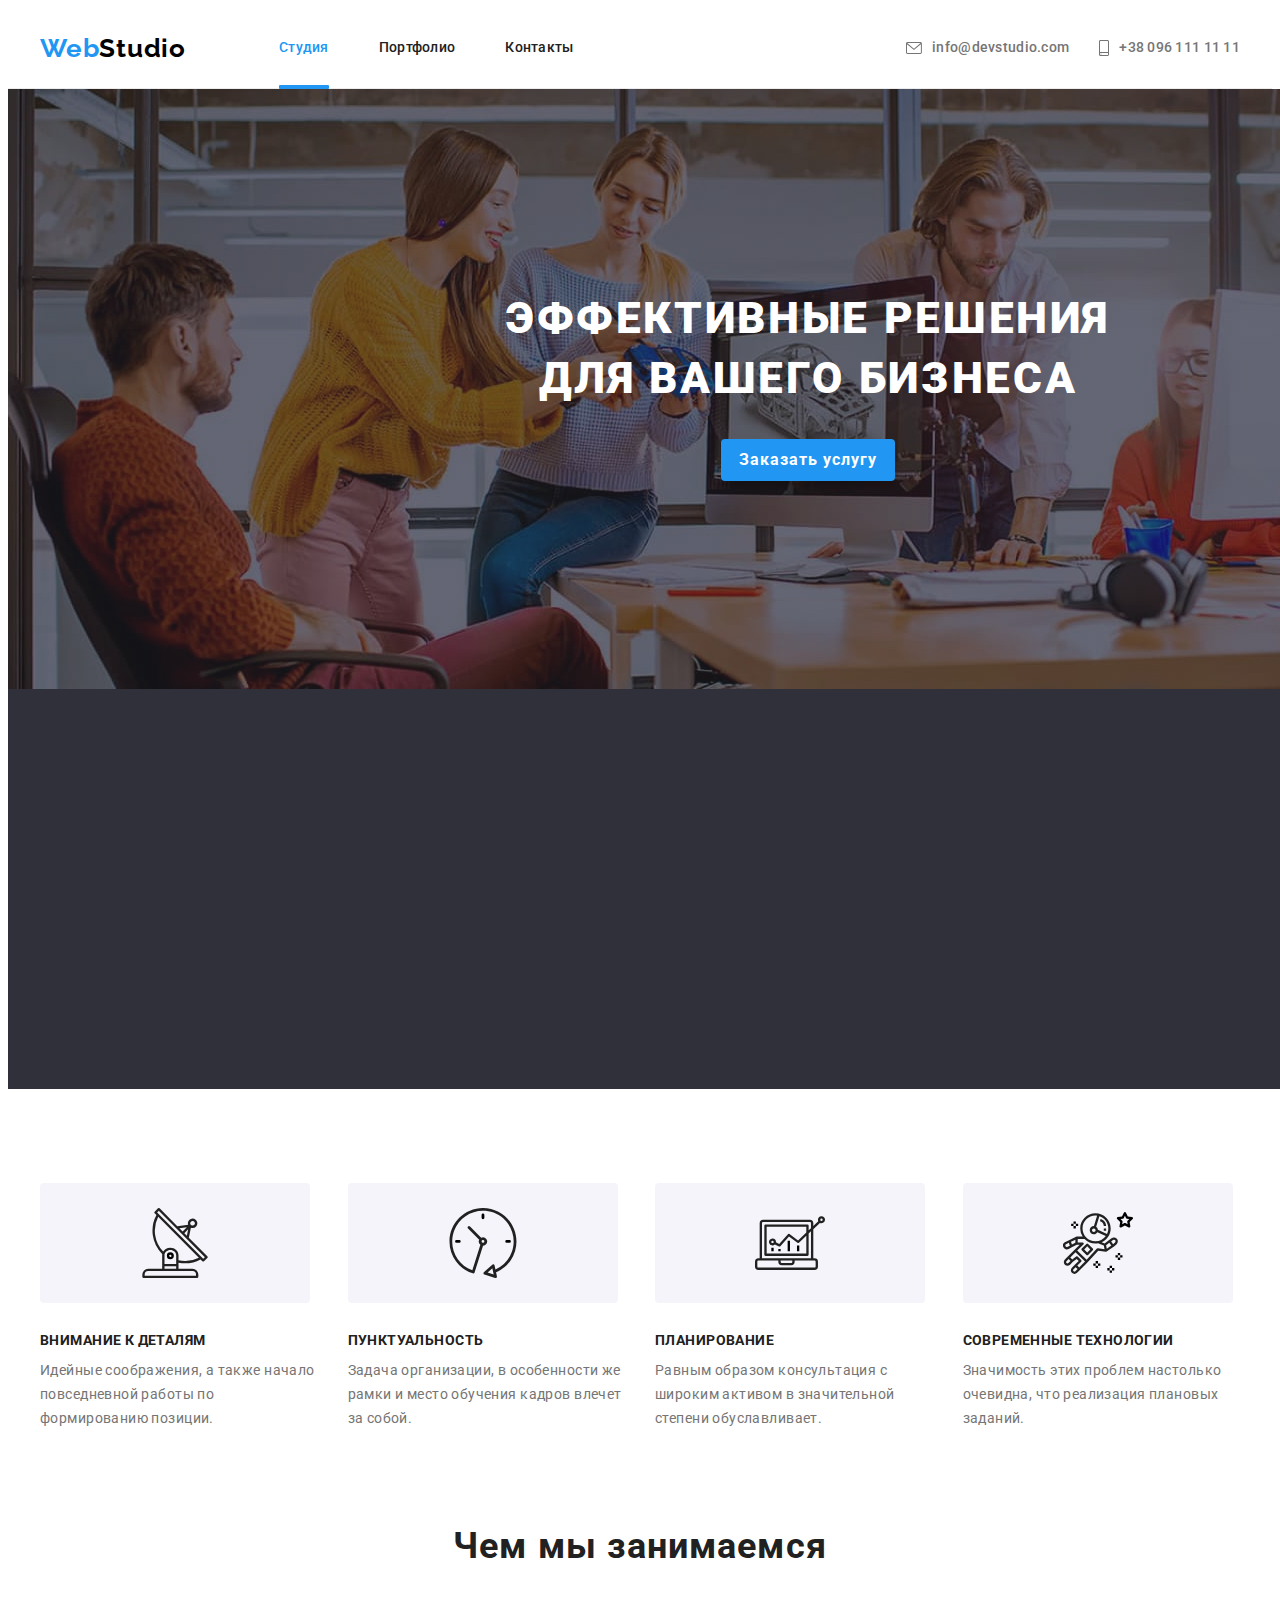
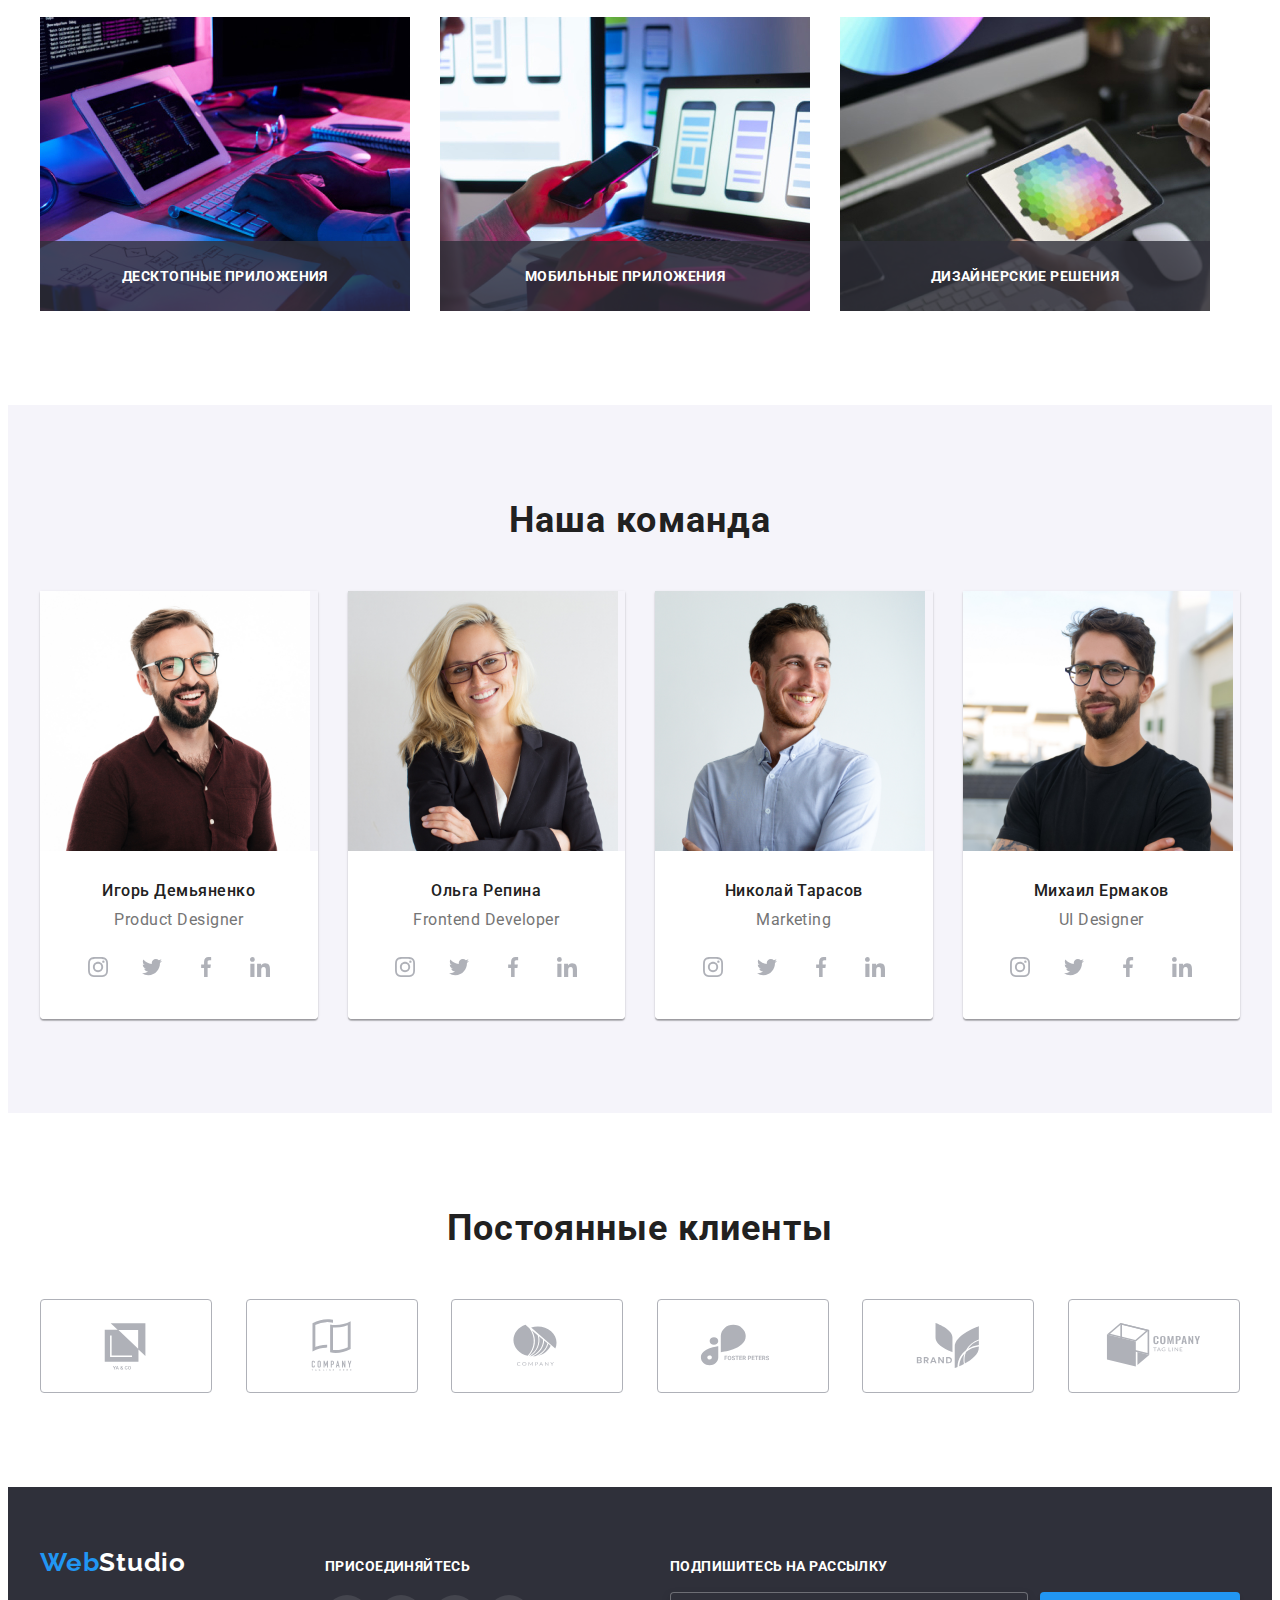
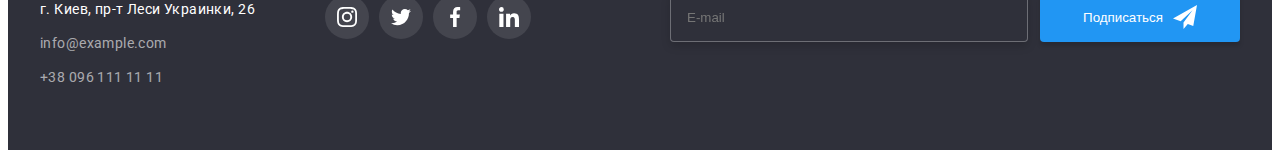
==== index.html @ dff4d3f0 "+" ====
<!DOCTYPE html>
<html lang="ru">

<head>
    <meta charset="UTF-8">
    <meta http-equiv="X-UA-Compatible" content="IE=edge">
    <meta name="viewport" content="width=device-width, initial-scale=1.0">
    <title>Webstudio</title>
    <link
        href="https://fonts.googleapis.com/css2?family=Raleway:wght@700&family=Roboto:wght@400;500;700;900&display=swap"
        rel="stylesheet">
    <link rel="stylesheet" href="https://cdnjs.cloudflare.com/ajax/libs/modern-normalize/1.1.0/modern-normalize.min.css"
        integrity="sha512-wpPYUAdjBVSE4KJnH1VR1HeZfpl1ub8YT/NKx4PuQ5NmX2tKuGu6U/JRp5y+Y8XG2tV+wKQpNHVUX03MfMFn9Q=="
        crossorigin="anonymous" referrerpolicy="no-referrer" />
    <link rel="stylesheet" href="./css/main.min.css">
</head>

<body>
    <!-- ========= Header ========= -->
    <header class="header">
        <div class="header-container container">
            <a class="logo  link" href="./index.html"><span class="logo-site">Web</span>Studio</a>
            <nav class="navigation">
                <ul class="nav-list list">
                    <li class="nav-list-item"> <a class="nav-list-link link current" href="./index.html">Студия</a>
                    </li>
                    <li class="nav-list-item"> <a class="nav-list-link link" href="./portfolio.html">Портфолио</a></li>
                    <li class="nav-list-item"> <a class="nav-list-link link" href="">Контакты</a></li>
                </ul>
            </nav>
            <ul class="main-conacts list">
                <li class="contact-mail">

                    <a class="contact-link link" href="mailto:info@devstudio.com">
                        <svg class="header-icon" width="16" height="12">

                            <use class="icon" href="./icons/sprite.svg#email"></use>
                        </svg>
                        info@devstudio.com</a>
                </li>
                <li class="contact-number">


                    <a class="contact-link link" href="tel:+380961111111">
                        <svg class="header-icon" width="10" height="16">

                            <use href="./icons/sprite.svg#phone"></use>
                        </svg>+38 096 111 11 11</a>
                </li>

            </ul>
        </div>
    </header>
    <main>

        <!-- ========= Hero ========= -->

        <section class="hero hero-bg">
            <div class="container hero-container" >
                <h1 class="hero-title">Эффективные решения <br>для вашего бизнеса</h1>
                <button class="hero-btn" type="button" data-modal-open>Заказать услугу</button>
            </div>
            <div class="backdrop is-hidden" data-modal>
                <div class="modal">
                    <svg class="close" width="30" height="30" data-modal-close>
                        <use href="./icons/sprite.svg#close"></use>
                    </svg>


        <!-- ========= FORM ========= -->



                    <form class="form-section">

                        <p class="form-title">Оставьте свои данные, мы вам перезвоним</p>
                <div class="form-wrapper">
                        <label class="form-label">
                            Имя
                            
                            <span class="contact-form-input">
                                <input name="user_name" type="text" class="form-window" required>
                                <svg class="form-user-icon" width="18" height="18">
                                    <use href="./icons/sprite.svg#user-person" ></use>
                                </svg>
                            </span>
                        </label>
                </div>

                        <label class="form-label">
                            Телефон
                            <span class="contact-form-input">
                                <input name="user_phone" type="tel" class="form-window" required>
                                <svg class="form-user-icon" width="18" height="18">
                                    <use href="./icons/sprite.svg#user-phone" ></use>
                                </svg>
                            </span>
                        </label>


                        <label class="form-label">
                            Почта
                            <span class="contact-form-input">
                                <input name="user_mail" type="mail" class="form-window" required>
                                <svg class="form-user-icon" width="18" height="18">
                                    <use href="./icons/sprite.svg#user-mail" ></use>
                                </svg>
                            </span>
                        </label>


                        <label class="form-label">
                           Комментарий
                            <textarea name="user-massage" class="form-massage" placeholder="Введите текст"></textarea>
                        </label>

                        <div class="contact-form-box">
                            
                        
                            <input class="icon-check visually-hidden" name="accept-policy" type="checkbox" id="check" required>
                        <label for="check" class="policy-label" > Соглашаюсь с рассылкой и принимаю&nbsp;<a href="" class="check-link">Условия договора</a></label>
                    
                    </div>
                        
                        <button type="submit" class="form-btn">Отправить</button>

                    </form>



                </div>
            </div>
        </section>


        <!-- ========= Qualities ========= -->


        <section class="section qualities ">
            <div class="container">


                <ul class="caption-list list">


                    <h2 class="visually-hidden">Наши Обезательности</h2>
                    <li class="caption-list-item">
                        <div class="icon-section">
                            <svg class="under-icon" width="70" height="70">
                                <use href="./icons/sprite.svg#antenna"></use>
                            </svg>
                        </div>
                        <h3 class="caption-subtitle">Внимание к деталям</h3>
                        <p class="caption-text">Идейные соображения, а также начало повседневной работы по формированию
                            позиции.</p>
                    </li>

                    <li class="caption-list-item">
                        <div class="icon-section"><svg class="under-icon" width="70" height="70">
                                <use href="./icons/sprite.svg#clock"></use>
                            </svg>
                        </div>

                        <h3 class="caption-subtitle">Пунктуальность</h3>
                        <p class="caption-text">Задача организации, в особенности же рамки и место обучения кадров
                            влечет за собой.</p>
                    </li>

                    <li class="caption-list-item">
                        <div class="icon-section"><svg class="under-icon" width="70" height="70">
                                <use href="./icons/sprite.svg#diagram"></use>
                            </svg>
                        </div>

                        <h3 class="caption-subtitle">Планирование</h3>
                        <p class="caption-text">Равным образом консультация с широким активом в значительной степени
                            обуславливает.</p>
                    </li>

                    <li class="caption-list-item">
                        <div class="icon-section"><svg class="under-icon" width="70" height="70">
                                <use href="./icons/sprite.svg#astronaut"></use>
                            </svg>
                        </div>
                        <h3 class="caption-subtitle">Современные технологии</h3>
                        <p class="caption-text">Значимость этих проблем настолько очевидна, что реализация плановых
                            заданий.</p>
                    </li>

                </ul>
            </div>

        </section>

        <!-- ========= Obligation ========= -->

        <section class="obligation-section section">

            <div class="container">
                <h2 class="obligation">Чем мы занимаемся</h2>

                <ul class="obligation-list list">
                    <li class="obligation-list-item">
                        <img src="./img/studio-1.jpg" class="obligation-photo" alt="печатает код" width="370">
                        <h2 class="main-overlay-text overlay-bg">
                            Десктопные приложения
                        </h2>
                    </li>
                        <li class="obligation-list-item">
                             <img src="./img/studio-2.jpg" class="obligation-photo" alt="печатает код" width="370">
                            
                            <h2 class="main-overlay-text overlay-bg">
                                Мобильные приложения
                            </h2>
                        </li>
                        <li class="obligation-list-item">
                            <img src="./img/studio-3.jpg" class="obligation-photo" alt="печатает код" width="370">
                            
                            <h2 class="main-overlay-text overlay-bg">
                                Дизайнерские решения
                            </h2>
                        </li>
                         
                </ul>
            </div>
        </section>

        <!-- ========= Our Team ========= -->

        <section class="section team-section">
            <div class="container">
                <h2 class="subtitle ">Наша команда</h2>
                <ul class="subtitle-list list">
                    <li class="subtitle-list-item"><img src="./img/crew-1.jpg" alt="дизайнер" class="subtitle-photo"
                            width="270">
                        <div class="container-title">
                            <h3 class="subtitle-text">Игорь Демьяненко</h3>

                            <p class="subtitle-test-desk" lang="en">Product Designer</p>
                            <ul class="team-list list">
                                <li class="team-list-item">
                                    <a class="icon-link" href="_">
                                        <svg class="social-icon" width="20" height="20">
                                            <use href="./icons/sprite.svg#instagram"></use>
                                        </svg>
                                    </a>
                                </li>

                                <li class="team-list-item">
                                    <a class="icon-link" href="_">
                                        <svg class="social-icon" width="20" height="20">
                                            <use href="./icons/sprite.svg#twitter"></use>
                                        </svg>
                                    </a>
                                </li>
                                <li class="team-list-item">
                                    <a class="icon-link" href="_">
                                        <svg class="social-icon" width="20" height="20">
                                            <use href="./icons/sprite.svg#facebook"></use>
                                        </svg>
                                    </a>
                                </li>
                                <li class="team-list-item">
                                    <a class="icon-link" href="_">
                                        <svg class="social-icon" width="20" height="20">
                                            <use href="./icons/sprite.svg#linkedin"></use>
                                        </svg>
                                    </a>
                                </li>
                            </ul>
                        </div>
                    </li>

                    <li class="subtitle-list-item"><img src="./img/crew-2.jpg" alt="фронтенд" class="subtitle-photo"
                            width="270">
                        <div class="container-title">
                            <h3 class="subtitle-text">Ольга Репина</h3>
                            <p class="subtitle-test-desk" lang="en">Frontend Developer</p>
                            <ul class="team-list list">
                                <li class="team-list-item">
                                    <a class="icon-link" href="_">
                                        <svg class="social-icon" width="20" height="20">
                                            <use href="./icons/sprite.svg#instagram"></use>
                                        </svg>
                                    </a>
                                </li>

                                <li class="team-list-item">
                                    <a class="icon-link" href="_">
                                        <svg class="social-icon" width="20" height="20">
                                            <use href="./icons/sprite.svg#twitter"></use>
                                        </svg>
                                    </a>
                                </li>
                                <li class="team-list-item">
                                    <a class="icon-link" href="_">
                                        <svg class="social-icon" width="20" height="20">
                                            <use href="./icons/sprite.svg#facebook"></use>
                                        </svg>
                                    </a>
                                </li>
                                <li class="team-list-item">
                                    <a class="icon-link" href="_">
                                        <svg class="social-icon" width="20" height="20">
                                            <use href="./icons/sprite.svg#linkedin"></use>
                                        </svg>
                                    </a>
                                </li>
                            </ul>
                        </div>
                    </li>
                    <li class="subtitle-list-item"><img src="./img/crew-3.jpg" alt="маркетинг" class="subtitle-photo"
                            width="270">
                        <div class="container-title">
                            <h3 class="subtitle-text">Николай Тарасов</h3>
                            <p class="subtitle-test-desk" lang="en">Marketing</p>
                            <ul class="team-list list">
                                <li class="team-list-item">
                                    <a class="icon-link" href="_">
                                        <svg class="social-icon" width="20" height="20">
                                            <use href="./icons/sprite.svg#instagram"></use>
                                        </svg>
                                    </a>
                                </li>

                                <li class="team-list-item">
                                    <a class="icon-link" href="_">
                                        <svg class="social-icon" width="20" height="20">
                                            <use href="./icons/sprite.svg#twitter"></use>
                                        </svg>
                                    </a>
                                </li>
                                <li class="team-list-item">
                                    <a class="icon-link" href="_">
                                        <svg class="social-icon" width="20" height="20">
                                            <use href="./icons/sprite.svg#facebook"></use>
                                        </svg>
                                    </a>
                                </li>
                                <li class="team-list-item">
                                    <a class="icon-link" href="_">
                                        <svg class="social-icon" width="20" height="20">
                                            <use href="./icons/sprite.svg#linkedin"></use>
                                        </svg>
                                    </a>
                                </li>
                            </ul>
                            <div>
                    </li>
                    </li>
                    <li class="subtitle-list-item"><img src="./img/crew-4.jpg" alt="дизайнер интерфейса"
                            class="subtitle-photo" width="270">
                        <div class="container-title">
                            <h3 class="subtitle-text">Михаил Ермаков</h3>
                            <p class="subtitle-test-desk" lang="en">UI Designer</p>
                            <ul class="team-list list">
                                <li class="team-list-item">
                                    <a class="icon-link" href="_">
                                        <svg class="social-icon" width="20" height="20">
                                            <use href="./icons/sprite.svg#instagram"></use>
                                        </svg>
                                    </a>
                                </li>

                                <li class="team-list-item">
                                    <a class="icon-link" href="_">
                                        <svg class="social-icon" width="20" height="20">
                                            <use href="./icons/sprite.svg#twitter"></use>
                                        </svg>
                                    </a>
                                </li>
                                <li class="team-list-item">
                                    <a class="icon-link" href="_">
                                        <svg class="social-icon" width="20" height="20">
                                            <use href="./icons/sprite.svg#facebook"></use>
                                        </svg>
                                    </a>
                                </li>
                                <li class="team-list-item">
                                    <a class="icon-link" href="_">
                                        <svg class="social-icon" width="20" height="20">
                                            <use href="./icons/sprite.svg#linkedin"></use>
                                        </svg>
                                    </a>
                                </li>
                            </ul>
                        </div>
                    </li>
                </ul>
            </div>
        </section>
        <!-- ========= Clients ========= -->
        <section class="section">
            <div class="container">
                <h2 class="clients-title">Постоянные клиенты</h2>
                <ul class="list-clients list">
                    <li class="clients-list-item">
                        <a class="clients-link" href="">
                            <svg class="clients-logo" width="106" height="60">
                                <use href="./icons/sprite.svg#logo-1"></use>
                            </svg>
                        </a>
                    </li>
                    <li class="clients-list-item">
                        <a class="clients-link" href="">
                            <svg class="clients-logo" width="106" height="60">
                                <use href="./icons/sprite.svg#logo-2"></use>
                            </svg>
                        </a>
                    </li>
                    <li class="clients-list-item">
                        <a class="clients-link" href="">
                            <svg class="clients-logo" width="106" height="60">
                                <use href="./icons/sprite.svg#logo-3"></use>
                            </svg>
                        </a>
                    </li>
                    <li class="clients-list-item">
                        <a class="clients-link" href="">
                            <svg class="clients-logo" width="106" height="60">
                                <use href="./icons/sprite.svg#logo-4"></use>
                            </svg>
                        </a>
                    </li>
                    <li class="clients-list-item">
                        <a class="clients-link" href="">
                            <svg class="clients-logo" width="106" height="60">
                                <use href="./icons/sprite.svg#logo-5"></use>
                            </svg>
                        </a>
                    </li>
                    <li class="clients-list-item">
                        <a class="clients-link" href="">
                            <svg class="clients-logo" width="106" height="60">
                                <use href="./icons/sprite.svg#logo-6"></use>
                            </svg>
                        </a>
                    </li>
                </ul>
            </div>
        </section>



        <!-- ========= Footer ========= -->

    </main>
    <footer class="footer">
        <section class="section-footer">
            <div class="container footer-container">
                <div class=" footer-section">
                    <a class="footer-logo link" href="./index.html"><span class="logo-site-footer">Web</span>Studio</a>
                    <address class="footer-addresses">
                        <ul class="footer-list list">
                            <li class="footer-list-item">
                                <a class="footer-list-address link"
                                    href="https://goo.gl/maps/dBc9ygSWZL8AYV39A">г. Киев, пр-т Леси Украинки, 26</a>
                            </li>
                            <li class="footer-list-item">
                                <a class="footer-list-link link"
                                    href="mailto:info@example.com">info@example.com</a></li>
                            <li class="footer-list-item">
                                <a class="footer-list-link link" href="tel:+380991111111">+38
                                    096 111 11 11</a></li>
                        </ul>

                    </address>
                </div>
                <div class="second-container ">
                    <h3 class="second-title">Присоединяйтесь</h3>
                    <ul class="second-list list">
                        <li class="second-list-item">
                            <a href="" class="list-item-link">
                                <svg class="second-list-icon" width="20" height="20">
                                    <use href="./icons/sprite.svg#instagram"></use>
                                </svg>
                            </a>
                        </li>
                        <li class="second-list-item">
                            <a href="" class="list-item-link">
                                <svg class="second-list-icon" width="20" height="20">
                                    <use href="./icons/sprite.svg#twitter"></use>
                                </svg>
                            </a>
                        </li>
                        <li class="second-list-item">
                            <a href="" class="list-item-link">
                                <svg class="second-list-icon" width="20" height="20">
                                    <use href="./icons/sprite.svg#facebook"></use>
                                </svg>
                            </a>
                        </li>
                        <li class="second-list-item">
                            <a href="" class="list-item-link">
                                <svg class="second-list-icon" width="20" height="20">
                                    <use href="./icons/sprite.svg#linkedin"></use>
                                </svg>
                            </a>
                        </li>
                    </ul>
                </div>
                <div class="footer-form-container">
                <form class="footer-form">
                
                
                    <p class="footer-form-text">Подпишитесь на рассылку</p>
                
                
                <div class="btn-section">
                            <input name="user_mail" type="mail" class="footer-input" required placeholder="E-mail">
                    
                        <button type="submit" class="footer-btn">Подписаться</button>
                        </div>
                    </form>
                    </div>
                    
                </div>





            





            </section>
        </footer>
                <script>
                    (() => {
                        const refs = {
                            openModalBtn: document.querySelector("[data-modal-open]"),
                            closeModalBtn: document.querySelector("[data-modal-close]"),
                            modal: document.querySelector("[data-modal]"),
                        };

                        refs.openModalBtn.addEventListener("click", toggleModal);
                        refs.closeModalBtn.addEventListener("click", toggleModal);

                        function toggleModal() {
                            refs.modal.classList.toggle("is-hidden");
                        }
                    })();
                </script>
    
    </body>

</html>
---- css/main.min.css ----
:root{--primary-font-family: "Roboto", sans-serif;--secondary-font-family: "Raleway", sans-serif;--primary-text-color-dark: #212121;--primary-text-color-light: #757575;--secondary-text-color-light: #ffffff;--third-text-color-light: #f5f4fa;--accent-color: #2196f3}body{font-family:"Roboto", sans-serif}h1,h2,h3,h4,h5,h6,p{margin-top:0;margin-bottom:0}ul,ol{padding-left:0;margin-top:0;margin-bottom:0}img{display:block}.list{list-style:none}.link{text-decoration:none}.section{padding-top:94px;padding-bottom:94px}.container{width:1200px;padding-left:15px;padding-right:15px;margin-left:auto;margin-right:auto}.visually-hidden{position:absolute;width:1px;height:1px;margin:-1px;border:0;padding:0;white-space:nowrap;clip-path:inset(100%);clip:rect(0 0 0 0);overflow:hidden}.logo{font-family:var(--secondary-font-family);font-weight:700;font-size:26px;line-height:1.19;letter-spacing:0.03em;color:#000000}.logo-site{font-family:var(--secondary-font-family);font-weight:700;font-size:26px;line-height:1.19;letter-spacing:0.03em;color:var(--accent-color)}.header{border-bottom:1px solid #ececec}.header-container{background-color:var(--secondary-text-color-light);display:flex;justify-content:center;align-items:center}.navigation{display:flex;flex-direction:row;margin-left:93px}.nav-list{display:flex;flex-direction:row}.header-icon{margin-right:10px}.nav-list-item{position:relative}.nav-list-item:not(:last-child){margin-right:50px}.nav-list-link{display:block;padding:32px 0}.nav-list-link{font-weight:500;font-size:14px;line-height:1.14;letter-spacing:0.02em;color:#212121;transition:color 250ms cubic-bezier(0.4, 0, 0.2, 1)}.nav-list-link:hover,.nav-list-link:focus{color:var(--accent-color)}.current{color:var(--accent-color);position:relative}.current::after{content:"";display:block;position:absolute;bottom:-1px;width:100%;height:4px;background:#2196f3;border-radius:1px}.main-conacts{display:flex;margin-left:auto}.contact-link{display:flex;align-items:center;margin-left:30px;font-weight:500;font-size:14px;line-height:1.14;letter-spacing:0.02em;color:var(--primary-text-color-light);fill:#757575;transition:color 250ms cubic-bezier(0.4, 0, 0.2, 1),fill 250ms cubic-bezier(0.4, 0, 0.2, 1)}.contact-link:hover,.contact-link:focus{color:var(--accent-color);fill:var(--accent-color)}.hero{background-color:#2f303a;padding-top:200px;padding-bottom:200px}.hero-bg{margin-right:auto;margin-left:auto;background-repeat:no-repeat;background-size:1600px;width:1600px;min-height:600px;background-image:linear-gradient(rgba(47,48,58,0.4), rgba(47,48,58,0.4)),url(../img/team.jpg)}.hero-container{display:flex;flex-direction:column;justify-content:center;align-items:center;max-width:1200px;max-height:600px;margin-left:auto;margin-right:auto}.hero-title{margin-bottom:30px;font-weight:900;font-size:44px;line-height:1.36;text-align:center;letter-spacing:0.06em;text-transform:uppercase;color:var(--secondary-text-color-light)}.hero-btn{min-height:40px;padding:6px 18px;font-family:inherit;font-weight:700;font-size:16px;line-height:1.88;letter-spacing:0.06em;background-color:var(--accent-color);box-shadow:0px 4px 4px rgba(0,0,0,0.15);border:none;border-radius:4px;cursor:pointer;color:var(--secondary-text-color-light);transition:background-color 250ms cubic-bezier(0.4, 0, 0.2, 1)}.hero-btn:hover,.hero-btn:focus{background-color:#188ce8;color:var(--secondary-text-color-light)}.close{position:absolute;right:8px;top:8px;padding:6px;border:1px solid rgba(0,0,0,0.1);box-sizing:border-box;border-radius:50%;cursor:pointer;transition:fill 250ms cubic-bezier(0.4, 0, 0.2, 1)}.close:hover,.close:focus{fill:var(--accent-color)}.modal{position:absolute;top:50%;left:50%;transform:translate(-50%, -50%);width:528px;height:581px;background-color:var(--secondary-text-color-light);box-shadow:0px 1px 3px rgba(0,0,0,0.12),0px 1px 1px rgba(0,0,0,0.14),0px 2px 1px rgba(0,0,0,0.2);border-radius:4px}.main-list{display:flex;flex-wrap:wrap}.overtitle{background:#ffffff;border:1px solid #eeeeee;box-sizing:border-box;padding:20px 24px}.form-section{padding:40px}.form-label{display:block;margin-top:10px;font-weight:400;font-size:12px;line-height:0.86;letter-spacing:0.01em;color:var(--primary-text-color-light)}.form-title{display:flex;justify-content:center;align-items:center;font-weight:700;font-size:20px;line-height:0.87;letter-spacing:0.03em;color:var(--primary-text-color-dark)}.form-window{width:100%;height:40px;margin-top:4px;outline:none;border:1px solid rgba(33,33,33,0.2);box-sizing:border-box;border-radius:4px;padding-left:42px;transition:border 250ms cubic-bezier(0.4, 0, 0.2, 1);cursor:pointer}.form-window:focus{border:1px solid var(--accent-color)}.form-user-icon{transition:fill 250ms cubic-bezier(0.4, 0, 0.2, 1)}.form-window:focus+.form-user-icon{fill:var(--accent-color);cursor:text}.contact-form-input{display:block;position:relative;cursor:pointer}.form-user-icon{position:absolute;left:12px;top:50%;transform:translateY(-50%)}.form-btn{display:flex;justify-content:center;align-items:center;margin-right:auto;margin-left:auto;margin-top:30px;cursor:pointer;width:200px;height:50px;left:700px;top:712px;color:var(--secondary-text-color-light);background-color:var(--accent-color);box-shadow:0px 4px 4px rgba(0,0,0,0.15);border-radius:4px;border:none;transition:background-color 250ms cubic-bezier(0.4, 0, 0.2, 1)}.form-btn:hover,.form-btn:focus{background-color:#188CE8}.form-wrapper{margin-top:12px}.form-massage{display:block;width:100%;margin-top:4px;padding:12px 16px;height:120px;resize:none;outline:none;cursor:pointer;border:1px solid rgba(33,33,33,0.2);border-radius:4px;transition:border 250ms cubic-bezier(0.4, 0, 0.2, 1)}.form-massage:focus{border:1px solid var(--accent-color)}.policy-label{display:flex;justify-content:center;align-items:center;font-weight:400;font-size:14px;line-height:1.71;letter-spacing:0.03em;color:var(--primary-text-color-light)}.policy-label::before{content:'';display:inline-block;width:18px;height:18px;border:2px solid var(--primary-text-color-dark);margin-right:10px;border-radius:2px}.icon-check:checked+.policy-label::before{background-color:var(--accent-color);background-image:url(../icons/icon-check.svg);border:none;background-size:contain;background-repeat:no-repeat;background-origin:border-box;width:18px;height:18px;transition:background-image 250ms cubic-bezier(0.4, 0, 0.2, 1)}.contact-form-box{margin-top:20px}.footer-form-text{margin-bottom:20px;font-weight:700;font-size:14px;line-height:0.88;letter-spacing:0.03em;text-transform:uppercase;cursor:default;color:var(--secondary-text-color-light)}.footer-input{padding:15px 16px;width:358px;height:50px;cursor:pointer;outline:none;background-color:#2f303A;border:1px solid rgba(255,255,255,0.3);box-sizing:border-box;filter:drop-shadow(0px 4px 4px rgba(0,0,0,0.15));border-radius:4px;color:var(--secondary-text-color-light)}.footer-form-container{display:flex;margin-left:auto}.footer-btn{display:flex;justify-content:center;align-items:center;margin-left:12px;width:200px;height:50px;cursor:pointer;color:var(--secondary-text-color-light);background:var(--accent-color);border:none;box-shadow:0px 4px 4px rgba(0,0,0,0.15);border-radius:4px}.footer-btn::after{content:'';display:block;margin-left:10px;width:24px;height:24px;background-image:url(../icons/icon-send.svg);background-repeat:no-repeat;background-size:contain}.btn-section{display:flex}.check-link{font-weight:400;font-size:14px;line-height:1.71;letter-spacing:0.03em;text-decoration-line:underline;color:var(--accent-color)}.backdrop{position:fixed;top:0;left:0;width:100%;height:100%;z-index:2;background-color:rgba(0,0,0,0.2)}.backdrop.is-hidden{pointer-events:none;opacity:0;transition:opacity 250ms cubic-bezier(0.4, 0, 0.2, 1)}.backdrop{opacity:1;transition:opacity 250ms cubic-bezier(0.4, 0, 0.2, 1)}.caption{display:flex;justify-content:center}.caption-list{display:flex;flex-direction:row;margin-top:-30px;margin-left:-30px}.caption-list-item{flex-basis:calc((100% - 120px) / 4);margin-top:30px;margin-left:30px}.caption-subtitle{margin-bottom:10px;font-weight:700;font-size:14px;line-height:1.14;letter-spacing:0.03em;text-transform:uppercase;color:var(--primary-text-color-dark)}.caption-text{font-weight:400;font-size:14px;line-height:1.71;letter-spacing:0.03em;color:var(--primary-text-color-light)}.obligation{margin-bottom:50px;font-weight:700;font-size:36px;line-height:1.17;text-align:center;letter-spacing:0.03em;color:var(--primary-text-color-dark)}.obligation-section{padding-top:0}.obligation-list{display:flex}.obligation-list-item:not(:first-child){margin-left:30px}.obligation-list-item{position:relative}.overlay-bg{position:absolute;bottom:0;width:100%;height:70px;background-color:rgba(47,48,58,0.8)}.main-overlay-text{display:flex;justify-content:center;align-items:center;font-weight:700;font-size:14px;line-height:0.88;letter-spacing:0.03em;text-transform:uppercase;color:var(--secondary-text-color-light)}.icon-section{display:flex;justify-content:center;align-items:center;width:270px;height:120px;background-color:#f5f4fa;border-radius:4px;margin-bottom:30px}.caption{display:flex;justify-content:center}.caption-list{display:flex;flex-direction:row;margin-top:-30px;margin-left:-30px}.caption-list-item{flex-basis:calc((100% - 120px) / 4);margin-top:30px;margin-left:30px}.caption-subtitle{margin-bottom:10px;font-weight:700;font-size:14px;line-height:1.14;letter-spacing:0.03em;text-transform:uppercase;color:var(--primary-text-color-dark)}.caption-text{font-weight:400;font-size:14px;line-height:1.71;letter-spacing:0.03em;color:var(--primary-text-color-light)}.team-section{background-color:#f5f4fa}.subtitle-list-item{box-shadow:0px 1px 3px rgba(0,0,0,0.12),0px 1px 1px rgba(0,0,0,0.14),0px 2px 1px rgba(0,0,0,0.2);border-radius:0px 0px 4px 4px}.subtitle-list{display:flex;flex-direction:row;margin-top:-30px;margin-left:-30px}.subtitle-list-item{flex-basis:calc((100% - 120px) / 4);margin-top:30px;margin-left:30px}.subtitle{margin-bottom:50px;font-weight:700;font-size:36px;line-height:1.17;text-align:center;letter-spacing:0.03em;color:var(--primary-text-color-dark)}.container-title{padding:30px 0;background-color:#fff;border-radius:0px 0px 4px 4px}.subtitle-text{margin-bottom:10px;font-weight:500;font-size:16px;line-height:1.19;text-align:center;letter-spacing:0.03em;color:var(--primary-text-color-dark)}.subtitle-test-desk{margin-bottom:16px;font-weight:400;font-size:16px;line-height:1.19;text-align:center;letter-spacing:0.03em;color:var(--primary-text-color-light)}.team-list{display:flex;justify-content:center}.team-list-item:not(:last-child){margin-right:10px}.icon-link{display:flex;justify-content:center;align-items:center;width:44px;height:44px;border-radius:50%;transition:background-color 250ms cubic-bezier(0.4, 0, 0.2, 1)}.social-icon{fill:#afb1b8;transition:fill 250ms cubic-bezier(0.4, 0, 0.2, 1)}.icon-link:hover,.icon-link:focus{background-color:#188ce8}.icon-link:hover .social-icon,.icon-link:focus .social-icon{fill:var(--secondary-text-color-light)}.list-clients{display:flex;justify-content:center;justify-content:space-between}.clients-title{margin-bottom:50px;font-weight:700;font-size:36px;line-height:1.17;text-align:center;letter-spacing:0.03em;color:var(--primary-text-color-dark)}.clients-link{display:flex;justify-content:center;align-items:center;width:170px;height:92px;border:1px solid #afb1b8;border-radius:4px;transition:border 250ms cubic-bezier(0.4, 0, 0.2, 1),fill 250ms cubic-bezier(0.4, 0, 0.2, 1)}.clients-logo{fill:#afb1b8;transition:fill 250ms cubic-bezier(0.4, 0, 0.2, 1)}.clients-link:hover,.clients-link:focus{border:1px solid #2196f3;box-sizing:border-box;border-radius:4px}.clients-link:hover .clients-logo,.clients-link:focus .clients-logo{fill:#2196f3}.section-footer{display:flex}.footer-container{display:flex;align-items:baseline}.footer{padding-top:60px;padding-bottom:60px;background-color:#2f303a}.footer-logo{display:inline-block;margin-bottom:20px;font-family:var(--secondary-font-family);font-weight:700;font-size:26px;line-height:1.19;letter-spacing:0.03em;color:var(--secondary-text-color-light)}.logo-site-footer{display:inline-block;font-family:var(--secondary-font-family);font-weight:700;font-size:26px;line-height:1.19;letter-spacing:0.03em;color:var(--accent-color)}.footer-list-item:not(:last-child){margin-bottom:10px}.footer-list-address{font-style:normal;font-weight:400;font-size:14px;line-height:1.71;letter-spacing:0.03em;color:var(--secondary-text-color-light);transition:color 250ms cubic-bezier(0.4, 0, 0.2, 1)}.footer-list-address:hover,.footer-list-address:focus{color:var(--accent-color)}.footer-list-link{font-style:normal;font-weight:400;font-size:14px;line-height:1.71;letter-spacing:0.03em;color:rgba(255,255,255,0.6);transition:color 250ms cubic-bezier(0.4, 0, 0.2, 1)}.footer-list-link:hover,.footer-list-link:focus{color:var(--accent-color)}.second-container{margin-left:70px}.second-title{margin-bottom:20px;font-weight:700;font-size:14px;line-height:1.14;letter-spacing:0.03em;text-transform:uppercase;color:#ffffff}.second-list{display:flex}.second-list-item:not(:first-child){margin-left:10px}.list-item-link{fill:var(--secondary-text-color-light);display:flex;justify-content:center;align-items:center;width:44px;height:44px;border-radius:50%;background:rgba(255,255,255,0.1);transition:background-color 250ms cubic-bezier(0.4, 0, 0.2, 1)}.list-item-link:hover,.list-item-link:focus{background:var(--accent-color)}.footer-form-text{margin-bottom:20px;font-weight:700;font-size:14px;line-height:0.88;letter-spacing:0.03em;text-transform:uppercase;cursor:default;color:var(--secondary-text-color-light)}.footer-input{padding:15px 16px;width:358px;height:50px;cursor:pointer;outline:none;background-color:#2f303A;border:1px solid rgba(255,255,255,0.3);box-sizing:border-box;filter:drop-shadow(0px 4px 4px rgba(0,0,0,0.15));border-radius:4px;color:var(--secondary-text-color-light)}.footer-form-container{display:flex;margin-left:auto}.footer-btn{display:flex;justify-content:center;align-items:center;margin-left:12px;width:200px;height:50px;cursor:pointer;color:var(--secondary-text-color-light);background:var(--accent-color);border:none;box-shadow:0px 4px 4px rgba(0,0,0,0.15);border-radius:4px}.footer-btn::after{content:'';display:block;margin-left:10px;width:24px;height:24px;background-image:url(../icons/icon-send.svg);background-repeat:no-repeat;background-size:contain}.btn-section{display:flex}.check-link{font-weight:400;font-size:14px;line-height:1.71;letter-spacing:0.03em;text-decoration-line:underline;color:var(--accent-color)}.main-section{background-color:var(--secondary-text-color-light)}.portfolio-list{display:flex;justify-content:center;margin-bottom:50px}.portfolio-list-item:not(:first-child){margin-left:8px}.title-portfolio{display:flex;justify-content:center}.portfolio-btn{min-height:40px;padding:6px 22px;border:0;border-radius:4px;font-family:inherit;font-weight:500;font-size:16px;line-height:1.63;text-align:center;letter-spacing:0.03em;color:var(--primary-text-color-dark);background-color:var(--third-text-color-light);cursor:pointer;transition:background-color 250ms cubic-bezier(0.4, 0, 0.2, 1),color 250ms cubic-bezier(0.4, 0, 0.2, 1),box-shadow 200ms cubic-bezier(0.4, 0, 0.2, 1)}.portfolio-btn:hover,.portfolio-btn:focus{color:var(--secondary-text-color-light);background-color:var(--accent-color);box-shadow:0px 3px 1px rgba(0,0,0,0.1),0px 1px 2px rgba(0,0,0,0.08),0px 2px 2px rgba(0,0,0,0.12)}.main-list-title{font-weight:700;font-size:18px;line-height:2;letter-spacing:0.06em;color:var(--primary-text-color-dark)}.main-list-subtitle{font-weight:400;font-size:16px;line-height:1.87;letter-spacing:0.03em;color:var(--primary-text-color-light)}.main-links{flex-basis:calc((100% - 60px) / 3);margin-right:30px;margin-bottom:30px;display:flex;flex-wrap:wrap;transition:box-shadow 200ms cubic-bezier(0.4, 0, 0.2, 1)}.main-links:nth-child(3n){margin-right:0}.main-links:nth-last-child(-n+3){margin-bottom:0}.main-links:hover,.main-links:focus{box-shadow:0px 1px 1px rgba(0,0,0,0.12),0px 4px 4px rgba(0,0,0,0.06),1px 4px 6px rgba(0,0,0,0.16)}.main-links,.view{transition:transform 250ms cubic-bezier(0.4, 0, 0.2, 1)}.main-links:hover .view,.main-links:focus .view{transform:translateY(0)}.point{position:relative;overflow:hidden}.view{position:absolute;top:0;width:100%;height:100%;overflow:hidden;transform:translateY(100%);background-color:rgba(33,150,243,0.9)}.view-text{display:block;position:absolute;font-weight:400;font-size:18px;line-height:1.56;padding:63px 24px;letter-spacing:0.03em;color:var(--secondary-text-color-light)}
/*# sourceMappingURL=main.min.css.map */
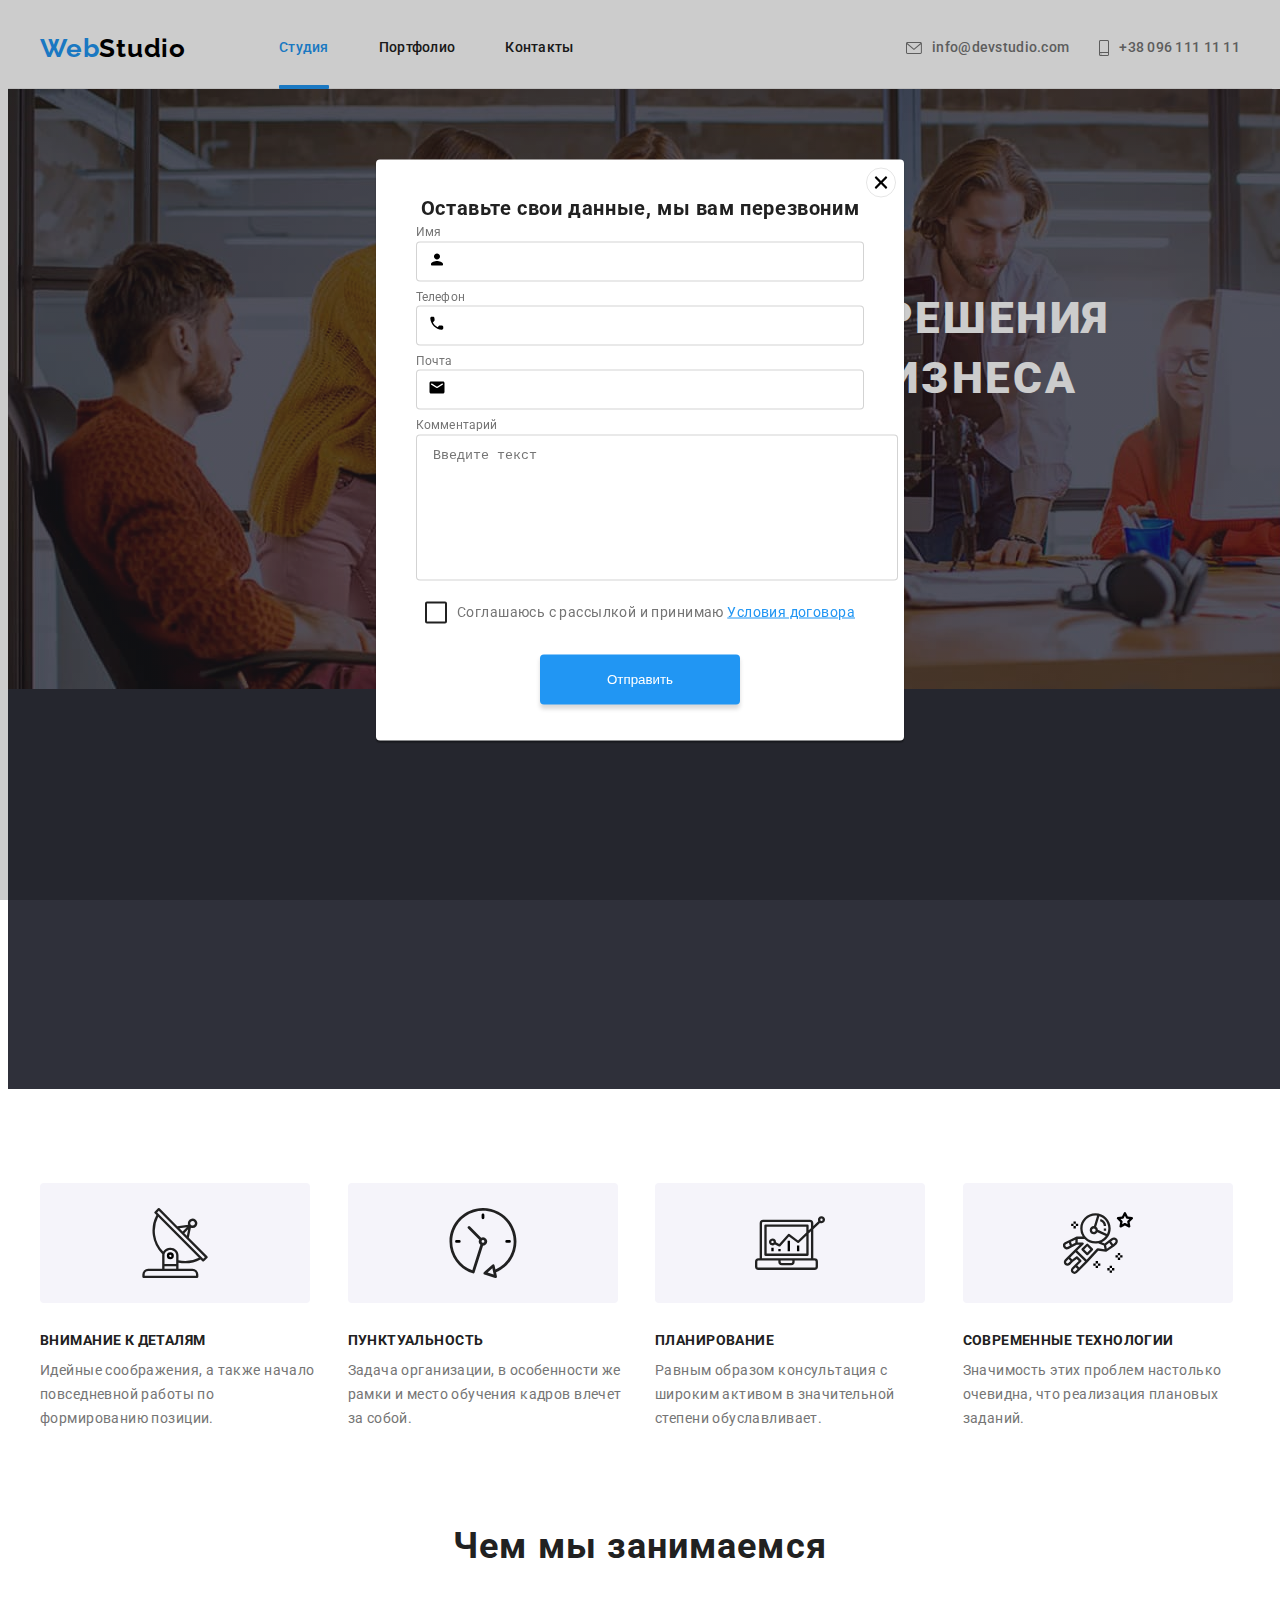
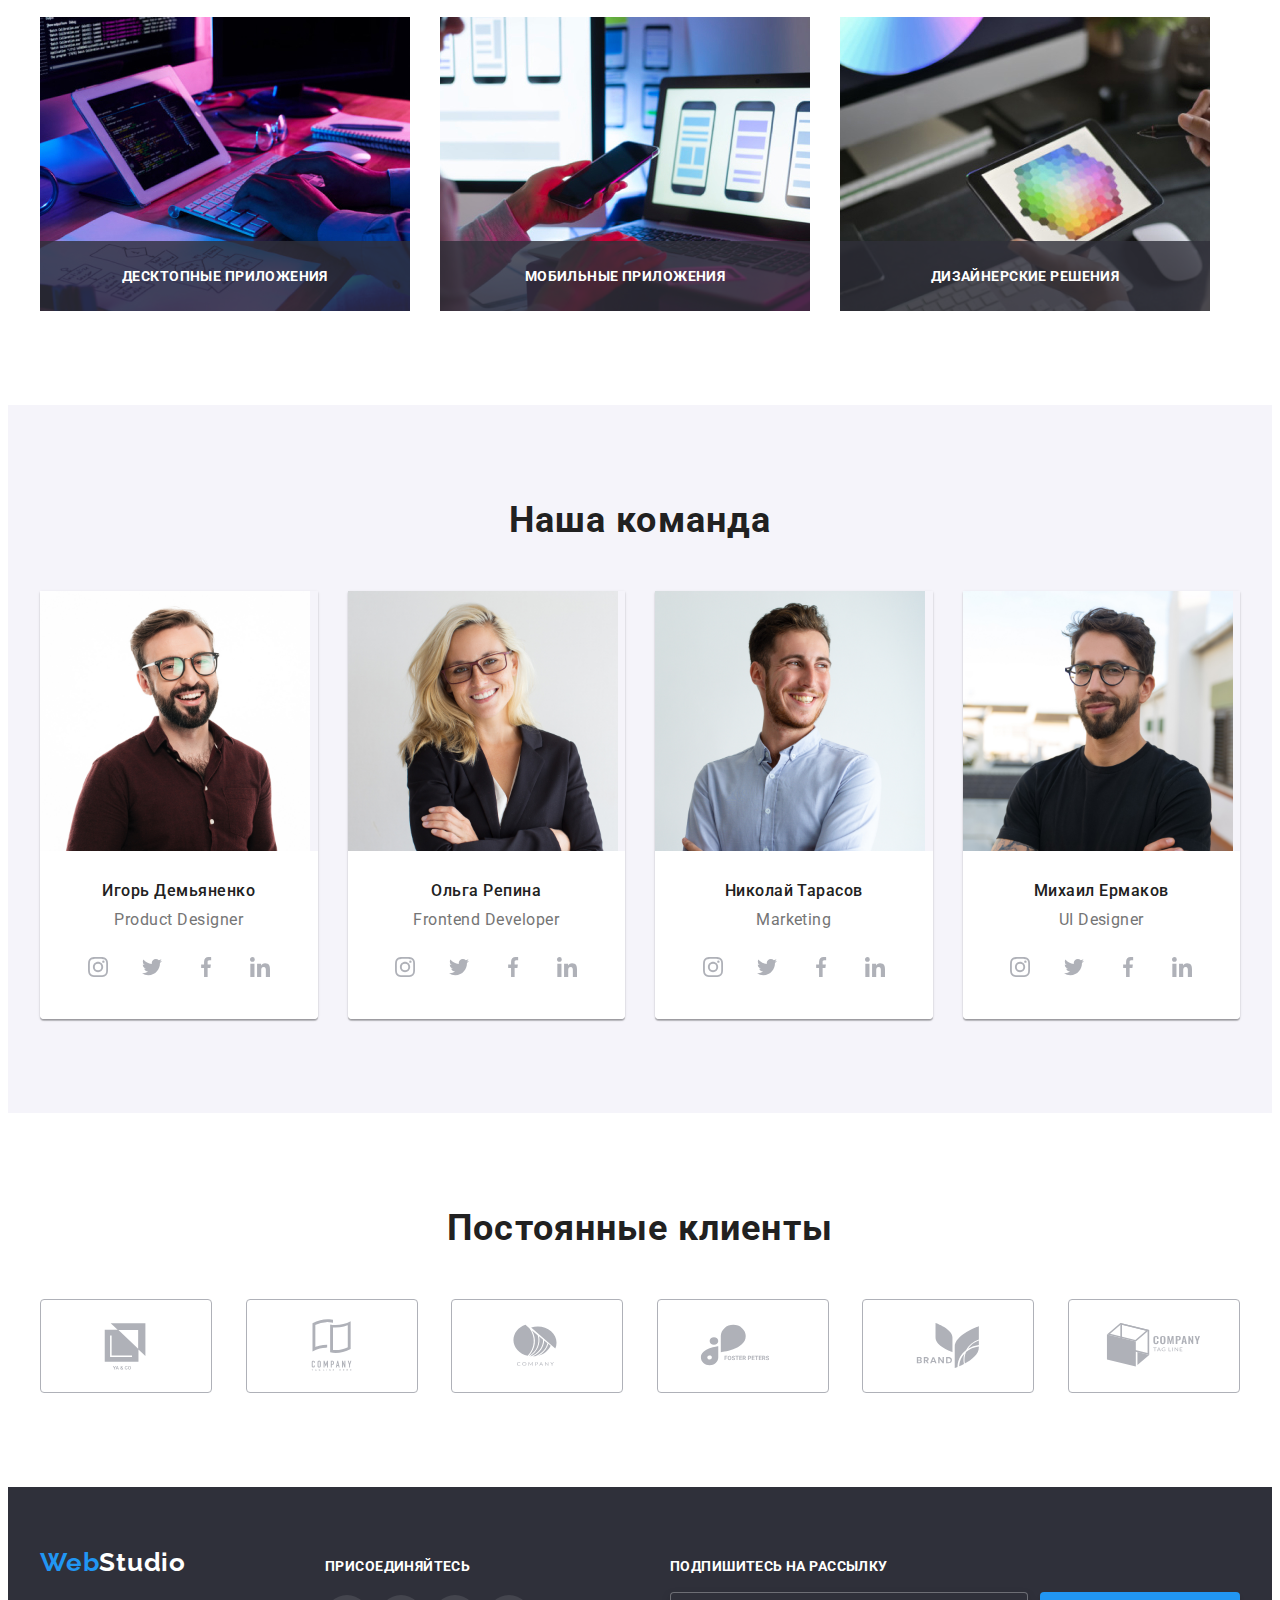
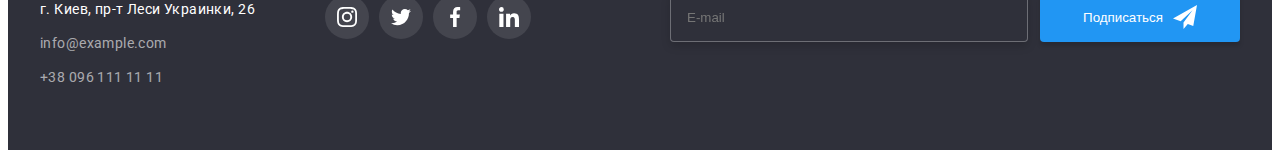
==== commit fe6c620d: "+" ====
--- a/index.html
+++ b/index.html
@@ -19,30 +19,30 @@
     <!-- ========= Header ========= -->
     <header class="header">
         <div class="header-container container">
-            <a class="logo  link" href="./index.html"><span class="logo-site">Web</span>Studio</a>
+            <a class="logo link" href="./index.html"><span class="logo-site">Web</span>Studio</a>
             <nav class="navigation">
                 <ul class="nav-list list">
-                    <li class="nav-list-item"> <a class="nav-list-link link current" href="./index.html">Студия</a>
-                    </li>
-                    <li class="nav-list-item"> <a class="nav-list-link link" href="./portfolio.html">Портфолио</a></li>
-                    <li class="nav-list-item"> <a class="nav-list-link link" href="">Контакты</a></li>
+                    <li class="nav-list__item"> <a class="nav-list__link link nav-list__link_current" href="./index.html">Студия</a>
+                    </li>
+                    <li class="nav-list__item"> <a class="nav-list__link link" href="./portfolio.html">Портфолио</a></li>
+                    <li class="nav-list__item"> <a class="nav-list__link link" href="">Контакты</a></li>
                 </ul>
             </nav>
-            <ul class="main-conacts list">
-                <li class="contact-mail">
-
-                    <a class="contact-link link" href="mailto:info@devstudio.com">
-                        <svg class="header-icon" width="16" height="12">
+            <ul class="header-container__list list">
+                <li class="header-container__item">
+
+                    <a class="header-container__link link" href="mailto:info@devstudio.com">
+                        <svg class="header-container__icon" width="16" height="12">
 
                             <use class="icon" href="./icons/sprite.svg#email"></use>
                         </svg>
                         info@devstudio.com</a>
                 </li>
-                <li class="contact-number">
-
-
-                    <a class="contact-link link" href="tel:+380961111111">
-                        <svg class="header-icon" width="10" height="16">
+                <li class="header-container__list">
+
+
+                    <a class="header-container__link link" href="tel:+380961111111">
+                        <svg class="header-container__icon" width="10" height="16">
 
                             <use href="./icons/sprite.svg#phone"></use>
                         </svg>+38 096 111 11 11</a>
@@ -57,10 +57,10 @@
 
         <section class="hero hero-bg">
             <div class="container hero-container" >
-                <h1 class="hero-title">Эффективные решения <br>для вашего бизнеса</h1>
-                <button class="hero-btn" type="button" data-modal-open>Заказать услугу</button>
+                <h1 class="hero-container__title">Эффективные решения <br>для вашего бизнеса</h1>
+                <button class="hero-container__btn" type="button" data-modal-open>Заказать услугу</button>
             </div>
-            <div class="backdrop is-hidden" data-modal>
+            <div class="backdrop " data-modal>
                 <div class="modal">
                     <svg class="close" width="30" height="30" data-modal-close>
                         <use href="./icons/sprite.svg#close"></use>
@@ -73,56 +73,56 @@
 
                     <form class="form-section">
 
-                        <p class="form-title">Оставьте свои данные, мы вам перезвоним</p>
-                <div class="form-wrapper">
-                        <label class="form-label">
+                        <p class="form-section__title">Оставьте свои данные, мы вам перезвоним</p>
+                
+                        <label class="form-section__label">
                             Имя
                             
-                            <span class="contact-form-input">
-                                <input name="user_name" type="text" class="form-window" required>
-                                <svg class="form-user-icon" width="18" height="18">
+                            <span class="form-section__wrapper">
+                                <input name="user_name" type="text" class="form-section-input" required>
+                                <svg class="form-section__icon" width="18" height="18">
                                     <use href="./icons/sprite.svg#user-person" ></use>
                                 </svg>
                             </span>
                         </label>
-                </div>
-
-                        <label class="form-label">
+                
+
+                        <label class="form-section__label">
                             Телефон
-                            <span class="contact-form-input">
-                                <input name="user_phone" type="tel" class="form-window" required>
-                                <svg class="form-user-icon" width="18" height="18">
+                            <span class="form-section__wrapper">
+                                <input name="user_phone" type="tel" class="form-section-input" required>
+                                <svg class="form-section__icon" width="18" height="18">
                                     <use href="./icons/sprite.svg#user-phone" ></use>
                                 </svg>
                             </span>
                         </label>
 
 
-                        <label class="form-label">
+                        <label class="form-section__label">
                             Почта
-                            <span class="contact-form-input">
-                                <input name="user_mail" type="mail" class="form-window" required>
-                                <svg class="form-user-icon" width="18" height="18">
+                            <span class="form-section__wrapper">
+                                <input name="user_mail" type="mail" class="form-section-input" required>
+                                <svg class="form-section__icon" width="18" height="18">
                                     <use href="./icons/sprite.svg#user-mail" ></use>
                                 </svg>
                             </span>
                         </label>
 
 
-                        <label class="form-label">
+                        <label class="form-section__label">
                            Комментарий
-                            <textarea name="user-massage" class="form-massage" placeholder="Введите текст"></textarea>
+                            <textarea name="user-massage" class="form-section__massage" placeholder="Введите текст"></textarea>
                         </label>
 
-                        <div class="contact-form-box">
+                        <div class="form-box">
                             
                         
-                            <input class="icon-check visually-hidden" name="accept-policy" type="checkbox" id="check" required>
-                        <label for="check" class="policy-label" > Соглашаюсь с рассылкой и принимаю&nbsp;<a href="" class="check-link">Условия договора</a></label>
+                            <input class="form-box__input visually-hidden" name="accept-policy" type="checkbox" id="check" required>
+                        <label for="check" class="form-box__label" > Соглашаюсь с рассылкой и принимаю&nbsp;<a href="" class="form-box__link">Условия договора</a></label>
                     
                     </div>
                         
-                        <button type="submit" class="form-btn">Отправить</button>
+                        <button type="submit" class="form-section__btn">Отправить</button>
 
                     </form>
 
--- a/css/main.min.css
+++ b/css/main.min.css
@@ -1,2 +1,2 @@
-:root{--primary-font-family: "Roboto", sans-serif;--secondary-font-family: "Raleway", sans-serif;--primary-text-color-dark: #212121;--primary-text-color-light: #757575;--secondary-text-color-light: #ffffff;--third-text-color-light: #f5f4fa;--accent-color: #2196f3}body{font-family:"Roboto", sans-serif}h1,h2,h3,h4,h5,h6,p{margin-top:0;margin-bottom:0}ul,ol{padding-left:0;margin-top:0;margin-bottom:0}img{display:block}.list{list-style:none}.link{text-decoration:none}.section{padding-top:94px;padding-bottom:94px}.container{width:1200px;padding-left:15px;padding-right:15px;margin-left:auto;margin-right:auto}.visually-hidden{position:absolute;width:1px;height:1px;margin:-1px;border:0;padding:0;white-space:nowrap;clip-path:inset(100%);clip:rect(0 0 0 0);overflow:hidden}.logo{font-family:var(--secondary-font-family);font-weight:700;font-size:26px;line-height:1.19;letter-spacing:0.03em;color:#000000}.logo-site{font-family:var(--secondary-font-family);font-weight:700;font-size:26px;line-height:1.19;letter-spacing:0.03em;color:var(--accent-color)}.header{border-bottom:1px solid #ececec}.header-container{background-color:var(--secondary-text-color-light);display:flex;justify-content:center;align-items:center}.navigation{display:flex;flex-direction:row;margin-left:93px}.nav-list{display:flex;flex-direction:row}.header-icon{margin-right:10px}.nav-list-item{position:relative}.nav-list-item:not(:last-child){margin-right:50px}.nav-list-link{display:block;padding:32px 0}.nav-list-link{font-weight:500;font-size:14px;line-height:1.14;letter-spacing:0.02em;color:#212121;transition:color 250ms cubic-bezier(0.4, 0, 0.2, 1)}.nav-list-link:hover,.nav-list-link:focus{color:var(--accent-color)}.current{color:var(--accent-color);position:relative}.current::after{content:"";display:block;position:absolute;bottom:-1px;width:100%;height:4px;background:#2196f3;border-radius:1px}.main-conacts{display:flex;margin-left:auto}.contact-link{display:flex;align-items:center;margin-left:30px;font-weight:500;font-size:14px;line-height:1.14;letter-spacing:0.02em;color:var(--primary-text-color-light);fill:#757575;transition:color 250ms cubic-bezier(0.4, 0, 0.2, 1),fill 250ms cubic-bezier(0.4, 0, 0.2, 1)}.contact-link:hover,.contact-link:focus{color:var(--accent-color);fill:var(--accent-color)}.hero{background-color:#2f303a;padding-top:200px;padding-bottom:200px}.hero-bg{margin-right:auto;margin-left:auto;background-repeat:no-repeat;background-size:1600px;width:1600px;min-height:600px;background-image:linear-gradient(rgba(47,48,58,0.4), rgba(47,48,58,0.4)),url(../img/team.jpg)}.hero-container{display:flex;flex-direction:column;justify-content:center;align-items:center;max-width:1200px;max-height:600px;margin-left:auto;margin-right:auto}.hero-title{margin-bottom:30px;font-weight:900;font-size:44px;line-height:1.36;text-align:center;letter-spacing:0.06em;text-transform:uppercase;color:var(--secondary-text-color-light)}.hero-btn{min-height:40px;padding:6px 18px;font-family:inherit;font-weight:700;font-size:16px;line-height:1.88;letter-spacing:0.06em;background-color:var(--accent-color);box-shadow:0px 4px 4px rgba(0,0,0,0.15);border:none;border-radius:4px;cursor:pointer;color:var(--secondary-text-color-light);transition:background-color 250ms cubic-bezier(0.4, 0, 0.2, 1)}.hero-btn:hover,.hero-btn:focus{background-color:#188ce8;color:var(--secondary-text-color-light)}.close{position:absolute;right:8px;top:8px;padding:6px;border:1px solid rgba(0,0,0,0.1);box-sizing:border-box;border-radius:50%;cursor:pointer;transition:fill 250ms cubic-bezier(0.4, 0, 0.2, 1)}.close:hover,.close:focus{fill:var(--accent-color)}.modal{position:absolute;top:50%;left:50%;transform:translate(-50%, -50%);width:528px;height:581px;background-color:var(--secondary-text-color-light);box-shadow:0px 1px 3px rgba(0,0,0,0.12),0px 1px 1px rgba(0,0,0,0.14),0px 2px 1px rgba(0,0,0,0.2);border-radius:4px}.main-list{display:flex;flex-wrap:wrap}.overtitle{background:#ffffff;border:1px solid #eeeeee;box-sizing:border-box;padding:20px 24px}.form-section{padding:40px}.form-label{display:block;margin-top:10px;font-weight:400;font-size:12px;line-height:0.86;letter-spacing:0.01em;color:var(--primary-text-color-light)}.form-title{display:flex;justify-content:center;align-items:center;font-weight:700;font-size:20px;line-height:0.87;letter-spacing:0.03em;color:var(--primary-text-color-dark)}.form-window{width:100%;height:40px;margin-top:4px;outline:none;border:1px solid rgba(33,33,33,0.2);box-sizing:border-box;border-radius:4px;padding-left:42px;transition:border 250ms cubic-bezier(0.4, 0, 0.2, 1);cursor:pointer}.form-window:focus{border:1px solid var(--accent-color)}.form-user-icon{transition:fill 250ms cubic-bezier(0.4, 0, 0.2, 1)}.form-window:focus+.form-user-icon{fill:var(--accent-color);cursor:text}.contact-form-input{display:block;position:relative;cursor:pointer}.form-user-icon{position:absolute;left:12px;top:50%;transform:translateY(-50%)}.form-btn{display:flex;justify-content:center;align-items:center;margin-right:auto;margin-left:auto;margin-top:30px;cursor:pointer;width:200px;height:50px;left:700px;top:712px;color:var(--secondary-text-color-light);background-color:var(--accent-color);box-shadow:0px 4px 4px rgba(0,0,0,0.15);border-radius:4px;border:none;transition:background-color 250ms cubic-bezier(0.4, 0, 0.2, 1)}.form-btn:hover,.form-btn:focus{background-color:#188CE8}.form-wrapper{margin-top:12px}.form-massage{display:block;width:100%;margin-top:4px;padding:12px 16px;height:120px;resize:none;outline:none;cursor:pointer;border:1px solid rgba(33,33,33,0.2);border-radius:4px;transition:border 250ms cubic-bezier(0.4, 0, 0.2, 1)}.form-massage:focus{border:1px solid var(--accent-color)}.policy-label{display:flex;justify-content:center;align-items:center;font-weight:400;font-size:14px;line-height:1.71;letter-spacing:0.03em;color:var(--primary-text-color-light)}.policy-label::before{content:'';display:inline-block;width:18px;height:18px;border:2px solid var(--primary-text-color-dark);margin-right:10px;border-radius:2px}.icon-check:checked+.policy-label::before{background-color:var(--accent-color);background-image:url(../icons/icon-check.svg);border:none;background-size:contain;background-repeat:no-repeat;background-origin:border-box;width:18px;height:18px;transition:background-image 250ms cubic-bezier(0.4, 0, 0.2, 1)}.contact-form-box{margin-top:20px}.footer-form-text{margin-bottom:20px;font-weight:700;font-size:14px;line-height:0.88;letter-spacing:0.03em;text-transform:uppercase;cursor:default;color:var(--secondary-text-color-light)}.footer-input{padding:15px 16px;width:358px;height:50px;cursor:pointer;outline:none;background-color:#2f303A;border:1px solid rgba(255,255,255,0.3);box-sizing:border-box;filter:drop-shadow(0px 4px 4px rgba(0,0,0,0.15));border-radius:4px;color:var(--secondary-text-color-light)}.footer-form-container{display:flex;margin-left:auto}.footer-btn{display:flex;justify-content:center;align-items:center;margin-left:12px;width:200px;height:50px;cursor:pointer;color:var(--secondary-text-color-light);background:var(--accent-color);border:none;box-shadow:0px 4px 4px rgba(0,0,0,0.15);border-radius:4px}.footer-btn::after{content:'';display:block;margin-left:10px;width:24px;height:24px;background-image:url(../icons/icon-send.svg);background-repeat:no-repeat;background-size:contain}.btn-section{display:flex}.check-link{font-weight:400;font-size:14px;line-height:1.71;letter-spacing:0.03em;text-decoration-line:underline;color:var(--accent-color)}.backdrop{position:fixed;top:0;left:0;width:100%;height:100%;z-index:2;background-color:rgba(0,0,0,0.2)}.backdrop.is-hidden{pointer-events:none;opacity:0;transition:opacity 250ms cubic-bezier(0.4, 0, 0.2, 1)}.backdrop{opacity:1;transition:opacity 250ms cubic-bezier(0.4, 0, 0.2, 1)}.caption{display:flex;justify-content:center}.caption-list{display:flex;flex-direction:row;margin-top:-30px;margin-left:-30px}.caption-list-item{flex-basis:calc((100% - 120px) / 4);margin-top:30px;margin-left:30px}.caption-subtitle{margin-bottom:10px;font-weight:700;font-size:14px;line-height:1.14;letter-spacing:0.03em;text-transform:uppercase;color:var(--primary-text-color-dark)}.caption-text{font-weight:400;font-size:14px;line-height:1.71;letter-spacing:0.03em;color:var(--primary-text-color-light)}.obligation{margin-bottom:50px;font-weight:700;font-size:36px;line-height:1.17;text-align:center;letter-spacing:0.03em;color:var(--primary-text-color-dark)}.obligation-section{padding-top:0}.obligation-list{display:flex}.obligation-list-item:not(:first-child){margin-left:30px}.obligation-list-item{position:relative}.overlay-bg{position:absolute;bottom:0;width:100%;height:70px;background-color:rgba(47,48,58,0.8)}.main-overlay-text{display:flex;justify-content:center;align-items:center;font-weight:700;font-size:14px;line-height:0.88;letter-spacing:0.03em;text-transform:uppercase;color:var(--secondary-text-color-light)}.icon-section{display:flex;justify-content:center;align-items:center;width:270px;height:120px;background-color:#f5f4fa;border-radius:4px;margin-bottom:30px}.caption{display:flex;justify-content:center}.caption-list{display:flex;flex-direction:row;margin-top:-30px;margin-left:-30px}.caption-list-item{flex-basis:calc((100% - 120px) / 4);margin-top:30px;margin-left:30px}.caption-subtitle{margin-bottom:10px;font-weight:700;font-size:14px;line-height:1.14;letter-spacing:0.03em;text-transform:uppercase;color:var(--primary-text-color-dark)}.caption-text{font-weight:400;font-size:14px;line-height:1.71;letter-spacing:0.03em;color:var(--primary-text-color-light)}.team-section{background-color:#f5f4fa}.subtitle-list-item{box-shadow:0px 1px 3px rgba(0,0,0,0.12),0px 1px 1px rgba(0,0,0,0.14),0px 2px 1px rgba(0,0,0,0.2);border-radius:0px 0px 4px 4px}.subtitle-list{display:flex;flex-direction:row;margin-top:-30px;margin-left:-30px}.subtitle-list-item{flex-basis:calc((100% - 120px) / 4);margin-top:30px;margin-left:30px}.subtitle{margin-bottom:50px;font-weight:700;font-size:36px;line-height:1.17;text-align:center;letter-spacing:0.03em;color:var(--primary-text-color-dark)}.container-title{padding:30px 0;background-color:#fff;border-radius:0px 0px 4px 4px}.subtitle-text{margin-bottom:10px;font-weight:500;font-size:16px;line-height:1.19;text-align:center;letter-spacing:0.03em;color:var(--primary-text-color-dark)}.subtitle-test-desk{margin-bottom:16px;font-weight:400;font-size:16px;line-height:1.19;text-align:center;letter-spacing:0.03em;color:var(--primary-text-color-light)}.team-list{display:flex;justify-content:center}.team-list-item:not(:last-child){margin-right:10px}.icon-link{display:flex;justify-content:center;align-items:center;width:44px;height:44px;border-radius:50%;transition:background-color 250ms cubic-bezier(0.4, 0, 0.2, 1)}.social-icon{fill:#afb1b8;transition:fill 250ms cubic-bezier(0.4, 0, 0.2, 1)}.icon-link:hover,.icon-link:focus{background-color:#188ce8}.icon-link:hover .social-icon,.icon-link:focus .social-icon{fill:var(--secondary-text-color-light)}.list-clients{display:flex;justify-content:center;justify-content:space-between}.clients-title{margin-bottom:50px;font-weight:700;font-size:36px;line-height:1.17;text-align:center;letter-spacing:0.03em;color:var(--primary-text-color-dark)}.clients-link{display:flex;justify-content:center;align-items:center;width:170px;height:92px;border:1px solid #afb1b8;border-radius:4px;transition:border 250ms cubic-bezier(0.4, 0, 0.2, 1),fill 250ms cubic-bezier(0.4, 0, 0.2, 1)}.clients-logo{fill:#afb1b8;transition:fill 250ms cubic-bezier(0.4, 0, 0.2, 1)}.clients-link:hover,.clients-link:focus{border:1px solid #2196f3;box-sizing:border-box;border-radius:4px}.clients-link:hover .clients-logo,.clients-link:focus .clients-logo{fill:#2196f3}.section-footer{display:flex}.footer-container{display:flex;align-items:baseline}.footer{padding-top:60px;padding-bottom:60px;background-color:#2f303a}.footer-logo{display:inline-block;margin-bottom:20px;font-family:var(--secondary-font-family);font-weight:700;font-size:26px;line-height:1.19;letter-spacing:0.03em;color:var(--secondary-text-color-light)}.logo-site-footer{display:inline-block;font-family:var(--secondary-font-family);font-weight:700;font-size:26px;line-height:1.19;letter-spacing:0.03em;color:var(--accent-color)}.footer-list-item:not(:last-child){margin-bottom:10px}.footer-list-address{font-style:normal;font-weight:400;font-size:14px;line-height:1.71;letter-spacing:0.03em;color:var(--secondary-text-color-light);transition:color 250ms cubic-bezier(0.4, 0, 0.2, 1)}.footer-list-address:hover,.footer-list-address:focus{color:var(--accent-color)}.footer-list-link{font-style:normal;font-weight:400;font-size:14px;line-height:1.71;letter-spacing:0.03em;color:rgba(255,255,255,0.6);transition:color 250ms cubic-bezier(0.4, 0, 0.2, 1)}.footer-list-link:hover,.footer-list-link:focus{color:var(--accent-color)}.second-container{margin-left:70px}.second-title{margin-bottom:20px;font-weight:700;font-size:14px;line-height:1.14;letter-spacing:0.03em;text-transform:uppercase;color:#ffffff}.second-list{display:flex}.second-list-item:not(:first-child){margin-left:10px}.list-item-link{fill:var(--secondary-text-color-light);display:flex;justify-content:center;align-items:center;width:44px;height:44px;border-radius:50%;background:rgba(255,255,255,0.1);transition:background-color 250ms cubic-bezier(0.4, 0, 0.2, 1)}.list-item-link:hover,.list-item-link:focus{background:var(--accent-color)}.footer-form-text{margin-bottom:20px;font-weight:700;font-size:14px;line-height:0.88;letter-spacing:0.03em;text-transform:uppercase;cursor:default;color:var(--secondary-text-color-light)}.footer-input{padding:15px 16px;width:358px;height:50px;cursor:pointer;outline:none;background-color:#2f303A;border:1px solid rgba(255,255,255,0.3);box-sizing:border-box;filter:drop-shadow(0px 4px 4px rgba(0,0,0,0.15));border-radius:4px;color:var(--secondary-text-color-light)}.footer-form-container{display:flex;margin-left:auto}.footer-btn{display:flex;justify-content:center;align-items:center;margin-left:12px;width:200px;height:50px;cursor:pointer;color:var(--secondary-text-color-light);background:var(--accent-color);border:none;box-shadow:0px 4px 4px rgba(0,0,0,0.15);border-radius:4px}.footer-btn::after{content:'';display:block;margin-left:10px;width:24px;height:24px;background-image:url(../icons/icon-send.svg);background-repeat:no-repeat;background-size:contain}.btn-section{display:flex}.check-link{font-weight:400;font-size:14px;line-height:1.71;letter-spacing:0.03em;text-decoration-line:underline;color:var(--accent-color)}.main-section{background-color:var(--secondary-text-color-light)}.portfolio-list{display:flex;justify-content:center;margin-bottom:50px}.portfolio-list-item:not(:first-child){margin-left:8px}.title-portfolio{display:flex;justify-content:center}.portfolio-btn{min-height:40px;padding:6px 22px;border:0;border-radius:4px;font-family:inherit;font-weight:500;font-size:16px;line-height:1.63;text-align:center;letter-spacing:0.03em;color:var(--primary-text-color-dark);background-color:var(--third-text-color-light);cursor:pointer;transition:background-color 250ms cubic-bezier(0.4, 0, 0.2, 1),color 250ms cubic-bezier(0.4, 0, 0.2, 1),box-shadow 200ms cubic-bezier(0.4, 0, 0.2, 1)}.portfolio-btn:hover,.portfolio-btn:focus{color:var(--secondary-text-color-light);background-color:var(--accent-color);box-shadow:0px 3px 1px rgba(0,0,0,0.1),0px 1px 2px rgba(0,0,0,0.08),0px 2px 2px rgba(0,0,0,0.12)}.main-list-title{font-weight:700;font-size:18px;line-height:2;letter-spacing:0.06em;color:var(--primary-text-color-dark)}.main-list-subtitle{font-weight:400;font-size:16px;line-height:1.87;letter-spacing:0.03em;color:var(--primary-text-color-light)}.main-links{flex-basis:calc((100% - 60px) / 3);margin-right:30px;margin-bottom:30px;display:flex;flex-wrap:wrap;transition:box-shadow 200ms cubic-bezier(0.4, 0, 0.2, 1)}.main-links:nth-child(3n){margin-right:0}.main-links:nth-last-child(-n+3){margin-bottom:0}.main-links:hover,.main-links:focus{box-shadow:0px 1px 1px rgba(0,0,0,0.12),0px 4px 4px rgba(0,0,0,0.06),1px 4px 6px rgba(0,0,0,0.16)}.main-links,.view{transition:transform 250ms cubic-bezier(0.4, 0, 0.2, 1)}.main-links:hover .view,.main-links:focus .view{transform:translateY(0)}.point{position:relative;overflow:hidden}.view{position:absolute;top:0;width:100%;height:100%;overflow:hidden;transform:translateY(100%);background-color:rgba(33,150,243,0.9)}.view-text{display:block;position:absolute;font-weight:400;font-size:18px;line-height:1.56;padding:63px 24px;letter-spacing:0.03em;color:var(--secondary-text-color-light)}
+:root{--primary-font-family: "Roboto", sans-serif;--secondary-font-family: "Raleway", sans-serif;--primary-text-color-dark: #212121;--primary-text-color-light: #757575;--secondary-text-color-light: #ffffff;--third-text-color-light: #f5f4fa;--accent-color: #2196f3}body{font-family:"Roboto", sans-serif}h1,h2,h3,h4,h5,h6,p{margin-top:0;margin-bottom:0}ul,ol{padding-left:0;margin-top:0;margin-bottom:0}img{display:block}.list{list-style:none}.link{text-decoration:none}.section{padding-top:94px;padding-bottom:94px}.container{width:1200px;padding-left:15px;padding-right:15px;margin-left:auto;margin-right:auto}.visually-hidden{position:absolute;width:1px;height:1px;margin:-1px;border:0;padding:0;white-space:nowrap;clip-path:inset(100%);clip:rect(0 0 0 0);overflow:hidden}.logo{font-family:var(--secondary-font-family);font-weight:700;font-size:26px;line-height:1.19;letter-spacing:0.03em;color:#000000}.logo-site{font-family:var(--secondary-font-family);font-weight:700;font-size:26px;line-height:1.19;letter-spacing:0.03em;color:var(--accent-color)}.header{border-bottom:1px solid #ececec}.header-container{background-color:var(--secondary-text-color-light);display:flex;justify-content:center;align-items:center}.navigation{display:flex;flex-direction:row;margin-left:93px}.nav-list{display:flex;flex-direction:row}.header-container__icon{margin-right:10px}.nav-list__item{position:relative}.nav-list__item:not(:last-child){margin-right:50px}.nav-list__link{display:block;padding:32px 0}.nav-list__link{font-weight:500;font-size:14px;line-height:1.14;letter-spacing:0.02em;color:#212121;transition:color 250ms cubic-bezier(0.4, 0, 0.2, 1)}.nav-list__link:hover,.nav-list__link:focus{color:var(--accent-color)}.nav-list__link_current{color:var(--accent-color);position:relative}.nav-list__link_current::after{content:"";display:block;position:absolute;bottom:-1px;width:100%;height:4px;background:#2196f3;border-radius:1px}.header-container__list{display:flex;margin-left:auto}.header-container__link{display:flex;align-items:center;font-weight:500;font-size:14px;line-height:1.14;letter-spacing:0.02em;color:var(--primary-text-color-light);fill:#757575;transition:color 250ms cubic-bezier(0.4, 0, 0.2, 1),fill 250ms cubic-bezier(0.4, 0, 0.2, 1)}.header-container__link:hover,.header-container__link:focus{color:var(--accent-color);fill:var(--accent-color)}.header-container__link:last-child{margin-left:30px}.hero{background-color:#2f303a;padding-top:200px;padding-bottom:200px}.hero-bg{margin-right:auto;margin-left:auto;background-repeat:no-repeat;background-size:1600px;width:1600px;min-height:600px;background-image:linear-gradient(rgba(47,48,58,0.4), rgba(47,48,58,0.4)),url(../img/team.jpg)}.hero-container{display:flex;flex-direction:column;justify-content:center;align-items:center;max-width:1200px;max-height:600px;margin-left:auto;margin-right:auto}.hero-container__title{margin-bottom:30px;font-weight:900;font-size:44px;line-height:1.36;text-align:center;letter-spacing:0.06em;text-transform:uppercase;color:var(--secondary-text-color-light)}.hero-container__btn{min-height:40px;padding:6px 18px;font-family:inherit;font-weight:700;font-size:16px;line-height:1.88;letter-spacing:0.06em;background-color:var(--accent-color);box-shadow:0px 4px 4px rgba(0,0,0,0.15);border:none;border-radius:4px;cursor:pointer;color:var(--secondary-text-color-light);transition:background-color 250ms cubic-bezier(0.4, 0, 0.2, 1)}.hero-container__btn:hover,.hero-container__btn:focus{background-color:#188ce8;color:var(--secondary-text-color-light)}.close{position:absolute;right:8px;top:8px;padding:6px;border:1px solid rgba(0,0,0,0.1);box-sizing:border-box;border-radius:50%;cursor:pointer;transition:fill 250ms cubic-bezier(0.4, 0, 0.2, 1)}.close:hover,.close:focus{fill:var(--accent-color)}.modal{position:absolute;top:50%;left:50%;transform:translate(-50%, -50%);width:528px;height:581px;background-color:var(--secondary-text-color-light);box-shadow:0px 1px 3px rgba(0,0,0,0.12),0px 1px 1px rgba(0,0,0,0.14),0px 2px 1px rgba(0,0,0,0.2);border-radius:4px}.main-list{display:flex;flex-wrap:wrap}.overtitle{background:#ffffff;border:1px solid #eeeeee;box-sizing:border-box;padding:20px 24px}.form-section{padding:40px}.form-section__label{display:block;margin-top:10px;font-weight:400;font-size:12px;line-height:0.86;letter-spacing:0.01em;color:var(--primary-text-color-light)}.form-section__title{display:flex;justify-content:center;align-items:center;font-weight:700;font-size:20px;line-height:0.87;letter-spacing:0.03em;color:var(--primary-text-color-dark)}.form-section-input{width:100%;height:40px;margin-top:4px;outline:none;border:1px solid rgba(33,33,33,0.2);box-sizing:border-box;border-radius:4px;padding-left:42px;transition:border 250ms cubic-bezier(0.4, 0, 0.2, 1);cursor:pointer}.form-section-input:focus{border:1px solid var(--accent-color)}.form-section-input:focus+.form-section__icon{fill:var(--accent-color);cursor:text}.form-section__icon{transition:fill 250ms cubic-bezier(0.4, 0, 0.2, 1)}.form-section__wrapper{display:block;position:relative;cursor:pointer}.form-section__icon{position:absolute;left:12px;top:50%;transform:translateY(-50%)}.form-section__btn{display:flex;justify-content:center;align-items:center;margin-right:auto;margin-left:auto;margin-top:30px;cursor:pointer;width:200px;height:50px;left:700px;top:712px;color:var(--secondary-text-color-light);background-color:var(--accent-color);box-shadow:0px 4px 4px rgba(0,0,0,0.15);border-radius:4px;border:none;transition:background-color 250ms cubic-bezier(0.4, 0, 0.2, 1)}.form-section__btn:hover,.form-section__btn:focus{background-color:#188CE8}.form-section__massage{display:block;width:100%;margin-top:4px;padding:12px 16px;height:120px;resize:none;outline:none;cursor:pointer;border:1px solid rgba(33,33,33,0.2);border-radius:4px;transition:border 250ms cubic-bezier(0.4, 0, 0.2, 1)}.form-section__massage:focus{border:1px solid var(--accent-color)}.form-box__label{display:flex;justify-content:center;align-items:center;font-weight:400;font-size:14px;line-height:1.71;letter-spacing:0.03em;color:var(--primary-text-color-light)}.form-box__label::before{content:'';display:inline-block;width:18px;height:18px;border:2px solid var(--primary-text-color-dark);margin-right:10px;border-radius:2px}.form-box__input:checked+.policy-label::before{background-color:var(--accent-color);background-image:url(../icons/icon-check.svg);border:none;background-size:contain;background-repeat:no-repeat;background-origin:border-box;width:18px;height:18px;transition:background-image 250ms cubic-bezier(0.4, 0, 0.2, 1)}.form-box{margin-top:20px}.footer-form-text{margin-bottom:20px;font-weight:700;font-size:14px;line-height:0.88;letter-spacing:0.03em;text-transform:uppercase;cursor:default;color:var(--secondary-text-color-light)}.footer-input{padding:15px 16px;width:358px;height:50px;cursor:pointer;outline:none;background-color:#2f303A;border:1px solid rgba(255,255,255,0.3);box-sizing:border-box;filter:drop-shadow(0px 4px 4px rgba(0,0,0,0.15));border-radius:4px;color:var(--secondary-text-color-light)}.footer-form-container{display:flex;margin-left:auto}.footer-btn{display:flex;justify-content:center;align-items:center;margin-left:12px;width:200px;height:50px;cursor:pointer;color:var(--secondary-text-color-light);background:var(--accent-color);border:none;box-shadow:0px 4px 4px rgba(0,0,0,0.15);border-radius:4px}.footer-btn::after{content:'';display:block;margin-left:10px;width:24px;height:24px;background-image:url(../icons/icon-send.svg);background-repeat:no-repeat;background-size:contain}.btn-section{display:flex}.form-box__link{font-weight:400;font-size:14px;line-height:1.71;letter-spacing:0.03em;text-decoration-line:underline;color:var(--accent-color)}.backdrop{position:fixed;top:0;left:0;width:100%;height:100%;z-index:2;background-color:rgba(0,0,0,0.2)}.backdrop.is-hidden{pointer-events:none;opacity:0;transition:opacity 250ms cubic-bezier(0.4, 0, 0.2, 1)}.backdrop{opacity:1;transition:opacity 250ms cubic-bezier(0.4, 0, 0.2, 1)}.caption{display:flex;justify-content:center}.caption-list{display:flex;flex-direction:row;margin-top:-30px;margin-left:-30px}.caption-list-item{flex-basis:calc((100% - 120px) / 4);margin-top:30px;margin-left:30px}.caption-subtitle{margin-bottom:10px;font-weight:700;font-size:14px;line-height:1.14;letter-spacing:0.03em;text-transform:uppercase;color:var(--primary-text-color-dark)}.caption-text{font-weight:400;font-size:14px;line-height:1.71;letter-spacing:0.03em;color:var(--primary-text-color-light)}.obligation{margin-bottom:50px;font-weight:700;font-size:36px;line-height:1.17;text-align:center;letter-spacing:0.03em;color:var(--primary-text-color-dark)}.obligation-section{padding-top:0}.obligation-list{display:flex}.obligation-list-item{position:relative}.obligation-list-item:not(:first-child){margin-left:30px}.overlay-bg{position:absolute;bottom:0;width:100%;height:70px;background-color:rgba(47,48,58,0.8)}.main-overlay-text{display:flex;justify-content:center;align-items:center;font-weight:700;font-size:14px;line-height:0.88;letter-spacing:0.03em;text-transform:uppercase;color:var(--secondary-text-color-light)}.icon-section{display:flex;justify-content:center;align-items:center;width:270px;height:120px;background-color:#f5f4fa;border-radius:4px;margin-bottom:30px}.caption{display:flex;justify-content:center}.caption-list{display:flex;flex-direction:row;margin-top:-30px;margin-left:-30px}.caption-list-item{flex-basis:calc((100% - 120px) / 4);margin-top:30px;margin-left:30px}.caption-subtitle{margin-bottom:10px;font-weight:700;font-size:14px;line-height:1.14;letter-spacing:0.03em;text-transform:uppercase;color:var(--primary-text-color-dark)}.caption-text{font-weight:400;font-size:14px;line-height:1.71;letter-spacing:0.03em;color:var(--primary-text-color-light)}.team-section{background-color:#f5f4fa}.subtitle-list-item{box-shadow:0px 1px 3px rgba(0,0,0,0.12),0px 1px 1px rgba(0,0,0,0.14),0px 2px 1px rgba(0,0,0,0.2);border-radius:0px 0px 4px 4px}.subtitle-list-item{flex-basis:calc((100% - 120px) / 4);margin-top:30px;margin-left:30px}.subtitle-list{display:flex;flex-direction:row;margin-top:-30px;margin-left:-30px}.subtitle{margin-bottom:50px;font-weight:700;font-size:36px;line-height:1.17;text-align:center;letter-spacing:0.03em;color:var(--primary-text-color-dark)}.container-title{padding:30px 0;background-color:#fff;border-radius:0px 0px 4px 4px}.subtitle-text{margin-bottom:10px;font-weight:500;font-size:16px;line-height:1.19;text-align:center;letter-spacing:0.03em;color:var(--primary-text-color-dark)}.subtitle-test-desk{margin-bottom:16px;font-weight:400;font-size:16px;line-height:1.19;text-align:center;letter-spacing:0.03em;color:var(--primary-text-color-light)}.team-list{display:flex;justify-content:center}.team-list-item:not(:last-child){margin-right:10px}.icon-link{display:flex;justify-content:center;align-items:center;width:44px;height:44px;border-radius:50%;transition:background-color 250ms cubic-bezier(0.4, 0, 0.2, 1)}.icon-link:hover,.icon-link:focus{background-color:#188ce8}.social-icon{fill:#afb1b8;transition:fill 250ms cubic-bezier(0.4, 0, 0.2, 1)}.icon-link:hover .social-icon,.icon-link:focus .social-icon{fill:var(--secondary-text-color-light)}.list-clients{display:flex;justify-content:center;justify-content:space-between}.clients-title{margin-bottom:50px;font-weight:700;font-size:36px;line-height:1.17;text-align:center;letter-spacing:0.03em;color:var(--primary-text-color-dark)}.clients-link{display:flex;justify-content:center;align-items:center;width:170px;height:92px;border:1px solid #afb1b8;border-radius:4px;transition:border 250ms cubic-bezier(0.4, 0, 0.2, 1),fill 250ms cubic-bezier(0.4, 0, 0.2, 1)}.clients-link:hover,.clients-link:focus{border:1px solid #2196f3;box-sizing:border-box;border-radius:4px}.clients-link:hover .clients-logo,.clients-link:focus .clients-logo{fill:#2196f3}.clients-logo{fill:#afb1b8;transition:fill 250ms cubic-bezier(0.4, 0, 0.2, 1)}.section-footer{display:flex}.footer-container{display:flex;align-items:baseline}.footer{padding-top:60px;padding-bottom:60px;background-color:#2f303a}.footer-logo{display:inline-block;margin-bottom:20px;font-family:var(--secondary-font-family);font-weight:700;font-size:26px;line-height:1.19;letter-spacing:0.03em;color:var(--secondary-text-color-light)}.logo-site-footer{display:inline-block;font-family:var(--secondary-font-family);font-weight:700;font-size:26px;line-height:1.19;letter-spacing:0.03em;color:var(--accent-color)}.footer-list-item:not(:last-child){margin-bottom:10px}.footer-list-address{font-style:normal;font-weight:400;font-size:14px;line-height:1.71;letter-spacing:0.03em;color:var(--secondary-text-color-light);transition:color 250ms cubic-bezier(0.4, 0, 0.2, 1)}.footer-list-address:hover,.footer-list-address:focus{color:var(--accent-color)}.footer-list-link{font-style:normal;font-weight:400;font-size:14px;line-height:1.71;letter-spacing:0.03em;color:rgba(255,255,255,0.6);transition:color 250ms cubic-bezier(0.4, 0, 0.2, 1)}.footer-list-link:hover,.footer-list-link:focus{color:var(--accent-color)}.second-container{margin-left:70px}.second-title{margin-bottom:20px;font-weight:700;font-size:14px;line-height:1.14;letter-spacing:0.03em;text-transform:uppercase;color:#ffffff}.second-list{display:flex}.second-list-item:not(:first-child){margin-left:10px}.list-item-link{fill:var(--secondary-text-color-light);display:flex;justify-content:center;align-items:center;width:44px;height:44px;border-radius:50%;background:rgba(255,255,255,0.1);transition:background-color 250ms cubic-bezier(0.4, 0, 0.2, 1)}.list-item-link:hover,.list-item-link:focus{background:var(--accent-color)}.footer-form-text{margin-bottom:20px;font-weight:700;font-size:14px;line-height:0.88;letter-spacing:0.03em;text-transform:uppercase;cursor:default;color:var(--secondary-text-color-light)}.footer-input{padding:15px 16px;width:358px;height:50px;cursor:pointer;outline:none;background-color:#2f303A;border:1px solid rgba(255,255,255,0.3);box-sizing:border-box;filter:drop-shadow(0px 4px 4px rgba(0,0,0,0.15));border-radius:4px;color:var(--secondary-text-color-light)}.footer-form-container{display:flex;margin-left:auto}.footer-btn{display:flex;justify-content:center;align-items:center;margin-left:12px;width:200px;height:50px;cursor:pointer;color:var(--secondary-text-color-light);background:var(--accent-color);border:none;box-shadow:0px 4px 4px rgba(0,0,0,0.15);border-radius:4px}.footer-btn::after{content:'';display:block;margin-left:10px;width:24px;height:24px;background-image:url(../icons/icon-send.svg);background-repeat:no-repeat;background-size:contain}.btn-section{display:flex}.check-link{font-weight:400;font-size:14px;line-height:1.71;letter-spacing:0.03em;text-decoration-line:underline;color:var(--accent-color)}.main-section{background-color:var(--secondary-text-color-light)}.portfolio-list{display:flex;justify-content:center;margin-bottom:50px}.portfolio-list-item:not(:first-child){margin-left:8px}.title-portfolio{display:flex;justify-content:center}.portfolio-btn{min-height:40px;padding:6px 22px;border:0;border-radius:4px;font-family:inherit;font-weight:500;font-size:16px;line-height:1.63;text-align:center;letter-spacing:0.03em;color:var(--primary-text-color-dark);background-color:var(--third-text-color-light);cursor:pointer;transition:background-color 250ms cubic-bezier(0.4, 0, 0.2, 1),color 250ms cubic-bezier(0.4, 0, 0.2, 1),box-shadow 200ms cubic-bezier(0.4, 0, 0.2, 1)}.portfolio-btn:hover,.portfolio-btn:focus{color:var(--secondary-text-color-light);background-color:var(--accent-color);box-shadow:0px 3px 1px rgba(0,0,0,0.1),0px 1px 2px rgba(0,0,0,0.08),0px 2px 2px rgba(0,0,0,0.12)}.main-list-title{font-weight:700;font-size:18px;line-height:2;letter-spacing:0.06em;color:var(--primary-text-color-dark)}.main-list-subtitle{font-weight:400;font-size:16px;line-height:1.87;letter-spacing:0.03em;color:var(--primary-text-color-light)}.main-links{flex-basis:calc((100% - 60px) / 3);margin-right:30px;margin-bottom:30px;display:flex;flex-wrap:wrap;transition:box-shadow 200ms cubic-bezier(0.4, 0, 0.2, 1)}.main-links:nth-child(3n){margin-right:0}.main-links:nth-last-child(-n+3){margin-bottom:0}.main-links:hover,.main-links:focus{box-shadow:0px 1px 1px rgba(0,0,0,0.12),0px 4px 4px rgba(0,0,0,0.06),1px 4px 6px rgba(0,0,0,0.16)}.main-links,.main-links .view{transition:transform 250ms cubic-bezier(0.4, 0, 0.2, 1)}.main-links:hover .view,.main-links:focus .view{transform:translateY(0)}.point{position:relative;overflow:hidden}.view{position:absolute;top:0;width:100%;height:100%;overflow:hidden;transform:translateY(110%);background-color:rgba(33,150,243,0.9)}.view-text{display:block;position:absolute;font-weight:400;font-size:18px;line-height:1.56;padding:63px 24px;letter-spacing:0.03em;color:var(--secondary-text-color-light)}
 /*# sourceMappingURL=main.min.css.map */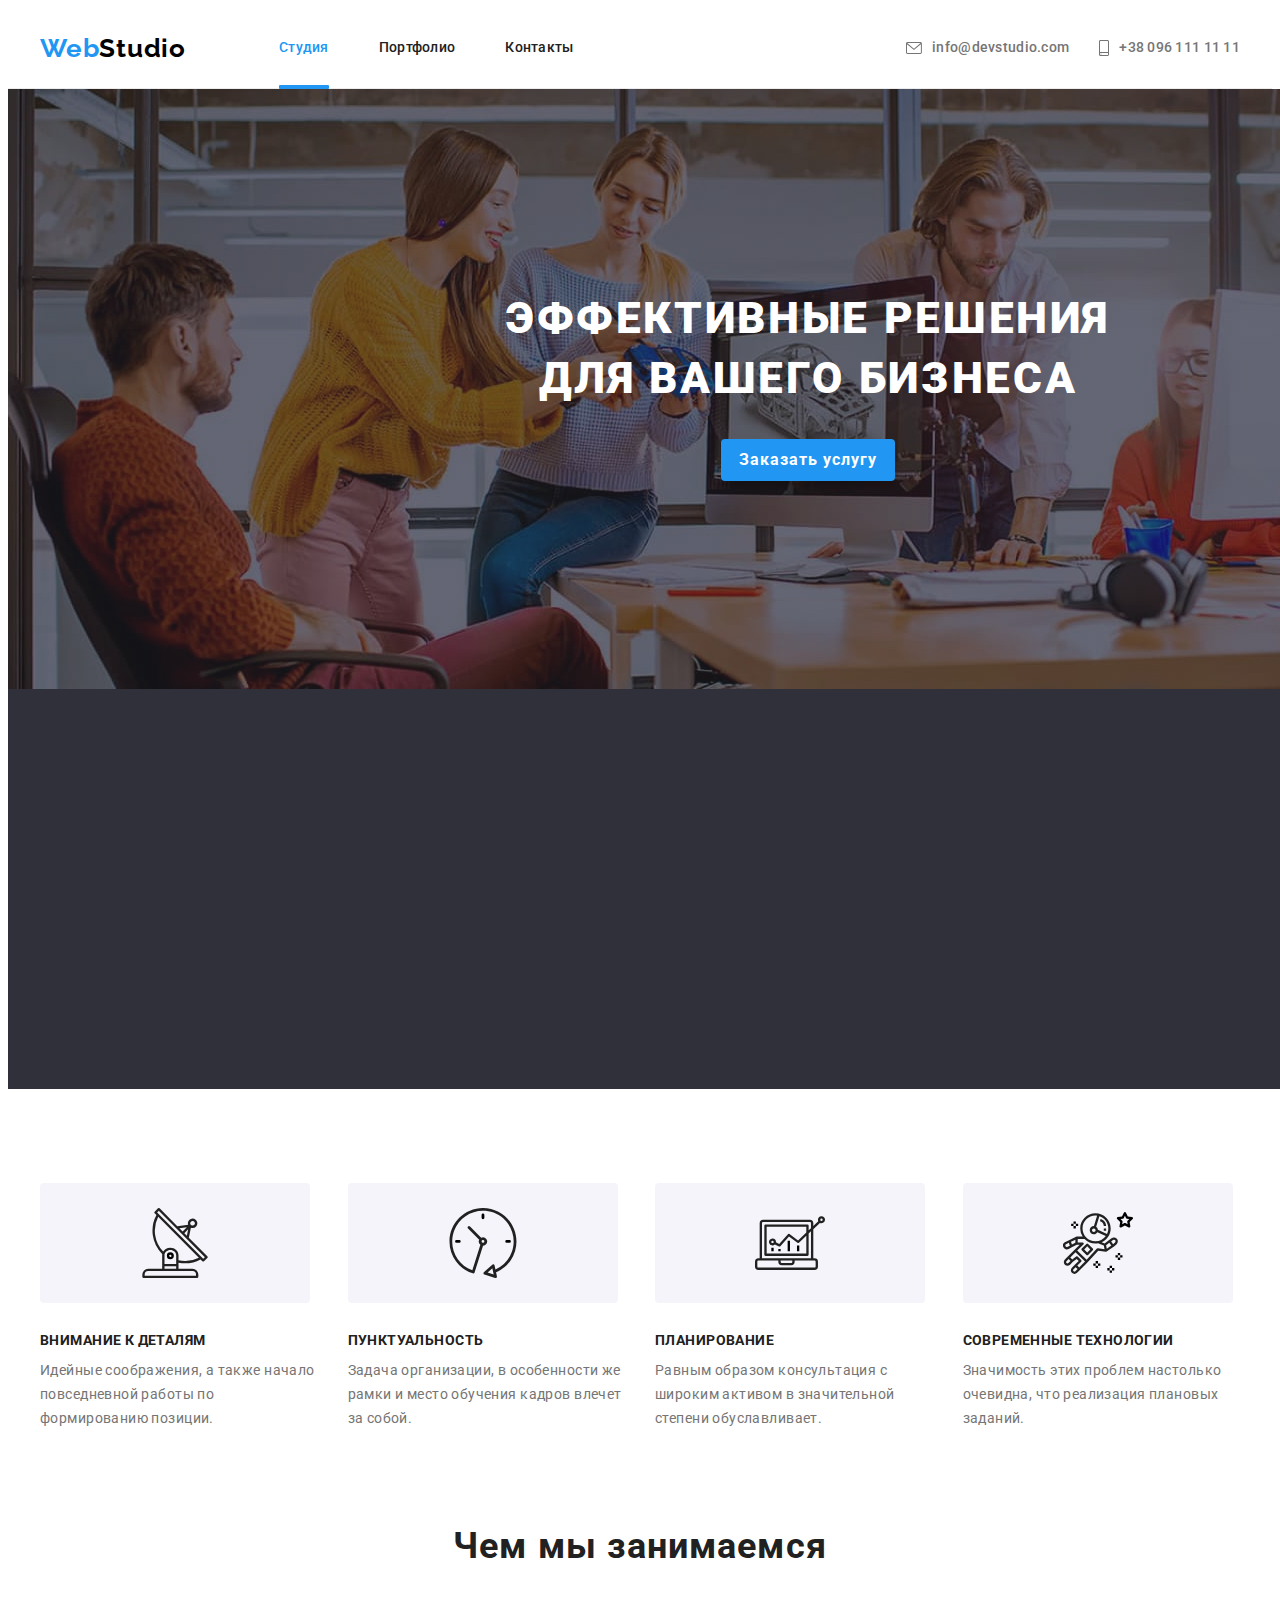
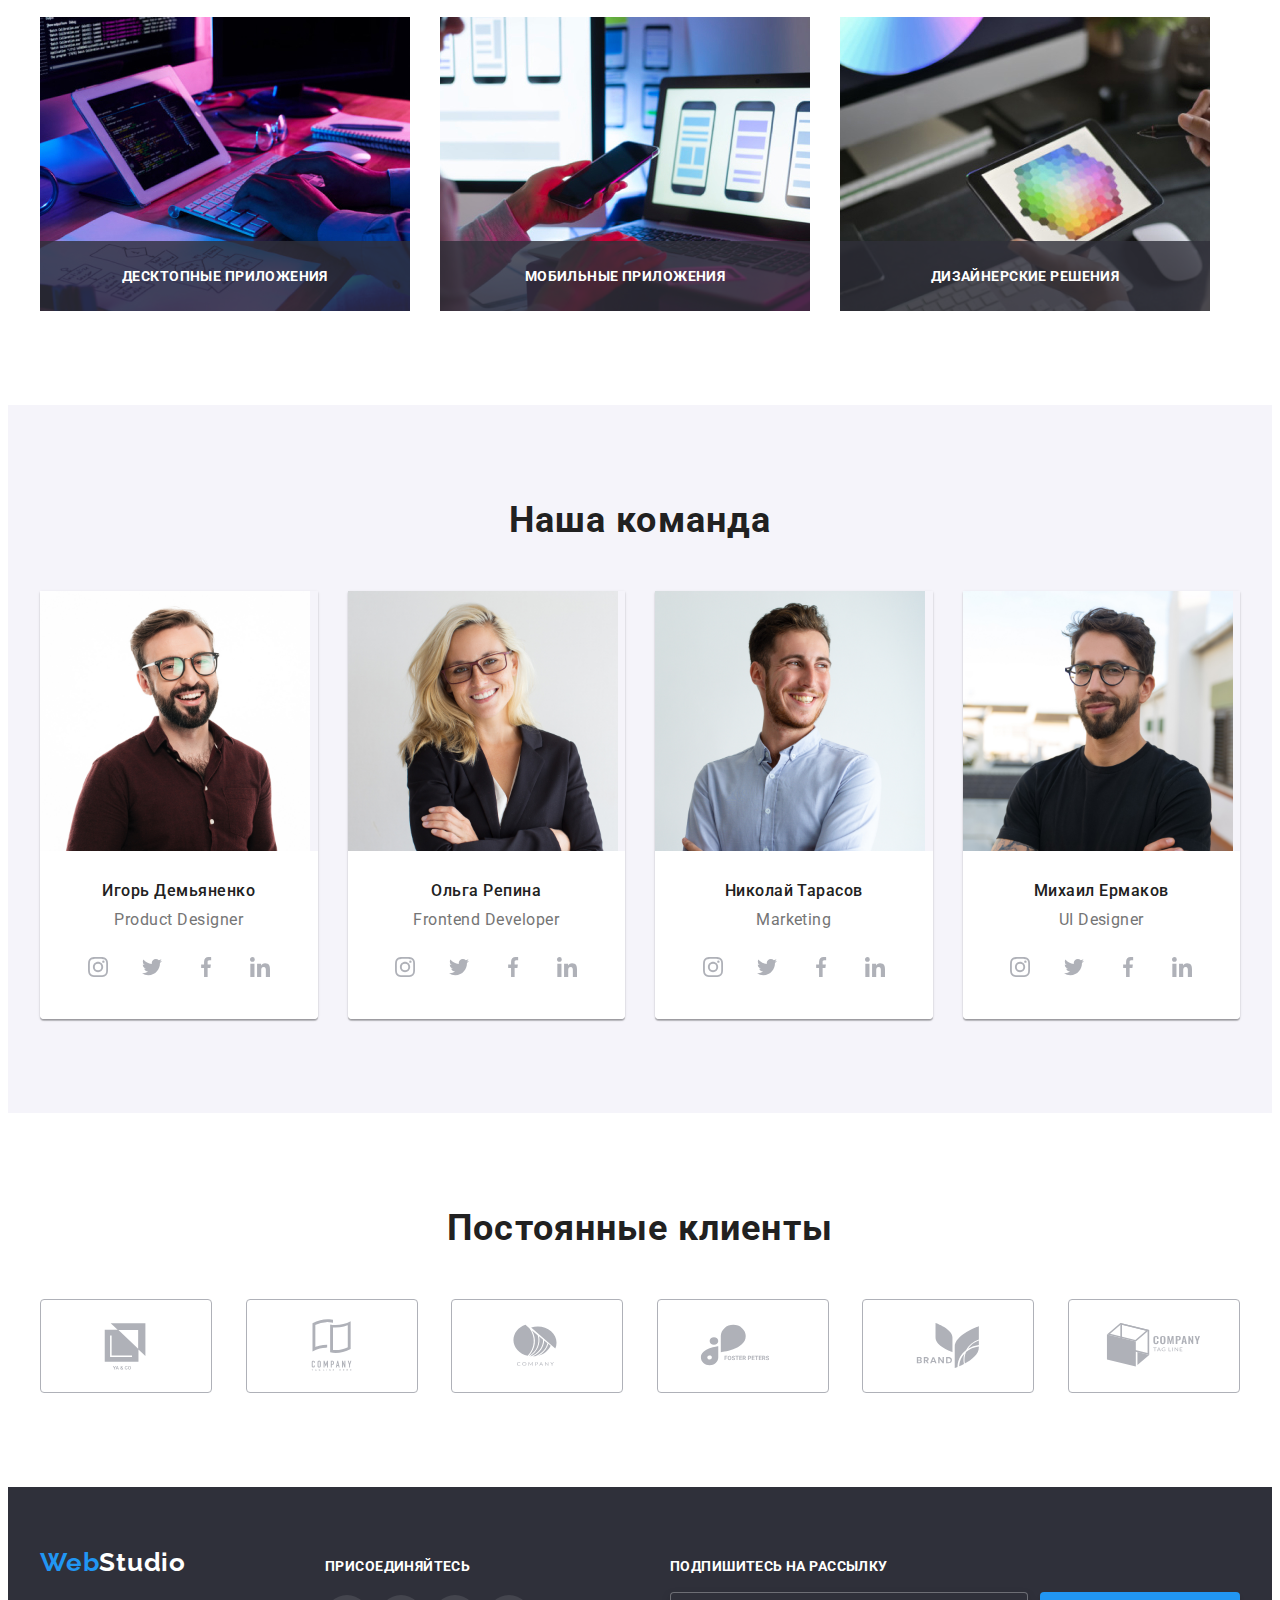
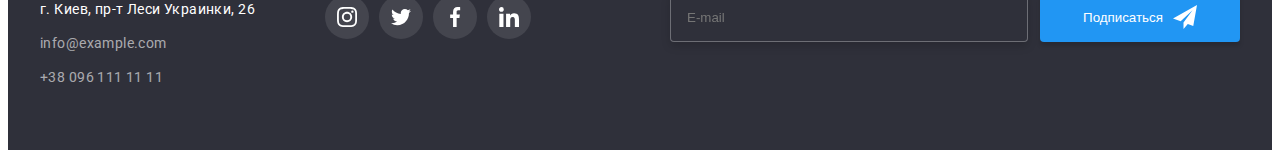
==== commit ac032bfa: "Update index.html" ====
--- a/index.html
+++ b/index.html
@@ -60,7 +60,7 @@
                 <h1 class="hero-container__title">Эффективные решения <br>для вашего бизнеса</h1>
                 <button class="hero-container__btn" type="button" data-modal-open>Заказать услугу</button>
             </div>
-            <div class="backdrop " data-modal>
+            <div class="backdrop is-hidden" data-modal>
                 <div class="modal">
                     <svg class="close" width="30" height="30" data-modal-close>
                         <use href="./icons/sprite.svg#close"></use>
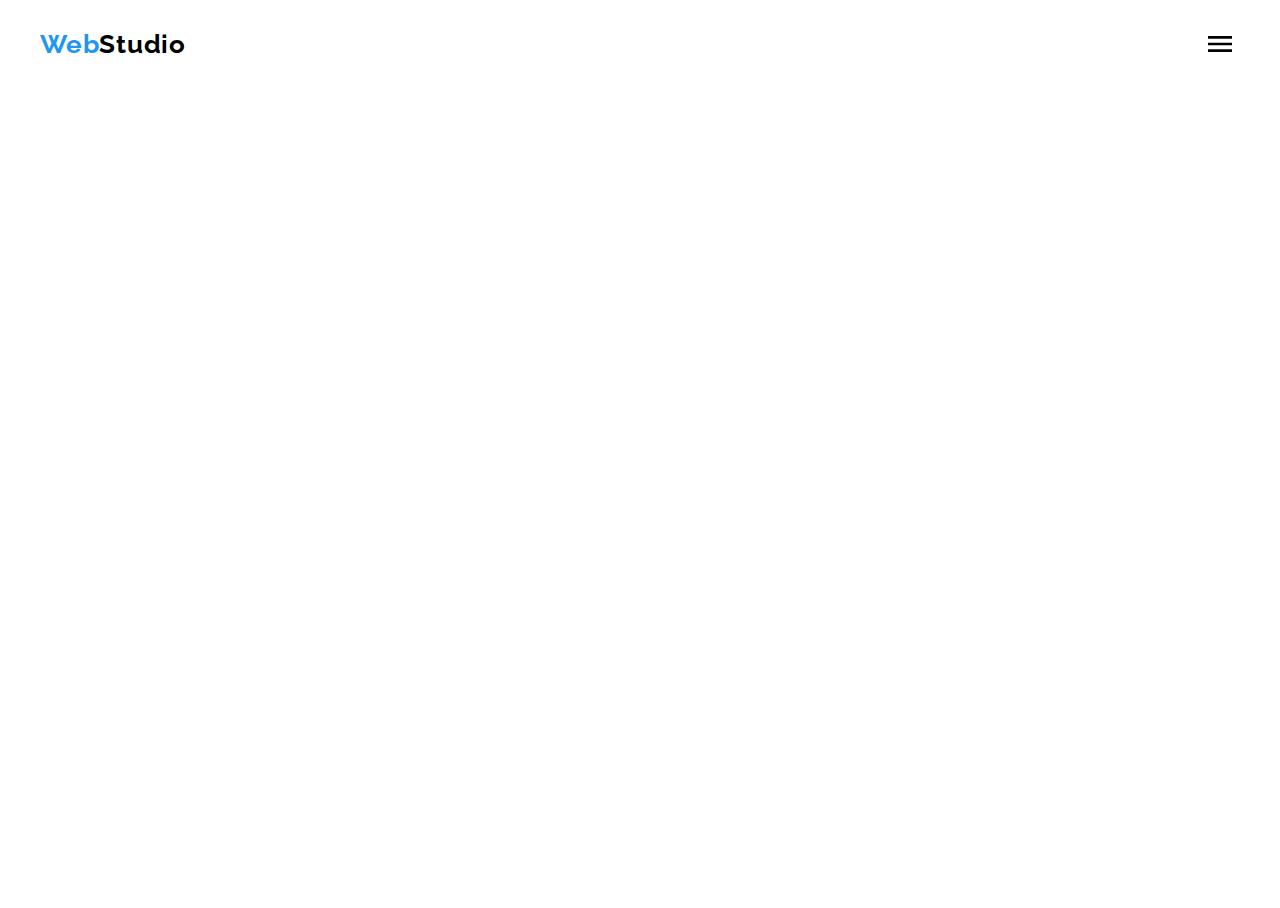
==== commit cd52dba7: "+" ====
--- a/index.html
+++ b/index.html
@@ -18,7 +18,7 @@
 <body>
     <!-- ========= Header ========= -->
     <header class="header">
-        <div class="header-container container">
+        <div class="header__container container">
             <a class="logo link" href="./index.html"><span class="logo-site">Web</span>Studio</a>
             <nav class="navigation">
                 <ul class="nav-list list">
@@ -28,6 +28,12 @@
                     <li class="nav-list__item"> <a class="nav-list__link link" href="">Контакты</a></li>
                 </ul>
             </nav>
+            <button type="button" class="mobile-menu-btn" data-menu-open >
+                <svg class="mobile-menu-btn__icon" width="40" height="40" >
+                    <use href="./icons/sprite.svg#mobile-burger-icon"></use>
+                </svg>
+                
+            </button>
             <ul class="header-container__list list">
                 <li class="header-container__item">
 
@@ -47,15 +53,61 @@
                             <use href="./icons/sprite.svg#phone"></use>
                         </svg>+38 096 111 11 11</a>
                 </li>
-
             </ul>
+        </div>
+
+
+                <!-- MOBILE MENU -->
+
+
+        <div class="mobile-menu " data-menu>
+        <div class="container mobile-menu__container">
+            <button class="mobile-menu__close-btn" data-menu-close>
+                <svg class="mobile-menu__close-icon" width="40" height="40">
+                    <use href="./icons/sprite.svg#icon-close"></use>
+                </svg>
+            </button>
+            <ul class="mobile-menu__list">
+                <li class="mobile-menu__item list"> <a class="mobile-menu__item-link link mobile-menu__item-link_current"
+                        href="./index.html">Студия</a>
+                </li>
+                <li class="mobile-menu__item list"> <a class="mobile-menu__item-link link" href="./portfolio.html">Портфолио</a></li>
+                <li class="mobile-menu__item list"> <a class="mobile-menu__item-link link" href="">Контакты</a></li>
+            </ul>
+            <ul class="contact-menu list">
+                <li class="contact-menu__list list">
+                
+                
+                    <a class="contact-menu__link link " href="tel:+380961111111">+38 096 111 11 11</a>
+                </li>
+                <li class="contact-menu__item">
+            
+                    <a class="contact-menu__link link " href="mailto:info@devstudio.com">info@devstudio.com</a>
+                </li>
+               
+            </ul>
+            <ul class="socials-list">
+                <li class="socials-list__item list">
+                    <a href="" class="socials-list__link link">Instagram</a>
+                </li>
+                <li class="socials-list__item list">
+                    <a href="" class="socials-list__link link"> Facebook</a>
+                </li>
+                <li class="socials-list__item list">
+                    <a href="" class="socials-list__link link">Twitter</a>
+                </li>
+                <li class="socials-list__item list">
+                    <a href="" class="socials-list__link link">LinkedIn</a>
+                </li>
+            </ul>
+        </div>
         </div>
     </header>
     <main>
 
         <!-- ========= Hero ========= -->
 
-        <section class="hero hero-bg">
+        <!-- <section class="hero hero-bg">
             <div class="container hero-container" >
                 <h1 class="hero-container__title">Эффективные решения <br>для вашего бизнеса</h1>
                 <button class="hero-container__btn" type="button" data-modal-open>Заказать услугу</button>
@@ -64,14 +116,14 @@
                 <div class="modal">
                     <svg class="close" width="30" height="30" data-modal-close>
                         <use href="./icons/sprite.svg#close"></use>
-                    </svg>
+                    </svg> -->
 
 
         <!-- ========= FORM ========= -->
 
 
 
-                    <form class="form-section">
+                    <!-- <form class="form-section">
 
                         <p class="form-section__title">Оставьте свои данные, мы вам перезвоним</p>
                 
@@ -130,13 +182,13 @@
 
                 </div>
             </div>
-        </section>
+        </section> -->
 
 
         <!-- ========= Qualities ========= -->
 
 
-        <section class="section qualities ">
+        <!-- <section class="section qualities ">
             <div class="container">
 
 
@@ -190,11 +242,11 @@
                 </ul>
             </div>
 
-        </section>
+        </section> -->
 
         <!-- ========= Obligation ========= -->
 
-        <section class="obligation-section section">
+        <!-- <section class="obligation-section section">
 
             <div class="container">
                 <h2 class="obligation">Чем мы занимаемся</h2>
@@ -223,11 +275,11 @@
                          
                 </ul>
             </div>
-        </section>
+        </section> -->
 
         <!-- ========= Our Team ========= -->
 
-        <section class="section team-section">
+        <!-- <section class="section team-section">
             <div class="container">
                 <h2 class="subtitle ">Наша команда</h2>
                 <ul class="subtitle-list list">
@@ -388,9 +440,9 @@
                     </li>
                 </ul>
             </div>
-        </section>
+        </section> -->
         <!-- ========= Clients ========= -->
-        <section class="section">
+        <!-- <section class="section">
             <div class="container">
                 <h2 class="clients-title">Постоянные клиенты</h2>
                 <ul class="list-clients list">
@@ -439,12 +491,12 @@
                 </ul>
             </div>
         </section>
-
+ -->
 
 
         <!-- ========= Footer ========= -->
 
-    </main>
+    <!-- </main>
     <footer class="footer">
         <section class="section-footer">
             <div class="container footer-container">
@@ -516,18 +568,11 @@
                     
                 </div>
 
-
-
-
-
-            
-
-
-
-
-
             </section>
-        </footer>
+        </footer> -->
+
+
+
                 <script>
                     (() => {
                         const refs = {
@@ -544,6 +589,36 @@
                         }
                     })();
                 </script>
+                <script>
+                    (() => {
+                            const refs = {
+                                openMenuBtn: document.querySelector('[data-menu-open]'),
+                                closeMenuBtn: document.querySelector('[data-menu-close]'),
+                                menu: document.querySelector('[data-menu]'),
+                            };
+
+                            refs.openMenuBtn.addEventListener('click', toggleModal);
+                            refs.closeMenuBtn.addEventListener('click', toggleModal);
+
+                            function toggleModal() {
+                                refs.menu.classList.toggle('is-open');
+                            }
+                        })();
+                    // (() => {
+                    //         const menuBtnRef = document.querySelector("[data-menu-button]");
+                    //         const mobileMenuRef = document.querySelector("[data-menu]");
+
+                    //         menuBtnRef.addEventListener("click", () => {
+                    //             const expanded =
+                    //                 menuBtnRef.getAttribute("aria-expanded") === "true" || false;
+
+                    //             menuBtnRef.classList.toggle("menu-button--is-open");
+                    //             menuBtnRef.getAttribute("aria-expanded", !expanded);
+
+                    //             mobileMenuRef.classList.toggle("nav-container--is-open");
+                    //         });
+                    //     })();
+                </script>
     
     </body>
 
--- a/css/main.min.css
+++ b/css/main.min.css
@@ -1,2 +1,2 @@
-:root{--primary-font-family: "Roboto", sans-serif;--secondary-font-family: "Raleway", sans-serif;--primary-text-color-dark: #212121;--primary-text-color-light: #757575;--secondary-text-color-light: #ffffff;--third-text-color-light: #f5f4fa;--accent-color: #2196f3}body{font-family:"Roboto", sans-serif}h1,h2,h3,h4,h5,h6,p{margin-top:0;margin-bottom:0}ul,ol{padding-left:0;margin-top:0;margin-bottom:0}img{display:block}.list{list-style:none}.link{text-decoration:none}.section{padding-top:94px;padding-bottom:94px}.container{width:1200px;padding-left:15px;padding-right:15px;margin-left:auto;margin-right:auto}.visually-hidden{position:absolute;width:1px;height:1px;margin:-1px;border:0;padding:0;white-space:nowrap;clip-path:inset(100%);clip:rect(0 0 0 0);overflow:hidden}.logo{font-family:var(--secondary-font-family);font-weight:700;font-size:26px;line-height:1.19;letter-spacing:0.03em;color:#000000}.logo-site{font-family:var(--secondary-font-family);font-weight:700;font-size:26px;line-height:1.19;letter-spacing:0.03em;color:var(--accent-color)}.header{border-bottom:1px solid #ececec}.header-container{background-color:var(--secondary-text-color-light);display:flex;justify-content:center;align-items:center}.navigation{display:flex;flex-direction:row;margin-left:93px}.nav-list{display:flex;flex-direction:row}.header-container__icon{margin-right:10px}.nav-list__item{position:relative}.nav-list__item:not(:last-child){margin-right:50px}.nav-list__link{display:block;padding:32px 0}.nav-list__link{font-weight:500;font-size:14px;line-height:1.14;letter-spacing:0.02em;color:#212121;transition:color 250ms cubic-bezier(0.4, 0, 0.2, 1)}.nav-list__link:hover,.nav-list__link:focus{color:var(--accent-color)}.nav-list__link_current{color:var(--accent-color);position:relative}.nav-list__link_current::after{content:"";display:block;position:absolute;bottom:-1px;width:100%;height:4px;background:#2196f3;border-radius:1px}.header-container__list{display:flex;margin-left:auto}.header-container__link{display:flex;align-items:center;font-weight:500;font-size:14px;line-height:1.14;letter-spacing:0.02em;color:var(--primary-text-color-light);fill:#757575;transition:color 250ms cubic-bezier(0.4, 0, 0.2, 1),fill 250ms cubic-bezier(0.4, 0, 0.2, 1)}.header-container__link:hover,.header-container__link:focus{color:var(--accent-color);fill:var(--accent-color)}.header-container__link:last-child{margin-left:30px}.hero{background-color:#2f303a;padding-top:200px;padding-bottom:200px}.hero-bg{margin-right:auto;margin-left:auto;background-repeat:no-repeat;background-size:1600px;width:1600px;min-height:600px;background-image:linear-gradient(rgba(47,48,58,0.4), rgba(47,48,58,0.4)),url(../img/team.jpg)}.hero-container{display:flex;flex-direction:column;justify-content:center;align-items:center;max-width:1200px;max-height:600px;margin-left:auto;margin-right:auto}.hero-container__title{margin-bottom:30px;font-weight:900;font-size:44px;line-height:1.36;text-align:center;letter-spacing:0.06em;text-transform:uppercase;color:var(--secondary-text-color-light)}.hero-container__btn{min-height:40px;padding:6px 18px;font-family:inherit;font-weight:700;font-size:16px;line-height:1.88;letter-spacing:0.06em;background-color:var(--accent-color);box-shadow:0px 4px 4px rgba(0,0,0,0.15);border:none;border-radius:4px;cursor:pointer;color:var(--secondary-text-color-light);transition:background-color 250ms cubic-bezier(0.4, 0, 0.2, 1)}.hero-container__btn:hover,.hero-container__btn:focus{background-color:#188ce8;color:var(--secondary-text-color-light)}.close{position:absolute;right:8px;top:8px;padding:6px;border:1px solid rgba(0,0,0,0.1);box-sizing:border-box;border-radius:50%;cursor:pointer;transition:fill 250ms cubic-bezier(0.4, 0, 0.2, 1)}.close:hover,.close:focus{fill:var(--accent-color)}.modal{position:absolute;top:50%;left:50%;transform:translate(-50%, -50%);width:528px;height:581px;background-color:var(--secondary-text-color-light);box-shadow:0px 1px 3px rgba(0,0,0,0.12),0px 1px 1px rgba(0,0,0,0.14),0px 2px 1px rgba(0,0,0,0.2);border-radius:4px}.main-list{display:flex;flex-wrap:wrap}.overtitle{background:#ffffff;border:1px solid #eeeeee;box-sizing:border-box;padding:20px 24px}.form-section{padding:40px}.form-section__label{display:block;margin-top:10px;font-weight:400;font-size:12px;line-height:0.86;letter-spacing:0.01em;color:var(--primary-text-color-light)}.form-section__title{display:flex;justify-content:center;align-items:center;font-weight:700;font-size:20px;line-height:0.87;letter-spacing:0.03em;color:var(--primary-text-color-dark)}.form-section-input{width:100%;height:40px;margin-top:4px;outline:none;border:1px solid rgba(33,33,33,0.2);box-sizing:border-box;border-radius:4px;padding-left:42px;transition:border 250ms cubic-bezier(0.4, 0, 0.2, 1);cursor:pointer}.form-section-input:focus{border:1px solid var(--accent-color)}.form-section-input:focus+.form-section__icon{fill:var(--accent-color);cursor:text}.form-section__icon{transition:fill 250ms cubic-bezier(0.4, 0, 0.2, 1)}.form-section__wrapper{display:block;position:relative;cursor:pointer}.form-section__icon{position:absolute;left:12px;top:50%;transform:translateY(-50%)}.form-section__btn{display:flex;justify-content:center;align-items:center;margin-right:auto;margin-left:auto;margin-top:30px;cursor:pointer;width:200px;height:50px;left:700px;top:712px;color:var(--secondary-text-color-light);background-color:var(--accent-color);box-shadow:0px 4px 4px rgba(0,0,0,0.15);border-radius:4px;border:none;transition:background-color 250ms cubic-bezier(0.4, 0, 0.2, 1)}.form-section__btn:hover,.form-section__btn:focus{background-color:#188CE8}.form-section__massage{display:block;width:100%;margin-top:4px;padding:12px 16px;height:120px;resize:none;outline:none;cursor:pointer;border:1px solid rgba(33,33,33,0.2);border-radius:4px;transition:border 250ms cubic-bezier(0.4, 0, 0.2, 1)}.form-section__massage:focus{border:1px solid var(--accent-color)}.form-box__label{display:flex;justify-content:center;align-items:center;font-weight:400;font-size:14px;line-height:1.71;letter-spacing:0.03em;color:var(--primary-text-color-light)}.form-box__label::before{content:'';display:inline-block;width:18px;height:18px;border:2px solid var(--primary-text-color-dark);margin-right:10px;border-radius:2px}.form-box__input:checked+.policy-label::before{background-color:var(--accent-color);background-image:url(../icons/icon-check.svg);border:none;background-size:contain;background-repeat:no-repeat;background-origin:border-box;width:18px;height:18px;transition:background-image 250ms cubic-bezier(0.4, 0, 0.2, 1)}.form-box{margin-top:20px}.footer-form-text{margin-bottom:20px;font-weight:700;font-size:14px;line-height:0.88;letter-spacing:0.03em;text-transform:uppercase;cursor:default;color:var(--secondary-text-color-light)}.footer-input{padding:15px 16px;width:358px;height:50px;cursor:pointer;outline:none;background-color:#2f303A;border:1px solid rgba(255,255,255,0.3);box-sizing:border-box;filter:drop-shadow(0px 4px 4px rgba(0,0,0,0.15));border-radius:4px;color:var(--secondary-text-color-light)}.footer-form-container{display:flex;margin-left:auto}.footer-btn{display:flex;justify-content:center;align-items:center;margin-left:12px;width:200px;height:50px;cursor:pointer;color:var(--secondary-text-color-light);background:var(--accent-color);border:none;box-shadow:0px 4px 4px rgba(0,0,0,0.15);border-radius:4px}.footer-btn::after{content:'';display:block;margin-left:10px;width:24px;height:24px;background-image:url(../icons/icon-send.svg);background-repeat:no-repeat;background-size:contain}.btn-section{display:flex}.form-box__link{font-weight:400;font-size:14px;line-height:1.71;letter-spacing:0.03em;text-decoration-line:underline;color:var(--accent-color)}.backdrop{position:fixed;top:0;left:0;width:100%;height:100%;z-index:2;background-color:rgba(0,0,0,0.2)}.backdrop.is-hidden{pointer-events:none;opacity:0;transition:opacity 250ms cubic-bezier(0.4, 0, 0.2, 1)}.backdrop{opacity:1;transition:opacity 250ms cubic-bezier(0.4, 0, 0.2, 1)}.caption{display:flex;justify-content:center}.caption-list{display:flex;flex-direction:row;margin-top:-30px;margin-left:-30px}.caption-list-item{flex-basis:calc((100% - 120px) / 4);margin-top:30px;margin-left:30px}.caption-subtitle{margin-bottom:10px;font-weight:700;font-size:14px;line-height:1.14;letter-spacing:0.03em;text-transform:uppercase;color:var(--primary-text-color-dark)}.caption-text{font-weight:400;font-size:14px;line-height:1.71;letter-spacing:0.03em;color:var(--primary-text-color-light)}.obligation{margin-bottom:50px;font-weight:700;font-size:36px;line-height:1.17;text-align:center;letter-spacing:0.03em;color:var(--primary-text-color-dark)}.obligation-section{padding-top:0}.obligation-list{display:flex}.obligation-list-item{position:relative}.obligation-list-item:not(:first-child){margin-left:30px}.overlay-bg{position:absolute;bottom:0;width:100%;height:70px;background-color:rgba(47,48,58,0.8)}.main-overlay-text{display:flex;justify-content:center;align-items:center;font-weight:700;font-size:14px;line-height:0.88;letter-spacing:0.03em;text-transform:uppercase;color:var(--secondary-text-color-light)}.icon-section{display:flex;justify-content:center;align-items:center;width:270px;height:120px;background-color:#f5f4fa;border-radius:4px;margin-bottom:30px}.caption{display:flex;justify-content:center}.caption-list{display:flex;flex-direction:row;margin-top:-30px;margin-left:-30px}.caption-list-item{flex-basis:calc((100% - 120px) / 4);margin-top:30px;margin-left:30px}.caption-subtitle{margin-bottom:10px;font-weight:700;font-size:14px;line-height:1.14;letter-spacing:0.03em;text-transform:uppercase;color:var(--primary-text-color-dark)}.caption-text{font-weight:400;font-size:14px;line-height:1.71;letter-spacing:0.03em;color:var(--primary-text-color-light)}.team-section{background-color:#f5f4fa}.subtitle-list-item{box-shadow:0px 1px 3px rgba(0,0,0,0.12),0px 1px 1px rgba(0,0,0,0.14),0px 2px 1px rgba(0,0,0,0.2);border-radius:0px 0px 4px 4px}.subtitle-list-item{flex-basis:calc((100% - 120px) / 4);margin-top:30px;margin-left:30px}.subtitle-list{display:flex;flex-direction:row;margin-top:-30px;margin-left:-30px}.subtitle{margin-bottom:50px;font-weight:700;font-size:36px;line-height:1.17;text-align:center;letter-spacing:0.03em;color:var(--primary-text-color-dark)}.container-title{padding:30px 0;background-color:#fff;border-radius:0px 0px 4px 4px}.subtitle-text{margin-bottom:10px;font-weight:500;font-size:16px;line-height:1.19;text-align:center;letter-spacing:0.03em;color:var(--primary-text-color-dark)}.subtitle-test-desk{margin-bottom:16px;font-weight:400;font-size:16px;line-height:1.19;text-align:center;letter-spacing:0.03em;color:var(--primary-text-color-light)}.team-list{display:flex;justify-content:center}.team-list-item:not(:last-child){margin-right:10px}.icon-link{display:flex;justify-content:center;align-items:center;width:44px;height:44px;border-radius:50%;transition:background-color 250ms cubic-bezier(0.4, 0, 0.2, 1)}.icon-link:hover,.icon-link:focus{background-color:#188ce8}.social-icon{fill:#afb1b8;transition:fill 250ms cubic-bezier(0.4, 0, 0.2, 1)}.icon-link:hover .social-icon,.icon-link:focus .social-icon{fill:var(--secondary-text-color-light)}.list-clients{display:flex;justify-content:center;justify-content:space-between}.clients-title{margin-bottom:50px;font-weight:700;font-size:36px;line-height:1.17;text-align:center;letter-spacing:0.03em;color:var(--primary-text-color-dark)}.clients-link{display:flex;justify-content:center;align-items:center;width:170px;height:92px;border:1px solid #afb1b8;border-radius:4px;transition:border 250ms cubic-bezier(0.4, 0, 0.2, 1),fill 250ms cubic-bezier(0.4, 0, 0.2, 1)}.clients-link:hover,.clients-link:focus{border:1px solid #2196f3;box-sizing:border-box;border-radius:4px}.clients-link:hover .clients-logo,.clients-link:focus .clients-logo{fill:#2196f3}.clients-logo{fill:#afb1b8;transition:fill 250ms cubic-bezier(0.4, 0, 0.2, 1)}.section-footer{display:flex}.footer-container{display:flex;align-items:baseline}.footer{padding-top:60px;padding-bottom:60px;background-color:#2f303a}.footer-logo{display:inline-block;margin-bottom:20px;font-family:var(--secondary-font-family);font-weight:700;font-size:26px;line-height:1.19;letter-spacing:0.03em;color:var(--secondary-text-color-light)}.logo-site-footer{display:inline-block;font-family:var(--secondary-font-family);font-weight:700;font-size:26px;line-height:1.19;letter-spacing:0.03em;color:var(--accent-color)}.footer-list-item:not(:last-child){margin-bottom:10px}.footer-list-address{font-style:normal;font-weight:400;font-size:14px;line-height:1.71;letter-spacing:0.03em;color:var(--secondary-text-color-light);transition:color 250ms cubic-bezier(0.4, 0, 0.2, 1)}.footer-list-address:hover,.footer-list-address:focus{color:var(--accent-color)}.footer-list-link{font-style:normal;font-weight:400;font-size:14px;line-height:1.71;letter-spacing:0.03em;color:rgba(255,255,255,0.6);transition:color 250ms cubic-bezier(0.4, 0, 0.2, 1)}.footer-list-link:hover,.footer-list-link:focus{color:var(--accent-color)}.second-container{margin-left:70px}.second-title{margin-bottom:20px;font-weight:700;font-size:14px;line-height:1.14;letter-spacing:0.03em;text-transform:uppercase;color:#ffffff}.second-list{display:flex}.second-list-item:not(:first-child){margin-left:10px}.list-item-link{fill:var(--secondary-text-color-light);display:flex;justify-content:center;align-items:center;width:44px;height:44px;border-radius:50%;background:rgba(255,255,255,0.1);transition:background-color 250ms cubic-bezier(0.4, 0, 0.2, 1)}.list-item-link:hover,.list-item-link:focus{background:var(--accent-color)}.footer-form-text{margin-bottom:20px;font-weight:700;font-size:14px;line-height:0.88;letter-spacing:0.03em;text-transform:uppercase;cursor:default;color:var(--secondary-text-color-light)}.footer-input{padding:15px 16px;width:358px;height:50px;cursor:pointer;outline:none;background-color:#2f303A;border:1px solid rgba(255,255,255,0.3);box-sizing:border-box;filter:drop-shadow(0px 4px 4px rgba(0,0,0,0.15));border-radius:4px;color:var(--secondary-text-color-light)}.footer-form-container{display:flex;margin-left:auto}.footer-btn{display:flex;justify-content:center;align-items:center;margin-left:12px;width:200px;height:50px;cursor:pointer;color:var(--secondary-text-color-light);background:var(--accent-color);border:none;box-shadow:0px 4px 4px rgba(0,0,0,0.15);border-radius:4px}.footer-btn::after{content:'';display:block;margin-left:10px;width:24px;height:24px;background-image:url(../icons/icon-send.svg);background-repeat:no-repeat;background-size:contain}.btn-section{display:flex}.check-link{font-weight:400;font-size:14px;line-height:1.71;letter-spacing:0.03em;text-decoration-line:underline;color:var(--accent-color)}.main-section{background-color:var(--secondary-text-color-light)}.portfolio-list{display:flex;justify-content:center;margin-bottom:50px}.portfolio-list-item:not(:first-child){margin-left:8px}.title-portfolio{display:flex;justify-content:center}.portfolio-btn{min-height:40px;padding:6px 22px;border:0;border-radius:4px;font-family:inherit;font-weight:500;font-size:16px;line-height:1.63;text-align:center;letter-spacing:0.03em;color:var(--primary-text-color-dark);background-color:var(--third-text-color-light);cursor:pointer;transition:background-color 250ms cubic-bezier(0.4, 0, 0.2, 1),color 250ms cubic-bezier(0.4, 0, 0.2, 1),box-shadow 200ms cubic-bezier(0.4, 0, 0.2, 1)}.portfolio-btn:hover,.portfolio-btn:focus{color:var(--secondary-text-color-light);background-color:var(--accent-color);box-shadow:0px 3px 1px rgba(0,0,0,0.1),0px 1px 2px rgba(0,0,0,0.08),0px 2px 2px rgba(0,0,0,0.12)}.main-list-title{font-weight:700;font-size:18px;line-height:2;letter-spacing:0.06em;color:var(--primary-text-color-dark)}.main-list-subtitle{font-weight:400;font-size:16px;line-height:1.87;letter-spacing:0.03em;color:var(--primary-text-color-light)}.main-links{flex-basis:calc((100% - 60px) / 3);margin-right:30px;margin-bottom:30px;display:flex;flex-wrap:wrap;transition:box-shadow 200ms cubic-bezier(0.4, 0, 0.2, 1)}.main-links:nth-child(3n){margin-right:0}.main-links:nth-last-child(-n+3){margin-bottom:0}.main-links:hover,.main-links:focus{box-shadow:0px 1px 1px rgba(0,0,0,0.12),0px 4px 4px rgba(0,0,0,0.06),1px 4px 6px rgba(0,0,0,0.16)}.main-links,.main-links .view{transition:transform 250ms cubic-bezier(0.4, 0, 0.2, 1)}.main-links:hover .view,.main-links:focus .view{transform:translateY(0)}.point{position:relative;overflow:hidden}.view{position:absolute;top:0;width:100%;height:100%;overflow:hidden;transform:translateY(110%);background-color:rgba(33,150,243,0.9)}.view-text{display:block;position:absolute;font-weight:400;font-size:18px;line-height:1.56;padding:63px 24px;letter-spacing:0.03em;color:var(--secondary-text-color-light)}
+:root{--primary-font-family: "Roboto", sans-serif;--secondary-font-family: "Raleway", sans-serif;--primary-text-color-dark: #212121;--primary-text-color-light: #757575;--secondary-text-color-light: #ffffff;--third-text-color-light: #f5f4fa;--accent-color: #2196f3}body{font-family:"Roboto", sans-serif}h1,h2,h3,h4,h5,h6,p{margin-top:0;margin-bottom:0}ul,ol{padding-left:0;margin-top:0;margin-bottom:0}img{display:block}.list{list-style:none}.link{text-decoration:none}.section{padding-top:94px;padding-bottom:94px}.container{padding-left:15px;padding-right:15px}@media screen and (min-width: 480px){.container{width:448px;margin-left:auto;margin-right:auto}}@media screen and (min-width: 768px){.container{width:767px}}@media screen and (min-width: 1200px){.container{width:1200px}}.visually-hidden{position:absolute;width:1px;height:1px;margin:-1px;border:0;padding:0;white-space:nowrap;clip-path:inset(100%);clip:rect(0 0 0 0);overflow:hidden}.navigation{display:none}.header-container__list{display:none}.header{position:relative;padding-top:16px;padding-bottom:16px}.logo{font-family:var(--secondary-font-family);font-weight:700;font-size:26px;line-height:1.19;letter-spacing:0.03em;color:#000000}.logo-site{font-family:var(--secondary-font-family);font-weight:700;font-size:26px;line-height:1.19;letter-spacing:0.03em;color:var(--accent-color)}.header__container{display:flex;justify-content:space-between;align-items:center}.mobile-menu-btn{background-color:transparent;border:none;padding:0;line-height:0;transition:fill 250ms cubic-bezier(0.4, 0, 0.2, 1)}.mobile-menu-btn:hover .mobile-menu-btn__icon{fill:#2196F3}.mobile-menu__container{position:relative}.mobile-menu__close-btn{position:fixed;background-color:transparent;border:none;top:16px;right:30px;padding:0;line-height:0;transition:fill 250ms cubic-bezier(0.4, 0, 0.2, 1)}.mobile-menu__close-btn:hover .mobile-menu__close-icon{fill:#2196F3}.mobile-menu{position:absolute;top:0;left:0;width:100%;height:100vh;background-color:#fff}.mobile-menu.is-open{opacity:1;visibility:visible;pointer-events:auto;transition:opacity 250ms cubic-bezier(0.4, 0, 0.2, 1)}.mobile-menu{opacity:0;visibility:hidden;pointer-events:none}.mobile-menu__item-link{font-weight:500;font-size:40px;line-height:0.85;letter-spacing:0.02em;color:#212121}.mobile-menu__item-link:hover{color:#2196F3}.mobile-menu__item:not(:last-child){margin-bottom:32px}.mobile-menu__list{margin-top:48px;margin-bottom:302px}.contact-menu__link{font-weight:500;font-size:24px;line-height:0.86;letter-spacing:0.02em;color:#757575}.contact-menu__link:hover{font-size:34px;color:#2196F3}.contact-menu__list:not(:last-child){margin-bottom:32px}.contact-menu{margin-bottom:64px}.socials-list{display:flex;align-items:center}.socials-list__link{font-weight:500;font-size:18px;line-height:0.81;letter-spacing:0.02em;color:#2196F3}.socials-list__item:not(:last-child):after{content:"";display:inline;border-right:1px solid rgba(33,33,33,0.2);margin-left:10px;margin-right:10px;background-color:rgba(33,33,33,0.2)}.hero{background-color:#2f303a;padding-top:200px;padding-bottom:200px}.hero-bg{margin-right:auto;margin-left:auto;background-repeat:no-repeat;background-size:1600px;width:1600px;min-height:600px;background-image:linear-gradient(rgba(47,48,58,0.4), rgba(47,48,58,0.4)),url(../img/team.jpg)}.hero-container{display:flex;flex-direction:column;justify-content:center;align-items:center;max-width:1200px;max-height:600px;margin-left:auto;margin-right:auto}.hero-container__title{margin-bottom:30px;font-weight:900;font-size:44px;line-height:1.36;text-align:center;letter-spacing:0.06em;text-transform:uppercase;color:var(--secondary-text-color-light)}.hero-container__btn{min-height:40px;padding:6px 18px;font-family:inherit;font-weight:700;font-size:16px;line-height:1.88;letter-spacing:0.06em;background-color:var(--accent-color);box-shadow:0px 4px 4px rgba(0,0,0,0.15);border:none;border-radius:4px;cursor:pointer;color:var(--secondary-text-color-light);transition:background-color 250ms cubic-bezier(0.4, 0, 0.2, 1)}.hero-container__btn:hover,.hero-container__btn:focus{background-color:#188ce8;color:var(--secondary-text-color-light)}.close{position:absolute;right:8px;top:8px;padding:6px;border:1px solid rgba(0,0,0,0.1);box-sizing:border-box;border-radius:50%;cursor:pointer;transition:fill 250ms cubic-bezier(0.4, 0, 0.2, 1)}.close:hover,.close:focus{fill:var(--accent-color)}.modal{position:absolute;top:50%;left:50%;transform:translate(-50%, -50%);width:528px;height:581px;background-color:var(--secondary-text-color-light);box-shadow:0px 1px 3px rgba(0,0,0,0.12),0px 1px 1px rgba(0,0,0,0.14),0px 2px 1px rgba(0,0,0,0.2);border-radius:4px}.main-list{display:flex;flex-wrap:wrap}.overtitle{background:#ffffff;border:1px solid #eeeeee;box-sizing:border-box;padding:20px 24px}.form-section{padding:40px}.form-section__label{display:block;margin-top:10px;font-weight:400;font-size:12px;line-height:0.86;letter-spacing:0.01em;color:var(--primary-text-color-light)}.form-section__title{display:flex;justify-content:center;align-items:center;font-weight:700;font-size:20px;line-height:0.87;letter-spacing:0.03em;color:var(--primary-text-color-dark)}.form-section-input{width:100%;height:40px;margin-top:4px;outline:none;border:1px solid rgba(33,33,33,0.2);box-sizing:border-box;border-radius:4px;padding-left:42px;transition:border 250ms cubic-bezier(0.4, 0, 0.2, 1);cursor:pointer}.form-section-input:focus{border:1px solid var(--accent-color)}.form-section-input:focus+.form-section__icon{fill:var(--accent-color);cursor:text}.form-section__icon{transition:fill 250ms cubic-bezier(0.4, 0, 0.2, 1)}.form-section__wrapper{display:block;position:relative;cursor:pointer}.form-section__icon{position:absolute;left:12px;top:50%;transform:translateY(-50%)}.form-section__btn{display:flex;justify-content:center;align-items:center;margin-right:auto;margin-left:auto;margin-top:30px;cursor:pointer;width:200px;height:50px;left:700px;top:712px;color:var(--secondary-text-color-light);background-color:var(--accent-color);box-shadow:0px 4px 4px rgba(0,0,0,0.15);border-radius:4px;border:none;transition:background-color 250ms cubic-bezier(0.4, 0, 0.2, 1)}.form-section__btn:hover,.form-section__btn:focus{background-color:#188CE8}.form-section__massage{display:block;width:100%;margin-top:4px;padding:12px 16px;height:120px;resize:none;outline:none;cursor:pointer;border:1px solid rgba(33,33,33,0.2);border-radius:4px;transition:border 250ms cubic-bezier(0.4, 0, 0.2, 1)}.form-section__massage:focus{border:1px solid var(--accent-color)}.form-box__label{display:flex;justify-content:center;align-items:center;font-weight:400;font-size:14px;line-height:1.71;letter-spacing:0.03em;color:var(--primary-text-color-light)}.form-box__label::before{content:'';display:inline-block;width:18px;height:18px;border:2px solid var(--primary-text-color-dark);margin-right:10px;border-radius:2px}.form-box__input:checked+.policy-label::before{background-color:var(--accent-color);background-image:url(../icons/icon-check.svg);border:none;background-size:contain;background-repeat:no-repeat;background-origin:border-box;width:18px;height:18px;transition:background-image 250ms cubic-bezier(0.4, 0, 0.2, 1)}.form-box{margin-top:20px}.footer-form-text{margin-bottom:20px;font-weight:700;font-size:14px;line-height:0.88;letter-spacing:0.03em;text-transform:uppercase;cursor:default;color:var(--secondary-text-color-light)}.footer-input{padding:15px 16px;width:358px;height:50px;cursor:pointer;outline:none;background-color:#2f303A;border:1px solid rgba(255,255,255,0.3);box-sizing:border-box;filter:drop-shadow(0px 4px 4px rgba(0,0,0,0.15));border-radius:4px;color:var(--secondary-text-color-light)}.footer-form-container{display:flex;margin-left:auto}.footer-btn{display:flex;justify-content:center;align-items:center;margin-left:12px;width:200px;height:50px;cursor:pointer;color:var(--secondary-text-color-light);background:var(--accent-color);border:none;box-shadow:0px 4px 4px rgba(0,0,0,0.15);border-radius:4px}.footer-btn::after{content:'';display:block;margin-left:10px;width:24px;height:24px;background-image:url(../icons/icon-send.svg);background-repeat:no-repeat;background-size:contain}.btn-section{display:flex}.form-box__link{font-weight:400;font-size:14px;line-height:1.71;letter-spacing:0.03em;text-decoration-line:underline;color:var(--accent-color)}.backdrop{position:fixed;top:0;left:0;width:100%;height:100%;z-index:2;background-color:rgba(0,0,0,0.2)}.backdrop.is-hidden{pointer-events:none;opacity:0;transition:opacity 250ms cubic-bezier(0.4, 0, 0.2, 1)}.backdrop{opacity:1;transition:opacity 250ms cubic-bezier(0.4, 0, 0.2, 1)}.caption{display:flex;justify-content:center}.caption-list{display:flex;flex-direction:row;margin-top:-30px;margin-left:-30px}.caption-list-item{flex-basis:calc((100% - 120px) / 4);margin-top:30px;margin-left:30px}.caption-subtitle{margin-bottom:10px;font-weight:700;font-size:14px;line-height:1.14;letter-spacing:0.03em;text-transform:uppercase;color:var(--primary-text-color-dark)}.caption-text{font-weight:400;font-size:14px;line-height:1.71;letter-spacing:0.03em;color:var(--primary-text-color-light)}.obligation{margin-bottom:50px;font-weight:700;font-size:36px;line-height:1.17;text-align:center;letter-spacing:0.03em;color:var(--primary-text-color-dark)}.obligation-section{padding-top:0}.obligation-list{display:flex}.obligation-list-item{position:relative}.obligation-list-item:not(:first-child){margin-left:30px}.overlay-bg{position:absolute;bottom:0;width:100%;height:70px;background-color:rgba(47,48,58,0.8)}.main-overlay-text{display:flex;justify-content:center;align-items:center;font-weight:700;font-size:14px;line-height:0.88;letter-spacing:0.03em;text-transform:uppercase;color:var(--secondary-text-color-light)}.icon-section{display:flex;justify-content:center;align-items:center;width:270px;height:120px;background-color:#f5f4fa;border-radius:4px;margin-bottom:30px}.caption{display:flex;justify-content:center}.caption-list{display:flex;flex-direction:row;margin-top:-30px;margin-left:-30px}.caption-list-item{flex-basis:calc((100% - 120px) / 4);margin-top:30px;margin-left:30px}.caption-subtitle{margin-bottom:10px;font-weight:700;font-size:14px;line-height:1.14;letter-spacing:0.03em;text-transform:uppercase;color:var(--primary-text-color-dark)}.caption-text{font-weight:400;font-size:14px;line-height:1.71;letter-spacing:0.03em;color:var(--primary-text-color-light)}.team-section{background-color:#f5f4fa}.subtitle-list-item{box-shadow:0px 1px 3px rgba(0,0,0,0.12),0px 1px 1px rgba(0,0,0,0.14),0px 2px 1px rgba(0,0,0,0.2);border-radius:0px 0px 4px 4px}.subtitle-list-item{flex-basis:calc((100% - 120px) / 4);margin-top:30px;margin-left:30px}.subtitle-list{display:flex;flex-direction:row;margin-top:-30px;margin-left:-30px}.subtitle{margin-bottom:50px;font-weight:700;font-size:36px;line-height:1.17;text-align:center;letter-spacing:0.03em;color:var(--primary-text-color-dark)}.container-title{padding:30px 0;background-color:#fff;border-radius:0px 0px 4px 4px}.subtitle-text{margin-bottom:10px;font-weight:500;font-size:16px;line-height:1.19;text-align:center;letter-spacing:0.03em;color:var(--primary-text-color-dark)}.subtitle-test-desk{margin-bottom:16px;font-weight:400;font-size:16px;line-height:1.19;text-align:center;letter-spacing:0.03em;color:var(--primary-text-color-light)}.team-list{display:flex;justify-content:center}.team-list-item:not(:last-child){margin-right:10px}.icon-link{display:flex;justify-content:center;align-items:center;width:44px;height:44px;border-radius:50%;transition:background-color 250ms cubic-bezier(0.4, 0, 0.2, 1)}.icon-link:hover,.icon-link:focus{background-color:#188ce8}.social-icon{fill:#afb1b8;transition:fill 250ms cubic-bezier(0.4, 0, 0.2, 1)}.icon-link:hover .social-icon,.icon-link:focus .social-icon{fill:var(--secondary-text-color-light)}.list-clients{display:flex;justify-content:center;justify-content:space-between}.clients-title{margin-bottom:50px;font-weight:700;font-size:36px;line-height:1.17;text-align:center;letter-spacing:0.03em;color:var(--primary-text-color-dark)}.clients-link{display:flex;justify-content:center;align-items:center;width:170px;height:92px;border:1px solid #afb1b8;border-radius:4px;transition:border 250ms cubic-bezier(0.4, 0, 0.2, 1),fill 250ms cubic-bezier(0.4, 0, 0.2, 1)}.clients-link:hover,.clients-link:focus{border:1px solid #2196f3;box-sizing:border-box;border-radius:4px}.clients-link:hover .clients-logo,.clients-link:focus .clients-logo{fill:#2196f3}.clients-logo{fill:#afb1b8;transition:fill 250ms cubic-bezier(0.4, 0, 0.2, 1)}.section-footer{display:flex}.footer-container{display:flex;align-items:baseline}.footer{padding-top:60px;padding-bottom:60px;background-color:#2f303a}.footer-logo{display:inline-block;margin-bottom:20px;font-family:var(--secondary-font-family);font-weight:700;font-size:26px;line-height:1.19;letter-spacing:0.03em;color:var(--secondary-text-color-light)}.logo-site-footer{display:inline-block;font-family:var(--secondary-font-family);font-weight:700;font-size:26px;line-height:1.19;letter-spacing:0.03em;color:var(--accent-color)}.footer-list-item:not(:last-child){margin-bottom:10px}.footer-list-address{font-style:normal;font-weight:400;font-size:14px;line-height:1.71;letter-spacing:0.03em;color:var(--secondary-text-color-light);transition:color 250ms cubic-bezier(0.4, 0, 0.2, 1)}.footer-list-address:hover,.footer-list-address:focus{color:var(--accent-color)}.footer-list-link{font-style:normal;font-weight:400;font-size:14px;line-height:1.71;letter-spacing:0.03em;color:rgba(255,255,255,0.6);transition:color 250ms cubic-bezier(0.4, 0, 0.2, 1)}.footer-list-link:hover,.footer-list-link:focus{color:var(--accent-color)}.second-container{margin-left:70px}.second-title{margin-bottom:20px;font-weight:700;font-size:14px;line-height:1.14;letter-spacing:0.03em;text-transform:uppercase;color:#ffffff}.second-list{display:flex}.second-list-item:not(:first-child){margin-left:10px}.list-item-link{fill:var(--secondary-text-color-light);display:flex;justify-content:center;align-items:center;width:44px;height:44px;border-radius:50%;background:rgba(255,255,255,0.1);transition:background-color 250ms cubic-bezier(0.4, 0, 0.2, 1)}.list-item-link:hover,.list-item-link:focus{background:var(--accent-color)}.footer-form-text{margin-bottom:20px;font-weight:700;font-size:14px;line-height:0.88;letter-spacing:0.03em;text-transform:uppercase;cursor:default;color:var(--secondary-text-color-light)}.footer-input{padding:15px 16px;width:358px;height:50px;cursor:pointer;outline:none;background-color:#2f303A;border:1px solid rgba(255,255,255,0.3);box-sizing:border-box;filter:drop-shadow(0px 4px 4px rgba(0,0,0,0.15));border-radius:4px;color:var(--secondary-text-color-light)}.footer-form-container{display:flex;margin-left:auto}.footer-btn{display:flex;justify-content:center;align-items:center;margin-left:12px;width:200px;height:50px;cursor:pointer;color:var(--secondary-text-color-light);background:var(--accent-color);border:none;box-shadow:0px 4px 4px rgba(0,0,0,0.15);border-radius:4px}.footer-btn::after{content:'';display:block;margin-left:10px;width:24px;height:24px;background-image:url(../icons/icon-send.svg);background-repeat:no-repeat;background-size:contain}.btn-section{display:flex}.check-link{font-weight:400;font-size:14px;line-height:1.71;letter-spacing:0.03em;text-decoration-line:underline;color:var(--accent-color)}.main-section{background-color:var(--secondary-text-color-light)}.portfolio-list{display:flex;justify-content:center;margin-bottom:50px}.portfolio-list-item:not(:first-child){margin-left:8px}.title-portfolio{display:flex;justify-content:center}.portfolio-btn{min-height:40px;padding:6px 22px;border:0;border-radius:4px;font-family:inherit;font-weight:500;font-size:16px;line-height:1.63;text-align:center;letter-spacing:0.03em;color:var(--primary-text-color-dark);background-color:var(--third-text-color-light);cursor:pointer;transition:background-color 250ms cubic-bezier(0.4, 0, 0.2, 1),color 250ms cubic-bezier(0.4, 0, 0.2, 1),box-shadow 200ms cubic-bezier(0.4, 0, 0.2, 1)}.portfolio-btn:hover,.portfolio-btn:focus{color:var(--secondary-text-color-light);background-color:var(--accent-color);box-shadow:0px 3px 1px rgba(0,0,0,0.1),0px 1px 2px rgba(0,0,0,0.08),0px 2px 2px rgba(0,0,0,0.12)}.main-list-title{font-weight:700;font-size:18px;line-height:2;letter-spacing:0.06em;color:var(--primary-text-color-dark)}.main-list-subtitle{font-weight:400;font-size:16px;line-height:1.87;letter-spacing:0.03em;color:var(--primary-text-color-light)}.main-links{flex-basis:calc((100% - 60px) / 3);margin-right:30px;margin-bottom:30px;display:flex;flex-wrap:wrap;transition:box-shadow 200ms cubic-bezier(0.4, 0, 0.2, 1)}.main-links:nth-child(3n){margin-right:0}.main-links:nth-last-child(-n+3){margin-bottom:0}.main-links:hover,.main-links:focus{box-shadow:0px 1px 1px rgba(0,0,0,0.12),0px 4px 4px rgba(0,0,0,0.06),1px 4px 6px rgba(0,0,0,0.16)}.main-links,.main-links .view{transition:transform 250ms cubic-bezier(0.4, 0, 0.2, 1)}.main-links:hover .view,.main-links:focus .view{transform:translateY(0)}.point{position:relative;overflow:hidden}.view{position:absolute;top:0;width:100%;height:100%;overflow:hidden;transform:translateY(110%);background-color:rgba(33,150,243,0.9)}.view-text{display:block;position:absolute;font-weight:400;font-size:18px;line-height:1.56;padding:63px 24px;letter-spacing:0.03em;color:var(--secondary-text-color-light)}
 /*# sourceMappingURL=main.min.css.map */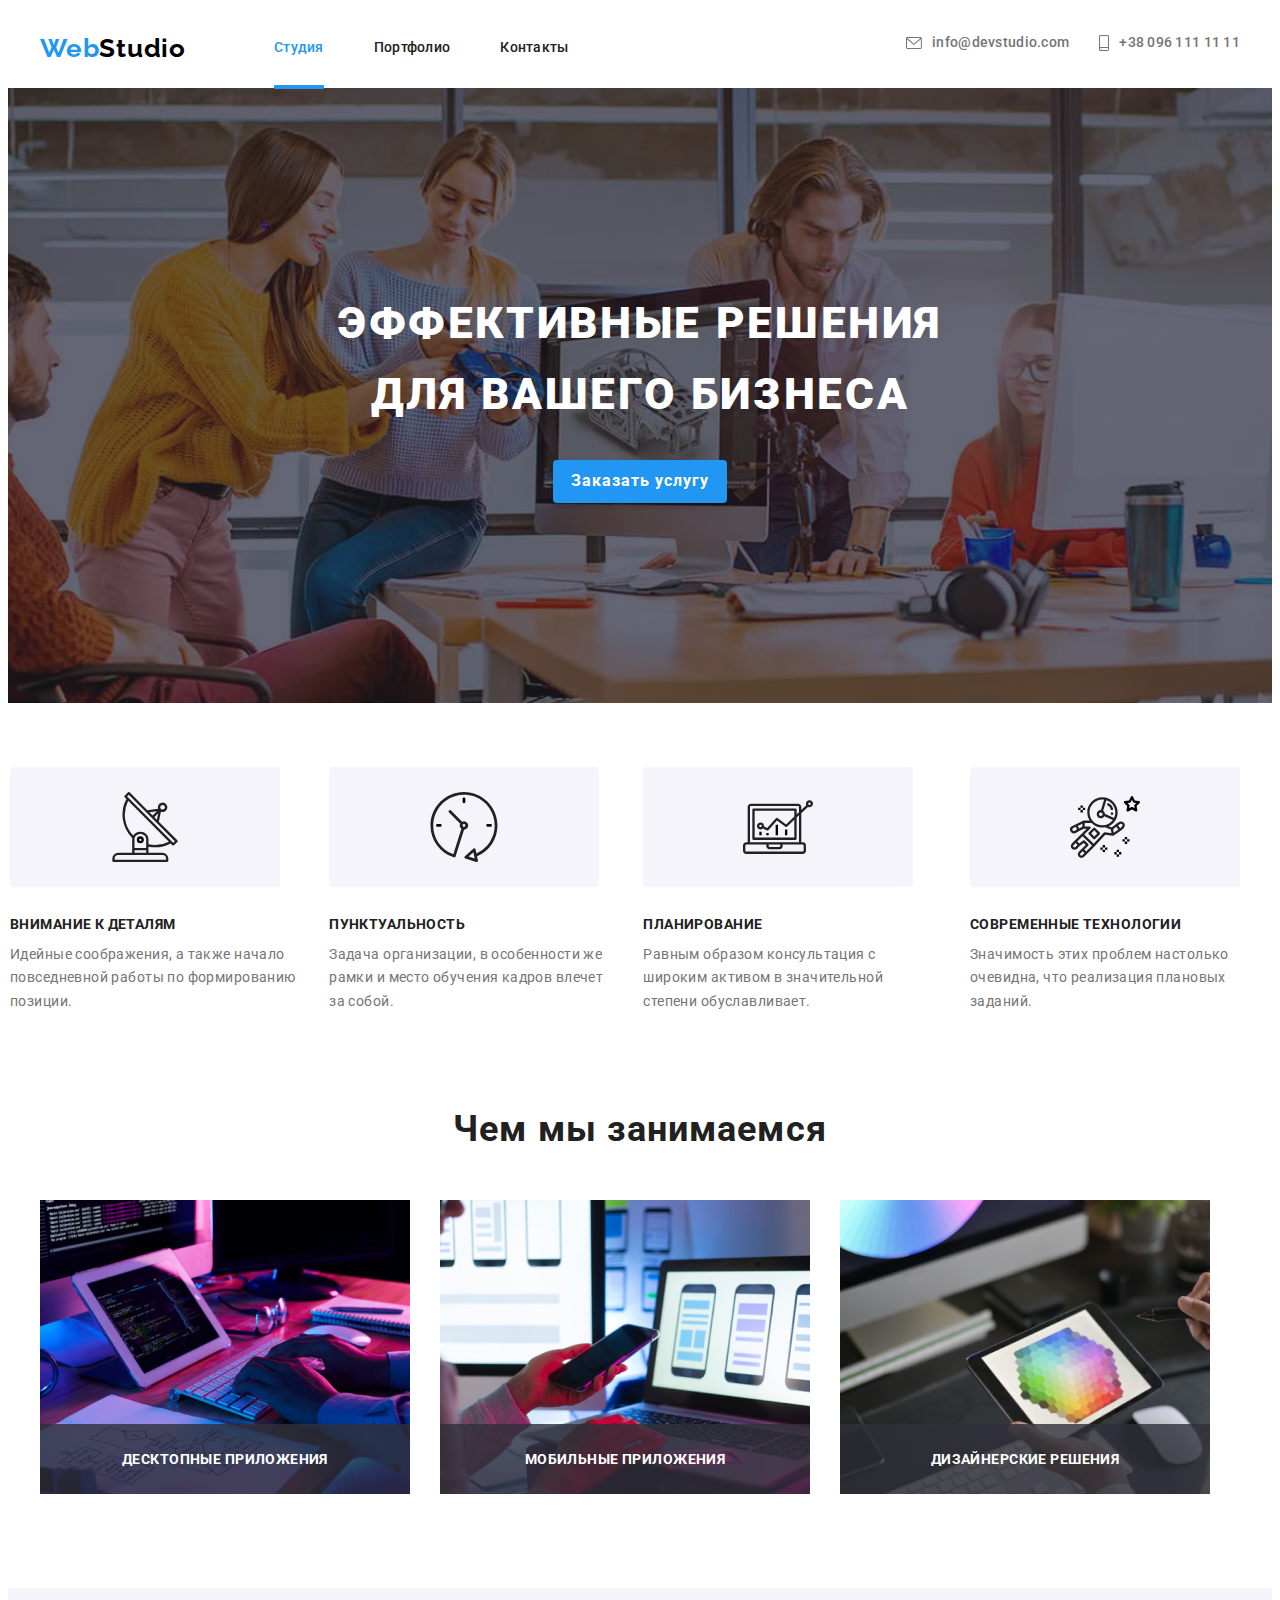
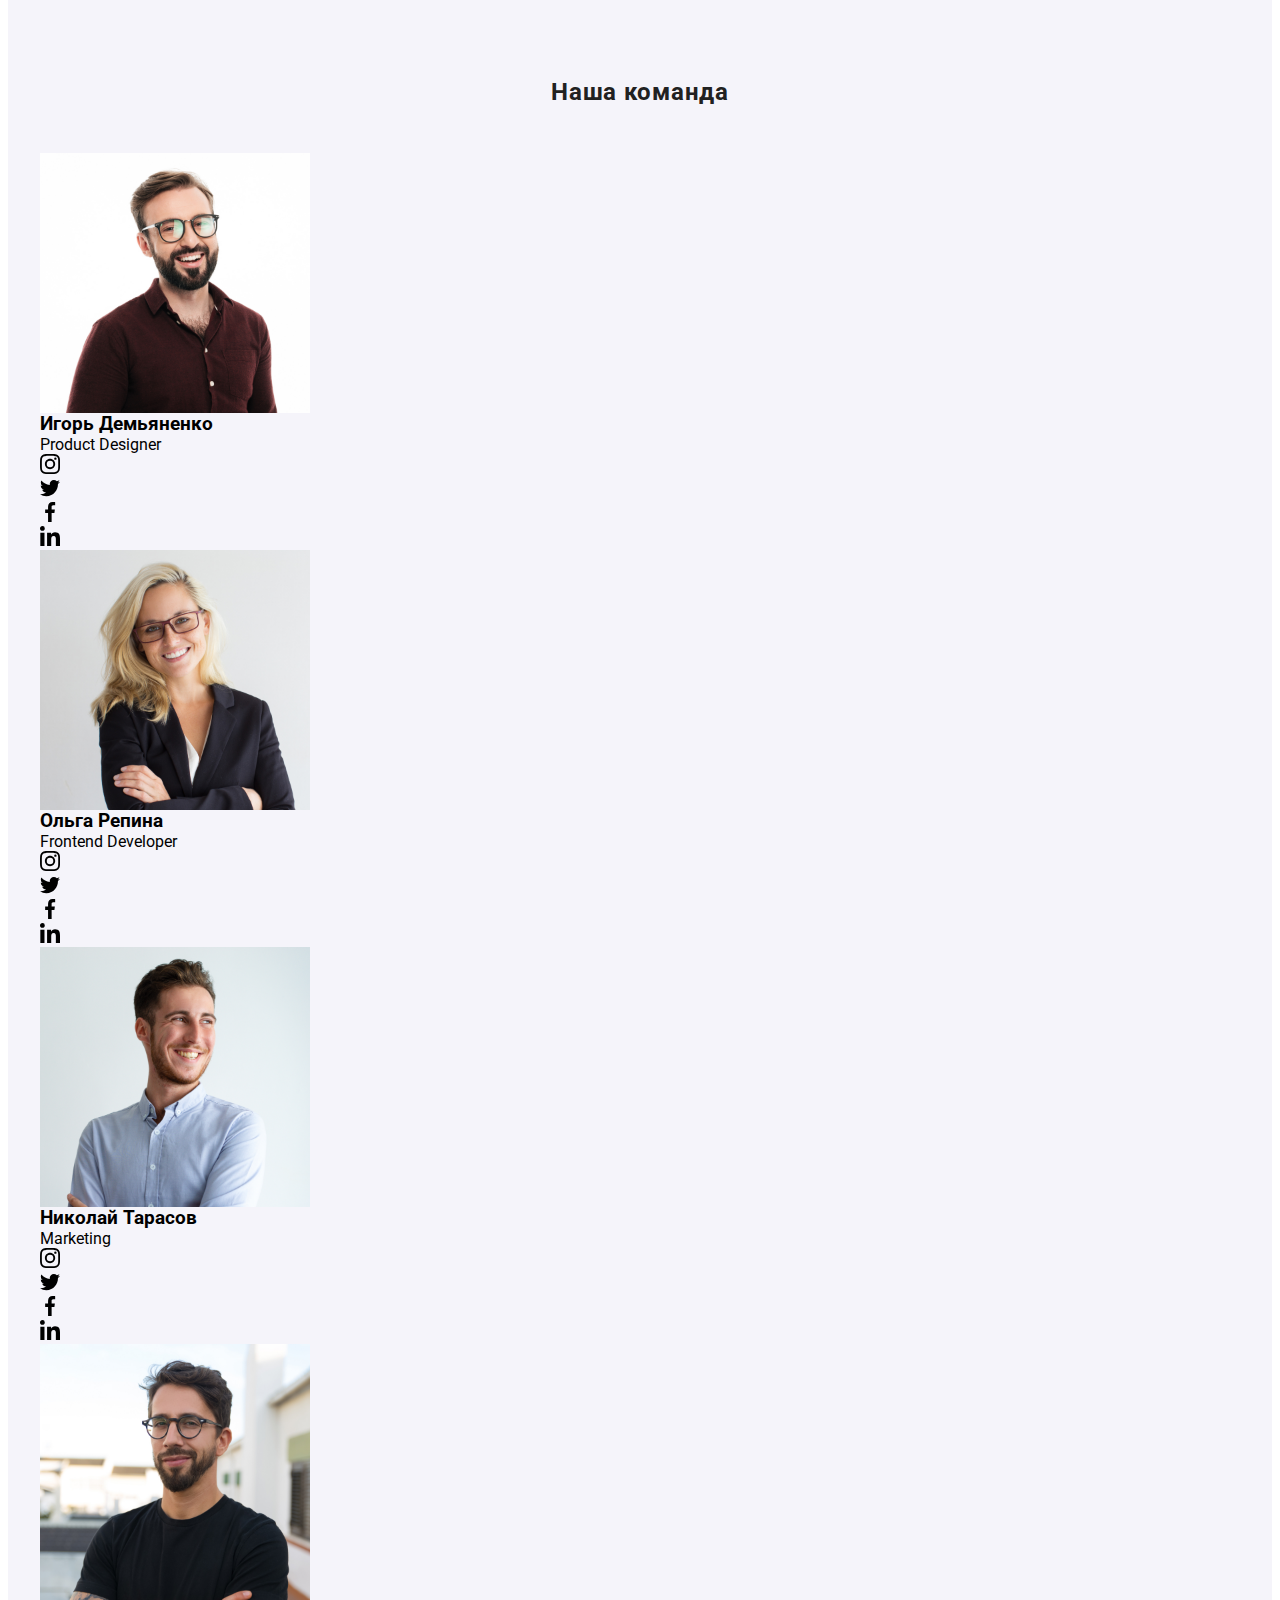
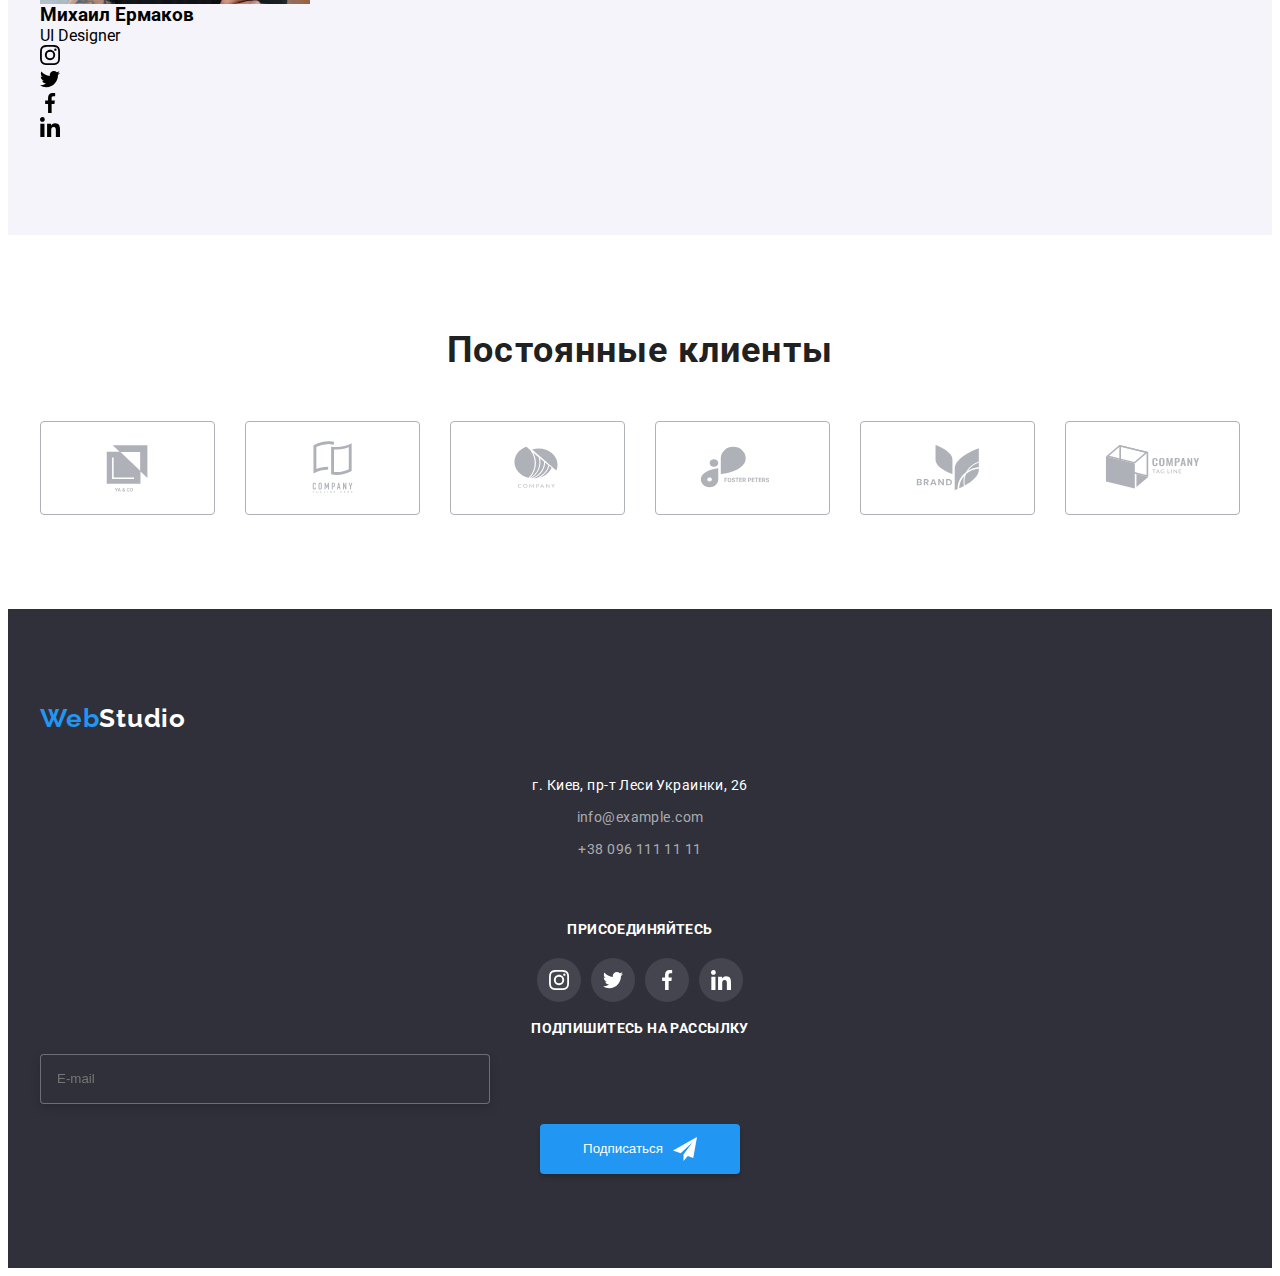
==== commit 33b09e89: "+" ====
--- a/index.html
+++ b/index.html
@@ -28,12 +28,13 @@
                     <li class="nav-list__item"> <a class="nav-list__link link" href="">Контакты</a></li>
                 </ul>
             </nav>
-            <button type="button" class="mobile-menu-btn" data-menu-open >
+            <button type="button" class="mobile-menu-btn " data-menu-open >
                 <svg class="mobile-menu-btn__icon" width="40" height="40" >
                     <use href="./icons/sprite.svg#mobile-burger-icon"></use>
                 </svg>
                 
             </button>
+            
             <ul class="header-container__list list">
                 <li class="header-container__item">
 
@@ -44,7 +45,7 @@
                         </svg>
                         info@devstudio.com</a>
                 </li>
-                <li class="header-container__list">
+                <li class="header-container__item">
 
 
                     <a class="header-container__link link" href="tel:+380961111111">
@@ -59,14 +60,15 @@
 
                 <!-- MOBILE MENU -->
 
-
-        <div class="mobile-menu " data-menu>
+        <div class="mobile-menu container" data-menu>
+            
         <div class="container mobile-menu__container">
             <button class="mobile-menu__close-btn" data-menu-close>
                 <svg class="mobile-menu__close-icon" width="40" height="40">
                     <use href="./icons/sprite.svg#icon-close"></use>
                 </svg>
             </button>
+
             <ul class="mobile-menu__list">
                 <li class="mobile-menu__item list"> <a class="mobile-menu__item-link link mobile-menu__item-link_current"
                         href="./index.html">Студия</a>
@@ -74,40 +76,43 @@
                 <li class="mobile-menu__item list"> <a class="mobile-menu__item-link link" href="./portfolio.html">Портфолио</a></li>
                 <li class="mobile-menu__item list"> <a class="mobile-menu__item-link link" href="">Контакты</a></li>
             </ul>
-            <ul class="contact-menu list">
-                <li class="contact-menu__list list">
-                
-                
-                    <a class="contact-menu__link link " href="tel:+380961111111">+38 096 111 11 11</a>
-                </li>
-                <li class="contact-menu__item">
-            
-                    <a class="contact-menu__link link " href="mailto:info@devstudio.com">info@devstudio.com</a>
-                </li>
-               
-            </ul>
-            <ul class="socials-list">
-                <li class="socials-list__item list">
-                    <a href="" class="socials-list__link link">Instagram</a>
-                </li>
-                <li class="socials-list__item list">
-                    <a href="" class="socials-list__link link"> Facebook</a>
-                </li>
-                <li class="socials-list__item list">
-                    <a href="" class="socials-list__link link">Twitter</a>
-                </li>
-                <li class="socials-list__item list">
-                    <a href="" class="socials-list__link link">LinkedIn</a>
-                </li>
-            </ul>
+<div class="flex-wrapper">
+                <ul class="contact-menu list">
+                    <li class="contact-menu__item ">
+                
+                
+                        <a class="contact-menu__link link " href="tel:+380961111111">+38 096 111 11 11</a>
+                    </li>
+                    <li class="contact-menu__item">
+                
+                        <a class="contact-menu__link link " href="mailto:info@devstudio.com">info@devstudio.com</a>
+                    </li>
+                
+                </ul>
+                <ul class="socials-list">
+                    <li class="socials-list__item list">
+                        <a href="" class="socials-list__link link">Instagram</a>
+                    </li>
+                    <li class="socials-list__item list">
+                        <a href="" class="socials-list__link link">Twitter</a>
+                    </li>
+                    <li class="socials-list__item list">
+                        <a href="" class="socials-list__link link">Facebook</a>
+                    </li>
+                    <li class="socials-list__item list">
+                        <a href="" class="socials-list__link link">LinkedIn</a>
+                    </li>
+                </ul>
+            </div>
         </div>
         </div>
+
     </header>
     <main>
 
         <!-- ========= Hero ========= -->
 
-        <!-- <section class="hero hero-bg">
+        <section class="hero hero-bg">
             <div class="container hero-container" >
                 <h1 class="hero-container__title">Эффективные решения <br>для вашего бизнеса</h1>
                 <button class="hero-container__btn" type="button" data-modal-open>Заказать услугу</button>
@@ -116,14 +121,14 @@
                 <div class="modal">
                     <svg class="close" width="30" height="30" data-modal-close>
                         <use href="./icons/sprite.svg#close"></use>
-                    </svg> -->
+                    </svg>
 
 
         <!-- ========= FORM ========= -->
 
 
 
-                    <!-- <form class="form-section">
+                    <form class="form-section">
 
                         <p class="form-section__title">Оставьте свои данные, мы вам перезвоним</p>
                 
@@ -170,7 +175,7 @@
                             
                         
                             <input class="form-box__input visually-hidden" name="accept-policy" type="checkbox" id="check" required>
-                        <label for="check" class="form-box__label" > Соглашаюсь с рассылкой и принимаю&nbsp;<a href="" class="form-box__link">Условия договора</a></label>
+                        <label for="check" class="form-box__label" >Соглашаюсь с рассылкой и принимаю&nbsp;<a href="" class="form-box__link">Условия договора</a></label>
                     
                     </div>
                         
@@ -182,13 +187,13 @@
 
                 </div>
             </div>
-        </section> -->
+        </section>
 
 
         <!-- ========= Qualities ========= -->
 
 
-        <!-- <section class="section qualities ">
+        <section class="section qualities ">
             <div class="container">
 
 
@@ -196,7 +201,7 @@
 
 
                     <h2 class="visually-hidden">Наши Обезательности</h2>
-                    <li class="caption-list-item">
+                    <li class="caption-list__item">
                         <div class="icon-section">
                             <svg class="under-icon" width="70" height="70">
                                 <use href="./icons/sprite.svg#antenna"></use>
@@ -207,7 +212,7 @@
                             позиции.</p>
                     </li>
 
-                    <li class="caption-list-item">
+                    <li class="caption-list__item">
                         <div class="icon-section"><svg class="under-icon" width="70" height="70">
                                 <use href="./icons/sprite.svg#clock"></use>
                             </svg>
@@ -218,7 +223,7 @@
                             влечет за собой.</p>
                     </li>
 
-                    <li class="caption-list-item">
+                    <li class="caption-list__item">
                         <div class="icon-section"><svg class="under-icon" width="70" height="70">
                                 <use href="./icons/sprite.svg#diagram"></use>
                             </svg>
@@ -229,7 +234,7 @@
                             обуславливает.</p>
                     </li>
 
-                    <li class="caption-list-item">
+                    <li class="caption-list__item">
                         <div class="icon-section"><svg class="under-icon" width="70" height="70">
                                 <use href="./icons/sprite.svg#astronaut"></use>
                             </svg>
@@ -242,11 +247,11 @@
                 </ul>
             </div>
 
-        </section> -->
+        </section>
 
         <!-- ========= Obligation ========= -->
 
-        <!-- <section class="obligation-section section">
+        <section class="obligation-section section">
 
             <div class="container">
                 <h2 class="obligation">Чем мы занимаемся</h2>
@@ -275,11 +280,11 @@
                          
                 </ul>
             </div>
-        </section> -->
+        </section>
 
         <!-- ========= Our Team ========= -->
 
-        <!-- <section class="section team-section">
+        <section class="section team-section">
             <div class="container">
                 <h2 class="subtitle ">Наша команда</h2>
                 <ul class="subtitle-list list">
@@ -440,9 +445,9 @@
                     </li>
                 </ul>
             </div>
-        </section> -->
+        </section>
         <!-- ========= Clients ========= -->
-        <!-- <section class="section">
+        <section class="section">
             <div class="container">
                 <h2 class="clients-title">Постоянные клиенты</h2>
                 <ul class="list-clients list">
@@ -491,16 +496,16 @@
                 </ul>
             </div>
         </section>
- -->
+
 
 
         <!-- ========= Footer ========= -->
 
-    <!-- </main>
+ </main>
     <footer class="footer">
-        <section class="section-footer">
+        <section class="section-footer section">
             <div class="container footer-container">
-                <div class=" footer-section">
+                <div class="footer-section">
                     <a class="footer-logo link" href="./index.html"><span class="logo-site-footer">Web</span>Studio</a>
                     <address class="footer-addresses">
                         <ul class="footer-list list">
@@ -560,16 +565,18 @@
                 
                 <div class="btn-section">
                             <input name="user_mail" type="mail" class="footer-input" required placeholder="E-mail">
-                    
-                        <button type="submit" class="footer-btn">Подписаться</button>
-                        </div>
+                        
+                        </div>
+                        
+                        
                     </form>
+                    <button type="submit" class="footer-btn">Подписаться</button>
                     </div>
                     
                 </div>
 
             </section>
-        </footer> -->
+        </footer>
 
 
 
--- a/css/main.min.css
+++ b/css/main.min.css
@@ -1,2 +1,2 @@
-:root{--primary-font-family: "Roboto", sans-serif;--secondary-font-family: "Raleway", sans-serif;--primary-text-color-dark: #212121;--primary-text-color-light: #757575;--secondary-text-color-light: #ffffff;--third-text-color-light: #f5f4fa;--accent-color: #2196f3}body{font-family:"Roboto", sans-serif}h1,h2,h3,h4,h5,h6,p{margin-top:0;margin-bottom:0}ul,ol{padding-left:0;margin-top:0;margin-bottom:0}img{display:block}.list{list-style:none}.link{text-decoration:none}.section{padding-top:94px;padding-bottom:94px}.container{padding-left:15px;padding-right:15px}@media screen and (min-width: 480px){.container{width:448px;margin-left:auto;margin-right:auto}}@media screen and (min-width: 768px){.container{width:767px}}@media screen and (min-width: 1200px){.container{width:1200px}}.visually-hidden{position:absolute;width:1px;height:1px;margin:-1px;border:0;padding:0;white-space:nowrap;clip-path:inset(100%);clip:rect(0 0 0 0);overflow:hidden}.navigation{display:none}.header-container__list{display:none}.header{position:relative;padding-top:16px;padding-bottom:16px}.logo{font-family:var(--secondary-font-family);font-weight:700;font-size:26px;line-height:1.19;letter-spacing:0.03em;color:#000000}.logo-site{font-family:var(--secondary-font-family);font-weight:700;font-size:26px;line-height:1.19;letter-spacing:0.03em;color:var(--accent-color)}.header__container{display:flex;justify-content:space-between;align-items:center}.mobile-menu-btn{background-color:transparent;border:none;padding:0;line-height:0;transition:fill 250ms cubic-bezier(0.4, 0, 0.2, 1)}.mobile-menu-btn:hover .mobile-menu-btn__icon{fill:#2196F3}.mobile-menu__container{position:relative}.mobile-menu__close-btn{position:fixed;background-color:transparent;border:none;top:16px;right:30px;padding:0;line-height:0;transition:fill 250ms cubic-bezier(0.4, 0, 0.2, 1)}.mobile-menu__close-btn:hover .mobile-menu__close-icon{fill:#2196F3}.mobile-menu{position:absolute;top:0;left:0;width:100%;height:100vh;background-color:#fff}.mobile-menu.is-open{opacity:1;visibility:visible;pointer-events:auto;transition:opacity 250ms cubic-bezier(0.4, 0, 0.2, 1)}.mobile-menu{opacity:0;visibility:hidden;pointer-events:none}.mobile-menu__item-link{font-weight:500;font-size:40px;line-height:0.85;letter-spacing:0.02em;color:#212121}.mobile-menu__item-link:hover{color:#2196F3}.mobile-menu__item:not(:last-child){margin-bottom:32px}.mobile-menu__list{margin-top:48px;margin-bottom:302px}.contact-menu__link{font-weight:500;font-size:24px;line-height:0.86;letter-spacing:0.02em;color:#757575}.contact-menu__link:hover{font-size:34px;color:#2196F3}.contact-menu__list:not(:last-child){margin-bottom:32px}.contact-menu{margin-bottom:64px}.socials-list{display:flex;align-items:center}.socials-list__link{font-weight:500;font-size:18px;line-height:0.81;letter-spacing:0.02em;color:#2196F3}.socials-list__item:not(:last-child):after{content:"";display:inline;border-right:1px solid rgba(33,33,33,0.2);margin-left:10px;margin-right:10px;background-color:rgba(33,33,33,0.2)}.hero{background-color:#2f303a;padding-top:200px;padding-bottom:200px}.hero-bg{margin-right:auto;margin-left:auto;background-repeat:no-repeat;background-size:1600px;width:1600px;min-height:600px;background-image:linear-gradient(rgba(47,48,58,0.4), rgba(47,48,58,0.4)),url(../img/team.jpg)}.hero-container{display:flex;flex-direction:column;justify-content:center;align-items:center;max-width:1200px;max-height:600px;margin-left:auto;margin-right:auto}.hero-container__title{margin-bottom:30px;font-weight:900;font-size:44px;line-height:1.36;text-align:center;letter-spacing:0.06em;text-transform:uppercase;color:var(--secondary-text-color-light)}.hero-container__btn{min-height:40px;padding:6px 18px;font-family:inherit;font-weight:700;font-size:16px;line-height:1.88;letter-spacing:0.06em;background-color:var(--accent-color);box-shadow:0px 4px 4px rgba(0,0,0,0.15);border:none;border-radius:4px;cursor:pointer;color:var(--secondary-text-color-light);transition:background-color 250ms cubic-bezier(0.4, 0, 0.2, 1)}.hero-container__btn:hover,.hero-container__btn:focus{background-color:#188ce8;color:var(--secondary-text-color-light)}.close{position:absolute;right:8px;top:8px;padding:6px;border:1px solid rgba(0,0,0,0.1);box-sizing:border-box;border-radius:50%;cursor:pointer;transition:fill 250ms cubic-bezier(0.4, 0, 0.2, 1)}.close:hover,.close:focus{fill:var(--accent-color)}.modal{position:absolute;top:50%;left:50%;transform:translate(-50%, -50%);width:528px;height:581px;background-color:var(--secondary-text-color-light);box-shadow:0px 1px 3px rgba(0,0,0,0.12),0px 1px 1px rgba(0,0,0,0.14),0px 2px 1px rgba(0,0,0,0.2);border-radius:4px}.main-list{display:flex;flex-wrap:wrap}.overtitle{background:#ffffff;border:1px solid #eeeeee;box-sizing:border-box;padding:20px 24px}.form-section{padding:40px}.form-section__label{display:block;margin-top:10px;font-weight:400;font-size:12px;line-height:0.86;letter-spacing:0.01em;color:var(--primary-text-color-light)}.form-section__title{display:flex;justify-content:center;align-items:center;font-weight:700;font-size:20px;line-height:0.87;letter-spacing:0.03em;color:var(--primary-text-color-dark)}.form-section-input{width:100%;height:40px;margin-top:4px;outline:none;border:1px solid rgba(33,33,33,0.2);box-sizing:border-box;border-radius:4px;padding-left:42px;transition:border 250ms cubic-bezier(0.4, 0, 0.2, 1);cursor:pointer}.form-section-input:focus{border:1px solid var(--accent-color)}.form-section-input:focus+.form-section__icon{fill:var(--accent-color);cursor:text}.form-section__icon{transition:fill 250ms cubic-bezier(0.4, 0, 0.2, 1)}.form-section__wrapper{display:block;position:relative;cursor:pointer}.form-section__icon{position:absolute;left:12px;top:50%;transform:translateY(-50%)}.form-section__btn{display:flex;justify-content:center;align-items:center;margin-right:auto;margin-left:auto;margin-top:30px;cursor:pointer;width:200px;height:50px;left:700px;top:712px;color:var(--secondary-text-color-light);background-color:var(--accent-color);box-shadow:0px 4px 4px rgba(0,0,0,0.15);border-radius:4px;border:none;transition:background-color 250ms cubic-bezier(0.4, 0, 0.2, 1)}.form-section__btn:hover,.form-section__btn:focus{background-color:#188CE8}.form-section__massage{display:block;width:100%;margin-top:4px;padding:12px 16px;height:120px;resize:none;outline:none;cursor:pointer;border:1px solid rgba(33,33,33,0.2);border-radius:4px;transition:border 250ms cubic-bezier(0.4, 0, 0.2, 1)}.form-section__massage:focus{border:1px solid var(--accent-color)}.form-box__label{display:flex;justify-content:center;align-items:center;font-weight:400;font-size:14px;line-height:1.71;letter-spacing:0.03em;color:var(--primary-text-color-light)}.form-box__label::before{content:'';display:inline-block;width:18px;height:18px;border:2px solid var(--primary-text-color-dark);margin-right:10px;border-radius:2px}.form-box__input:checked+.policy-label::before{background-color:var(--accent-color);background-image:url(../icons/icon-check.svg);border:none;background-size:contain;background-repeat:no-repeat;background-origin:border-box;width:18px;height:18px;transition:background-image 250ms cubic-bezier(0.4, 0, 0.2, 1)}.form-box{margin-top:20px}.footer-form-text{margin-bottom:20px;font-weight:700;font-size:14px;line-height:0.88;letter-spacing:0.03em;text-transform:uppercase;cursor:default;color:var(--secondary-text-color-light)}.footer-input{padding:15px 16px;width:358px;height:50px;cursor:pointer;outline:none;background-color:#2f303A;border:1px solid rgba(255,255,255,0.3);box-sizing:border-box;filter:drop-shadow(0px 4px 4px rgba(0,0,0,0.15));border-radius:4px;color:var(--secondary-text-color-light)}.footer-form-container{display:flex;margin-left:auto}.footer-btn{display:flex;justify-content:center;align-items:center;margin-left:12px;width:200px;height:50px;cursor:pointer;color:var(--secondary-text-color-light);background:var(--accent-color);border:none;box-shadow:0px 4px 4px rgba(0,0,0,0.15);border-radius:4px}.footer-btn::after{content:'';display:block;margin-left:10px;width:24px;height:24px;background-image:url(../icons/icon-send.svg);background-repeat:no-repeat;background-size:contain}.btn-section{display:flex}.form-box__link{font-weight:400;font-size:14px;line-height:1.71;letter-spacing:0.03em;text-decoration-line:underline;color:var(--accent-color)}.backdrop{position:fixed;top:0;left:0;width:100%;height:100%;z-index:2;background-color:rgba(0,0,0,0.2)}.backdrop.is-hidden{pointer-events:none;opacity:0;transition:opacity 250ms cubic-bezier(0.4, 0, 0.2, 1)}.backdrop{opacity:1;transition:opacity 250ms cubic-bezier(0.4, 0, 0.2, 1)}.caption{display:flex;justify-content:center}.caption-list{display:flex;flex-direction:row;margin-top:-30px;margin-left:-30px}.caption-list-item{flex-basis:calc((100% - 120px) / 4);margin-top:30px;margin-left:30px}.caption-subtitle{margin-bottom:10px;font-weight:700;font-size:14px;line-height:1.14;letter-spacing:0.03em;text-transform:uppercase;color:var(--primary-text-color-dark)}.caption-text{font-weight:400;font-size:14px;line-height:1.71;letter-spacing:0.03em;color:var(--primary-text-color-light)}.obligation{margin-bottom:50px;font-weight:700;font-size:36px;line-height:1.17;text-align:center;letter-spacing:0.03em;color:var(--primary-text-color-dark)}.obligation-section{padding-top:0}.obligation-list{display:flex}.obligation-list-item{position:relative}.obligation-list-item:not(:first-child){margin-left:30px}.overlay-bg{position:absolute;bottom:0;width:100%;height:70px;background-color:rgba(47,48,58,0.8)}.main-overlay-text{display:flex;justify-content:center;align-items:center;font-weight:700;font-size:14px;line-height:0.88;letter-spacing:0.03em;text-transform:uppercase;color:var(--secondary-text-color-light)}.icon-section{display:flex;justify-content:center;align-items:center;width:270px;height:120px;background-color:#f5f4fa;border-radius:4px;margin-bottom:30px}.caption{display:flex;justify-content:center}.caption-list{display:flex;flex-direction:row;margin-top:-30px;margin-left:-30px}.caption-list-item{flex-basis:calc((100% - 120px) / 4);margin-top:30px;margin-left:30px}.caption-subtitle{margin-bottom:10px;font-weight:700;font-size:14px;line-height:1.14;letter-spacing:0.03em;text-transform:uppercase;color:var(--primary-text-color-dark)}.caption-text{font-weight:400;font-size:14px;line-height:1.71;letter-spacing:0.03em;color:var(--primary-text-color-light)}.team-section{background-color:#f5f4fa}.subtitle-list-item{box-shadow:0px 1px 3px rgba(0,0,0,0.12),0px 1px 1px rgba(0,0,0,0.14),0px 2px 1px rgba(0,0,0,0.2);border-radius:0px 0px 4px 4px}.subtitle-list-item{flex-basis:calc((100% - 120px) / 4);margin-top:30px;margin-left:30px}.subtitle-list{display:flex;flex-direction:row;margin-top:-30px;margin-left:-30px}.subtitle{margin-bottom:50px;font-weight:700;font-size:36px;line-height:1.17;text-align:center;letter-spacing:0.03em;color:var(--primary-text-color-dark)}.container-title{padding:30px 0;background-color:#fff;border-radius:0px 0px 4px 4px}.subtitle-text{margin-bottom:10px;font-weight:500;font-size:16px;line-height:1.19;text-align:center;letter-spacing:0.03em;color:var(--primary-text-color-dark)}.subtitle-test-desk{margin-bottom:16px;font-weight:400;font-size:16px;line-height:1.19;text-align:center;letter-spacing:0.03em;color:var(--primary-text-color-light)}.team-list{display:flex;justify-content:center}.team-list-item:not(:last-child){margin-right:10px}.icon-link{display:flex;justify-content:center;align-items:center;width:44px;height:44px;border-radius:50%;transition:background-color 250ms cubic-bezier(0.4, 0, 0.2, 1)}.icon-link:hover,.icon-link:focus{background-color:#188ce8}.social-icon{fill:#afb1b8;transition:fill 250ms cubic-bezier(0.4, 0, 0.2, 1)}.icon-link:hover .social-icon,.icon-link:focus .social-icon{fill:var(--secondary-text-color-light)}.list-clients{display:flex;justify-content:center;justify-content:space-between}.clients-title{margin-bottom:50px;font-weight:700;font-size:36px;line-height:1.17;text-align:center;letter-spacing:0.03em;color:var(--primary-text-color-dark)}.clients-link{display:flex;justify-content:center;align-items:center;width:170px;height:92px;border:1px solid #afb1b8;border-radius:4px;transition:border 250ms cubic-bezier(0.4, 0, 0.2, 1),fill 250ms cubic-bezier(0.4, 0, 0.2, 1)}.clients-link:hover,.clients-link:focus{border:1px solid #2196f3;box-sizing:border-box;border-radius:4px}.clients-link:hover .clients-logo,.clients-link:focus .clients-logo{fill:#2196f3}.clients-logo{fill:#afb1b8;transition:fill 250ms cubic-bezier(0.4, 0, 0.2, 1)}.section-footer{display:flex}.footer-container{display:flex;align-items:baseline}.footer{padding-top:60px;padding-bottom:60px;background-color:#2f303a}.footer-logo{display:inline-block;margin-bottom:20px;font-family:var(--secondary-font-family);font-weight:700;font-size:26px;line-height:1.19;letter-spacing:0.03em;color:var(--secondary-text-color-light)}.logo-site-footer{display:inline-block;font-family:var(--secondary-font-family);font-weight:700;font-size:26px;line-height:1.19;letter-spacing:0.03em;color:var(--accent-color)}.footer-list-item:not(:last-child){margin-bottom:10px}.footer-list-address{font-style:normal;font-weight:400;font-size:14px;line-height:1.71;letter-spacing:0.03em;color:var(--secondary-text-color-light);transition:color 250ms cubic-bezier(0.4, 0, 0.2, 1)}.footer-list-address:hover,.footer-list-address:focus{color:var(--accent-color)}.footer-list-link{font-style:normal;font-weight:400;font-size:14px;line-height:1.71;letter-spacing:0.03em;color:rgba(255,255,255,0.6);transition:color 250ms cubic-bezier(0.4, 0, 0.2, 1)}.footer-list-link:hover,.footer-list-link:focus{color:var(--accent-color)}.second-container{margin-left:70px}.second-title{margin-bottom:20px;font-weight:700;font-size:14px;line-height:1.14;letter-spacing:0.03em;text-transform:uppercase;color:#ffffff}.second-list{display:flex}.second-list-item:not(:first-child){margin-left:10px}.list-item-link{fill:var(--secondary-text-color-light);display:flex;justify-content:center;align-items:center;width:44px;height:44px;border-radius:50%;background:rgba(255,255,255,0.1);transition:background-color 250ms cubic-bezier(0.4, 0, 0.2, 1)}.list-item-link:hover,.list-item-link:focus{background:var(--accent-color)}.footer-form-text{margin-bottom:20px;font-weight:700;font-size:14px;line-height:0.88;letter-spacing:0.03em;text-transform:uppercase;cursor:default;color:var(--secondary-text-color-light)}.footer-input{padding:15px 16px;width:358px;height:50px;cursor:pointer;outline:none;background-color:#2f303A;border:1px solid rgba(255,255,255,0.3);box-sizing:border-box;filter:drop-shadow(0px 4px 4px rgba(0,0,0,0.15));border-radius:4px;color:var(--secondary-text-color-light)}.footer-form-container{display:flex;margin-left:auto}.footer-btn{display:flex;justify-content:center;align-items:center;margin-left:12px;width:200px;height:50px;cursor:pointer;color:var(--secondary-text-color-light);background:var(--accent-color);border:none;box-shadow:0px 4px 4px rgba(0,0,0,0.15);border-radius:4px}.footer-btn::after{content:'';display:block;margin-left:10px;width:24px;height:24px;background-image:url(../icons/icon-send.svg);background-repeat:no-repeat;background-size:contain}.btn-section{display:flex}.check-link{font-weight:400;font-size:14px;line-height:1.71;letter-spacing:0.03em;text-decoration-line:underline;color:var(--accent-color)}.main-section{background-color:var(--secondary-text-color-light)}.portfolio-list{display:flex;justify-content:center;margin-bottom:50px}.portfolio-list-item:not(:first-child){margin-left:8px}.title-portfolio{display:flex;justify-content:center}.portfolio-btn{min-height:40px;padding:6px 22px;border:0;border-radius:4px;font-family:inherit;font-weight:500;font-size:16px;line-height:1.63;text-align:center;letter-spacing:0.03em;color:var(--primary-text-color-dark);background-color:var(--third-text-color-light);cursor:pointer;transition:background-color 250ms cubic-bezier(0.4, 0, 0.2, 1),color 250ms cubic-bezier(0.4, 0, 0.2, 1),box-shadow 200ms cubic-bezier(0.4, 0, 0.2, 1)}.portfolio-btn:hover,.portfolio-btn:focus{color:var(--secondary-text-color-light);background-color:var(--accent-color);box-shadow:0px 3px 1px rgba(0,0,0,0.1),0px 1px 2px rgba(0,0,0,0.08),0px 2px 2px rgba(0,0,0,0.12)}.main-list-title{font-weight:700;font-size:18px;line-height:2;letter-spacing:0.06em;color:var(--primary-text-color-dark)}.main-list-subtitle{font-weight:400;font-size:16px;line-height:1.87;letter-spacing:0.03em;color:var(--primary-text-color-light)}.main-links{flex-basis:calc((100% - 60px) / 3);margin-right:30px;margin-bottom:30px;display:flex;flex-wrap:wrap;transition:box-shadow 200ms cubic-bezier(0.4, 0, 0.2, 1)}.main-links:nth-child(3n){margin-right:0}.main-links:nth-last-child(-n+3){margin-bottom:0}.main-links:hover,.main-links:focus{box-shadow:0px 1px 1px rgba(0,0,0,0.12),0px 4px 4px rgba(0,0,0,0.06),1px 4px 6px rgba(0,0,0,0.16)}.main-links,.main-links .view{transition:transform 250ms cubic-bezier(0.4, 0, 0.2, 1)}.main-links:hover .view,.main-links:focus .view{transform:translateY(0)}.point{position:relative;overflow:hidden}.view{position:absolute;top:0;width:100%;height:100%;overflow:hidden;transform:translateY(110%);background-color:rgba(33,150,243,0.9)}.view-text{display:block;position:absolute;font-weight:400;font-size:18px;line-height:1.56;padding:63px 24px;letter-spacing:0.03em;color:var(--secondary-text-color-light)}
+:root{--primary-font-family: "Roboto", sans-serif;--secondary-font-family: "Raleway", sans-serif;--primary-text-color-dark: #212121;--primary-text-color-light: #757575;--secondary-text-color-light: #ffffff;--third-text-color-light: #f5f4fa;--accent-color: #2196f3}body{font-family:"Roboto", sans-serif}h1,h2,h3,h4,h5,h6,p{margin-top:0;margin-bottom:0}ul,ol{padding-left:0;margin-top:0;margin-bottom:0}img{display:block}.list{list-style:none}.link{text-decoration:none}.section{padding-top:60px;padding-bottom:60px}.container{padding-left:15px;padding-right:15px}@media screen and (min-width: 480px){.container{width:448px;margin-left:auto;margin-right:auto}}@media screen and (min-width: 768px){.container{width:767px}}@media screen and (min-width: 1200px){.container{width:1200px}.section{padding-top:94px;padding-bottom:94px}}.visually-hidden{position:absolute;width:1px;height:1px;margin:-1px;border:0;padding:0;white-space:nowrap;clip-path:inset(100%);clip:rect(0 0 0 0);overflow:hidden}.navigation{display:none}.header-container__list{display:none}.header{position:relative;padding-top:16px;padding-bottom:16px}@media screen and (min-width: 768px){.header{padding-bottom:0;padding-top:0}}.logo{font-family:var(--secondary-font-family);font-weight:700;font-size:26px;line-height:1.19;letter-spacing:0.03em;color:#000000}.logo-site{font-family:var(--secondary-font-family);font-weight:700;font-size:26px;line-height:1.19;letter-spacing:0.03em;color:var(--accent-color)}@media screen and (min-width: 1200px){.header{padding:0}.header__container{display:flex;align-items:center;padding-left:15px;padding-right:15px;margin-left:auto;margin-right:auto}}.header__container{display:flex;align-items:center;padding-left:15px;padding-right:15px;margin-left:auto;margin-right:auto}.mobile-menu__close-btn{position:fixed;background-color:transparent;border:none;top:15px;right:15px;padding:0;line-height:0;transition:fill 250ms cubic-bezier(0.4, 0, 0.2, 1)}.mobile-menu-btn{position:relative;background-color:transparent;border:none;padding:0;margin-left:auto;line-height:0;transition:fill 250ms cubic-bezier(0.4, 0, 0.2, 1)}.mobile-menu-btn:hover .mobile-menu-btn__icon{fill:#2196F3}.mobile-menu__close-btn:hover .mobile-menu__close-icon{fill:#2196F3}.mobile-menu{position:fixed;display:flex;top:0;width:100vw;height:100vh;background-color:#fff}.mobile-menu.is-open{opacity:1;visibility:visible;pointer-events:auto;transition:opacity 250ms cubic-bezier(0.4, 0, 0.2, 1)}.mobile-menu{opacity:0;visibility:hidden;pointer-events:none}.mobile-menu__item-link{font-weight:500;font-size:40px;line-height:0.85;letter-spacing:0.02em;color:#212121}.mobile-menu__item-link:hover{color:#2196F3}.mobile-menu__item:not(:last-child){margin-bottom:32px}.mobile-menu__list{margin-top:48px}.contact-menu__link{font-weight:500;font-size:24px;line-height:0.86;letter-spacing:0.02em;color:#757575}.contact-menu__link:hover{font-size:34px;color:#2196F3}.contact-menu__item:not(:last-child){margin-bottom:32px}.socials-list{display:flex;align-items:center;flex-wrap:wrap;margin-bottom:48px;margin-top:64px}.socials-list__link{font-weight:500;font-size:18px;line-height:0.81;letter-spacing:0.02em;color:#2196F3}.socials-list__item:not(:last-child):after{content:"";display:inline;border-right:1px solid rgba(33,33,33,0.2);margin-left:10px;margin-right:10px;background-color:rgba(33,33,33,0.2)}@media screen and (min-width: 768px){.mobile-menu-btn{display:none}.navigation{display:block}.header-container__list{display:block}.navigation{display:flex;flex-direction:row;margin-left:88px}.nav-list{display:flex;flex-direction:row}.header-container__icon{margin-right:10px}.nav-list__item{position:relative}.nav-list__item:not(:last-child){margin-right:50px}.nav-list__link{display:block;padding:32px 0}.nav-list__link{font-weight:500;font-size:14px;line-height:1.14;letter-spacing:0.02em;color:#212121;transition:color 250ms cubic-bezier(0.4, 0, 0.2, 1)}.nav-list__link:hover,.nav-list__link:focus{color:var(--accent-color)}.nav-list__link_current{color:var(--accent-color);position:relative}.nav-list__link_current::after{content:"";display:block;position:absolute;bottom:-1px;width:100%;height:4px;background:#2196f3;border-radius:1px}.header-container__list{display:flex;flex-direction:column;margin-left:auto}.header-container__link{display:flex;align-items:center;font-weight:500;font-size:14px;line-height:1.14;letter-spacing:0.02em;color:var(--primary-text-color-light);fill:#757575;transition:color 250ms cubic-bezier(0.4, 0, 0.2, 1),fill 250ms cubic-bezier(0.4, 0, 0.2, 1)}.header-container__link:hover,.header-container__link:focus{color:var(--accent-color);fill:var(--accent-color)}.header-container__item:not(:last-child){margin-bottom:10px}}@media screen and (min-width: 1200px){.header-container__list{flex-direction:row}.header-container__item:not(:last-child){margin-right:30px}}.flex-wrapper{position:absolute;bottom:0}.hero{background-color:#2f303a;padding-top:118px;padding-bottom:118px}.hero-container__title{font-weight:900;font-size:26px;line-height:1.62;text-align:center;letter-spacing:0.06em;text-transform:uppercase;color:#FFFFFF;margin-bottom:30px}.hero-container{display:flex;flex-direction:column;justify-content:center;align-items:center;margin-left:auto;margin-right:auto}.hero-container__btn{min-height:40px;padding:6px 18px;font-family:inherit;font-weight:700;font-size:16px;line-height:1.88;letter-spacing:0.06em;background-color:var(--accent-color);box-shadow:0px 4px 4px rgba(0,0,0,0.15);border:none;border-radius:4px;cursor:pointer;color:var(--secondary-text-color-light);transition:background-color 250ms cubic-bezier(0.4, 0, 0.2, 1)}.hero-container__btn:hover,.hero-container__btn:focus{background-color:#188ce8;color:var(--secondary-text-color-light)}.hero-bg{margin-right:auto;margin-left:auto;background-repeat:no-repeat;background-size:cover;max-width:100%;height:auto;background-image:linear-gradient(rgba(47,48,58,0.4), rgba(47,48,58,0.4)),url(../img/mobile/Mobile-hero.jpg)}@media screen and (min-width: 768px){.hero-bg{background-image:linear-gradient(rgba(47,48,58,0.4), rgba(47,48,58,0.4)),url(../img/Laptop/Laptop-hero.jpg)}}@media screen and (min-width: 1200px){.hero{background-color:#2f303a;padding-top:200px;padding-bottom:200px}.hero-bg{background-position:center;max-width:1600px;background-image:linear-gradient(rgba(47,48,58,0.4), rgba(47,48,58,0.4)),url(../img/team.jpg)}.hero-container__title{font-size:44px}}.close{position:absolute;right:8px;top:8px;padding:6px;border:1px solid rgba(0,0,0,0.1);box-sizing:border-box;border-radius:50%;cursor:pointer;transition:fill 250ms cubic-bezier(0.4, 0, 0.2, 1)}.close:hover,.close:focus{fill:var(--accent-color)}.modal{position:absolute;top:50%;left:50%;transform:translate(-50%, -50%);width:528px;height:581px;background-color:var(--secondary-text-color-light);box-shadow:0px 1px 3px rgba(0,0,0,0.12),0px 1px 1px rgba(0,0,0,0.14),0px 2px 1px rgba(0,0,0,0.2);border-radius:4px}.main-list{display:flex;flex-wrap:wrap}.overtitle{background:#ffffff;border:1px solid #eeeeee;box-sizing:border-box;padding:20px 24px}.form-section{padding:40px}.form-section__label{display:block;margin-top:10px;font-weight:400;font-size:12px;line-height:0.86;letter-spacing:0.01em;color:var(--primary-text-color-light)}.form-section__title{display:flex;justify-content:center;align-items:center;font-weight:700;font-size:20px;line-height:0.87;letter-spacing:0.03em;color:var(--primary-text-color-dark)}.form-section-input{width:100%;height:40px;margin-top:4px;outline:none;border:1px solid rgba(33,33,33,0.2);box-sizing:border-box;border-radius:4px;padding-left:42px;transition:border 250ms cubic-bezier(0.4, 0, 0.2, 1);cursor:pointer}.form-section-input:focus{border:1px solid var(--accent-color)}.form-section-input:focus+.form-section__icon{fill:var(--accent-color);cursor:text}.form-section__icon{transition:fill 250ms cubic-bezier(0.4, 0, 0.2, 1)}.form-section__wrapper{display:block;position:relative;cursor:pointer}.form-section__icon{position:absolute;left:12px;top:50%;transform:translateY(-50%)}.form-section__btn{display:flex;justify-content:center;align-items:center;margin-right:auto;margin-left:auto;margin-top:30px;cursor:pointer;width:200px;height:50px;left:700px;top:712px;color:var(--secondary-text-color-light);background-color:var(--accent-color);box-shadow:0px 4px 4px rgba(0,0,0,0.15);border-radius:4px;border:none;transition:background-color 250ms cubic-bezier(0.4, 0, 0.2, 1)}.form-section__btn:hover,.form-section__btn:focus{background-color:#188CE8}.form-section__massage{display:block;width:100%;margin-top:4px;padding:12px 16px;height:120px;resize:none;outline:none;cursor:pointer;border:1px solid rgba(33,33,33,0.2);border-radius:4px;transition:border 250ms cubic-bezier(0.4, 0, 0.2, 1)}.form-section__massage:focus{border:1px solid var(--accent-color)}.form-box__label{display:flex;justify-content:center;align-items:center;font-weight:400;font-size:14px;line-height:1.71;letter-spacing:0.03em;color:var(--primary-text-color-light)}.form-box__label::before{content:'';display:inline-block;width:18px;height:18px;border:2px solid var(--primary-text-color-dark);margin-right:10px;border-radius:2px}.form-box__input:checked+.policy-label::before{background-color:var(--accent-color);background-image:url(../icons/icon-check.svg);border:none;background-size:contain;background-repeat:no-repeat;background-origin:border-box;width:18px;height:18px;transition:background-image 250ms cubic-bezier(0.4, 0, 0.2, 1)}.form-box{margin-top:20px}.btn-section{display:flex}.form-box__link{font-weight:400;font-size:14px;line-height:1.71;letter-spacing:0.03em;text-decoration-line:underline;color:var(--accent-color)}.backdrop{position:fixed;top:0;left:0;width:100%;height:100%;z-index:2;background-color:rgba(0,0,0,0.2)}.backdrop.is-hidden{pointer-events:none;opacity:0;transition:opacity 250ms cubic-bezier(0.4, 0, 0.2, 1)}.backdrop{opacity:1;transition:opacity 250ms cubic-bezier(0.4, 0, 0.2, 1)}.icon-section{display:flex;justify-content:center;align-items:center;height:120px;background-color:#f5f4fa;border-radius:4px;margin-bottom:30px}.caption-subtitle{display:flex;justify-content:center;margin-bottom:10px;font-weight:700;font-size:14px;line-height:1.14;letter-spacing:0.03em;text-transform:uppercase;color:var(--primary-text-color-dark)}.caption-text{font-weight:400;font-size:14px;line-height:1.71;letter-spacing:0.03em;color:var(--primary-text-color-light)}.caption-list-item:not(:last-child){margin-bottom:30px}@media screen and (min-width: 768px){.caption{display:flex;justify-content:center}.caption-list{display:grid;grid-template-columns:1fr 2fr;grid-column-gap:30px;grid-row-gap:30px}.caption-subtitle{display:flex;justify-content:start}.icon-section{width:354px}}@media screen and (min-width: 1200px){.icon-section{width:270px;height:120px}.caption-list{display:flex;flex-direction:row;margin-top:-30px;margin-left:-30px}.caption-list-item{flex-basis:calc((100% - 120px) / 4);margin-top:30px;margin-left:30px}}.obligation-section{display:none}@media screen and (min-width: 1200px){.obligation-section{display:block}.obligation{margin-bottom:50px;font-weight:700;font-size:36px;line-height:1.17;text-align:center;letter-spacing:0.03em;color:var(--primary-text-color-dark)}.obligation-section{padding-top:0}.obligation-list{display:flex}.obligation-list-item{position:relative}.obligation-list-item:not(:first-child){margin-left:30px}.overlay-bg{position:absolute;bottom:0;width:100%;height:70px;background-color:rgba(47,48,58,0.8)}.main-overlay-text{display:flex;justify-content:center;align-items:center;font-weight:700;font-size:14px;line-height:0.88;letter-spacing:0.03em;text-transform:uppercase;color:var(--secondary-text-color-light)}}.team-section{background-color:#f5f4fa}.subtitle{margin-bottom:50px;font-weight:700;font-size:24px;line-height:0.85;text-align:center;letter-spacing:0.03em;color:var(--primary-text-color-dark)}.list-clients{display:flex;justify-content:center;flex-wrap:wrap;display:grid;grid-template-columns:1fr 1fr;grid-column-gap:30px;grid-row-gap:30px}.clients-title{font-weight:700;font-size:28px;line-height:0.85;margin-bottom:30px;text-align:center;letter-spacing:0.03em;color:#212121}@media screen and (min-width: 768px){.list-clients{display:grid;grid-template-columns:1fr 1fr 1fr}}@media screen and (min-width: 1200px){.list-clients{display:grid;grid-template-columns:1fr 1fr 1fr 1fr 1fr 1fr}.clients-title{margin-bottom:50px;font-size:36px;line-height:1.17}}.clients-link{display:flex;justify-content:center;align-items:center;height:92px;border:1px solid #afb1b8;border-radius:4px;transition:border 250ms cubic-bezier(0.4, 0, 0.2, 1),fill 250ms cubic-bezier(0.4, 0, 0.2, 1)}.clients-link:hover,.clients-link:focus{border:1px solid #2196f3;box-sizing:border-box;border-radius:4px}.clients-link:hover .clients-logo,.clients-link:focus .clients-logo{fill:#2196f3}.clients-logo{fill:#afb1b8;transition:fill 250ms cubic-bezier(0.4, 0, 0.2, 1)}.footer{background-color:#2f303a}.section-footer{display:flex;justify-content:center}.footer-addresses{margin-top:20px}.footer-logo{margin-bottom:20px;font-family:var(--secondary-font-family);font-weight:700;font-size:24px;line-height:0.86;letter-spacing:0.03em;color:var(--secondary-text-color-light)}.logo-site-footer{display:inline-block;font-family:var(--secondary-font-family);font-weight:700;font-size:24px;line-height:0.86;letter-spacing:0.03em;color:var(--accent-color)}@media screen and (min-width: 1200px){.footer-logo{font-size:26px;line-height:1.19}.logo-site-footer{font-size:26px;line-height:1.19}}.footer-list-item:not(:last-child){margin-bottom:8px}.footer-list-address{display:flex;font-style:normal;font-weight:400;font-size:14px;line-height:1.71;letter-spacing:0.03em;color:var(--secondary-text-color-light);transition:color 250ms cubic-bezier(0.4, 0, 0.2, 1)}.footer-list-address:hover,.footer-list-address:focus{color:var(--accent-color)}.footer-list-link{font-style:normal;font-weight:400;font-size:14px;line-height:1.71;letter-spacing:0.03em;color:rgba(255,255,255,0.6);transition:color 250ms cubic-bezier(0.4, 0, 0.2, 1)}.footer-list-link:hover,.footer-list-link:focus{color:var(--accent-color)}.second-container{display:flex;flex-direction:column;text-align:center;align-items:center;margin-top:60px}.second-title{font-weight:700;font-size:14px;line-height:1.14;letter-spacing:0.03em;text-transform:uppercase;color:#ffffff}.second-list{display:flex;margin-top:20px}.second-list-item:not(:first-child){margin-left:10px}.list-item-link{fill:var(--secondary-text-color-light);display:flex;justify-content:center;align-items:center;width:44px;height:44px;border-radius:50%;background:rgba(255,255,255,0.1);transition:background-color 250ms cubic-bezier(0.4, 0, 0.2, 1)}.list-item-link:hover,.list-item-link:focus{background:var(--accent-color)}.footer-form-text{text-align:center;margin-top:20px;font-weight:700;font-size:14px;line-height:0.88;letter-spacing:0.03em;text-transform:uppercase;cursor:default;color:var(--secondary-text-color-light)}.footer-input{display:block;padding:15px 16px;max-width:450px;height:50px;cursor:pointer;outline:none;background-color:#2f303A;border:1px solid rgba(255,255,255,0.3);box-sizing:border-box;filter:drop-shadow(0px 4px 4px rgba(0,0,0,0.15));border-radius:4px;color:var(--secondary-text-color-light)}.check-link{font-weight:400;font-size:14px;line-height:1.71;letter-spacing:0.03em;text-decoration-line:underline;color:var(--accent-color)}.footer-form-text{font-weight:700;font-size:14px;line-height:0.88;letter-spacing:0.03em;text-transform:uppercase;cursor:default;color:var(--secondary-text-color-light)}.footer-input{padding:15px 16px;margin-top:20px;width:90vw;cursor:pointer;outline:none;background-color:#2f303A;border:1px solid rgba(255,255,255,0.3);box-sizing:border-box;filter:drop-shadow(0px 4px 4px rgba(0,0,0,0.15));border-radius:4px;color:var(--secondary-text-color-light)}.footer-btn{display:flex;justify-content:center;align-items:center;margin-right:auto;margin-left:auto;margin-top:20px;width:200px;height:50px;cursor:pointer;color:var(--secondary-text-color-light);background:var(--accent-color);border:none;box-shadow:0px 4px 4px rgba(0,0,0,0.15);border-radius:4px}.footer-btn::after{content:'';display:block;margin-left:10px;width:24px;height:24px;background-image:url(../icons/icon-send.svg);background-repeat:no-repeat;background-size:contain}@media screen and (min-width: 768px){.footer-list{display:flex;justify-content:center;align-items:center;flex-direction:column}.footer-logo{display:inline-block}}.main-section{background-color:var(--secondary-text-color-light)}.portfolio-list{display:flex;justify-content:center;margin-bottom:50px}.portfolio-list-item:not(:first-child){margin-left:8px}.title-portfolio{display:flex;justify-content:center}.portfolio-btn{min-height:40px;padding:6px 22px;border:0;border-radius:4px;font-family:inherit;font-weight:500;font-size:16px;line-height:1.63;text-align:center;letter-spacing:0.03em;color:var(--primary-text-color-dark);background-color:var(--third-text-color-light);cursor:pointer;transition:background-color 250ms cubic-bezier(0.4, 0, 0.2, 1),color 250ms cubic-bezier(0.4, 0, 0.2, 1),box-shadow 200ms cubic-bezier(0.4, 0, 0.2, 1)}.portfolio-btn:hover,.portfolio-btn:focus{color:var(--secondary-text-color-light);background-color:var(--accent-color);box-shadow:0px 3px 1px rgba(0,0,0,0.1),0px 1px 2px rgba(0,0,0,0.08),0px 2px 2px rgba(0,0,0,0.12)}.main-list-title{font-weight:700;font-size:18px;line-height:2;letter-spacing:0.06em;color:var(--primary-text-color-dark)}.main-list-subtitle{font-weight:400;font-size:16px;line-height:1.87;letter-spacing:0.03em;color:var(--primary-text-color-light)}.main-links{flex-basis:calc((100% - 60px) / 3);margin-right:30px;margin-bottom:30px;display:flex;flex-wrap:wrap;transition:box-shadow 200ms cubic-bezier(0.4, 0, 0.2, 1)}.main-links:nth-child(3n){margin-right:0}.main-links:nth-last-child(-n+3){margin-bottom:0}.main-links:hover,.main-links:focus{box-shadow:0px 1px 1px rgba(0,0,0,0.12),0px 4px 4px rgba(0,0,0,0.06),1px 4px 6px rgba(0,0,0,0.16)}.main-links,.main-links .view{transition:transform 250ms cubic-bezier(0.4, 0, 0.2, 1)}.main-links:hover .view,.main-links:focus .view{transform:translateY(0)}.point{position:relative;overflow:hidden}.view{position:absolute;top:0;width:100%;height:100%;overflow:hidden;transform:translateY(110%);background-color:rgba(33,150,243,0.9)}.view-text{display:block;position:absolute;font-weight:400;font-size:18px;line-height:1.56;padding:63px 24px;letter-spacing:0.03em;color:var(--secondary-text-color-light)}
 /*# sourceMappingURL=main.min.css.map */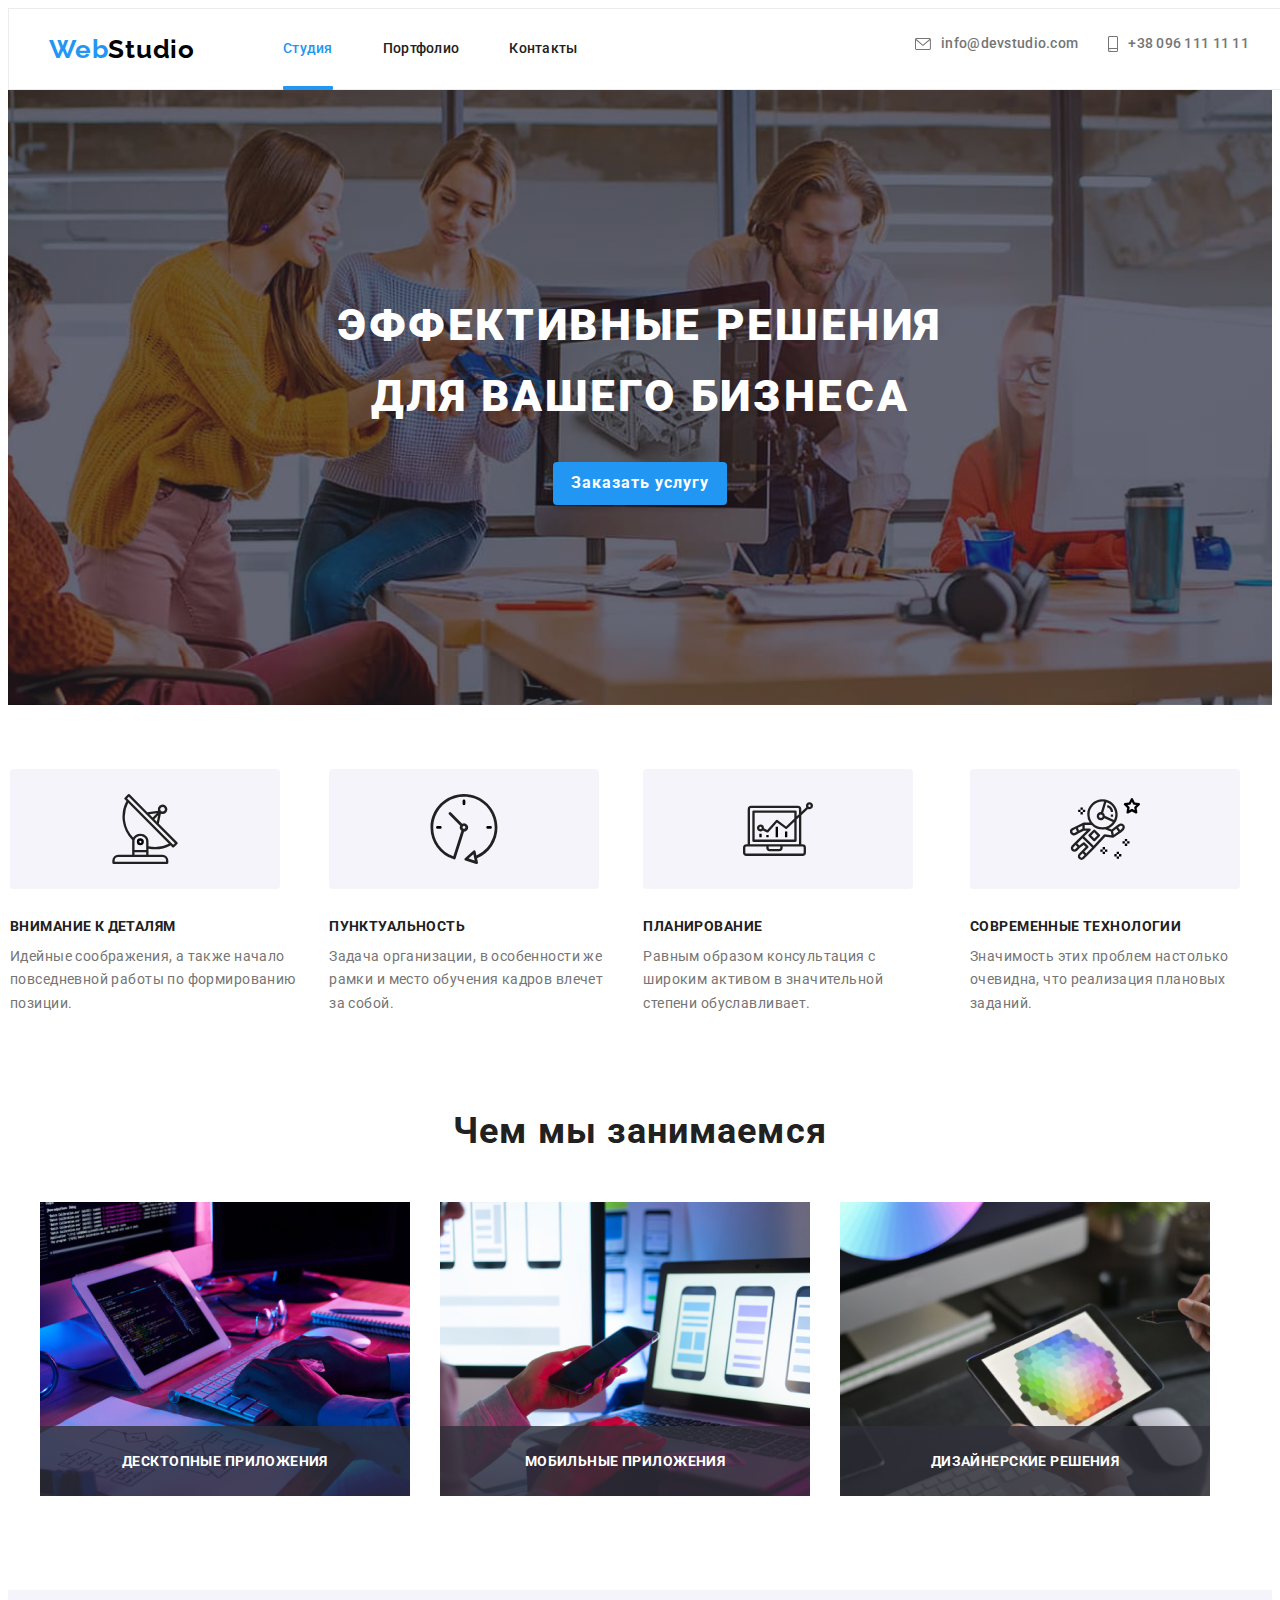
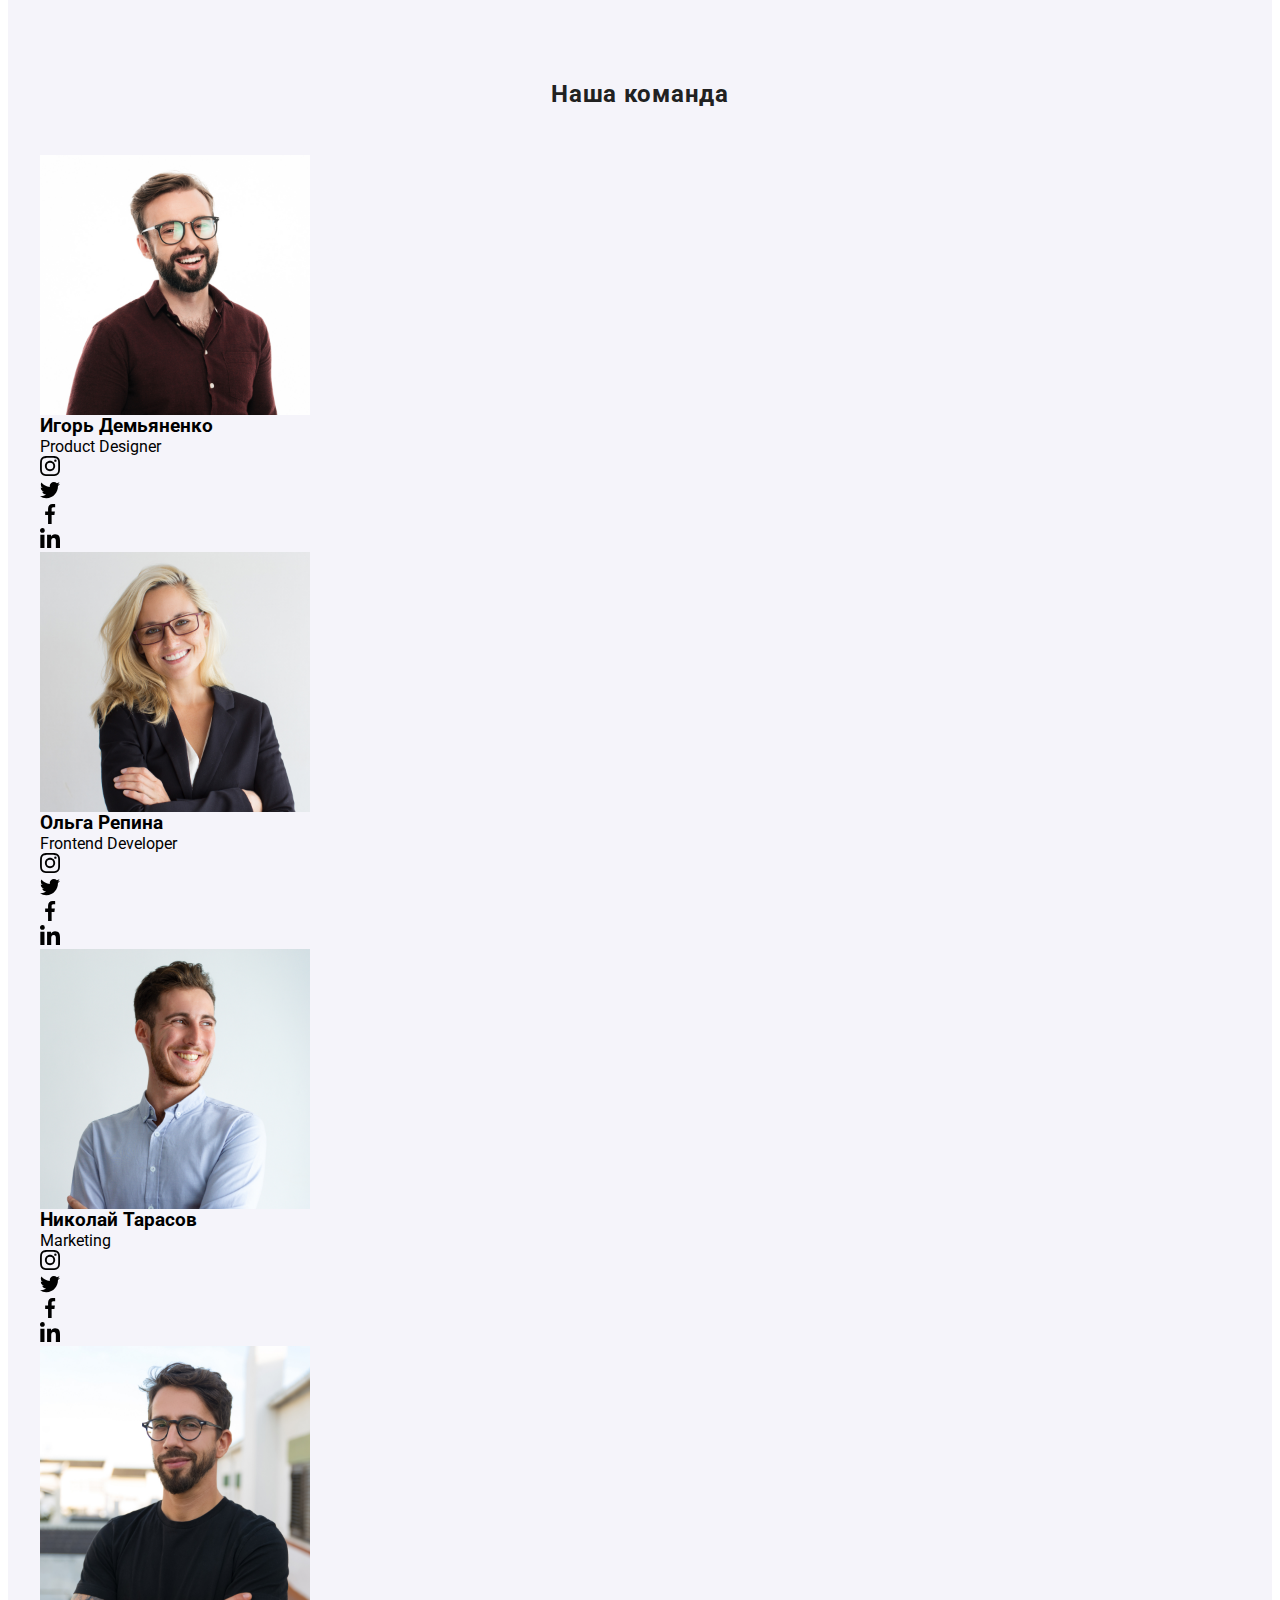
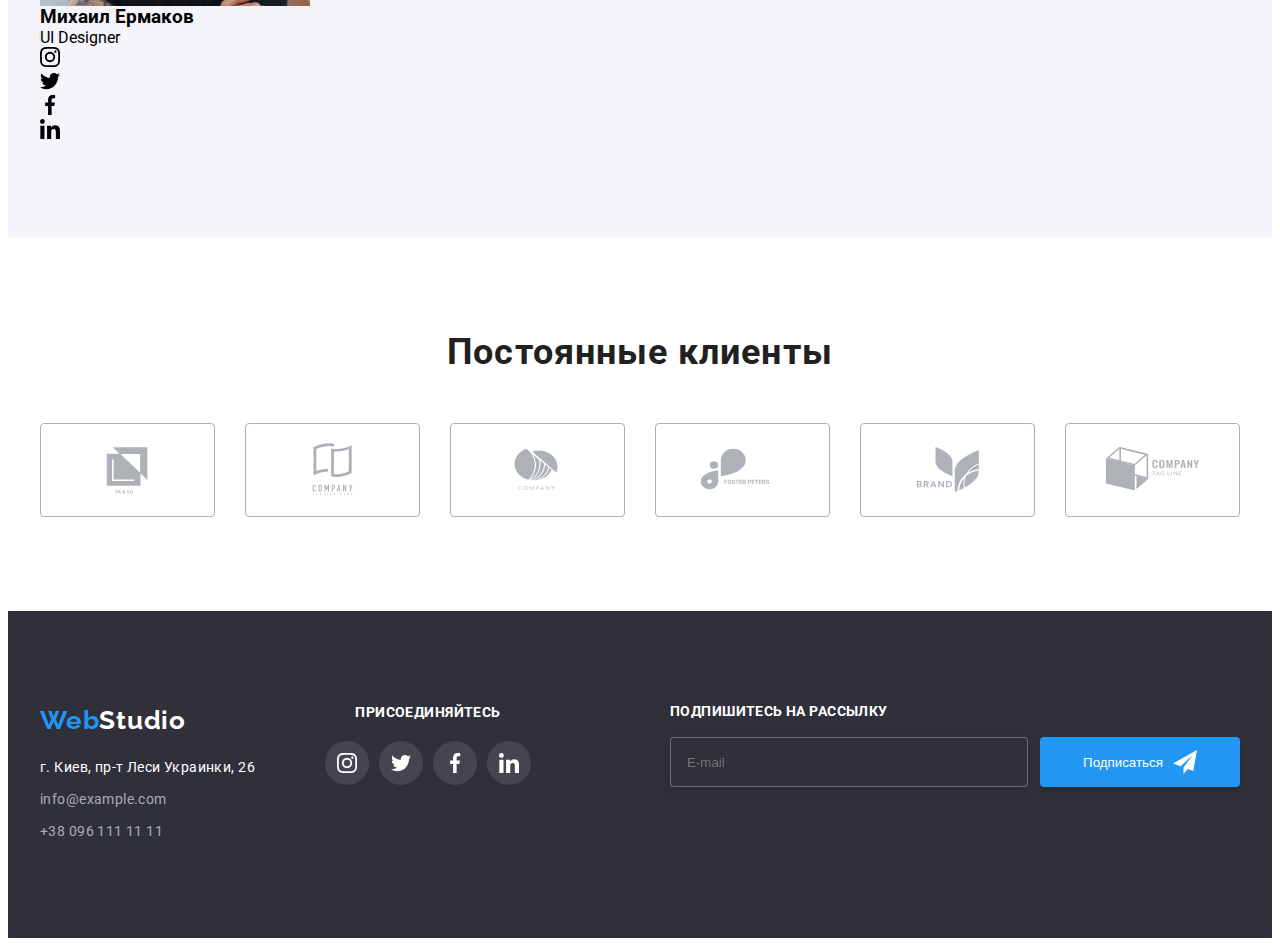
==== commit 6c956333: "+" ====
--- a/index.html
+++ b/index.html
@@ -76,7 +76,7 @@
                 <li class="mobile-menu__item list"> <a class="mobile-menu__item-link link" href="./portfolio.html">Портфолио</a></li>
                 <li class="mobile-menu__item list"> <a class="mobile-menu__item-link link" href="">Контакты</a></li>
             </ul>
-<div class="flex-wrapper">
+        <div class="flex-wrapper">
                 <ul class="contact-menu list">
                     <li class="contact-menu__item ">
                 
@@ -505,7 +505,7 @@
     <footer class="footer">
         <section class="section-footer section">
             <div class="container footer-container">
-                <div class="footer-section">
+                <div class=" footer-section">
                     <a class="footer-logo link" href="./index.html"><span class="logo-site-footer">Web</span>Studio</a>
                     <address class="footer-addresses">
                         <ul class="footer-list list">
@@ -562,15 +562,17 @@
                 
                     <p class="footer-form-text">Подпишитесь на рассылку</p>
                 
-                
-                <div class="btn-section">
+                <div class="footer-wrapper">
+                <span class="btn-section">
                             <input name="user_mail" type="mail" class="footer-input" required placeholder="E-mail">
                         
-                        </div>
                         
+                </span>
+                        <button type="submit" class="footer-btn">Подписаться</button>
+                        </div>
                         
                     </form>
-                    <button type="submit" class="footer-btn">Подписаться</button>
+                    
                     </div>
                     
                 </div>
@@ -611,20 +613,7 @@
                                 refs.menu.classList.toggle('is-open');
                             }
                         })();
-                    // (() => {
-                    //         const menuBtnRef = document.querySelector("[data-menu-button]");
-                    //         const mobileMenuRef = document.querySelector("[data-menu]");
-
-                    //         menuBtnRef.addEventListener("click", () => {
-                    //             const expanded =
-                    //                 menuBtnRef.getAttribute("aria-expanded") === "true" || false;
-
-                    //             menuBtnRef.classList.toggle("menu-button--is-open");
-                    //             menuBtnRef.getAttribute("aria-expanded", !expanded);
-
-                    //             mobileMenuRef.classList.toggle("nav-container--is-open");
-                    //         });
-                    //     })();
+             
                 </script>
     
     </body>
--- a/css/main.min.css
+++ b/css/main.min.css
@@ -1,2 +1,2 @@
-:root{--primary-font-family: "Roboto", sans-serif;--secondary-font-family: "Raleway", sans-serif;--primary-text-color-dark: #212121;--primary-text-color-light: #757575;--secondary-text-color-light: #ffffff;--third-text-color-light: #f5f4fa;--accent-color: #2196f3}body{font-family:"Roboto", sans-serif}h1,h2,h3,h4,h5,h6,p{margin-top:0;margin-bottom:0}ul,ol{padding-left:0;margin-top:0;margin-bottom:0}img{display:block}.list{list-style:none}.link{text-decoration:none}.section{padding-top:60px;padding-bottom:60px}.container{padding-left:15px;padding-right:15px}@media screen and (min-width: 480px){.container{width:448px;margin-left:auto;margin-right:auto}}@media screen and (min-width: 768px){.container{width:767px}}@media screen and (min-width: 1200px){.container{width:1200px}.section{padding-top:94px;padding-bottom:94px}}.visually-hidden{position:absolute;width:1px;height:1px;margin:-1px;border:0;padding:0;white-space:nowrap;clip-path:inset(100%);clip:rect(0 0 0 0);overflow:hidden}.navigation{display:none}.header-container__list{display:none}.header{position:relative;padding-top:16px;padding-bottom:16px}@media screen and (min-width: 768px){.header{padding-bottom:0;padding-top:0}}.logo{font-family:var(--secondary-font-family);font-weight:700;font-size:26px;line-height:1.19;letter-spacing:0.03em;color:#000000}.logo-site{font-family:var(--secondary-font-family);font-weight:700;font-size:26px;line-height:1.19;letter-spacing:0.03em;color:var(--accent-color)}@media screen and (min-width: 1200px){.header{padding:0}.header__container{display:flex;align-items:center;padding-left:15px;padding-right:15px;margin-left:auto;margin-right:auto}}.header__container{display:flex;align-items:center;padding-left:15px;padding-right:15px;margin-left:auto;margin-right:auto}.mobile-menu__close-btn{position:fixed;background-color:transparent;border:none;top:15px;right:15px;padding:0;line-height:0;transition:fill 250ms cubic-bezier(0.4, 0, 0.2, 1)}.mobile-menu-btn{position:relative;background-color:transparent;border:none;padding:0;margin-left:auto;line-height:0;transition:fill 250ms cubic-bezier(0.4, 0, 0.2, 1)}.mobile-menu-btn:hover .mobile-menu-btn__icon{fill:#2196F3}.mobile-menu__close-btn:hover .mobile-menu__close-icon{fill:#2196F3}.mobile-menu{position:fixed;display:flex;top:0;width:100vw;height:100vh;background-color:#fff}.mobile-menu.is-open{opacity:1;visibility:visible;pointer-events:auto;transition:opacity 250ms cubic-bezier(0.4, 0, 0.2, 1)}.mobile-menu{opacity:0;visibility:hidden;pointer-events:none}.mobile-menu__item-link{font-weight:500;font-size:40px;line-height:0.85;letter-spacing:0.02em;color:#212121}.mobile-menu__item-link:hover{color:#2196F3}.mobile-menu__item:not(:last-child){margin-bottom:32px}.mobile-menu__list{margin-top:48px}.contact-menu__link{font-weight:500;font-size:24px;line-height:0.86;letter-spacing:0.02em;color:#757575}.contact-menu__link:hover{font-size:34px;color:#2196F3}.contact-menu__item:not(:last-child){margin-bottom:32px}.socials-list{display:flex;align-items:center;flex-wrap:wrap;margin-bottom:48px;margin-top:64px}.socials-list__link{font-weight:500;font-size:18px;line-height:0.81;letter-spacing:0.02em;color:#2196F3}.socials-list__item:not(:last-child):after{content:"";display:inline;border-right:1px solid rgba(33,33,33,0.2);margin-left:10px;margin-right:10px;background-color:rgba(33,33,33,0.2)}@media screen and (min-width: 768px){.mobile-menu-btn{display:none}.navigation{display:block}.header-container__list{display:block}.navigation{display:flex;flex-direction:row;margin-left:88px}.nav-list{display:flex;flex-direction:row}.header-container__icon{margin-right:10px}.nav-list__item{position:relative}.nav-list__item:not(:last-child){margin-right:50px}.nav-list__link{display:block;padding:32px 0}.nav-list__link{font-weight:500;font-size:14px;line-height:1.14;letter-spacing:0.02em;color:#212121;transition:color 250ms cubic-bezier(0.4, 0, 0.2, 1)}.nav-list__link:hover,.nav-list__link:focus{color:var(--accent-color)}.nav-list__link_current{color:var(--accent-color);position:relative}.nav-list__link_current::after{content:"";display:block;position:absolute;bottom:-1px;width:100%;height:4px;background:#2196f3;border-radius:1px}.header-container__list{display:flex;flex-direction:column;margin-left:auto}.header-container__link{display:flex;align-items:center;font-weight:500;font-size:14px;line-height:1.14;letter-spacing:0.02em;color:var(--primary-text-color-light);fill:#757575;transition:color 250ms cubic-bezier(0.4, 0, 0.2, 1),fill 250ms cubic-bezier(0.4, 0, 0.2, 1)}.header-container__link:hover,.header-container__link:focus{color:var(--accent-color);fill:var(--accent-color)}.header-container__item:not(:last-child){margin-bottom:10px}}@media screen and (min-width: 1200px){.header-container__list{flex-direction:row}.header-container__item:not(:last-child){margin-right:30px}}.flex-wrapper{position:absolute;bottom:0}.hero{background-color:#2f303a;padding-top:118px;padding-bottom:118px}.hero-container__title{font-weight:900;font-size:26px;line-height:1.62;text-align:center;letter-spacing:0.06em;text-transform:uppercase;color:#FFFFFF;margin-bottom:30px}.hero-container{display:flex;flex-direction:column;justify-content:center;align-items:center;margin-left:auto;margin-right:auto}.hero-container__btn{min-height:40px;padding:6px 18px;font-family:inherit;font-weight:700;font-size:16px;line-height:1.88;letter-spacing:0.06em;background-color:var(--accent-color);box-shadow:0px 4px 4px rgba(0,0,0,0.15);border:none;border-radius:4px;cursor:pointer;color:var(--secondary-text-color-light);transition:background-color 250ms cubic-bezier(0.4, 0, 0.2, 1)}.hero-container__btn:hover,.hero-container__btn:focus{background-color:#188ce8;color:var(--secondary-text-color-light)}.hero-bg{margin-right:auto;margin-left:auto;background-repeat:no-repeat;background-size:cover;max-width:100%;height:auto;background-image:linear-gradient(rgba(47,48,58,0.4), rgba(47,48,58,0.4)),url(../img/mobile/Mobile-hero.jpg)}@media screen and (min-width: 768px){.hero-bg{background-image:linear-gradient(rgba(47,48,58,0.4), rgba(47,48,58,0.4)),url(../img/Laptop/Laptop-hero.jpg)}}@media screen and (min-width: 1200px){.hero{background-color:#2f303a;padding-top:200px;padding-bottom:200px}.hero-bg{background-position:center;max-width:1600px;background-image:linear-gradient(rgba(47,48,58,0.4), rgba(47,48,58,0.4)),url(../img/team.jpg)}.hero-container__title{font-size:44px}}.close{position:absolute;right:8px;top:8px;padding:6px;border:1px solid rgba(0,0,0,0.1);box-sizing:border-box;border-radius:50%;cursor:pointer;transition:fill 250ms cubic-bezier(0.4, 0, 0.2, 1)}.close:hover,.close:focus{fill:var(--accent-color)}.modal{position:absolute;top:50%;left:50%;transform:translate(-50%, -50%);width:528px;height:581px;background-color:var(--secondary-text-color-light);box-shadow:0px 1px 3px rgba(0,0,0,0.12),0px 1px 1px rgba(0,0,0,0.14),0px 2px 1px rgba(0,0,0,0.2);border-radius:4px}.main-list{display:flex;flex-wrap:wrap}.overtitle{background:#ffffff;border:1px solid #eeeeee;box-sizing:border-box;padding:20px 24px}.form-section{padding:40px}.form-section__label{display:block;margin-top:10px;font-weight:400;font-size:12px;line-height:0.86;letter-spacing:0.01em;color:var(--primary-text-color-light)}.form-section__title{display:flex;justify-content:center;align-items:center;font-weight:700;font-size:20px;line-height:0.87;letter-spacing:0.03em;color:var(--primary-text-color-dark)}.form-section-input{width:100%;height:40px;margin-top:4px;outline:none;border:1px solid rgba(33,33,33,0.2);box-sizing:border-box;border-radius:4px;padding-left:42px;transition:border 250ms cubic-bezier(0.4, 0, 0.2, 1);cursor:pointer}.form-section-input:focus{border:1px solid var(--accent-color)}.form-section-input:focus+.form-section__icon{fill:var(--accent-color);cursor:text}.form-section__icon{transition:fill 250ms cubic-bezier(0.4, 0, 0.2, 1)}.form-section__wrapper{display:block;position:relative;cursor:pointer}.form-section__icon{position:absolute;left:12px;top:50%;transform:translateY(-50%)}.form-section__btn{display:flex;justify-content:center;align-items:center;margin-right:auto;margin-left:auto;margin-top:30px;cursor:pointer;width:200px;height:50px;left:700px;top:712px;color:var(--secondary-text-color-light);background-color:var(--accent-color);box-shadow:0px 4px 4px rgba(0,0,0,0.15);border-radius:4px;border:none;transition:background-color 250ms cubic-bezier(0.4, 0, 0.2, 1)}.form-section__btn:hover,.form-section__btn:focus{background-color:#188CE8}.form-section__massage{display:block;width:100%;margin-top:4px;padding:12px 16px;height:120px;resize:none;outline:none;cursor:pointer;border:1px solid rgba(33,33,33,0.2);border-radius:4px;transition:border 250ms cubic-bezier(0.4, 0, 0.2, 1)}.form-section__massage:focus{border:1px solid var(--accent-color)}.form-box__label{display:flex;justify-content:center;align-items:center;font-weight:400;font-size:14px;line-height:1.71;letter-spacing:0.03em;color:var(--primary-text-color-light)}.form-box__label::before{content:'';display:inline-block;width:18px;height:18px;border:2px solid var(--primary-text-color-dark);margin-right:10px;border-radius:2px}.form-box__input:checked+.policy-label::before{background-color:var(--accent-color);background-image:url(../icons/icon-check.svg);border:none;background-size:contain;background-repeat:no-repeat;background-origin:border-box;width:18px;height:18px;transition:background-image 250ms cubic-bezier(0.4, 0, 0.2, 1)}.form-box{margin-top:20px}.btn-section{display:flex}.form-box__link{font-weight:400;font-size:14px;line-height:1.71;letter-spacing:0.03em;text-decoration-line:underline;color:var(--accent-color)}.backdrop{position:fixed;top:0;left:0;width:100%;height:100%;z-index:2;background-color:rgba(0,0,0,0.2)}.backdrop.is-hidden{pointer-events:none;opacity:0;transition:opacity 250ms cubic-bezier(0.4, 0, 0.2, 1)}.backdrop{opacity:1;transition:opacity 250ms cubic-bezier(0.4, 0, 0.2, 1)}.icon-section{display:flex;justify-content:center;align-items:center;height:120px;background-color:#f5f4fa;border-radius:4px;margin-bottom:30px}.caption-subtitle{display:flex;justify-content:center;margin-bottom:10px;font-weight:700;font-size:14px;line-height:1.14;letter-spacing:0.03em;text-transform:uppercase;color:var(--primary-text-color-dark)}.caption-text{font-weight:400;font-size:14px;line-height:1.71;letter-spacing:0.03em;color:var(--primary-text-color-light)}.caption-list-item:not(:last-child){margin-bottom:30px}@media screen and (min-width: 768px){.caption{display:flex;justify-content:center}.caption-list{display:grid;grid-template-columns:1fr 2fr;grid-column-gap:30px;grid-row-gap:30px}.caption-subtitle{display:flex;justify-content:start}.icon-section{width:354px}}@media screen and (min-width: 1200px){.icon-section{width:270px;height:120px}.caption-list{display:flex;flex-direction:row;margin-top:-30px;margin-left:-30px}.caption-list-item{flex-basis:calc((100% - 120px) / 4);margin-top:30px;margin-left:30px}}.obligation-section{display:none}@media screen and (min-width: 1200px){.obligation-section{display:block}.obligation{margin-bottom:50px;font-weight:700;font-size:36px;line-height:1.17;text-align:center;letter-spacing:0.03em;color:var(--primary-text-color-dark)}.obligation-section{padding-top:0}.obligation-list{display:flex}.obligation-list-item{position:relative}.obligation-list-item:not(:first-child){margin-left:30px}.overlay-bg{position:absolute;bottom:0;width:100%;height:70px;background-color:rgba(47,48,58,0.8)}.main-overlay-text{display:flex;justify-content:center;align-items:center;font-weight:700;font-size:14px;line-height:0.88;letter-spacing:0.03em;text-transform:uppercase;color:var(--secondary-text-color-light)}}.team-section{background-color:#f5f4fa}.subtitle{margin-bottom:50px;font-weight:700;font-size:24px;line-height:0.85;text-align:center;letter-spacing:0.03em;color:var(--primary-text-color-dark)}.list-clients{display:flex;justify-content:center;flex-wrap:wrap;display:grid;grid-template-columns:1fr 1fr;grid-column-gap:30px;grid-row-gap:30px}.clients-title{font-weight:700;font-size:28px;line-height:0.85;margin-bottom:30px;text-align:center;letter-spacing:0.03em;color:#212121}@media screen and (min-width: 768px){.list-clients{display:grid;grid-template-columns:1fr 1fr 1fr}}@media screen and (min-width: 1200px){.list-clients{display:grid;grid-template-columns:1fr 1fr 1fr 1fr 1fr 1fr}.clients-title{margin-bottom:50px;font-size:36px;line-height:1.17}}.clients-link{display:flex;justify-content:center;align-items:center;height:92px;border:1px solid #afb1b8;border-radius:4px;transition:border 250ms cubic-bezier(0.4, 0, 0.2, 1),fill 250ms cubic-bezier(0.4, 0, 0.2, 1)}.clients-link:hover,.clients-link:focus{border:1px solid #2196f3;box-sizing:border-box;border-radius:4px}.clients-link:hover .clients-logo,.clients-link:focus .clients-logo{fill:#2196f3}.clients-logo{fill:#afb1b8;transition:fill 250ms cubic-bezier(0.4, 0, 0.2, 1)}.footer{background-color:#2f303a}.section-footer{display:flex;justify-content:center}.footer-addresses{margin-top:20px}.footer-logo{margin-bottom:20px;font-family:var(--secondary-font-family);font-weight:700;font-size:24px;line-height:0.86;letter-spacing:0.03em;color:var(--secondary-text-color-light)}.logo-site-footer{display:inline-block;font-family:var(--secondary-font-family);font-weight:700;font-size:24px;line-height:0.86;letter-spacing:0.03em;color:var(--accent-color)}@media screen and (min-width: 1200px){.footer-logo{font-size:26px;line-height:1.19}.logo-site-footer{font-size:26px;line-height:1.19}}.footer-list-item:not(:last-child){margin-bottom:8px}.footer-list-address{display:flex;font-style:normal;font-weight:400;font-size:14px;line-height:1.71;letter-spacing:0.03em;color:var(--secondary-text-color-light);transition:color 250ms cubic-bezier(0.4, 0, 0.2, 1)}.footer-list-address:hover,.footer-list-address:focus{color:var(--accent-color)}.footer-list-link{font-style:normal;font-weight:400;font-size:14px;line-height:1.71;letter-spacing:0.03em;color:rgba(255,255,255,0.6);transition:color 250ms cubic-bezier(0.4, 0, 0.2, 1)}.footer-list-link:hover,.footer-list-link:focus{color:var(--accent-color)}.second-container{display:flex;flex-direction:column;text-align:center;align-items:center;margin-top:60px}.second-title{font-weight:700;font-size:14px;line-height:1.14;letter-spacing:0.03em;text-transform:uppercase;color:#ffffff}.second-list{display:flex;margin-top:20px}.second-list-item:not(:first-child){margin-left:10px}.list-item-link{fill:var(--secondary-text-color-light);display:flex;justify-content:center;align-items:center;width:44px;height:44px;border-radius:50%;background:rgba(255,255,255,0.1);transition:background-color 250ms cubic-bezier(0.4, 0, 0.2, 1)}.list-item-link:hover,.list-item-link:focus{background:var(--accent-color)}.footer-form-text{text-align:center;margin-top:20px;font-weight:700;font-size:14px;line-height:0.88;letter-spacing:0.03em;text-transform:uppercase;cursor:default;color:var(--secondary-text-color-light)}.footer-input{display:block;padding:15px 16px;max-width:450px;height:50px;cursor:pointer;outline:none;background-color:#2f303A;border:1px solid rgba(255,255,255,0.3);box-sizing:border-box;filter:drop-shadow(0px 4px 4px rgba(0,0,0,0.15));border-radius:4px;color:var(--secondary-text-color-light)}.check-link{font-weight:400;font-size:14px;line-height:1.71;letter-spacing:0.03em;text-decoration-line:underline;color:var(--accent-color)}.footer-form-text{font-weight:700;font-size:14px;line-height:0.88;letter-spacing:0.03em;text-transform:uppercase;cursor:default;color:var(--secondary-text-color-light)}.footer-input{padding:15px 16px;margin-top:20px;width:90vw;cursor:pointer;outline:none;background-color:#2f303A;border:1px solid rgba(255,255,255,0.3);box-sizing:border-box;filter:drop-shadow(0px 4px 4px rgba(0,0,0,0.15));border-radius:4px;color:var(--secondary-text-color-light)}.footer-btn{display:flex;justify-content:center;align-items:center;margin-right:auto;margin-left:auto;margin-top:20px;width:200px;height:50px;cursor:pointer;color:var(--secondary-text-color-light);background:var(--accent-color);border:none;box-shadow:0px 4px 4px rgba(0,0,0,0.15);border-radius:4px}.footer-btn::after{content:'';display:block;margin-left:10px;width:24px;height:24px;background-image:url(../icons/icon-send.svg);background-repeat:no-repeat;background-size:contain}@media screen and (min-width: 768px){.footer-list{display:flex;justify-content:center;align-items:center;flex-direction:column}.footer-logo{display:inline-block}}.main-section{background-color:var(--secondary-text-color-light)}.portfolio-list{display:flex;justify-content:center;margin-bottom:50px}.portfolio-list-item:not(:first-child){margin-left:8px}.title-portfolio{display:flex;justify-content:center}.portfolio-btn{min-height:40px;padding:6px 22px;border:0;border-radius:4px;font-family:inherit;font-weight:500;font-size:16px;line-height:1.63;text-align:center;letter-spacing:0.03em;color:var(--primary-text-color-dark);background-color:var(--third-text-color-light);cursor:pointer;transition:background-color 250ms cubic-bezier(0.4, 0, 0.2, 1),color 250ms cubic-bezier(0.4, 0, 0.2, 1),box-shadow 200ms cubic-bezier(0.4, 0, 0.2, 1)}.portfolio-btn:hover,.portfolio-btn:focus{color:var(--secondary-text-color-light);background-color:var(--accent-color);box-shadow:0px 3px 1px rgba(0,0,0,0.1),0px 1px 2px rgba(0,0,0,0.08),0px 2px 2px rgba(0,0,0,0.12)}.main-list-title{font-weight:700;font-size:18px;line-height:2;letter-spacing:0.06em;color:var(--primary-text-color-dark)}.main-list-subtitle{font-weight:400;font-size:16px;line-height:1.87;letter-spacing:0.03em;color:var(--primary-text-color-light)}.main-links{flex-basis:calc((100% - 60px) / 3);margin-right:30px;margin-bottom:30px;display:flex;flex-wrap:wrap;transition:box-shadow 200ms cubic-bezier(0.4, 0, 0.2, 1)}.main-links:nth-child(3n){margin-right:0}.main-links:nth-last-child(-n+3){margin-bottom:0}.main-links:hover,.main-links:focus{box-shadow:0px 1px 1px rgba(0,0,0,0.12),0px 4px 4px rgba(0,0,0,0.06),1px 4px 6px rgba(0,0,0,0.16)}.main-links,.main-links .view{transition:transform 250ms cubic-bezier(0.4, 0, 0.2, 1)}.main-links:hover .view,.main-links:focus .view{transform:translateY(0)}.point{position:relative;overflow:hidden}.view{position:absolute;top:0;width:100%;height:100%;overflow:hidden;transform:translateY(110%);background-color:rgba(33,150,243,0.9)}.view-text{display:block;position:absolute;font-weight:400;font-size:18px;line-height:1.56;padding:63px 24px;letter-spacing:0.03em;color:var(--secondary-text-color-light)}
+:root{--primary-font-family: "Roboto", sans-serif;--secondary-font-family: "Raleway", sans-serif;--primary-text-color-dark: #212121;--primary-text-color-light: #757575;--secondary-text-color-light: #ffffff;--third-text-color-light: #f5f4fa;--accent-color: #2196f3}body{font-family:"Roboto", sans-serif}h1,h2,h3,h4,h5,h6,p{margin-top:0;margin-bottom:0}ul,ol{padding-left:0;margin-top:0;margin-bottom:0}img{display:block}ul{list-style:none}a{text-decoration:none}.section{padding-top:60px;padding-bottom:60px}.container{padding-left:15px;padding-right:15px}@media screen and (min-width: 480px){.container{width:448px;margin-left:auto;margin-right:auto}}@media screen and (min-width: 768px){.container{width:767px}}@media screen and (min-width: 1200px){.container{width:1200px}.section{padding-top:94px;padding-bottom:94px}}.visually-hidden{position:absolute;width:1px;height:1px;margin:-1px;border:0;padding:0;white-space:nowrap;clip-path:inset(100%);clip:rect(0 0 0 0);overflow:hidden}.navigation{display:none}.header-container__list{display:none}.header{position:relative;width:100vw;padding-top:16px;padding-bottom:16px;border:1px solid #ECECEC}@media screen and (min-width: 768px){.header{padding-bottom:0;padding-top:0}}.logo{font-family:var(--secondary-font-family);font-weight:700;font-size:26px;line-height:1.19;letter-spacing:0.03em;color:#000000}.logo-site{font-family:var(--secondary-font-family);font-weight:700;font-size:26px;line-height:1.19;letter-spacing:0.03em;color:var(--accent-color)}@media screen and (min-width: 1200px){.header{padding:0}.header__container{display:flex;align-items:center;padding-left:15px;padding-right:15px;margin-left:auto;margin-right:auto}}.header__container{display:flex;align-items:center;padding-left:15px;padding-right:15px;margin-left:auto;margin-right:auto}.mobile-menu__close-btn{position:fixed;background-color:transparent;border:none;top:15px;right:15px;padding:0;line-height:0;transition:fill 250ms cubic-bezier(0.4, 0, 0.2, 1)}.mobile-menu-btn{position:relative;background-color:transparent;border:none;padding:0;margin-left:auto;line-height:0;transition:fill 250ms cubic-bezier(0.4, 0, 0.2, 1)}.mobile-menu-btn:hover .mobile-menu-btn__icon{fill:#2196F3}.mobile-menu__close-btn:hover .mobile-menu__close-icon{fill:#2196F3}.mobile-menu{position:fixed;display:flex;top:0;width:100vw;height:100vh;background-color:#fff}.mobile-menu.is-open{opacity:1;visibility:visible;pointer-events:auto;transition:opacity 250ms cubic-bezier(0.4, 0, 0.2, 1)}.mobile-menu{opacity:0;visibility:hidden;pointer-events:none}.mobile-menu__item-link{font-weight:500;font-size:40px;line-height:0.85;letter-spacing:0.02em;color:#212121}.mobile-menu__item-link:hover{color:#2196F3}.mobile-menu__item:not(:last-child){margin-bottom:32px}.mobile-menu__list{margin-top:48px}.contact-menu__link{font-weight:500;font-size:24px;line-height:0.86;letter-spacing:0.02em;color:#757575}.contact-menu__link:hover{font-size:34px;color:#2196F3}.contact-menu__item:not(:last-child){margin-bottom:32px}.socials-list{display:flex;align-items:center;flex-wrap:wrap;margin-bottom:48px;margin-top:64px}.socials-list__link{font-weight:500;font-size:18px;line-height:0.81;letter-spacing:0.02em;color:#2196F3}.socials-list__item:not(:last-child):after{content:"";display:inline;border-right:1px solid rgba(33,33,33,0.2);margin-left:10px;margin-right:10px;background-color:rgba(33,33,33,0.2)}@media screen and (min-width: 768px){.mobile-menu-btn{display:none}.navigation{display:block}.header-container__list{display:block}.navigation{display:flex;flex-direction:row;margin-left:88px}.nav-list{display:flex;flex-direction:row}.header-container__icon{margin-right:10px}.nav-list__item{position:relative}.nav-list__item:not(:last-child){margin-right:50px}.nav-list__link{display:block;padding:32px 0}.nav-list__link{font-weight:500;font-size:14px;line-height:1.14;letter-spacing:0.02em;color:#212121;transition:color 250ms cubic-bezier(0.4, 0, 0.2, 1)}.nav-list__link:hover,.nav-list__link:focus{color:var(--accent-color)}.nav-list__link_current{color:var(--accent-color);position:relative}.nav-list__link_current::after{content:"";display:block;position:absolute;bottom:-1px;width:100%;height:4px;background:#2196f3;border-radius:1px}.header-container__list{display:flex;flex-direction:column;margin-left:auto}.header-container__link{display:flex;align-items:center;font-weight:500;font-size:14px;line-height:1.14;letter-spacing:0.02em;color:var(--primary-text-color-light);fill:#757575;transition:color 250ms cubic-bezier(0.4, 0, 0.2, 1),fill 250ms cubic-bezier(0.4, 0, 0.2, 1)}.header-container__link:hover,.header-container__link:focus{color:var(--accent-color);fill:var(--accent-color)}.header-container__item:not(:last-child){margin-bottom:10px}}@media screen and (min-width: 1200px){.header-container__list{flex-direction:row}.header-container__item:not(:last-child){margin-right:30px}}.flex-wrapper{position:absolute;bottom:0}.hero{background-color:#2f303a;padding-top:118px;padding-bottom:118px}.hero-container__title{font-weight:900;font-size:26px;line-height:1.62;text-align:center;letter-spacing:0.06em;text-transform:uppercase;color:#FFFFFF;margin-bottom:30px}.hero-container{display:flex;flex-direction:column;justify-content:center;align-items:center;margin-left:auto;margin-right:auto}.hero-container__btn{min-height:40px;padding:6px 18px;font-family:inherit;font-weight:700;font-size:16px;line-height:1.88;letter-spacing:0.06em;background-color:var(--accent-color);box-shadow:0px 4px 4px rgba(0,0,0,0.15);border:none;border-radius:4px;cursor:pointer;color:var(--secondary-text-color-light);transition:background-color 250ms cubic-bezier(0.4, 0, 0.2, 1)}.hero-container__btn:hover,.hero-container__btn:focus{background-color:#188ce8;color:var(--secondary-text-color-light)}.hero-bg{margin-right:auto;margin-left:auto;background-repeat:no-repeat;background-size:cover;max-width:100%;height:auto;background-image:linear-gradient(rgba(47,48,58,0.4), rgba(47,48,58,0.4)),url(../img/mobile/Mobile-hero.jpg)}@media screen and (min-width: 768px){.hero-bg{background-image:linear-gradient(rgba(47,48,58,0.4), rgba(47,48,58,0.4)),url(../img/Laptop/Laptop-hero.jpg)}}@media screen and (min-width: 1200px){.hero{background-color:#2f303a;padding-top:200px;padding-bottom:200px}.hero-bg{background-position:center;max-width:1600px;background-image:linear-gradient(rgba(47,48,58,0.4), rgba(47,48,58,0.4)),url(../img/team.jpg)}.hero-container__title{font-size:44px}}.close{position:absolute;right:8px;top:8px;padding:6px;border:1px solid rgba(0,0,0,0.1);box-sizing:border-box;border-radius:50%;cursor:pointer;transition:fill 250ms cubic-bezier(0.4, 0, 0.2, 1)}.close:hover,.close:focus{fill:var(--accent-color)}.modal{position:absolute;top:50%;left:50%;transform:translate(-50%, -50%);width:528px;height:581px;background-color:var(--secondary-text-color-light);box-shadow:0px 1px 3px rgba(0,0,0,0.12),0px 1px 1px rgba(0,0,0,0.14),0px 2px 1px rgba(0,0,0,0.2);border-radius:4px}.main-list{display:flex;flex-wrap:wrap}.overtitle{background:#ffffff;border:1px solid #eeeeee;box-sizing:border-box;padding:20px 24px}.form-section{padding:40px}.form-section__label{display:block;margin-top:10px;font-weight:400;font-size:12px;line-height:0.86;letter-spacing:0.01em;color:var(--primary-text-color-light)}.form-section__title{display:flex;justify-content:center;align-items:center;font-weight:700;font-size:20px;line-height:0.87;letter-spacing:0.03em;color:var(--primary-text-color-dark)}.form-section-input{width:100%;height:40px;margin-top:4px;outline:none;border:1px solid rgba(33,33,33,0.2);box-sizing:border-box;border-radius:4px;padding-left:42px;transition:border 250ms cubic-bezier(0.4, 0, 0.2, 1);cursor:pointer}.form-section-input:focus{border:1px solid var(--accent-color)}.form-section-input:focus+.form-section__icon{fill:var(--accent-color);cursor:text}.form-section__icon{transition:fill 250ms cubic-bezier(0.4, 0, 0.2, 1)}.form-section__wrapper{display:block;position:relative;cursor:pointer}.form-section__icon{position:absolute;left:12px;top:50%;transform:translateY(-50%)}.form-section__btn{display:flex;justify-content:center;align-items:center;margin-right:auto;margin-left:auto;margin-top:30px;cursor:pointer;width:200px;height:50px;left:700px;top:712px;color:var(--secondary-text-color-light);background-color:var(--accent-color);box-shadow:0px 4px 4px rgba(0,0,0,0.15);border-radius:4px;border:none;transition:background-color 250ms cubic-bezier(0.4, 0, 0.2, 1)}.form-section__btn:hover,.form-section__btn:focus{background-color:#188CE8}.form-section__massage{display:block;width:100%;margin-top:4px;padding:12px 16px;height:120px;resize:none;outline:none;cursor:pointer;border:1px solid rgba(33,33,33,0.2);border-radius:4px;transition:border 250ms cubic-bezier(0.4, 0, 0.2, 1)}.form-section__massage:focus{border:1px solid var(--accent-color)}.form-box__label{display:flex;justify-content:center;align-items:center;font-weight:400;font-size:14px;line-height:1.71;letter-spacing:0.03em;color:var(--primary-text-color-light)}.form-box__label::before{content:'';display:inline-block;width:18px;height:18px;border:2px solid var(--primary-text-color-dark);margin-right:10px;border-radius:2px}.form-box__input:checked+.policy-label::before{background-color:var(--accent-color);background-image:url(../icons/icon-check.svg);border:none;background-size:contain;background-repeat:no-repeat;background-origin:border-box;width:18px;height:18px;transition:background-image 250ms cubic-bezier(0.4, 0, 0.2, 1)}.form-box{margin-top:20px}.btn-section{display:flex}.form-box__link{font-weight:400;font-size:14px;line-height:1.71;letter-spacing:0.03em;text-decoration-line:underline;color:var(--accent-color)}.backdrop{position:fixed;top:0;left:0;width:100%;height:100%;z-index:2;background-color:rgba(0,0,0,0.2)}.backdrop.is-hidden{pointer-events:none;opacity:0;transition:opacity 250ms cubic-bezier(0.4, 0, 0.2, 1)}.backdrop{opacity:1;transition:opacity 250ms cubic-bezier(0.4, 0, 0.2, 1)}.icon-section{display:flex;justify-content:center;align-items:center;height:120px;background-color:#f5f4fa;border-radius:4px;margin-bottom:30px}.caption-subtitle{display:flex;justify-content:center;margin-bottom:10px;font-weight:700;font-size:14px;line-height:1.14;letter-spacing:0.03em;text-transform:uppercase;color:var(--primary-text-color-dark)}.caption-text{font-weight:400;font-size:14px;line-height:1.71;letter-spacing:0.03em;color:var(--primary-text-color-light)}.caption-list-item:not(:last-child){margin-bottom:30px}@media screen and (min-width: 768px){.caption{display:flex;justify-content:center}.caption-list{display:grid;grid-template-columns:1fr 2fr;grid-column-gap:30px;grid-row-gap:30px}.caption-subtitle{display:flex;justify-content:start}.icon-section{width:354px}}@media screen and (min-width: 1200px){.icon-section{width:270px;height:120px}.caption-list{display:flex;flex-direction:row;margin-top:-30px;margin-left:-30px}.caption-list-item{flex-basis:calc((100% - 120px) / 4);margin-top:30px;margin-left:30px}}.obligation-section{display:none}@media screen and (min-width: 1200px){.obligation-section{display:block}.obligation{margin-bottom:50px;font-weight:700;font-size:36px;line-height:1.17;text-align:center;letter-spacing:0.03em;color:var(--primary-text-color-dark)}.obligation-section{padding-top:0}.obligation-list{display:flex}.obligation-list-item{position:relative}.obligation-list-item:not(:first-child){margin-left:30px}.overlay-bg{position:absolute;bottom:0;width:100%;height:70px;background-color:rgba(47,48,58,0.8)}.main-overlay-text{display:flex;justify-content:center;align-items:center;font-weight:700;font-size:14px;line-height:0.88;letter-spacing:0.03em;text-transform:uppercase;color:var(--secondary-text-color-light)}}.team-section{background-color:#f5f4fa}.subtitle{margin-bottom:50px;font-weight:700;font-size:24px;line-height:0.85;text-align:center;letter-spacing:0.03em;color:var(--primary-text-color-dark)}.list-clients{display:flex;justify-content:center;flex-wrap:wrap;display:grid;grid-template-columns:1fr 1fr;grid-column-gap:30px;grid-row-gap:30px}.clients-title{font-weight:700;font-size:28px;line-height:0.85;margin-bottom:30px;text-align:center;letter-spacing:0.03em;color:#212121}@media screen and (min-width: 768px){.list-clients{display:grid;grid-template-columns:1fr 1fr 1fr}}@media screen and (min-width: 1200px){.list-clients{display:grid;grid-template-columns:1fr 1fr 1fr 1fr 1fr 1fr}.clients-title{margin-bottom:50px;font-size:36px;line-height:1.17}}.clients-link{display:flex;justify-content:center;align-items:center;height:92px;border:1px solid #afb1b8;border-radius:4px;transition:border 250ms cubic-bezier(0.4, 0, 0.2, 1),fill 250ms cubic-bezier(0.4, 0, 0.2, 1)}.clients-link:hover,.clients-link:focus{border:1px solid #2196f3;box-sizing:border-box;border-radius:4px}.clients-link:hover .clients-logo,.clients-link:focus .clients-logo{fill:#2196f3}.clients-logo{fill:#afb1b8;transition:fill 250ms cubic-bezier(0.4, 0, 0.2, 1)}.footer{background-color:#2f303a}.footer-logo{margin-bottom:20px;font-family:var(--secondary-font-family);font-weight:700;font-size:24px;line-height:0.86;letter-spacing:0.03em;color:var(--secondary-text-color-light)}.logo-site-footer{display:inline-block;font-family:var(--secondary-font-family);font-weight:700;font-size:24px;line-height:0.86;letter-spacing:0.03em;color:var(--accent-color)}.footer-list-item:not(:last-child){margin-bottom:8px}.footer-list-address{font-style:normal;font-weight:400;font-size:14px;line-height:1.71;letter-spacing:0.03em;color:var(--secondary-text-color-light);transition:color 250ms cubic-bezier(0.4, 0, 0.2, 1)}.footer-list-address:hover,.footer-list-address:focus{color:var(--accent-color)}.footer-list-link{font-style:normal;font-weight:400;font-size:14px;line-height:1.71;letter-spacing:0.03em;color:rgba(255,255,255,0.6);transition:color 250ms cubic-bezier(0.4, 0, 0.2, 1)}.footer-list-link:hover,.footer-list-link:focus{color:var(--accent-color)}.second-container{display:flex;flex-direction:column;text-align:center;align-items:center;margin-top:60px}.second-title{font-weight:700;font-size:14px;line-height:1.14;letter-spacing:0.03em;text-transform:uppercase;color:#ffffff}.second-list{display:flex;margin-top:20px}.second-list-item:not(:first-child){margin-left:10px}.list-item-link{fill:var(--secondary-text-color-light);display:flex;justify-content:center;align-items:center;width:44px;height:44px;border-radius:50%;background:rgba(255,255,255,0.1);transition:background-color 250ms cubic-bezier(0.4, 0, 0.2, 1)}.list-item-link:hover,.list-item-link:focus{background:var(--accent-color)}.footer-form-text{text-align:center;margin-top:20px;font-weight:700;font-size:14px;line-height:0.88;letter-spacing:0.03em;text-transform:uppercase;cursor:default;color:var(--secondary-text-color-light)}.footer-input{display:block;padding:15px 16px;height:50px;cursor:pointer;outline:none;background-color:#2f303A;border:1px solid rgba(255,255,255,0.3);box-sizing:border-box;filter:drop-shadow(0px 4px 4px rgba(0,0,0,0.15));border-radius:4px;color:var(--secondary-text-color-light)}.check-link{font-weight:400;font-size:14px;line-height:1.71;letter-spacing:0.03em;text-decoration-line:underline;color:var(--accent-color)}.footer-form-text{font-weight:700;font-size:14px;line-height:0.88;letter-spacing:0.03em;text-transform:uppercase;cursor:default;color:var(--secondary-text-color-light)}.footer-input{padding:15px 16px;margin-top:20px;width:90vw;cursor:pointer;outline:none;background-color:#2f303A;border:1px solid rgba(255,255,255,0.3);box-sizing:border-box;filter:drop-shadow(0px 4px 4px rgba(0,0,0,0.15));border-radius:4px;color:var(--secondary-text-color-light)}.footer-btn{display:flex;justify-content:center;align-items:center;margin-right:auto;margin-left:auto;margin-top:20px;width:200px;height:50px;cursor:pointer;color:var(--secondary-text-color-light);background:var(--accent-color);border:none;box-shadow:0px 4px 4px rgba(0,0,0,0.15);border-radius:4px}.footer-btn::after{content:'';display:block;margin-left:10px;width:24px;height:24px;background-image:url(../icons/icon-send.svg);background-repeat:no-repeat;background-size:contain}@media screen and (min-width: 768px){.footer-input{margin-left:auto;margin-right:auto;width:450px}.footer-section{display:inline-flex;flex-direction:column;justify-content:center;text-align:center;margin-left:76px}.second-container{display:inline-flex;margin-left:165px;margin-top:0}}@media screen and (max-width: 768px){.footer-section{display:flex;flex-direction:column;justify-content:center;text-align:center}}@media screen and (min-width: 1200px){.footer-container{display:flex;flex-direction:row}.footer-wrapper{display:inline-flex;flex-direction:row}.btn-section{display:inline-flex}.footer-section{display:inline-flex;justify-content:start;text-align:left;margin-left:0}.footer-input{width:358px}.footer-btn{margin-left:12px}.footer-form-text{display:flex;margin-top:0}.footer-form-container{display:inline-flex;margin-left:auto}.footer-wrapper{display:flex-box;flex-direction:row}.second-container{margin-left:70px}.footer-logo{font-size:26px;line-height:1.19}.logo-site-footer{font-size:26px;line-height:1.19}.footer-form{margin-left:93px}}.main-section{background-color:var(--secondary-text-color-light)}.portfolio-list{display:flex;flex-wrap:wrap;margin-right:-8px;margin-bottom:-12px;margin-bottom:40px}.portfolio-list__item{margin-right:8px;margin-bottom:12px}.portfolio-list__btn{min-height:40px;padding:6px 22px;border:0;border-radius:4px;font-family:inherit;font-weight:500;font-size:16px;line-height:1.63;text-align:center;letter-spacing:0.03em;color:var(--primary-text-color-dark);background-color:var(--third-text-color-light);cursor:pointer;transition:background-color 250ms cubic-bezier(0.4, 0, 0.2, 1),color 250ms cubic-bezier(0.4, 0, 0.2, 1),box-shadow 200ms cubic-bezier(0.4, 0, 0.2, 1)}.portfolio-list__btn:hover,.portfolio-list__btn:focus{color:var(--secondary-text-color-light);background-color:var(--accent-color);box-shadow:0px 3px 1px rgba(0,0,0,0.1),0px 1px 2px rgba(0,0,0,0.08),0px 2px 2px rgba(0,0,0,0.12)}.main-list__title{font-weight:700;font-size:18px;line-height:2;letter-spacing:0.06em;color:var(--primary-text-color-dark)}.main-list__subtitle{font-weight:400;font-size:16px;line-height:1.87;letter-spacing:0.03em;color:var(--primary-text-color-light)}.list-photo{size:cover}.main-list__link{margin-left:auto;margin-right:auto;margin-bottom:30px;transition:box-shadow 200ms cubic-bezier(0.4, 0, 0.2, 1)}.main-list__link:hover .portfolio-wrapper__bg,.main-list__link:focus .portfolio-wrapper__bg{transform:translateY(0)}.portfolio-wrapper{position:relative;overflow:hidden}.portfolio-wrapper__bg{position:absolute;top:0;width:100%;height:100%;overflow:hidden;transform:translateY(110%);background-color:rgba(33,150,243,0.9)}.portfolio-wrapper__text{display:block;position:absolute;font-weight:400;font-size:18px;line-height:1.56;padding:63px 24px;letter-spacing:0.03em;color:var(--secondary-text-color-light)}.work{padding-top:60px}@media screen and (min-width: 768px){.portfolio-list{display:flex;justify-content:center;margin-left:auto;margin-right:auto;margin-bottom:40px}.portfolio-list__item{margin-right:8px;margin-bottom:0}}@media screen and (min-width: 1200px){.work{padding-top:94px}}
 /*# sourceMappingURL=main.min.css.map */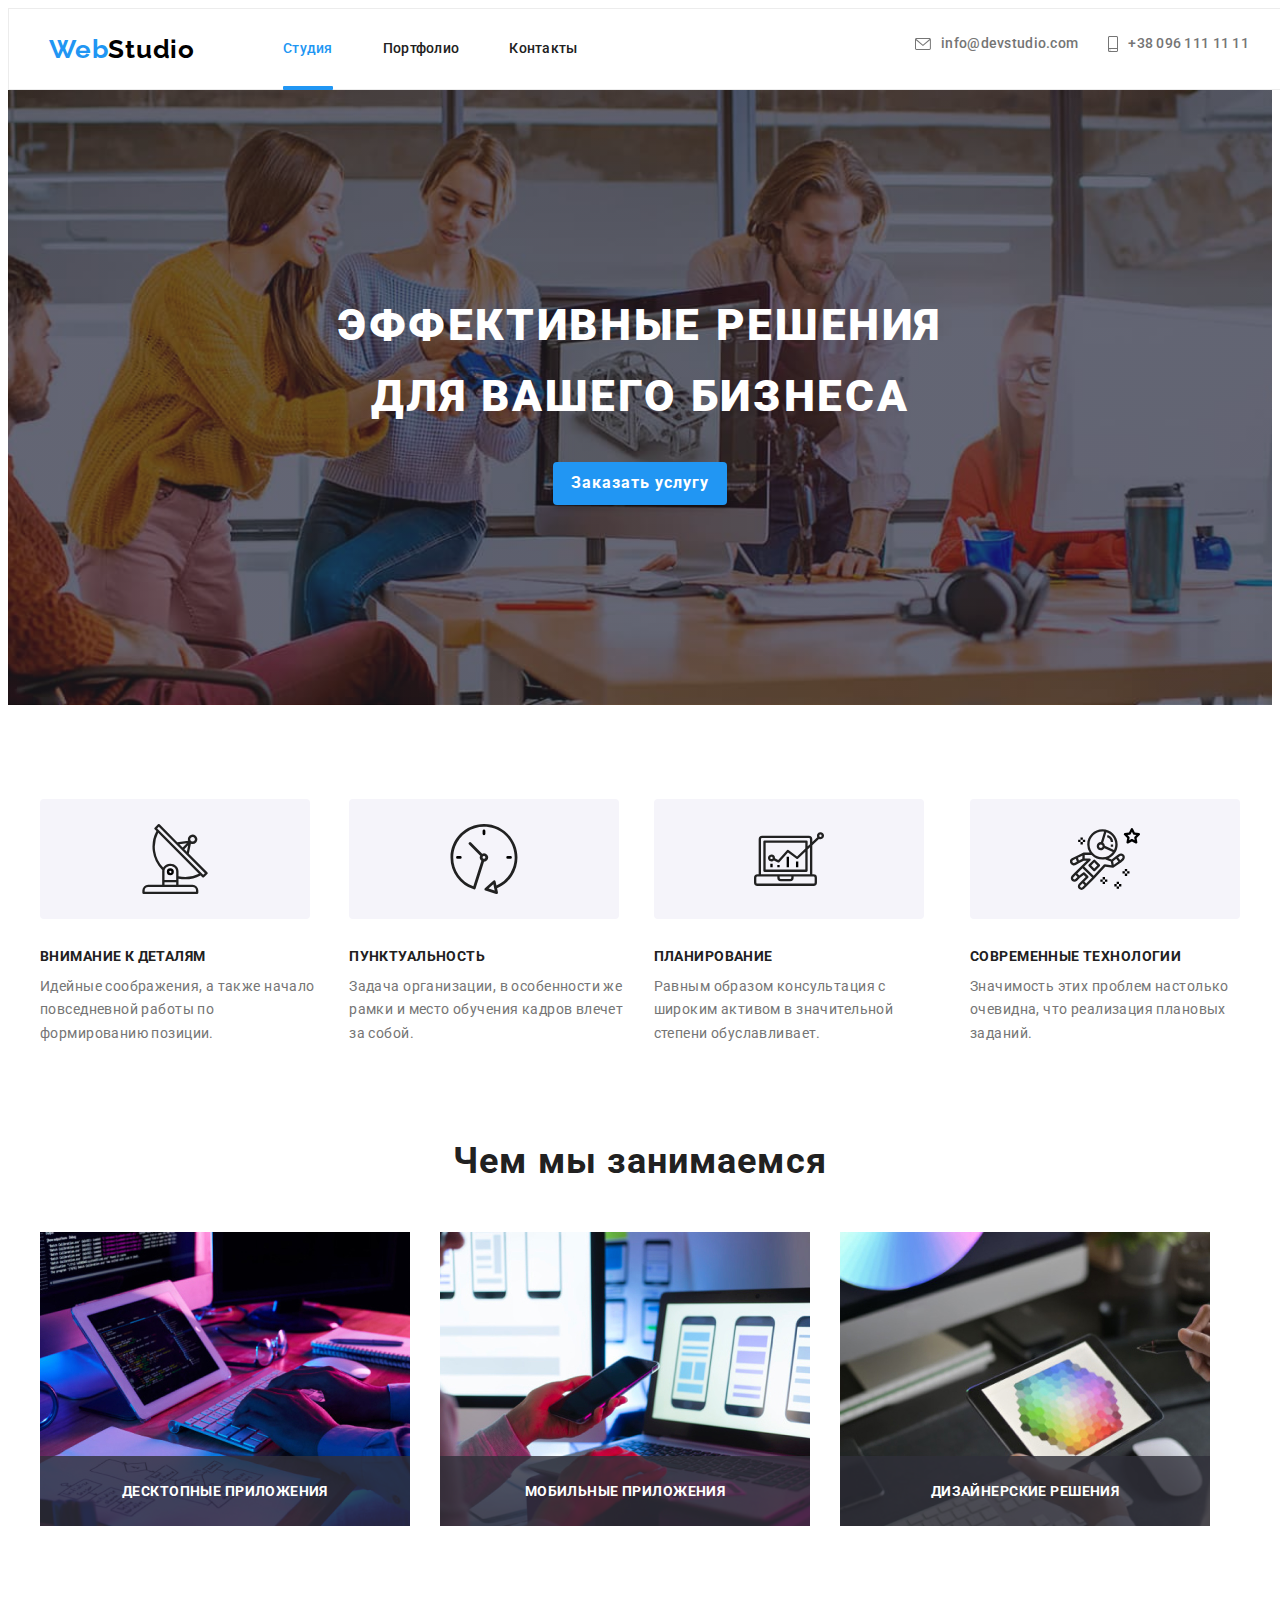
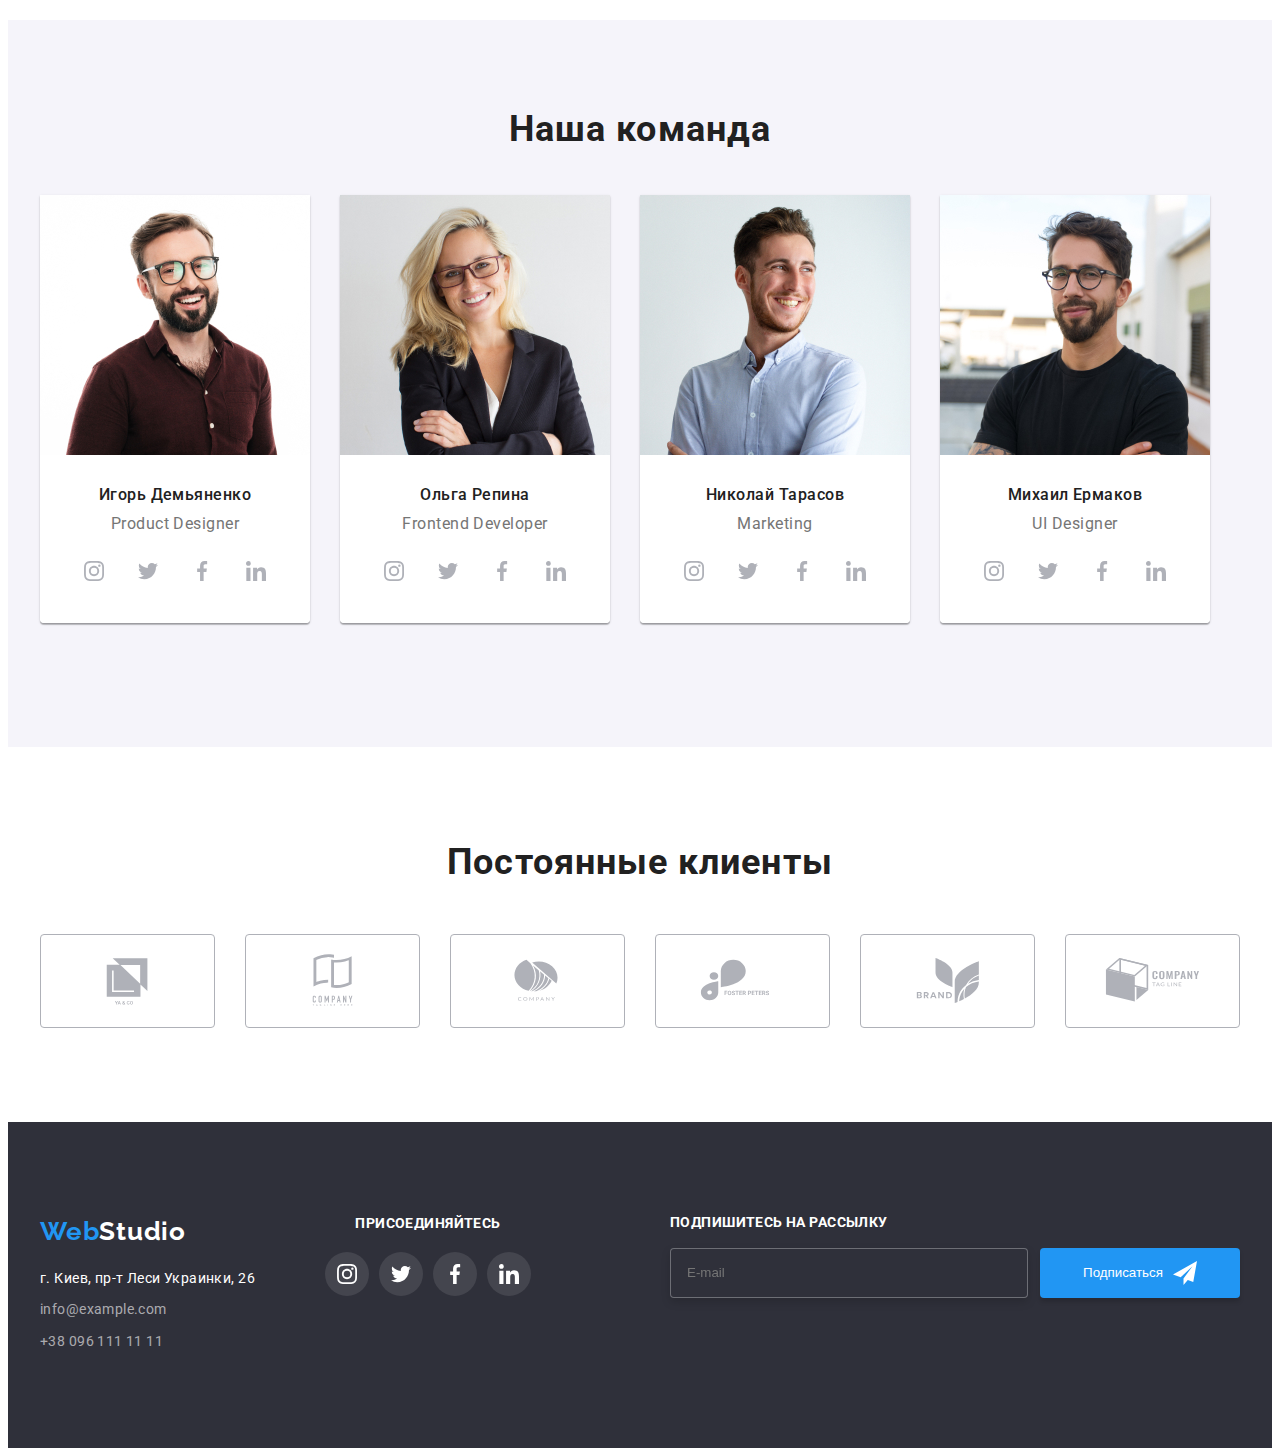
==== commit 19cbb0f1: "+" ====
--- a/index.html
+++ b/index.html
@@ -4,7 +4,7 @@
 <head>
     <meta charset="UTF-8">
     <meta http-equiv="X-UA-Compatible" content="IE=edge">
-    <meta name="viewport" content="width=device-width, initial-scale=1.0">
+    <meta name="viewport" content="width=device-width, initial-scale=1.0" />
     <title>Webstudio</title>
     <link
         href="https://fonts.googleapis.com/css2?family=Raleway:wght@700&family=Roboto:wght@400;500;700;900&display=swap"
@@ -288,8 +288,25 @@
             <div class="container">
                 <h2 class="subtitle ">Наша команда</h2>
                 <ul class="subtitle-list list">
-                    <li class="subtitle-list-item"><img src="./img/crew-1.jpg" alt="дизайнер" class="subtitle-photo"
-                            width="270">
+                    <li class="subtitle-list-item">
+                        
+
+                        <picture>
+                            <source srcset="./img/crew-1.jpg 1x, ./img/crew-1@2x.jpg 2x" media="(min-width: 1200px)"
+                                type="image/jpeg" />
+                            <source srcset="./img/Laptop/person-1.jpg 1x, ./img/Laptop/person-1@2x.jpg 2x" media="(min-width: 768px)"
+                                type="image/jpeg" />
+                            <source srcset="./img/mobile/person-1.jpg 1x, ./img/mobile/person-1@2x.jpg 2x"  media="(max-width: 767px)" 
+                                type="image/jpeg"
+                            />
+                            
+                            
+                            <img class="subtitle-photo" src="./img/crew-1.jpg
+                            " alt="дизайнер">
+                        </picture>
+
+
+
                         <div class="container-title">
                             <h3 class="subtitle-text">Игорь Демьяненко</h3>
 
@@ -328,8 +345,18 @@
                         </div>
                     </li>
 
-                    <li class="subtitle-list-item"><img src="./img/crew-2.jpg" alt="фронтенд" class="subtitle-photo"
-                            width="270">
+                    <li class="subtitle-list-item">
+                        <picture>
+                            <source srcset="./img/crew-2.jpg 1x, ./img/crew-2@2x.jpg 2x" media="(min-width: 1200px)" type="image/jpeg" />
+                            <source srcset="./img/Laptop/person-2.jpg 1x, ./img/Laptop/person-2@2x.jpg 2x" media="(min-width: 768px)"
+                                type="image/jpeg" />
+                            <source srcset="./img/mobile/person-2.jpg 1x, ./img/mobile/person-2@2x.jpg 2x" media="(max-width: 767px)"
+                                type="image/jpeg" />
+                        
+                        
+                            <img class="subtitle-photo" src="./img/crew-1.jpg
+                                                    " alt="дизайнер">
+                        </picture>
                         <div class="container-title">
                             <h3 class="subtitle-text">Ольга Репина</h3>
                             <p class="subtitle-test-desk" lang="en">Frontend Developer</p>
@@ -366,8 +393,18 @@
                             </ul>
                         </div>
                     </li>
-                    <li class="subtitle-list-item"><img src="./img/crew-3.jpg" alt="маркетинг" class="subtitle-photo"
-                            width="270">
+                    <li class="subtitle-list-item">
+                        <picture>
+                            <source srcset="./img/crew-3.jpg 1x, ./img/crew-3@2x.jpg 2x" media="(min-width: 1200px)" type="image/jpeg" />
+                            <source srcset="./img/Laptop/person-3.jpg 1x, ./img/Laptop/person-3@2x.jpg 2x" media="(min-width: 768px)"
+                                type="image/jpeg" />
+                            <source srcset="./img/mobile/person-3.jpg 1x, ./img/mobile/person-3@2x.jpg 2x" media="(max-width: 767px)"
+                                type="image/jpeg" />
+                        
+                        
+                            <img class="subtitle-photo" src="./img/crew-1.jpg
+                                                    " alt="дизайнер">
+                        </picture>
                         <div class="container-title">
                             <h3 class="subtitle-text">Николай Тарасов</h3>
                             <p class="subtitle-test-desk" lang="en">Marketing</p>
@@ -405,8 +442,18 @@
                             <div>
                     </li>
                     </li>
-                    <li class="subtitle-list-item"><img src="./img/crew-4.jpg" alt="дизайнер интерфейса"
-                            class="subtitle-photo" width="270">
+                    <li class="subtitle-list-item">
+                        <picture>
+                            <source srcset="./img/crew-4.jpg 1x, ./img/crew-4@2x.jpg 2x" media="(min-width: 1200px)" type="image/jpeg" />
+                            <source srcset="./img/Laptop/person-4.jpg 1x, ./img/Laptop/person-4@2x.jpg 2x" media="(min-width: 768px)"
+                                type="image/jpeg" />
+                            <source srcset="./img/mobile/person-4.jpg 1x, ./img/mobile/person-4@2x.jpg 2x" media="(max-width: 767px)"
+                                type="image/jpeg" />
+                        
+                        
+                            <img class="subtitle-photo" src="./img/crew-1.jpg
+                                                    " alt="дизайнер">
+                        </picture>
                         <div class="container-title">
                             <h3 class="subtitle-text">Михаил Ермаков</h3>
                             <p class="subtitle-test-desk" lang="en">UI Designer</p>
--- a/css/main.min.css
+++ b/css/main.min.css
@@ -1,2 +1,2 @@
-:root{--primary-font-family: "Roboto", sans-serif;--secondary-font-family: "Raleway", sans-serif;--primary-text-color-dark: #212121;--primary-text-color-light: #757575;--secondary-text-color-light: #ffffff;--third-text-color-light: #f5f4fa;--accent-color: #2196f3}body{font-family:"Roboto", sans-serif}h1,h2,h3,h4,h5,h6,p{margin-top:0;margin-bottom:0}ul,ol{padding-left:0;margin-top:0;margin-bottom:0}img{display:block}ul{list-style:none}a{text-decoration:none}.section{padding-top:60px;padding-bottom:60px}.container{padding-left:15px;padding-right:15px}@media screen and (min-width: 480px){.container{width:448px;margin-left:auto;margin-right:auto}}@media screen and (min-width: 768px){.container{width:767px}}@media screen and (min-width: 1200px){.container{width:1200px}.section{padding-top:94px;padding-bottom:94px}}.visually-hidden{position:absolute;width:1px;height:1px;margin:-1px;border:0;padding:0;white-space:nowrap;clip-path:inset(100%);clip:rect(0 0 0 0);overflow:hidden}.navigation{display:none}.header-container__list{display:none}.header{position:relative;width:100vw;padding-top:16px;padding-bottom:16px;border:1px solid #ECECEC}@media screen and (min-width: 768px){.header{padding-bottom:0;padding-top:0}}.logo{font-family:var(--secondary-font-family);font-weight:700;font-size:26px;line-height:1.19;letter-spacing:0.03em;color:#000000}.logo-site{font-family:var(--secondary-font-family);font-weight:700;font-size:26px;line-height:1.19;letter-spacing:0.03em;color:var(--accent-color)}@media screen and (min-width: 1200px){.header{padding:0}.header__container{display:flex;align-items:center;padding-left:15px;padding-right:15px;margin-left:auto;margin-right:auto}}.header__container{display:flex;align-items:center;padding-left:15px;padding-right:15px;margin-left:auto;margin-right:auto}.mobile-menu__close-btn{position:fixed;background-color:transparent;border:none;top:15px;right:15px;padding:0;line-height:0;transition:fill 250ms cubic-bezier(0.4, 0, 0.2, 1)}.mobile-menu-btn{position:relative;background-color:transparent;border:none;padding:0;margin-left:auto;line-height:0;transition:fill 250ms cubic-bezier(0.4, 0, 0.2, 1)}.mobile-menu-btn:hover .mobile-menu-btn__icon{fill:#2196F3}.mobile-menu__close-btn:hover .mobile-menu__close-icon{fill:#2196F3}.mobile-menu{position:fixed;display:flex;top:0;width:100vw;height:100vh;background-color:#fff}.mobile-menu.is-open{opacity:1;visibility:visible;pointer-events:auto;transition:opacity 250ms cubic-bezier(0.4, 0, 0.2, 1)}.mobile-menu{opacity:0;visibility:hidden;pointer-events:none}.mobile-menu__item-link{font-weight:500;font-size:40px;line-height:0.85;letter-spacing:0.02em;color:#212121}.mobile-menu__item-link:hover{color:#2196F3}.mobile-menu__item:not(:last-child){margin-bottom:32px}.mobile-menu__list{margin-top:48px}.contact-menu__link{font-weight:500;font-size:24px;line-height:0.86;letter-spacing:0.02em;color:#757575}.contact-menu__link:hover{font-size:34px;color:#2196F3}.contact-menu__item:not(:last-child){margin-bottom:32px}.socials-list{display:flex;align-items:center;flex-wrap:wrap;margin-bottom:48px;margin-top:64px}.socials-list__link{font-weight:500;font-size:18px;line-height:0.81;letter-spacing:0.02em;color:#2196F3}.socials-list__item:not(:last-child):after{content:"";display:inline;border-right:1px solid rgba(33,33,33,0.2);margin-left:10px;margin-right:10px;background-color:rgba(33,33,33,0.2)}@media screen and (min-width: 768px){.mobile-menu-btn{display:none}.navigation{display:block}.header-container__list{display:block}.navigation{display:flex;flex-direction:row;margin-left:88px}.nav-list{display:flex;flex-direction:row}.header-container__icon{margin-right:10px}.nav-list__item{position:relative}.nav-list__item:not(:last-child){margin-right:50px}.nav-list__link{display:block;padding:32px 0}.nav-list__link{font-weight:500;font-size:14px;line-height:1.14;letter-spacing:0.02em;color:#212121;transition:color 250ms cubic-bezier(0.4, 0, 0.2, 1)}.nav-list__link:hover,.nav-list__link:focus{color:var(--accent-color)}.nav-list__link_current{color:var(--accent-color);position:relative}.nav-list__link_current::after{content:"";display:block;position:absolute;bottom:-1px;width:100%;height:4px;background:#2196f3;border-radius:1px}.header-container__list{display:flex;flex-direction:column;margin-left:auto}.header-container__link{display:flex;align-items:center;font-weight:500;font-size:14px;line-height:1.14;letter-spacing:0.02em;color:var(--primary-text-color-light);fill:#757575;transition:color 250ms cubic-bezier(0.4, 0, 0.2, 1),fill 250ms cubic-bezier(0.4, 0, 0.2, 1)}.header-container__link:hover,.header-container__link:focus{color:var(--accent-color);fill:var(--accent-color)}.header-container__item:not(:last-child){margin-bottom:10px}}@media screen and (min-width: 1200px){.header-container__list{flex-direction:row}.header-container__item:not(:last-child){margin-right:30px}}.flex-wrapper{position:absolute;bottom:0}.hero{background-color:#2f303a;padding-top:118px;padding-bottom:118px}.hero-container__title{font-weight:900;font-size:26px;line-height:1.62;text-align:center;letter-spacing:0.06em;text-transform:uppercase;color:#FFFFFF;margin-bottom:30px}.hero-container{display:flex;flex-direction:column;justify-content:center;align-items:center;margin-left:auto;margin-right:auto}.hero-container__btn{min-height:40px;padding:6px 18px;font-family:inherit;font-weight:700;font-size:16px;line-height:1.88;letter-spacing:0.06em;background-color:var(--accent-color);box-shadow:0px 4px 4px rgba(0,0,0,0.15);border:none;border-radius:4px;cursor:pointer;color:var(--secondary-text-color-light);transition:background-color 250ms cubic-bezier(0.4, 0, 0.2, 1)}.hero-container__btn:hover,.hero-container__btn:focus{background-color:#188ce8;color:var(--secondary-text-color-light)}.hero-bg{margin-right:auto;margin-left:auto;background-repeat:no-repeat;background-size:cover;max-width:100%;height:auto;background-image:linear-gradient(rgba(47,48,58,0.4), rgba(47,48,58,0.4)),url(../img/mobile/Mobile-hero.jpg)}@media screen and (min-width: 768px){.hero-bg{background-image:linear-gradient(rgba(47,48,58,0.4), rgba(47,48,58,0.4)),url(../img/Laptop/Laptop-hero.jpg)}}@media screen and (min-width: 1200px){.hero{background-color:#2f303a;padding-top:200px;padding-bottom:200px}.hero-bg{background-position:center;max-width:1600px;background-image:linear-gradient(rgba(47,48,58,0.4), rgba(47,48,58,0.4)),url(../img/team.jpg)}.hero-container__title{font-size:44px}}.close{position:absolute;right:8px;top:8px;padding:6px;border:1px solid rgba(0,0,0,0.1);box-sizing:border-box;border-radius:50%;cursor:pointer;transition:fill 250ms cubic-bezier(0.4, 0, 0.2, 1)}.close:hover,.close:focus{fill:var(--accent-color)}.modal{position:absolute;top:50%;left:50%;transform:translate(-50%, -50%);width:528px;height:581px;background-color:var(--secondary-text-color-light);box-shadow:0px 1px 3px rgba(0,0,0,0.12),0px 1px 1px rgba(0,0,0,0.14),0px 2px 1px rgba(0,0,0,0.2);border-radius:4px}.main-list{display:flex;flex-wrap:wrap}.overtitle{background:#ffffff;border:1px solid #eeeeee;box-sizing:border-box;padding:20px 24px}.form-section{padding:40px}.form-section__label{display:block;margin-top:10px;font-weight:400;font-size:12px;line-height:0.86;letter-spacing:0.01em;color:var(--primary-text-color-light)}.form-section__title{display:flex;justify-content:center;align-items:center;font-weight:700;font-size:20px;line-height:0.87;letter-spacing:0.03em;color:var(--primary-text-color-dark)}.form-section-input{width:100%;height:40px;margin-top:4px;outline:none;border:1px solid rgba(33,33,33,0.2);box-sizing:border-box;border-radius:4px;padding-left:42px;transition:border 250ms cubic-bezier(0.4, 0, 0.2, 1);cursor:pointer}.form-section-input:focus{border:1px solid var(--accent-color)}.form-section-input:focus+.form-section__icon{fill:var(--accent-color);cursor:text}.form-section__icon{transition:fill 250ms cubic-bezier(0.4, 0, 0.2, 1)}.form-section__wrapper{display:block;position:relative;cursor:pointer}.form-section__icon{position:absolute;left:12px;top:50%;transform:translateY(-50%)}.form-section__btn{display:flex;justify-content:center;align-items:center;margin-right:auto;margin-left:auto;margin-top:30px;cursor:pointer;width:200px;height:50px;left:700px;top:712px;color:var(--secondary-text-color-light);background-color:var(--accent-color);box-shadow:0px 4px 4px rgba(0,0,0,0.15);border-radius:4px;border:none;transition:background-color 250ms cubic-bezier(0.4, 0, 0.2, 1)}.form-section__btn:hover,.form-section__btn:focus{background-color:#188CE8}.form-section__massage{display:block;width:100%;margin-top:4px;padding:12px 16px;height:120px;resize:none;outline:none;cursor:pointer;border:1px solid rgba(33,33,33,0.2);border-radius:4px;transition:border 250ms cubic-bezier(0.4, 0, 0.2, 1)}.form-section__massage:focus{border:1px solid var(--accent-color)}.form-box__label{display:flex;justify-content:center;align-items:center;font-weight:400;font-size:14px;line-height:1.71;letter-spacing:0.03em;color:var(--primary-text-color-light)}.form-box__label::before{content:'';display:inline-block;width:18px;height:18px;border:2px solid var(--primary-text-color-dark);margin-right:10px;border-radius:2px}.form-box__input:checked+.policy-label::before{background-color:var(--accent-color);background-image:url(../icons/icon-check.svg);border:none;background-size:contain;background-repeat:no-repeat;background-origin:border-box;width:18px;height:18px;transition:background-image 250ms cubic-bezier(0.4, 0, 0.2, 1)}.form-box{margin-top:20px}.btn-section{display:flex}.form-box__link{font-weight:400;font-size:14px;line-height:1.71;letter-spacing:0.03em;text-decoration-line:underline;color:var(--accent-color)}.backdrop{position:fixed;top:0;left:0;width:100%;height:100%;z-index:2;background-color:rgba(0,0,0,0.2)}.backdrop.is-hidden{pointer-events:none;opacity:0;transition:opacity 250ms cubic-bezier(0.4, 0, 0.2, 1)}.backdrop{opacity:1;transition:opacity 250ms cubic-bezier(0.4, 0, 0.2, 1)}.icon-section{display:flex;justify-content:center;align-items:center;height:120px;background-color:#f5f4fa;border-radius:4px;margin-bottom:30px}.caption-subtitle{display:flex;justify-content:center;margin-bottom:10px;font-weight:700;font-size:14px;line-height:1.14;letter-spacing:0.03em;text-transform:uppercase;color:var(--primary-text-color-dark)}.caption-text{font-weight:400;font-size:14px;line-height:1.71;letter-spacing:0.03em;color:var(--primary-text-color-light)}.caption-list-item:not(:last-child){margin-bottom:30px}@media screen and (min-width: 768px){.caption{display:flex;justify-content:center}.caption-list{display:grid;grid-template-columns:1fr 2fr;grid-column-gap:30px;grid-row-gap:30px}.caption-subtitle{display:flex;justify-content:start}.icon-section{width:354px}}@media screen and (min-width: 1200px){.icon-section{width:270px;height:120px}.caption-list{display:flex;flex-direction:row;margin-top:-30px;margin-left:-30px}.caption-list-item{flex-basis:calc((100% - 120px) / 4);margin-top:30px;margin-left:30px}}.obligation-section{display:none}@media screen and (min-width: 1200px){.obligation-section{display:block}.obligation{margin-bottom:50px;font-weight:700;font-size:36px;line-height:1.17;text-align:center;letter-spacing:0.03em;color:var(--primary-text-color-dark)}.obligation-section{padding-top:0}.obligation-list{display:flex}.obligation-list-item{position:relative}.obligation-list-item:not(:first-child){margin-left:30px}.overlay-bg{position:absolute;bottom:0;width:100%;height:70px;background-color:rgba(47,48,58,0.8)}.main-overlay-text{display:flex;justify-content:center;align-items:center;font-weight:700;font-size:14px;line-height:0.88;letter-spacing:0.03em;text-transform:uppercase;color:var(--secondary-text-color-light)}}.team-section{background-color:#f5f4fa}.subtitle{margin-bottom:50px;font-weight:700;font-size:24px;line-height:0.85;text-align:center;letter-spacing:0.03em;color:var(--primary-text-color-dark)}.list-clients{display:flex;justify-content:center;flex-wrap:wrap;display:grid;grid-template-columns:1fr 1fr;grid-column-gap:30px;grid-row-gap:30px}.clients-title{font-weight:700;font-size:28px;line-height:0.85;margin-bottom:30px;text-align:center;letter-spacing:0.03em;color:#212121}@media screen and (min-width: 768px){.list-clients{display:grid;grid-template-columns:1fr 1fr 1fr}}@media screen and (min-width: 1200px){.list-clients{display:grid;grid-template-columns:1fr 1fr 1fr 1fr 1fr 1fr}.clients-title{margin-bottom:50px;font-size:36px;line-height:1.17}}.clients-link{display:flex;justify-content:center;align-items:center;height:92px;border:1px solid #afb1b8;border-radius:4px;transition:border 250ms cubic-bezier(0.4, 0, 0.2, 1),fill 250ms cubic-bezier(0.4, 0, 0.2, 1)}.clients-link:hover,.clients-link:focus{border:1px solid #2196f3;box-sizing:border-box;border-radius:4px}.clients-link:hover .clients-logo,.clients-link:focus .clients-logo{fill:#2196f3}.clients-logo{fill:#afb1b8;transition:fill 250ms cubic-bezier(0.4, 0, 0.2, 1)}.footer{background-color:#2f303a}.footer-logo{margin-bottom:20px;font-family:var(--secondary-font-family);font-weight:700;font-size:24px;line-height:0.86;letter-spacing:0.03em;color:var(--secondary-text-color-light)}.logo-site-footer{display:inline-block;font-family:var(--secondary-font-family);font-weight:700;font-size:24px;line-height:0.86;letter-spacing:0.03em;color:var(--accent-color)}.footer-list-item:not(:last-child){margin-bottom:8px}.footer-list-address{font-style:normal;font-weight:400;font-size:14px;line-height:1.71;letter-spacing:0.03em;color:var(--secondary-text-color-light);transition:color 250ms cubic-bezier(0.4, 0, 0.2, 1)}.footer-list-address:hover,.footer-list-address:focus{color:var(--accent-color)}.footer-list-link{font-style:normal;font-weight:400;font-size:14px;line-height:1.71;letter-spacing:0.03em;color:rgba(255,255,255,0.6);transition:color 250ms cubic-bezier(0.4, 0, 0.2, 1)}.footer-list-link:hover,.footer-list-link:focus{color:var(--accent-color)}.second-container{display:flex;flex-direction:column;text-align:center;align-items:center;margin-top:60px}.second-title{font-weight:700;font-size:14px;line-height:1.14;letter-spacing:0.03em;text-transform:uppercase;color:#ffffff}.second-list{display:flex;margin-top:20px}.second-list-item:not(:first-child){margin-left:10px}.list-item-link{fill:var(--secondary-text-color-light);display:flex;justify-content:center;align-items:center;width:44px;height:44px;border-radius:50%;background:rgba(255,255,255,0.1);transition:background-color 250ms cubic-bezier(0.4, 0, 0.2, 1)}.list-item-link:hover,.list-item-link:focus{background:var(--accent-color)}.footer-form-text{text-align:center;margin-top:20px;font-weight:700;font-size:14px;line-height:0.88;letter-spacing:0.03em;text-transform:uppercase;cursor:default;color:var(--secondary-text-color-light)}.footer-input{display:block;padding:15px 16px;height:50px;cursor:pointer;outline:none;background-color:#2f303A;border:1px solid rgba(255,255,255,0.3);box-sizing:border-box;filter:drop-shadow(0px 4px 4px rgba(0,0,0,0.15));border-radius:4px;color:var(--secondary-text-color-light)}.check-link{font-weight:400;font-size:14px;line-height:1.71;letter-spacing:0.03em;text-decoration-line:underline;color:var(--accent-color)}.footer-form-text{font-weight:700;font-size:14px;line-height:0.88;letter-spacing:0.03em;text-transform:uppercase;cursor:default;color:var(--secondary-text-color-light)}.footer-input{padding:15px 16px;margin-top:20px;width:90vw;cursor:pointer;outline:none;background-color:#2f303A;border:1px solid rgba(255,255,255,0.3);box-sizing:border-box;filter:drop-shadow(0px 4px 4px rgba(0,0,0,0.15));border-radius:4px;color:var(--secondary-text-color-light)}.footer-btn{display:flex;justify-content:center;align-items:center;margin-right:auto;margin-left:auto;margin-top:20px;width:200px;height:50px;cursor:pointer;color:var(--secondary-text-color-light);background:var(--accent-color);border:none;box-shadow:0px 4px 4px rgba(0,0,0,0.15);border-radius:4px}.footer-btn::after{content:'';display:block;margin-left:10px;width:24px;height:24px;background-image:url(../icons/icon-send.svg);background-repeat:no-repeat;background-size:contain}@media screen and (min-width: 768px){.footer-input{margin-left:auto;margin-right:auto;width:450px}.footer-section{display:inline-flex;flex-direction:column;justify-content:center;text-align:center;margin-left:76px}.second-container{display:inline-flex;margin-left:165px;margin-top:0}}@media screen and (max-width: 768px){.footer-section{display:flex;flex-direction:column;justify-content:center;text-align:center}}@media screen and (min-width: 1200px){.footer-container{display:flex;flex-direction:row}.footer-wrapper{display:inline-flex;flex-direction:row}.btn-section{display:inline-flex}.footer-section{display:inline-flex;justify-content:start;text-align:left;margin-left:0}.footer-input{width:358px}.footer-btn{margin-left:12px}.footer-form-text{display:flex;margin-top:0}.footer-form-container{display:inline-flex;margin-left:auto}.footer-wrapper{display:flex-box;flex-direction:row}.second-container{margin-left:70px}.footer-logo{font-size:26px;line-height:1.19}.logo-site-footer{font-size:26px;line-height:1.19}.footer-form{margin-left:93px}}.main-section{background-color:var(--secondary-text-color-light)}.portfolio-list{display:flex;flex-wrap:wrap;margin-right:-8px;margin-bottom:-12px;margin-bottom:40px}.portfolio-list__item{margin-right:8px;margin-bottom:12px}.portfolio-list__btn{min-height:40px;padding:6px 22px;border:0;border-radius:4px;font-family:inherit;font-weight:500;font-size:16px;line-height:1.63;text-align:center;letter-spacing:0.03em;color:var(--primary-text-color-dark);background-color:var(--third-text-color-light);cursor:pointer;transition:background-color 250ms cubic-bezier(0.4, 0, 0.2, 1),color 250ms cubic-bezier(0.4, 0, 0.2, 1),box-shadow 200ms cubic-bezier(0.4, 0, 0.2, 1)}.portfolio-list__btn:hover,.portfolio-list__btn:focus{color:var(--secondary-text-color-light);background-color:var(--accent-color);box-shadow:0px 3px 1px rgba(0,0,0,0.1),0px 1px 2px rgba(0,0,0,0.08),0px 2px 2px rgba(0,0,0,0.12)}.main-list__title{font-weight:700;font-size:18px;line-height:2;letter-spacing:0.06em;color:var(--primary-text-color-dark)}.main-list__subtitle{font-weight:400;font-size:16px;line-height:1.87;letter-spacing:0.03em;color:var(--primary-text-color-light)}.list-photo{size:cover}.main-list__link{margin-left:auto;margin-right:auto;margin-bottom:30px;transition:box-shadow 200ms cubic-bezier(0.4, 0, 0.2, 1)}.main-list__link:hover .portfolio-wrapper__bg,.main-list__link:focus .portfolio-wrapper__bg{transform:translateY(0)}.portfolio-wrapper{position:relative;overflow:hidden}.portfolio-wrapper__bg{position:absolute;top:0;width:100%;height:100%;overflow:hidden;transform:translateY(110%);background-color:rgba(33,150,243,0.9)}.portfolio-wrapper__text{display:block;position:absolute;font-weight:400;font-size:18px;line-height:1.56;padding:63px 24px;letter-spacing:0.03em;color:var(--secondary-text-color-light)}.work{padding-top:60px}@media screen and (min-width: 768px){.portfolio-list{display:flex;justify-content:center;margin-left:auto;margin-right:auto;margin-bottom:40px}.portfolio-list__item{margin-right:8px;margin-bottom:0}}@media screen and (min-width: 1200px){.work{padding-top:94px}}
+:root{--primary-font-family: "Roboto", sans-serif;--secondary-font-family: "Raleway", sans-serif;--primary-text-color-dark: #212121;--primary-text-color-light: #757575;--secondary-text-color-light: #ffffff;--third-text-color-light: #f5f4fa;--accent-color: #2196f3}body{font-family:"Roboto", sans-serif}h1,h2,h3,h4,h5,h6,p{margin-top:0;margin-bottom:0}ul,ol{padding-left:0;margin-top:0;margin-bottom:0}img{display:block;max-width:100%;height:auto}ul{list-style:none}a{text-decoration:none}.section{padding-top:60px;padding-bottom:60px}.container{padding-left:15px;padding-right:15px}@media screen and (min-width: 480px){.container{width:478px;margin-left:auto;margin-right:auto}}@media screen and (min-width: 768px){.container{width:767px}}@media screen and (min-width: 1200px){.container{width:1200px}.section{padding-top:94px;padding-bottom:94px}}.visually-hidden{position:absolute;width:1px;height:1px;margin:-1px;border:0;padding:0;white-space:nowrap;clip-path:inset(100%);clip:rect(0 0 0 0);overflow:hidden}.navigation{display:none}.header-container__list{display:none}.header{position:relative;width:100vw;padding-top:16px;padding-bottom:16px;border:1px solid #ECECEC}@media screen and (min-width: 768px){.header{padding-bottom:0;padding-top:0}}.logo{font-family:var(--secondary-font-family);font-weight:700;font-size:26px;line-height:1.19;letter-spacing:0.03em;color:#000000}.logo-site{font-family:var(--secondary-font-family);font-weight:700;font-size:26px;line-height:1.19;letter-spacing:0.03em;color:var(--accent-color)}@media screen and (min-width: 1200px){.header{padding:0}.header__container{display:flex;align-items:center;padding-left:15px;padding-right:15px;margin-left:auto;margin-right:auto}}.header__container{display:flex;align-items:center;padding-left:15px;padding-right:15px;margin-left:auto;margin-right:auto}.mobile-menu__close-btn{position:fixed;background-color:transparent;border:none;top:15px;right:15px;padding:0;line-height:0;transition:fill 250ms cubic-bezier(0.4, 0, 0.2, 1)}.mobile-menu-btn{position:relative;background-color:transparent;border:none;padding:0;margin-left:auto;line-height:0;transition:fill 250ms cubic-bezier(0.4, 0, 0.2, 1)}.mobile-menu-btn:hover .mobile-menu-btn__icon{fill:#2196F3}.mobile-menu__close-btn:hover .mobile-menu__close-icon{fill:#2196F3}.mobile-menu{position:fixed;display:flex;top:0;width:100vw;height:100vh;background-color:#fff}.mobile-menu.is-open{opacity:1;visibility:visible;pointer-events:auto;z-index:1000;transition:opacity 250ms cubic-bezier(0.4, 0, 0.2, 1)}.mobile-menu{opacity:0;visibility:hidden;pointer-events:none}.mobile-menu__item-link{font-weight:500;font-size:40px;line-height:0.85;letter-spacing:0.02em;color:#212121}.mobile-menu__item-link:hover{color:#2196F3}.mobile-menu__item:not(:last-child){margin-bottom:32px}.mobile-menu__list{margin-top:48px}.contact-menu__link{font-weight:500;font-size:24px;line-height:0.86;letter-spacing:0.02em;color:#757575}.contact-menu__link:hover{font-size:34px;color:#2196F3}.contact-menu__item:not(:last-child){margin-bottom:32px}.socials-list{display:flex;align-items:center;flex-wrap:wrap;margin-bottom:48px;margin-top:64px}.socials-list__link{font-weight:500;font-size:18px;line-height:0.81;letter-spacing:0.02em;color:#2196F3}.socials-list__item:not(:last-child):after{content:"";display:inline;border-right:1px solid rgba(33,33,33,0.2);margin-left:10px;margin-right:10px;background-color:rgba(33,33,33,0.2)}@media screen and (min-width: 768px){.mobile-menu-btn{display:none}.navigation{display:block}.header-container__list{display:block}.navigation{display:flex;flex-direction:row;margin-left:88px}.nav-list{display:flex;flex-direction:row}.header-container__icon{margin-right:10px}.nav-list__item{position:relative}.nav-list__item:not(:last-child){margin-right:50px}.nav-list__link{display:block;padding:32px 0}.nav-list__link{font-weight:500;font-size:14px;line-height:1.14;letter-spacing:0.02em;color:#212121;transition:color 250ms cubic-bezier(0.4, 0, 0.2, 1)}.nav-list__link:hover,.nav-list__link:focus{color:var(--accent-color)}.nav-list__link_current{color:var(--accent-color);position:relative}.nav-list__link_current::after{content:"";display:block;position:absolute;bottom:-1px;width:100%;height:4px;background:#2196f3;border-radius:1px}.header-container__list{display:flex;flex-direction:column;margin-left:auto}.header-container__link{display:flex;align-items:center;font-weight:500;font-size:14px;line-height:1.14;letter-spacing:0.02em;color:var(--primary-text-color-light);fill:#757575;transition:color 250ms cubic-bezier(0.4, 0, 0.2, 1),fill 250ms cubic-bezier(0.4, 0, 0.2, 1)}.header-container__link:hover,.header-container__link:focus{color:var(--accent-color);fill:var(--accent-color)}.header-container__item:not(:last-child){margin-bottom:10px}}@media screen and (min-width: 1200px){.header-container__list{flex-direction:row}.header-container__item:not(:last-child){margin-right:30px}}.flex-wrapper{position:absolute;bottom:0}.hero{background-color:#2f303a;padding-top:118px;padding-bottom:118px}.hero-container__title{font-weight:900;font-size:26px;line-height:1.62;text-align:center;letter-spacing:0.06em;text-transform:uppercase;color:#FFFFFF;margin-bottom:30px}.hero-container{display:flex;flex-direction:column;justify-content:center;align-items:center;margin-left:auto;margin-right:auto}.hero-container__btn{min-height:40px;padding:6px 18px;font-family:inherit;font-weight:700;font-size:16px;line-height:1.88;letter-spacing:0.06em;background-color:var(--accent-color);box-shadow:0px 4px 4px rgba(0,0,0,0.15);border:none;border-radius:4px;cursor:pointer;color:var(--secondary-text-color-light);transition:background-color 250ms cubic-bezier(0.4, 0, 0.2, 1)}.hero-container__btn:hover,.hero-container__btn:focus{background-color:#188ce8;color:var(--secondary-text-color-light)}.hero-bg{margin-right:auto;margin-left:auto;background-repeat:no-repeat;background-size:cover;max-width:100%;height:auto;background-image:linear-gradient(rgba(47,48,58,0.4), rgba(47,48,58,0.4)),url(../img/mobile/Mobile-hero.jpg)}@media screen and (min-width: 768px){.hero-bg{background-image:linear-gradient(rgba(47,48,58,0.4), rgba(47,48,58,0.4)),url(../img/Laptop/Laptop-hero.jpg)}}@media screen and (min-width: 1200px){.hero{background-color:#2f303a;padding-top:200px;padding-bottom:200px}.hero-bg{background-position:center;max-width:1600px;background-image:linear-gradient(rgba(47,48,58,0.4), rgba(47,48,58,0.4)),url(../img/team.jpg)}.hero-container__title{font-size:44px}}.close{position:absolute;right:8px;top:8px;padding:6px;border:1px solid rgba(0,0,0,0.1);box-sizing:border-box;border-radius:50%;cursor:pointer;transition:fill 250ms cubic-bezier(0.4, 0, 0.2, 1)}.close:hover,.close:focus{fill:var(--accent-color)}.modal{position:absolute;top:50%;left:50%;transform:translate(-50%, -50%);width:528px;height:581px;background-color:var(--secondary-text-color-light);box-shadow:0px 1px 3px rgba(0,0,0,0.12),0px 1px 1px rgba(0,0,0,0.14),0px 2px 1px rgba(0,0,0,0.2);border-radius:4px}.main-list{display:flex;flex-wrap:wrap}.overtitle{background:#ffffff;border:1px solid #eeeeee;box-sizing:border-box;padding:20px 24px}.form-section{padding:40px}.form-section__label{display:block;margin-top:10px;font-weight:400;font-size:12px;line-height:0.86;letter-spacing:0.01em;color:var(--primary-text-color-light)}.form-section__title{display:flex;justify-content:center;align-items:center;font-weight:700;font-size:20px;line-height:0.87;letter-spacing:0.03em;color:var(--primary-text-color-dark)}.form-section-input{width:100%;height:40px;margin-top:4px;outline:none;border:1px solid rgba(33,33,33,0.2);box-sizing:border-box;border-radius:4px;padding-left:42px;transition:border 250ms cubic-bezier(0.4, 0, 0.2, 1);cursor:pointer}.form-section-input:focus{border:1px solid var(--accent-color)}.form-section-input:focus+.form-section__icon{fill:var(--accent-color);cursor:text}.form-section__icon{transition:fill 250ms cubic-bezier(0.4, 0, 0.2, 1)}.form-section__wrapper{display:block;position:relative;cursor:pointer}.form-section__icon{position:absolute;left:12px;top:50%;transform:translateY(-50%)}.form-section__btn{display:flex;justify-content:center;align-items:center;margin-right:auto;margin-left:auto;margin-top:30px;cursor:pointer;width:200px;height:50px;left:700px;top:712px;color:var(--secondary-text-color-light);background-color:var(--accent-color);box-shadow:0px 4px 4px rgba(0,0,0,0.15);border-radius:4px;border:none;transition:background-color 250ms cubic-bezier(0.4, 0, 0.2, 1)}.form-section__btn:hover,.form-section__btn:focus{background-color:#188CE8}.form-section__massage{display:block;width:100%;margin-top:4px;padding:12px 16px;height:120px;resize:none;outline:none;cursor:pointer;border:1px solid rgba(33,33,33,0.2);border-radius:4px;transition:border 250ms cubic-bezier(0.4, 0, 0.2, 1)}.form-section__massage:focus{border:1px solid var(--accent-color)}.form-box__label{display:flex;justify-content:center;align-items:center;font-weight:400;font-size:14px;line-height:1.71;letter-spacing:0.03em;color:var(--primary-text-color-light)}.form-box__label::before{content:'';display:inline-block;width:18px;height:18px;border:2px solid var(--primary-text-color-dark);margin-right:10px;border-radius:2px}.form-box__input:checked+.policy-label::before{background-color:var(--accent-color);background-image:url(../icons/icon-check.svg);border:none;background-size:contain;background-repeat:no-repeat;background-origin:border-box;width:18px;height:18px;transition:background-image 250ms cubic-bezier(0.4, 0, 0.2, 1)}.form-box{margin-top:20px}.btn-section{display:flex}.form-box__link{font-weight:400;font-size:14px;line-height:1.71;letter-spacing:0.03em;text-decoration-line:underline;color:var(--accent-color)}.backdrop{position:fixed;top:0;left:0;width:100%;height:100%;z-index:2;background-color:rgba(0,0,0,0.2)}.backdrop.is-hidden{pointer-events:none;opacity:0;transition:opacity 250ms cubic-bezier(0.4, 0, 0.2, 1)}.backdrop{opacity:1;transition:opacity 250ms cubic-bezier(0.4, 0, 0.2, 1)}.icon-section{display:flex;justify-content:center;align-items:center;height:120px;background-color:#f5f4fa;border-radius:4px;margin-bottom:30px}.caption-subtitle{display:flex;justify-content:center;margin-bottom:10px;font-weight:700;font-size:14px;line-height:1.14;letter-spacing:0.03em;text-transform:uppercase;color:var(--primary-text-color-dark)}.caption-text{font-weight:400;font-size:14px;line-height:1.71;letter-spacing:0.03em;color:var(--primary-text-color-light)}.caption-list-item:not(:last-child){margin-bottom:30px}@media screen and (min-width: 768px){.caption{display:flex;justify-content:center}.caption-list{display:grid;grid-template-columns:1fr 2fr;grid-column-gap:30px;grid-row-gap:30px}.caption-subtitle{display:flex;justify-content:start}.icon-section{width:354px}}@media screen and (min-width: 1200px){.icon-section{width:270px;height:120px}.caption-list{display:flex;flex-direction:row}}.obligation-section{display:none}@media screen and (min-width: 1200px){.obligation-section{display:block}.obligation{margin-bottom:50px;font-weight:700;font-size:36px;line-height:1.17;text-align:center;letter-spacing:0.03em;color:var(--primary-text-color-dark)}.obligation-section{padding-top:0}.obligation-list{display:flex}.obligation-list-item{position:relative}.obligation-list-item:not(:first-child){margin-left:30px}.overlay-bg{position:absolute;bottom:0;width:100%;height:70px;background-color:rgba(47,48,58,0.8)}.main-overlay-text{display:flex;justify-content:center;align-items:center;font-weight:700;font-size:14px;line-height:0.88;letter-spacing:0.03em;text-transform:uppercase;color:var(--secondary-text-color-light)}}.team-section{background-color:#f5f4fa}.subtitle{margin-bottom:50px;font-weight:700;font-size:24px;line-height:0.85;text-align:center;letter-spacing:0.03em;color:var(--primary-text-color-dark)}.subtitle-list-item{box-shadow:0px 1px 3px rgba(0,0,0,0.12),0px 1px 1px rgba(0,0,0,0.14),0px 2px 1px rgba(0,0,0,0.2);border-radius:0px 0px 4px 4px}.subtitle-list-item{margin-bottom:30px}.container-title{padding:30px 0;background-color:#fff;border-radius:0px 0px 4px 4px}.subtitle-text{margin-bottom:10px;font-weight:500;font-size:16px;line-height:1.19;text-align:center;letter-spacing:0.03em;color:var(--primary-text-color-dark)}.subtitle-test-desk{margin-bottom:16px;font-weight:400;font-size:16px;line-height:1.19;text-align:center;letter-spacing:0.03em;color:var(--primary-text-color-light)}.team-list{display:flex;justify-content:center}.team-list-item:not(:last-child){margin-right:10px}.icon-link{display:flex;justify-content:center;align-items:center;width:44px;height:44px;border-radius:50%;transition:background-color 250ms cubic-bezier(0.4, 0, 0.2, 1)}.icon-link:hover,.icon-link:focus{background-color:#188ce8}.social-icon{fill:#afb1b8;transition:fill 250ms cubic-bezier(0.4, 0, 0.2, 1)}.icon-link:hover .social-icon,.icon-link:focus .social-icon{fill:var(--secondary-text-color-light)}@media screen and (min-width: 768px){.subtitle-list{display:grid;grid-template-columns:1fr 1fr;grid-column-gap:30px;grid-row-gap:30px}.subtitle{font-size:28px}}@media screen and (min-width: 1200px){.subtitle-list{display:flex;flex-direction:row}.subtitle{font-size:36px;line-height:0.86}}.list-clients{display:flex;justify-content:center;flex-wrap:wrap;display:grid;grid-template-columns:1fr 1fr;grid-column-gap:30px;grid-row-gap:30px}.clients-title{font-weight:700;font-size:28px;line-height:0.85;margin-bottom:30px;text-align:center;letter-spacing:0.03em;color:#212121}@media screen and (min-width: 768px){.list-clients{display:grid;grid-template-columns:1fr 1fr 1fr}}@media screen and (min-width: 1200px){.list-clients{display:grid;grid-template-columns:1fr 1fr 1fr 1fr 1fr 1fr}.clients-title{margin-bottom:50px;font-size:36px;line-height:1.17}}.clients-link{display:flex;justify-content:center;align-items:center;height:92px;border:1px solid #afb1b8;border-radius:4px;transition:border 250ms cubic-bezier(0.4, 0, 0.2, 1),fill 250ms cubic-bezier(0.4, 0, 0.2, 1)}.clients-link:hover,.clients-link:focus{border:1px solid #2196f3;box-sizing:border-box;border-radius:4px}.clients-link:hover .clients-logo,.clients-link:focus .clients-logo{fill:#2196f3}.clients-logo{fill:#afb1b8;transition:fill 250ms cubic-bezier(0.4, 0, 0.2, 1)}.footer{background-color:#2f303a}.footer-logo{margin-bottom:20px;font-family:var(--secondary-font-family);font-weight:700;font-size:24px;line-height:0.86;letter-spacing:0.03em;color:var(--secondary-text-color-light)}.logo-site-footer{display:inline-block;font-family:var(--secondary-font-family);font-weight:700;font-size:24px;line-height:0.86;letter-spacing:0.03em;color:var(--accent-color)}.footer-list-item:not(:last-child){margin-bottom:8px}.footer-list-address{font-style:normal;font-weight:400;font-size:14px;line-height:1.71;letter-spacing:0.03em;color:var(--secondary-text-color-light);transition:color 250ms cubic-bezier(0.4, 0, 0.2, 1)}.footer-list-address:hover,.footer-list-address:focus{color:var(--accent-color)}.footer-list-link{font-style:normal;font-weight:400;font-size:14px;line-height:1.71;letter-spacing:0.03em;color:rgba(255,255,255,0.6);transition:color 250ms cubic-bezier(0.4, 0, 0.2, 1)}.footer-list-link:hover,.footer-list-link:focus{color:var(--accent-color)}.second-container{display:flex;flex-direction:column;text-align:center;align-items:center;margin-top:60px}.second-title{font-weight:700;font-size:14px;line-height:1.14;letter-spacing:0.03em;text-transform:uppercase;color:#ffffff}.second-list{display:flex;margin-top:20px}.second-list-item:not(:first-child){margin-left:10px}.list-item-link{fill:var(--secondary-text-color-light);display:flex;justify-content:center;align-items:center;width:44px;height:44px;border-radius:50%;background:rgba(255,255,255,0.1);transition:background-color 250ms cubic-bezier(0.4, 0, 0.2, 1)}.list-item-link:hover,.list-item-link:focus{background:var(--accent-color)}.footer-form-text{text-align:center;margin-top:20px;font-weight:700;font-size:14px;line-height:0.88;letter-spacing:0.03em;text-transform:uppercase;cursor:default;color:var(--secondary-text-color-light)}.footer-input{display:block;padding:15px 16px;height:50px;cursor:pointer;outline:none;background-color:#2f303A;border:1px solid rgba(255,255,255,0.3);box-sizing:border-box;filter:drop-shadow(0px 4px 4px rgba(0,0,0,0.15));border-radius:4px;color:var(--secondary-text-color-light)}.check-link{font-weight:400;font-size:14px;line-height:1.71;letter-spacing:0.03em;text-decoration-line:underline;color:var(--accent-color)}.footer-form-text{font-weight:700;font-size:14px;line-height:0.88;letter-spacing:0.03em;text-transform:uppercase;cursor:default;color:var(--secondary-text-color-light)}.footer-input{padding:15px 16px;margin-top:20px;width:90vw;cursor:pointer;outline:none;background-color:#2f303A;border:1px solid rgba(255,255,255,0.3);box-sizing:border-box;filter:drop-shadow(0px 4px 4px rgba(0,0,0,0.15));border-radius:4px;color:var(--secondary-text-color-light)}.footer-btn{display:flex;justify-content:center;align-items:center;margin-right:auto;margin-left:auto;margin-top:20px;width:200px;height:50px;cursor:pointer;color:var(--secondary-text-color-light);background:var(--accent-color);border:none;box-shadow:0px 4px 4px rgba(0,0,0,0.15);border-radius:4px}.footer-btn::after{content:'';display:block;margin-left:10px;width:24px;height:24px;background-image:url(../icons/icon-send.svg);background-repeat:no-repeat;background-size:contain}@media screen and (min-width: 768px){.footer-input{margin-left:auto;margin-right:auto;width:450px}.footer-section{display:inline-flex;flex-direction:column;justify-content:center;text-align:center;margin-left:76px}.second-container{display:inline-flex;margin-left:165px;margin-top:0}}@media screen and (max-width: 768px){.footer-section{display:flex;flex-direction:column;justify-content:center;text-align:center}}@media screen and (min-width: 1200px){.footer-container{display:flex;flex-direction:row}.footer-wrapper{display:inline-flex;flex-direction:row}.btn-section{display:inline-flex}.footer-section{display:inline-flex;justify-content:start;text-align:left;margin-left:0}.footer-input{width:358px}.footer-btn{margin-left:12px}.footer-form-text{display:flex;margin-top:0}.footer-form-container{display:inline-flex;margin-left:auto}.footer-wrapper{display:flex-box;flex-direction:row}.second-container{margin-left:70px}.footer-logo{font-size:26px;line-height:1.19}.logo-site-footer{font-size:26px;line-height:1.19}.footer-form{margin-left:93px}}.main-section{background-color:var(--secondary-text-color-light)}.portfolio-list{display:flex;flex-wrap:wrap;margin-right:-8px;margin-bottom:-12px;margin-bottom:40px}.portfolio-list__item{margin-right:8px;margin-bottom:12px}.portfolio-list__btn{min-height:40px;padding:6px 22px;border:0;border-radius:4px;font-family:inherit;font-weight:500;font-size:16px;line-height:1.63;text-align:center;letter-spacing:0.03em;color:var(--primary-text-color-dark);background-color:var(--third-text-color-light);cursor:pointer;transition:background-color 250ms cubic-bezier(0.4, 0, 0.2, 1),color 250ms cubic-bezier(0.4, 0, 0.2, 1),box-shadow 200ms cubic-bezier(0.4, 0, 0.2, 1)}.portfolio-list__btn:hover,.portfolio-list__btn:focus{color:var(--secondary-text-color-light);background-color:var(--accent-color);box-shadow:0px 3px 1px rgba(0,0,0,0.1),0px 1px 2px rgba(0,0,0,0.08),0px 2px 2px rgba(0,0,0,0.12)}.main-list__title{font-weight:700;font-size:18px;line-height:2;letter-spacing:0.06em;color:var(--primary-text-color-dark)}.main-list__subtitle{font-weight:400;font-size:16px;line-height:1.87;letter-spacing:0.03em;color:var(--primary-text-color-light)}.list-photo{size:cover}.main-list__link{margin-left:auto;margin-right:auto;margin-bottom:30px;transition:box-shadow 200ms cubic-bezier(0.4, 0, 0.2, 1)}.main-list__link:nth-child(3n){margin-right:0}.main-list__link:nth-last-child(-n+3){margin-bottom:0}.main-list__link:hover,.main-list__link:focus{box-shadow:0px 1px 1px rgba(0,0,0,0.12),0px 4px 4px rgba(0,0,0,0.06),1px 4px 6px rgba(0,0,0,0.16)}.main-list__link,.main-list__link .portfolio-wrapper__bg{transition:transform 250ms cubic-bezier(0.4, 0, 0.2, 1)}.main-list__link:hover .portfolio-wrapper__bg,.main-list__link:focus .portfolio-wrapper__bg{transform:translateY(0)}.portfolio-wrapper{position:relative;overflow:hidden}.portfolio-wrapper__bg{position:absolute;top:0;width:100%;height:100%;overflow:hidden;transform:translateY(110%);background-color:rgba(33,150,243,0.9)}.portfolio-wrapper__text{display:block;position:absolute;font-weight:400;font-size:18px;line-height:1.56;padding:63px 24px;letter-spacing:0.03em;color:var(--secondary-text-color-light)}.work{padding-top:60px}@media screen and (min-width: 768px){.portfolio-list{display:flex;justify-content:center;margin-left:auto;margin-right:auto;margin-bottom:40px}.portfolio-list__item{margin-right:8px;margin-bottom:0}}@media screen and (min-width: 1200px){.work{padding-top:94px}}
 /*# sourceMappingURL=main.min.css.map */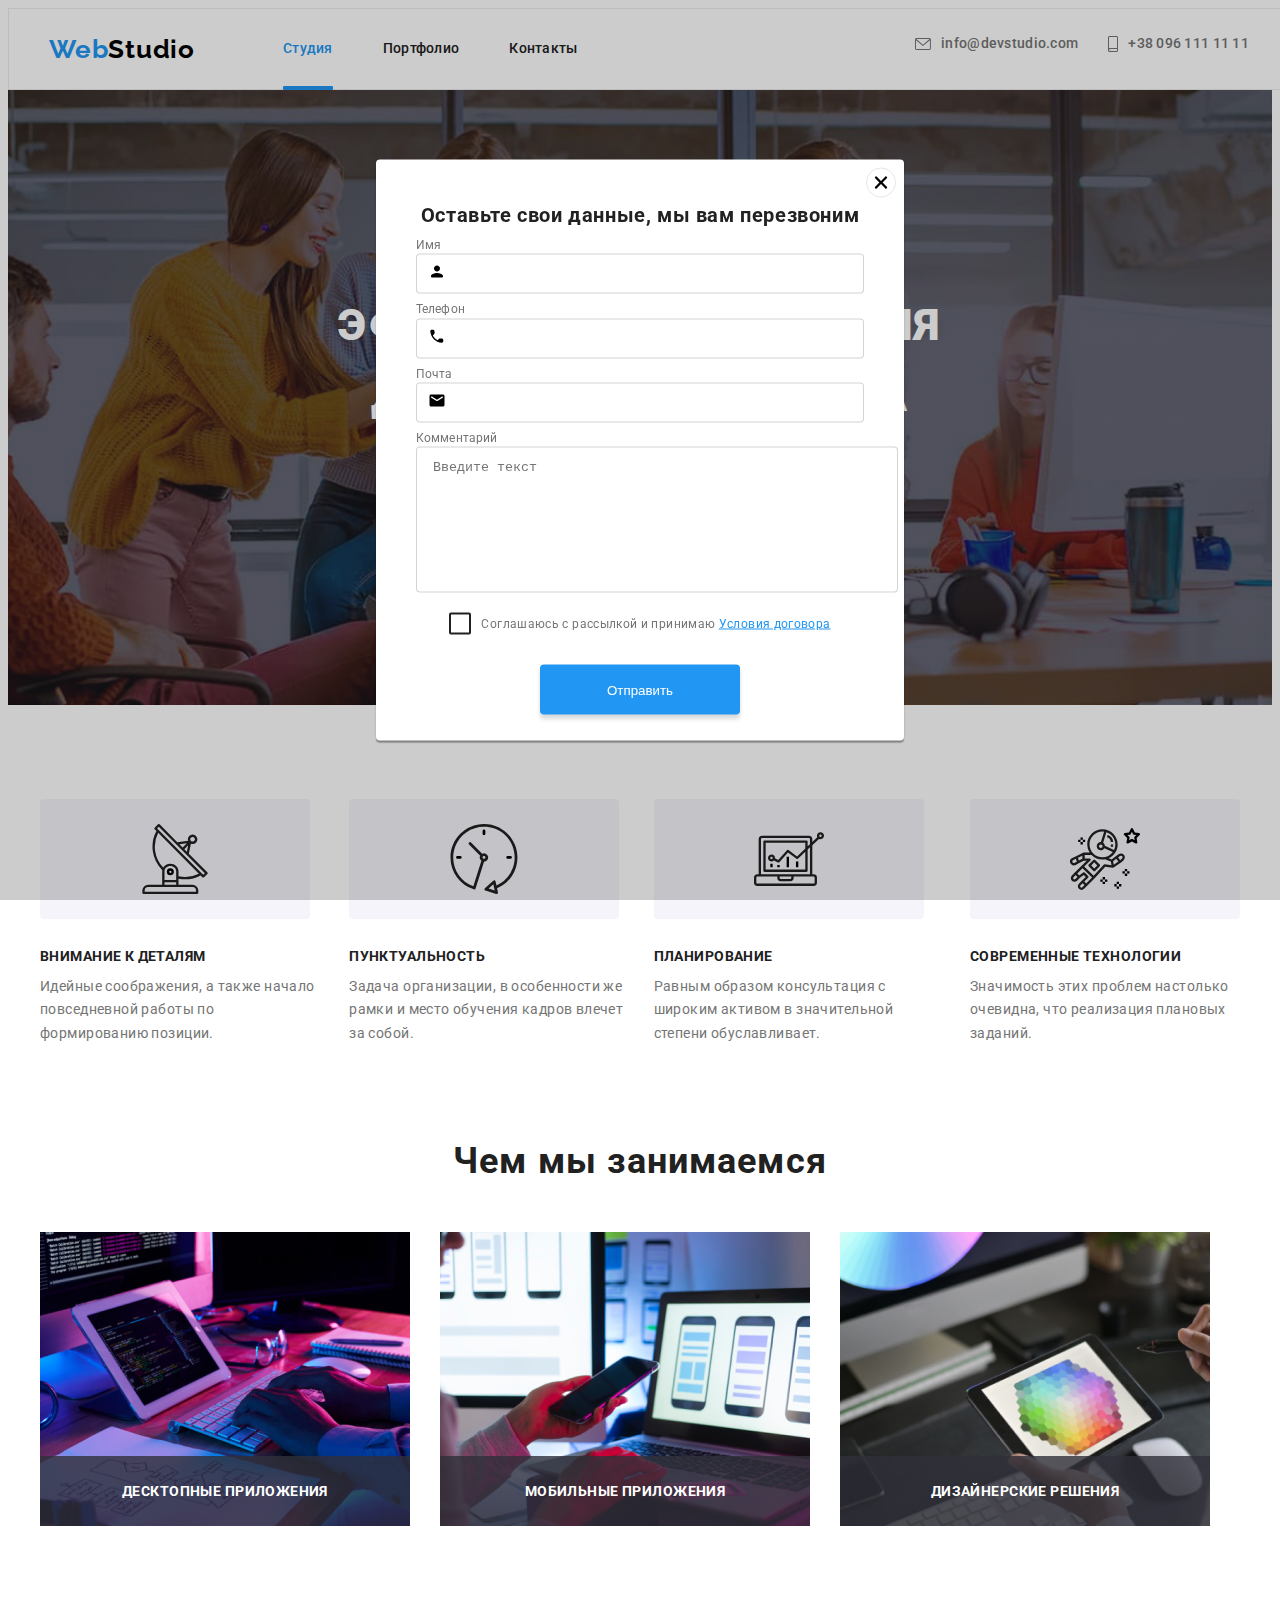
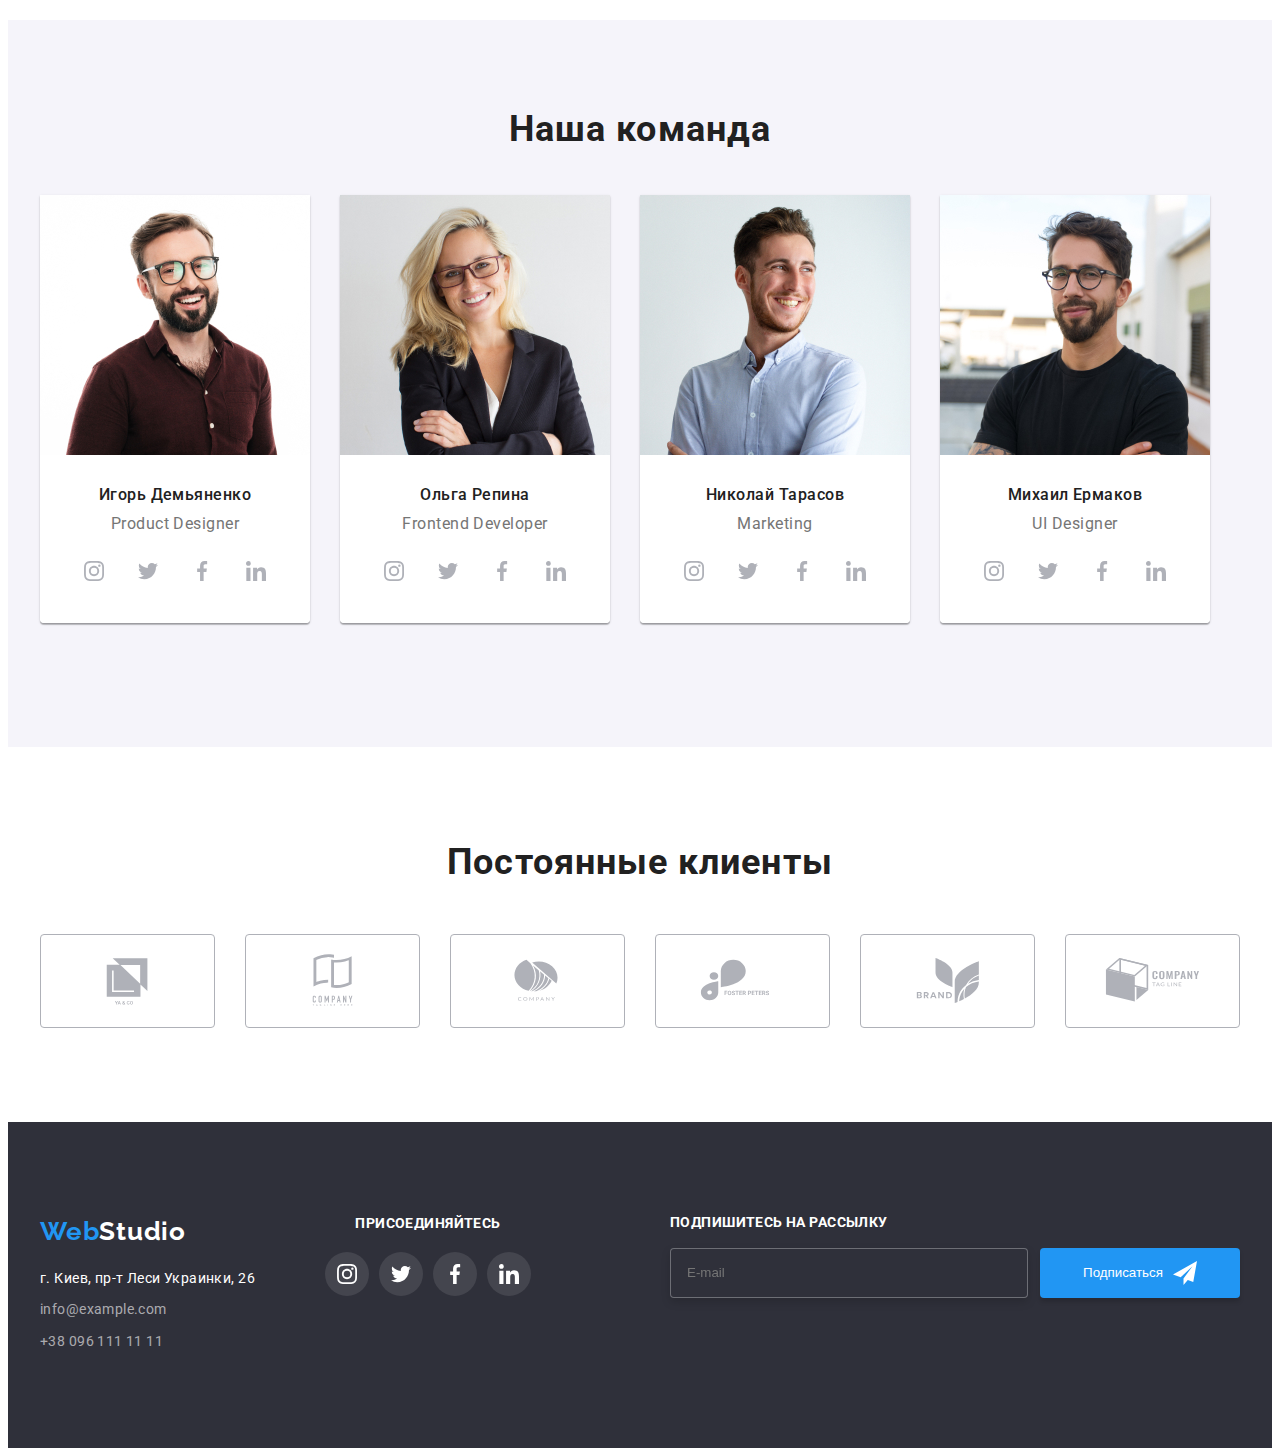
==== commit cbbeaf0e: "+" ====
--- a/index.html
+++ b/index.html
@@ -117,7 +117,7 @@
                 <h1 class="hero-container__title">Эффективные решения <br>для вашего бизнеса</h1>
                 <button class="hero-container__btn" type="button" data-modal-open>Заказать услугу</button>
             </div>
-            <div class="backdrop is-hidden" data-modal>
+            <div class="backdrop " data-modal>
                 <div class="modal">
                     <svg class="close" width="30" height="30" data-modal-close>
                         <use href="./icons/sprite.svg#close"></use>
@@ -175,7 +175,7 @@
                             
                         
                             <input class="form-box__input visually-hidden" name="accept-policy" type="checkbox" id="check" required>
-                        <label for="check" class="form-box__label" >Соглашаюсь с рассылкой и принимаю&nbsp;<a href="" class="form-box__link">Условия договора</a></label>
+                        <label class="form-box__label" >Соглашаюсь с рассылкой и принимаю&nbsp; <a href="" class="form-box__link">Условия договора</a></label>
                     
                     </div>
                         
--- a/css/main.min.css
+++ b/css/main.min.css
@@ -1,2 +1,2 @@
-:root{--primary-font-family: "Roboto", sans-serif;--secondary-font-family: "Raleway", sans-serif;--primary-text-color-dark: #212121;--primary-text-color-light: #757575;--secondary-text-color-light: #ffffff;--third-text-color-light: #f5f4fa;--accent-color: #2196f3}body{font-family:"Roboto", sans-serif}h1,h2,h3,h4,h5,h6,p{margin-top:0;margin-bottom:0}ul,ol{padding-left:0;margin-top:0;margin-bottom:0}img{display:block;max-width:100%;height:auto}ul{list-style:none}a{text-decoration:none}.section{padding-top:60px;padding-bottom:60px}.container{padding-left:15px;padding-right:15px}@media screen and (min-width: 480px){.container{width:478px;margin-left:auto;margin-right:auto}}@media screen and (min-width: 768px){.container{width:767px}}@media screen and (min-width: 1200px){.container{width:1200px}.section{padding-top:94px;padding-bottom:94px}}.visually-hidden{position:absolute;width:1px;height:1px;margin:-1px;border:0;padding:0;white-space:nowrap;clip-path:inset(100%);clip:rect(0 0 0 0);overflow:hidden}.navigation{display:none}.header-container__list{display:none}.header{position:relative;width:100vw;padding-top:16px;padding-bottom:16px;border:1px solid #ECECEC}@media screen and (min-width: 768px){.header{padding-bottom:0;padding-top:0}}.logo{font-family:var(--secondary-font-family);font-weight:700;font-size:26px;line-height:1.19;letter-spacing:0.03em;color:#000000}.logo-site{font-family:var(--secondary-font-family);font-weight:700;font-size:26px;line-height:1.19;letter-spacing:0.03em;color:var(--accent-color)}@media screen and (min-width: 1200px){.header{padding:0}.header__container{display:flex;align-items:center;padding-left:15px;padding-right:15px;margin-left:auto;margin-right:auto}}.header__container{display:flex;align-items:center;padding-left:15px;padding-right:15px;margin-left:auto;margin-right:auto}.mobile-menu__close-btn{position:fixed;background-color:transparent;border:none;top:15px;right:15px;padding:0;line-height:0;transition:fill 250ms cubic-bezier(0.4, 0, 0.2, 1)}.mobile-menu-btn{position:relative;background-color:transparent;border:none;padding:0;margin-left:auto;line-height:0;transition:fill 250ms cubic-bezier(0.4, 0, 0.2, 1)}.mobile-menu-btn:hover .mobile-menu-btn__icon{fill:#2196F3}.mobile-menu__close-btn:hover .mobile-menu__close-icon{fill:#2196F3}.mobile-menu{position:fixed;display:flex;top:0;width:100vw;height:100vh;background-color:#fff}.mobile-menu.is-open{opacity:1;visibility:visible;pointer-events:auto;z-index:1000;transition:opacity 250ms cubic-bezier(0.4, 0, 0.2, 1)}.mobile-menu{opacity:0;visibility:hidden;pointer-events:none}.mobile-menu__item-link{font-weight:500;font-size:40px;line-height:0.85;letter-spacing:0.02em;color:#212121}.mobile-menu__item-link:hover{color:#2196F3}.mobile-menu__item:not(:last-child){margin-bottom:32px}.mobile-menu__list{margin-top:48px}.contact-menu__link{font-weight:500;font-size:24px;line-height:0.86;letter-spacing:0.02em;color:#757575}.contact-menu__link:hover{font-size:34px;color:#2196F3}.contact-menu__item:not(:last-child){margin-bottom:32px}.socials-list{display:flex;align-items:center;flex-wrap:wrap;margin-bottom:48px;margin-top:64px}.socials-list__link{font-weight:500;font-size:18px;line-height:0.81;letter-spacing:0.02em;color:#2196F3}.socials-list__item:not(:last-child):after{content:"";display:inline;border-right:1px solid rgba(33,33,33,0.2);margin-left:10px;margin-right:10px;background-color:rgba(33,33,33,0.2)}@media screen and (min-width: 768px){.mobile-menu-btn{display:none}.navigation{display:block}.header-container__list{display:block}.navigation{display:flex;flex-direction:row;margin-left:88px}.nav-list{display:flex;flex-direction:row}.header-container__icon{margin-right:10px}.nav-list__item{position:relative}.nav-list__item:not(:last-child){margin-right:50px}.nav-list__link{display:block;padding:32px 0}.nav-list__link{font-weight:500;font-size:14px;line-height:1.14;letter-spacing:0.02em;color:#212121;transition:color 250ms cubic-bezier(0.4, 0, 0.2, 1)}.nav-list__link:hover,.nav-list__link:focus{color:var(--accent-color)}.nav-list__link_current{color:var(--accent-color);position:relative}.nav-list__link_current::after{content:"";display:block;position:absolute;bottom:-1px;width:100%;height:4px;background:#2196f3;border-radius:1px}.header-container__list{display:flex;flex-direction:column;margin-left:auto}.header-container__link{display:flex;align-items:center;font-weight:500;font-size:14px;line-height:1.14;letter-spacing:0.02em;color:var(--primary-text-color-light);fill:#757575;transition:color 250ms cubic-bezier(0.4, 0, 0.2, 1),fill 250ms cubic-bezier(0.4, 0, 0.2, 1)}.header-container__link:hover,.header-container__link:focus{color:var(--accent-color);fill:var(--accent-color)}.header-container__item:not(:last-child){margin-bottom:10px}}@media screen and (min-width: 1200px){.header-container__list{flex-direction:row}.header-container__item:not(:last-child){margin-right:30px}}.flex-wrapper{position:absolute;bottom:0}.hero{background-color:#2f303a;padding-top:118px;padding-bottom:118px}.hero-container__title{font-weight:900;font-size:26px;line-height:1.62;text-align:center;letter-spacing:0.06em;text-transform:uppercase;color:#FFFFFF;margin-bottom:30px}.hero-container{display:flex;flex-direction:column;justify-content:center;align-items:center;margin-left:auto;margin-right:auto}.hero-container__btn{min-height:40px;padding:6px 18px;font-family:inherit;font-weight:700;font-size:16px;line-height:1.88;letter-spacing:0.06em;background-color:var(--accent-color);box-shadow:0px 4px 4px rgba(0,0,0,0.15);border:none;border-radius:4px;cursor:pointer;color:var(--secondary-text-color-light);transition:background-color 250ms cubic-bezier(0.4, 0, 0.2, 1)}.hero-container__btn:hover,.hero-container__btn:focus{background-color:#188ce8;color:var(--secondary-text-color-light)}.hero-bg{margin-right:auto;margin-left:auto;background-repeat:no-repeat;background-size:cover;max-width:100%;height:auto;background-image:linear-gradient(rgba(47,48,58,0.4), rgba(47,48,58,0.4)),url(../img/mobile/Mobile-hero.jpg)}@media screen and (min-width: 768px){.hero-bg{background-image:linear-gradient(rgba(47,48,58,0.4), rgba(47,48,58,0.4)),url(../img/Laptop/Laptop-hero.jpg)}}@media screen and (min-width: 1200px){.hero{background-color:#2f303a;padding-top:200px;padding-bottom:200px}.hero-bg{background-position:center;max-width:1600px;background-image:linear-gradient(rgba(47,48,58,0.4), rgba(47,48,58,0.4)),url(../img/team.jpg)}.hero-container__title{font-size:44px}}.close{position:absolute;right:8px;top:8px;padding:6px;border:1px solid rgba(0,0,0,0.1);box-sizing:border-box;border-radius:50%;cursor:pointer;transition:fill 250ms cubic-bezier(0.4, 0, 0.2, 1)}.close:hover,.close:focus{fill:var(--accent-color)}.modal{position:absolute;top:50%;left:50%;transform:translate(-50%, -50%);width:528px;height:581px;background-color:var(--secondary-text-color-light);box-shadow:0px 1px 3px rgba(0,0,0,0.12),0px 1px 1px rgba(0,0,0,0.14),0px 2px 1px rgba(0,0,0,0.2);border-radius:4px}.main-list{display:flex;flex-wrap:wrap}.overtitle{background:#ffffff;border:1px solid #eeeeee;box-sizing:border-box;padding:20px 24px}.form-section{padding:40px}.form-section__label{display:block;margin-top:10px;font-weight:400;font-size:12px;line-height:0.86;letter-spacing:0.01em;color:var(--primary-text-color-light)}.form-section__title{display:flex;justify-content:center;align-items:center;font-weight:700;font-size:20px;line-height:0.87;letter-spacing:0.03em;color:var(--primary-text-color-dark)}.form-section-input{width:100%;height:40px;margin-top:4px;outline:none;border:1px solid rgba(33,33,33,0.2);box-sizing:border-box;border-radius:4px;padding-left:42px;transition:border 250ms cubic-bezier(0.4, 0, 0.2, 1);cursor:pointer}.form-section-input:focus{border:1px solid var(--accent-color)}.form-section-input:focus+.form-section__icon{fill:var(--accent-color);cursor:text}.form-section__icon{transition:fill 250ms cubic-bezier(0.4, 0, 0.2, 1)}.form-section__wrapper{display:block;position:relative;cursor:pointer}.form-section__icon{position:absolute;left:12px;top:50%;transform:translateY(-50%)}.form-section__btn{display:flex;justify-content:center;align-items:center;margin-right:auto;margin-left:auto;margin-top:30px;cursor:pointer;width:200px;height:50px;left:700px;top:712px;color:var(--secondary-text-color-light);background-color:var(--accent-color);box-shadow:0px 4px 4px rgba(0,0,0,0.15);border-radius:4px;border:none;transition:background-color 250ms cubic-bezier(0.4, 0, 0.2, 1)}.form-section__btn:hover,.form-section__btn:focus{background-color:#188CE8}.form-section__massage{display:block;width:100%;margin-top:4px;padding:12px 16px;height:120px;resize:none;outline:none;cursor:pointer;border:1px solid rgba(33,33,33,0.2);border-radius:4px;transition:border 250ms cubic-bezier(0.4, 0, 0.2, 1)}.form-section__massage:focus{border:1px solid var(--accent-color)}.form-box__label{display:flex;justify-content:center;align-items:center;font-weight:400;font-size:14px;line-height:1.71;letter-spacing:0.03em;color:var(--primary-text-color-light)}.form-box__label::before{content:'';display:inline-block;width:18px;height:18px;border:2px solid var(--primary-text-color-dark);margin-right:10px;border-radius:2px}.form-box__input:checked+.policy-label::before{background-color:var(--accent-color);background-image:url(../icons/icon-check.svg);border:none;background-size:contain;background-repeat:no-repeat;background-origin:border-box;width:18px;height:18px;transition:background-image 250ms cubic-bezier(0.4, 0, 0.2, 1)}.form-box{margin-top:20px}.btn-section{display:flex}.form-box__link{font-weight:400;font-size:14px;line-height:1.71;letter-spacing:0.03em;text-decoration-line:underline;color:var(--accent-color)}.backdrop{position:fixed;top:0;left:0;width:100%;height:100%;z-index:2;background-color:rgba(0,0,0,0.2)}.backdrop.is-hidden{pointer-events:none;opacity:0;transition:opacity 250ms cubic-bezier(0.4, 0, 0.2, 1)}.backdrop{opacity:1;transition:opacity 250ms cubic-bezier(0.4, 0, 0.2, 1)}.icon-section{display:flex;justify-content:center;align-items:center;height:120px;background-color:#f5f4fa;border-radius:4px;margin-bottom:30px}.caption-subtitle{display:flex;justify-content:center;margin-bottom:10px;font-weight:700;font-size:14px;line-height:1.14;letter-spacing:0.03em;text-transform:uppercase;color:var(--primary-text-color-dark)}.caption-text{font-weight:400;font-size:14px;line-height:1.71;letter-spacing:0.03em;color:var(--primary-text-color-light)}.caption-list-item:not(:last-child){margin-bottom:30px}@media screen and (min-width: 768px){.caption{display:flex;justify-content:center}.caption-list{display:grid;grid-template-columns:1fr 2fr;grid-column-gap:30px;grid-row-gap:30px}.caption-subtitle{display:flex;justify-content:start}.icon-section{width:354px}}@media screen and (min-width: 1200px){.icon-section{width:270px;height:120px}.caption-list{display:flex;flex-direction:row}}.obligation-section{display:none}@media screen and (min-width: 1200px){.obligation-section{display:block}.obligation{margin-bottom:50px;font-weight:700;font-size:36px;line-height:1.17;text-align:center;letter-spacing:0.03em;color:var(--primary-text-color-dark)}.obligation-section{padding-top:0}.obligation-list{display:flex}.obligation-list-item{position:relative}.obligation-list-item:not(:first-child){margin-left:30px}.overlay-bg{position:absolute;bottom:0;width:100%;height:70px;background-color:rgba(47,48,58,0.8)}.main-overlay-text{display:flex;justify-content:center;align-items:center;font-weight:700;font-size:14px;line-height:0.88;letter-spacing:0.03em;text-transform:uppercase;color:var(--secondary-text-color-light)}}.team-section{background-color:#f5f4fa}.subtitle{margin-bottom:50px;font-weight:700;font-size:24px;line-height:0.85;text-align:center;letter-spacing:0.03em;color:var(--primary-text-color-dark)}.subtitle-list-item{box-shadow:0px 1px 3px rgba(0,0,0,0.12),0px 1px 1px rgba(0,0,0,0.14),0px 2px 1px rgba(0,0,0,0.2);border-radius:0px 0px 4px 4px}.subtitle-list-item{margin-bottom:30px}.container-title{padding:30px 0;background-color:#fff;border-radius:0px 0px 4px 4px}.subtitle-text{margin-bottom:10px;font-weight:500;font-size:16px;line-height:1.19;text-align:center;letter-spacing:0.03em;color:var(--primary-text-color-dark)}.subtitle-test-desk{margin-bottom:16px;font-weight:400;font-size:16px;line-height:1.19;text-align:center;letter-spacing:0.03em;color:var(--primary-text-color-light)}.team-list{display:flex;justify-content:center}.team-list-item:not(:last-child){margin-right:10px}.icon-link{display:flex;justify-content:center;align-items:center;width:44px;height:44px;border-radius:50%;transition:background-color 250ms cubic-bezier(0.4, 0, 0.2, 1)}.icon-link:hover,.icon-link:focus{background-color:#188ce8}.social-icon{fill:#afb1b8;transition:fill 250ms cubic-bezier(0.4, 0, 0.2, 1)}.icon-link:hover .social-icon,.icon-link:focus .social-icon{fill:var(--secondary-text-color-light)}@media screen and (min-width: 768px){.subtitle-list{display:grid;grid-template-columns:1fr 1fr;grid-column-gap:30px;grid-row-gap:30px}.subtitle{font-size:28px}}@media screen and (min-width: 1200px){.subtitle-list{display:flex;flex-direction:row}.subtitle{font-size:36px;line-height:0.86}}.list-clients{display:flex;justify-content:center;flex-wrap:wrap;display:grid;grid-template-columns:1fr 1fr;grid-column-gap:30px;grid-row-gap:30px}.clients-title{font-weight:700;font-size:28px;line-height:0.85;margin-bottom:30px;text-align:center;letter-spacing:0.03em;color:#212121}@media screen and (min-width: 768px){.list-clients{display:grid;grid-template-columns:1fr 1fr 1fr}}@media screen and (min-width: 1200px){.list-clients{display:grid;grid-template-columns:1fr 1fr 1fr 1fr 1fr 1fr}.clients-title{margin-bottom:50px;font-size:36px;line-height:1.17}}.clients-link{display:flex;justify-content:center;align-items:center;height:92px;border:1px solid #afb1b8;border-radius:4px;transition:border 250ms cubic-bezier(0.4, 0, 0.2, 1),fill 250ms cubic-bezier(0.4, 0, 0.2, 1)}.clients-link:hover,.clients-link:focus{border:1px solid #2196f3;box-sizing:border-box;border-radius:4px}.clients-link:hover .clients-logo,.clients-link:focus .clients-logo{fill:#2196f3}.clients-logo{fill:#afb1b8;transition:fill 250ms cubic-bezier(0.4, 0, 0.2, 1)}.footer{background-color:#2f303a}.footer-logo{margin-bottom:20px;font-family:var(--secondary-font-family);font-weight:700;font-size:24px;line-height:0.86;letter-spacing:0.03em;color:var(--secondary-text-color-light)}.logo-site-footer{display:inline-block;font-family:var(--secondary-font-family);font-weight:700;font-size:24px;line-height:0.86;letter-spacing:0.03em;color:var(--accent-color)}.footer-list-item:not(:last-child){margin-bottom:8px}.footer-list-address{font-style:normal;font-weight:400;font-size:14px;line-height:1.71;letter-spacing:0.03em;color:var(--secondary-text-color-light);transition:color 250ms cubic-bezier(0.4, 0, 0.2, 1)}.footer-list-address:hover,.footer-list-address:focus{color:var(--accent-color)}.footer-list-link{font-style:normal;font-weight:400;font-size:14px;line-height:1.71;letter-spacing:0.03em;color:rgba(255,255,255,0.6);transition:color 250ms cubic-bezier(0.4, 0, 0.2, 1)}.footer-list-link:hover,.footer-list-link:focus{color:var(--accent-color)}.second-container{display:flex;flex-direction:column;text-align:center;align-items:center;margin-top:60px}.second-title{font-weight:700;font-size:14px;line-height:1.14;letter-spacing:0.03em;text-transform:uppercase;color:#ffffff}.second-list{display:flex;margin-top:20px}.second-list-item:not(:first-child){margin-left:10px}.list-item-link{fill:var(--secondary-text-color-light);display:flex;justify-content:center;align-items:center;width:44px;height:44px;border-radius:50%;background:rgba(255,255,255,0.1);transition:background-color 250ms cubic-bezier(0.4, 0, 0.2, 1)}.list-item-link:hover,.list-item-link:focus{background:var(--accent-color)}.footer-form-text{text-align:center;margin-top:20px;font-weight:700;font-size:14px;line-height:0.88;letter-spacing:0.03em;text-transform:uppercase;cursor:default;color:var(--secondary-text-color-light)}.footer-input{display:block;padding:15px 16px;height:50px;cursor:pointer;outline:none;background-color:#2f303A;border:1px solid rgba(255,255,255,0.3);box-sizing:border-box;filter:drop-shadow(0px 4px 4px rgba(0,0,0,0.15));border-radius:4px;color:var(--secondary-text-color-light)}.check-link{font-weight:400;font-size:14px;line-height:1.71;letter-spacing:0.03em;text-decoration-line:underline;color:var(--accent-color)}.footer-form-text{font-weight:700;font-size:14px;line-height:0.88;letter-spacing:0.03em;text-transform:uppercase;cursor:default;color:var(--secondary-text-color-light)}.footer-input{padding:15px 16px;margin-top:20px;width:90vw;cursor:pointer;outline:none;background-color:#2f303A;border:1px solid rgba(255,255,255,0.3);box-sizing:border-box;filter:drop-shadow(0px 4px 4px rgba(0,0,0,0.15));border-radius:4px;color:var(--secondary-text-color-light)}.footer-btn{display:flex;justify-content:center;align-items:center;margin-right:auto;margin-left:auto;margin-top:20px;width:200px;height:50px;cursor:pointer;color:var(--secondary-text-color-light);background:var(--accent-color);border:none;box-shadow:0px 4px 4px rgba(0,0,0,0.15);border-radius:4px}.footer-btn::after{content:'';display:block;margin-left:10px;width:24px;height:24px;background-image:url(../icons/icon-send.svg);background-repeat:no-repeat;background-size:contain}@media screen and (min-width: 768px){.footer-input{margin-left:auto;margin-right:auto;width:450px}.footer-section{display:inline-flex;flex-direction:column;justify-content:center;text-align:center;margin-left:76px}.second-container{display:inline-flex;margin-left:165px;margin-top:0}}@media screen and (max-width: 768px){.footer-section{display:flex;flex-direction:column;justify-content:center;text-align:center}}@media screen and (min-width: 1200px){.footer-container{display:flex;flex-direction:row}.footer-wrapper{display:inline-flex;flex-direction:row}.btn-section{display:inline-flex}.footer-section{display:inline-flex;justify-content:start;text-align:left;margin-left:0}.footer-input{width:358px}.footer-btn{margin-left:12px}.footer-form-text{display:flex;margin-top:0}.footer-form-container{display:inline-flex;margin-left:auto}.footer-wrapper{display:flex-box;flex-direction:row}.second-container{margin-left:70px}.footer-logo{font-size:26px;line-height:1.19}.logo-site-footer{font-size:26px;line-height:1.19}.footer-form{margin-left:93px}}.main-section{background-color:var(--secondary-text-color-light)}.portfolio-list{display:flex;flex-wrap:wrap;margin-right:-8px;margin-bottom:-12px;margin-bottom:40px}.portfolio-list__item{margin-right:8px;margin-bottom:12px}.portfolio-list__btn{min-height:40px;padding:6px 22px;border:0;border-radius:4px;font-family:inherit;font-weight:500;font-size:16px;line-height:1.63;text-align:center;letter-spacing:0.03em;color:var(--primary-text-color-dark);background-color:var(--third-text-color-light);cursor:pointer;transition:background-color 250ms cubic-bezier(0.4, 0, 0.2, 1),color 250ms cubic-bezier(0.4, 0, 0.2, 1),box-shadow 200ms cubic-bezier(0.4, 0, 0.2, 1)}.portfolio-list__btn:hover,.portfolio-list__btn:focus{color:var(--secondary-text-color-light);background-color:var(--accent-color);box-shadow:0px 3px 1px rgba(0,0,0,0.1),0px 1px 2px rgba(0,0,0,0.08),0px 2px 2px rgba(0,0,0,0.12)}.main-list__title{font-weight:700;font-size:18px;line-height:2;letter-spacing:0.06em;color:var(--primary-text-color-dark)}.main-list__subtitle{font-weight:400;font-size:16px;line-height:1.87;letter-spacing:0.03em;color:var(--primary-text-color-light)}.list-photo{size:cover}.main-list__link{margin-left:auto;margin-right:auto;margin-bottom:30px;transition:box-shadow 200ms cubic-bezier(0.4, 0, 0.2, 1)}.main-list__link:nth-child(3n){margin-right:0}.main-list__link:nth-last-child(-n+3){margin-bottom:0}.main-list__link:hover,.main-list__link:focus{box-shadow:0px 1px 1px rgba(0,0,0,0.12),0px 4px 4px rgba(0,0,0,0.06),1px 4px 6px rgba(0,0,0,0.16)}.main-list__link,.main-list__link .portfolio-wrapper__bg{transition:transform 250ms cubic-bezier(0.4, 0, 0.2, 1)}.main-list__link:hover .portfolio-wrapper__bg,.main-list__link:focus .portfolio-wrapper__bg{transform:translateY(0)}.portfolio-wrapper{position:relative;overflow:hidden}.portfolio-wrapper__bg{position:absolute;top:0;width:100%;height:100%;overflow:hidden;transform:translateY(110%);background-color:rgba(33,150,243,0.9)}.portfolio-wrapper__text{display:block;position:absolute;font-weight:400;font-size:18px;line-height:1.56;padding:63px 24px;letter-spacing:0.03em;color:var(--secondary-text-color-light)}.work{padding-top:60px}@media screen and (min-width: 768px){.portfolio-list{display:flex;justify-content:center;margin-left:auto;margin-right:auto;margin-bottom:40px}.portfolio-list__item{margin-right:8px;margin-bottom:0}}@media screen and (min-width: 1200px){.work{padding-top:94px}}
+:root{--primary-font-family: "Roboto", sans-serif;--secondary-font-family: "Raleway", sans-serif;--primary-text-color-dark: #212121;--primary-text-color-light: #757575;--secondary-text-color-light: #ffffff;--third-text-color-light: #f5f4fa;--accent-color: #2196f3}body{font-family:"Roboto", sans-serif}h1,h2,h3,h4,h5,h6,p{margin-top:0;margin-bottom:0}ul,ol{padding-left:0;margin-top:0;margin-bottom:0}img{display:block;max-width:100%;height:auto}ul{list-style:none}a{text-decoration:none}.section{padding-top:60px;padding-bottom:60px}.container{padding-left:15px;padding-right:15px}@media screen and (min-width: 480px){.container{width:478px;margin-left:auto;margin-right:auto}}@media screen and (min-width: 768px){.container{width:767px}}@media screen and (min-width: 1200px){.container{width:1200px}.section{padding-top:94px;padding-bottom:94px}}.visually-hidden{position:absolute;width:1px;height:1px;margin:-1px;border:0;padding:0;white-space:nowrap;clip-path:inset(100%);clip:rect(0 0 0 0);overflow:hidden}.navigation{display:none}.header-container__list{display:none}.header{position:relative;width:100vw;padding-top:16px;padding-bottom:16px;border:1px solid #ECECEC}@media screen and (min-width: 768px){.header{padding-bottom:0;padding-top:0}}.logo{font-family:var(--secondary-font-family);font-weight:700;font-size:26px;line-height:1.19;letter-spacing:0.03em;color:#000000}.logo-site{font-family:var(--secondary-font-family);font-weight:700;font-size:26px;line-height:1.19;letter-spacing:0.03em;color:var(--accent-color)}@media screen and (min-width: 1200px){.header{padding:0}.header__container{display:flex;align-items:center;padding-left:15px;padding-right:15px;margin-left:auto;margin-right:auto}}.header__container{display:flex;align-items:center;padding-left:15px;padding-right:15px;margin-left:auto;margin-right:auto}.mobile-menu__close-btn{position:fixed;background-color:transparent;border:none;top:15px;right:15px;padding:0;line-height:0;transition:fill 250ms cubic-bezier(0.4, 0, 0.2, 1)}.mobile-menu-btn{position:relative;background-color:transparent;border:none;padding:0;margin-left:auto;line-height:0;transition:fill 250ms cubic-bezier(0.4, 0, 0.2, 1)}.mobile-menu-btn:hover .mobile-menu-btn__icon{fill:#2196F3}.mobile-menu__close-btn:hover .mobile-menu__close-icon{fill:#2196F3}.mobile-menu{position:fixed;display:flex;top:0;left:0;width:100vw;height:100vh;background-color:#fff}.mobile-menu.is-open{opacity:1;visibility:visible;pointer-events:auto;z-index:1000;transition:opacity 250ms cubic-bezier(0.4, 0, 0.2, 1)}.mobile-menu{opacity:0;visibility:hidden;pointer-events:none}.mobile-menu__item-link{font-weight:500;font-size:40px;line-height:0.85;letter-spacing:0.02em;color:#212121}.mobile-menu__item-link:hover{color:#2196F3}.mobile-menu__item:not(:last-child){margin-bottom:32px}.mobile-menu__list{margin-top:48px}.contact-menu__link{font-weight:500;font-size:24px;line-height:0.86;letter-spacing:0.02em;color:#757575}.contact-menu__link:hover{font-size:34px;color:#2196F3}.contact-menu__item:not(:last-child){margin-bottom:32px}.socials-list{display:flex;align-items:center;flex-wrap:wrap;margin-bottom:48px;margin-top:64px}.socials-list__link{font-weight:500;font-size:18px;line-height:0.81;letter-spacing:0.02em;color:#2196F3}.socials-list__item:not(:last-child):after{content:"";display:inline;border-right:1px solid rgba(33,33,33,0.2);margin-left:10px;margin-right:10px;background-color:rgba(33,33,33,0.2)}@media screen and (min-width: 768px){.mobile-menu-btn{display:none}.navigation{display:block}.header-container__list{display:block}.navigation{display:flex;flex-direction:row;margin-left:88px}.nav-list{display:flex;flex-direction:row}.header-container__icon{margin-right:10px}.nav-list__item{position:relative}.nav-list__item:not(:last-child){margin-right:50px}.nav-list__link{display:block;padding:32px 0}.nav-list__link{font-weight:500;font-size:14px;line-height:1.14;letter-spacing:0.02em;color:#212121;transition:color 250ms cubic-bezier(0.4, 0, 0.2, 1)}.nav-list__link:hover,.nav-list__link:focus{color:var(--accent-color)}.nav-list__link_current{color:var(--accent-color);position:relative}.nav-list__link_current::after{content:"";display:block;position:absolute;bottom:-1px;width:100%;height:4px;background:#2196f3;border-radius:1px}.header-container__list{display:flex;flex-direction:column;margin-left:auto}.header-container__link{display:flex;align-items:center;font-weight:500;font-size:14px;line-height:1.14;letter-spacing:0.02em;color:var(--primary-text-color-light);fill:#757575;transition:color 250ms cubic-bezier(0.4, 0, 0.2, 1),fill 250ms cubic-bezier(0.4, 0, 0.2, 1)}.header-container__link:hover,.header-container__link:focus{color:var(--accent-color);fill:var(--accent-color)}.header-container__item:not(:last-child){margin-bottom:10px}}@media screen and (min-width: 1200px){.header-container__list{flex-direction:row}.header-container__item:not(:last-child){margin-right:30px}}.flex-wrapper{position:absolute;bottom:0}.hero{background-color:#2f303a;padding-top:118px;padding-bottom:118px}.hero-container__title{font-weight:900;font-size:26px;line-height:1.62;text-align:center;letter-spacing:0.06em;text-transform:uppercase;color:#FFFFFF;margin-bottom:30px}.hero-container{display:flex;flex-direction:column;justify-content:center;align-items:center;margin-left:auto;margin-right:auto}.hero-container__btn{min-height:40px;padding:6px 18px;font-family:inherit;font-weight:700;font-size:16px;line-height:1.88;letter-spacing:0.06em;background-color:var(--accent-color);box-shadow:0px 4px 4px rgba(0,0,0,0.15);border:none;border-radius:4px;cursor:pointer;color:var(--secondary-text-color-light);transition:background-color 250ms cubic-bezier(0.4, 0, 0.2, 1)}.hero-container__btn:hover,.hero-container__btn:focus{background-color:#188ce8;color:var(--secondary-text-color-light)}.hero-bg{margin-right:auto;margin-left:auto;background-repeat:no-repeat;background-size:cover;max-width:100%;height:auto;background-image:linear-gradient(rgba(47,48,58,0.4), rgba(47,48,58,0.4)),url(../img/mobile/Mobile-hero.jpg)}@media screen and (min-width: 768px){.hero-bg{background-image:linear-gradient(rgba(47,48,58,0.4), rgba(47,48,58,0.4)),url(../img/Laptop/Laptop-hero.jpg)}}@media screen and (min-width: 1200px){.hero{background-color:#2f303a;padding-top:200px;padding-bottom:200px}.hero-bg{background-position:center;max-width:1600px;background-image:linear-gradient(rgba(47,48,58,0.4), rgba(47,48,58,0.4)),url(../img/team.jpg)}.hero-container__title{font-size:44px}}.close{position:absolute;right:8px;top:8px;padding:6px;border:1px solid rgba(0,0,0,0.1);box-sizing:border-box;border-radius:50%;cursor:pointer;transition:fill 250ms cubic-bezier(0.4, 0, 0.2, 1)}.close:hover,.close:focus{fill:var(--accent-color)}.modal{position:absolute;top:50%;left:50%;transform:translate(-50%, -50%);width:451px;height:609px;background-color:var(--secondary-text-color-light);box-shadow:0px 1px 3px rgba(0,0,0,0.12),0px 1px 1px rgba(0,0,0,0.14),0px 2px 1px rgba(0,0,0,0.2);border-radius:4px}.overtitle{background:#ffffff;border:1px solid #eeeeee;box-sizing:border-box;padding:20px 24px}.form-section{padding:40px}.form-section__label{display:block;margin-top:10px;font-weight:400;font-size:12px;line-height:0.86;letter-spacing:0.01em;color:var(--primary-text-color-light)}.form-section__title{display:flex;justify-content:center;align-items:center;text-align:center;font-weight:700;font-size:20px;line-height:1.50;letter-spacing:0.03em;color:var(--primary-text-color-dark)}.form-section-input{width:100%;height:40px;margin-top:4px;outline:none;border:1px solid rgba(33,33,33,0.2);box-sizing:border-box;border-radius:4px;padding-left:42px;transition:border 250ms cubic-bezier(0.4, 0, 0.2, 1);cursor:pointer}.form-section-input:focus{border:1px solid var(--accent-color)}.form-section-input:focus+.form-section__icon{fill:var(--accent-color);cursor:text}.form-section__icon{transition:fill 250ms cubic-bezier(0.4, 0, 0.2, 1)}.form-section__wrapper{display:block;position:relative;cursor:pointer}.form-section__icon{position:absolute;left:12px;top:50%;transform:translateY(-50%)}.form-section__btn{display:flex;justify-content:center;align-items:center;margin-right:auto;margin-left:auto;margin-top:30px;cursor:pointer;width:200px;height:50px;left:700px;top:712px;color:var(--secondary-text-color-light);background-color:var(--accent-color);box-shadow:0px 4px 4px rgba(0,0,0,0.15);border-radius:4px;border:none;transition:background-color 250ms cubic-bezier(0.4, 0, 0.2, 1)}.form-section__btn:hover,.form-section__btn:focus{background-color:#188CE8}.form-section__massage{display:block;width:100%;margin-top:4px;padding:12px 16px;height:120px;resize:none;outline:none;cursor:pointer;border:1px solid rgba(33,33,33,0.2);border-radius:4px;transition:border 250ms cubic-bezier(0.4, 0, 0.2, 1)}.form-section__massage:focus{border:1px solid var(--accent-color)}.form-box__label{display:flex;justify-content:center;align-items:center;font-weight:400;font-size:12px;line-height:0.86;letter-spacing:0.03em;color:var(--primary-text-color-light)}.form-box__label::before{content:'';display:inline-block;width:18px;height:18px;border:2px solid var(--primary-text-color-dark);margin-right:10px;border-radius:2px}.form-box__input:checked+.policy-label::before{background-color:var(--accent-color);background-image:url(../icons/icon-check.svg);border:none;background-size:contain;background-repeat:no-repeat;background-origin:border-box;width:18px;height:18px;transition:background-image 250ms cubic-bezier(0.4, 0, 0.2, 1)}.form-box{margin-top:20px}.btn-section{display:flex}.form-box__link{font-weight:400;font-size:12px;line-height:0.86;letter-spacing:0.03em;text-decoration-line:underline;color:var(--accent-color)}.backdrop{position:fixed;top:0;left:0;width:100%;height:100%;z-index:2;background-color:rgba(0,0,0,0.2)}.backdrop.is-hidden{pointer-events:none;opacity:0;transition:opacity 250ms cubic-bezier(0.4, 0, 0.2, 1)}.backdrop{opacity:1;transition:opacity 250ms cubic-bezier(0.4, 0, 0.2, 1)}@media screen and (min-width: 1200px){.modal{width:528px;height:581px}}@media screen and (max-width: 479px){.modal{max-width:100%}.close{top:25px}}.icon-section{display:flex;justify-content:center;align-items:center;height:120px;background-color:#f5f4fa;border-radius:4px;margin-bottom:30px}.caption-subtitle{display:flex;justify-content:center;margin-bottom:10px;font-weight:700;font-size:14px;line-height:1.14;letter-spacing:0.03em;text-transform:uppercase;color:var(--primary-text-color-dark)}.caption-text{font-weight:400;font-size:14px;line-height:1.71;letter-spacing:0.03em;color:var(--primary-text-color-light)}.caption-list-item:not(:last-child){margin-bottom:30px}@media screen and (min-width: 768px){.caption{display:flex;justify-content:center}.caption-list{display:grid;grid-template-columns:1fr 2fr;grid-column-gap:30px;grid-row-gap:30px}.caption-subtitle{display:flex;justify-content:start}.icon-section{width:354px}}@media screen and (min-width: 1200px){.icon-section{width:270px;height:120px}.caption-list{display:flex;flex-direction:row}}.obligation-section{display:none}@media screen and (min-width: 1200px){.obligation-section{display:block}.obligation{margin-bottom:50px;font-weight:700;font-size:36px;line-height:1.17;text-align:center;letter-spacing:0.03em;color:var(--primary-text-color-dark)}.obligation-section{padding-top:0}.obligation-list{display:flex}.obligation-list-item{position:relative}.obligation-list-item:not(:first-child){margin-left:30px}.overlay-bg{position:absolute;bottom:0;width:100%;height:70px;background-color:rgba(47,48,58,0.8)}.main-overlay-text{display:flex;justify-content:center;align-items:center;font-weight:700;font-size:14px;line-height:0.88;letter-spacing:0.03em;text-transform:uppercase;color:var(--secondary-text-color-light)}}.team-section{background-color:#f5f4fa}.subtitle{margin-bottom:50px;font-weight:700;font-size:24px;line-height:0.85;text-align:center;letter-spacing:0.03em;color:var(--primary-text-color-dark)}.subtitle-list-item{box-shadow:0px 1px 3px rgba(0,0,0,0.12),0px 1px 1px rgba(0,0,0,0.14),0px 2px 1px rgba(0,0,0,0.2);border-radius:0px 0px 4px 4px}.subtitle-list-item{margin-bottom:30px}.container-title{padding:30px 0;background-color:#fff;border-radius:0px 0px 4px 4px}.subtitle-text{margin-bottom:10px;font-weight:500;font-size:16px;line-height:1.19;text-align:center;letter-spacing:0.03em;color:var(--primary-text-color-dark)}.subtitle-test-desk{margin-bottom:16px;font-weight:400;font-size:16px;line-height:1.19;text-align:center;letter-spacing:0.03em;color:var(--primary-text-color-light)}.team-list{display:flex;justify-content:center}.team-list-item:not(:last-child){margin-right:10px}.icon-link{display:flex;justify-content:center;align-items:center;width:44px;height:44px;border-radius:50%;transition:background-color 250ms cubic-bezier(0.4, 0, 0.2, 1)}.icon-link:hover,.icon-link:focus{background-color:#188ce8}.social-icon{fill:#afb1b8;transition:fill 250ms cubic-bezier(0.4, 0, 0.2, 1)}.icon-link:hover .social-icon,.icon-link:focus .social-icon{fill:var(--secondary-text-color-light)}@media screen and (min-width: 768px){.subtitle-list{display:grid;grid-template-columns:1fr 1fr;grid-column-gap:30px;grid-row-gap:30px}.subtitle{font-size:28px}}@media screen and (min-width: 1200px){.subtitle-list{display:flex;flex-direction:row}.subtitle{font-size:36px;line-height:0.86}}.list-clients{display:flex;justify-content:center;flex-wrap:wrap;display:grid;grid-template-columns:1fr 1fr;grid-column-gap:30px;grid-row-gap:30px}.clients-title{font-weight:700;font-size:28px;line-height:0.85;margin-bottom:30px;text-align:center;letter-spacing:0.03em;color:#212121}@media screen and (min-width: 768px){.list-clients{display:grid;grid-template-columns:1fr 1fr 1fr}}@media screen and (min-width: 1200px){.list-clients{display:grid;grid-template-columns:1fr 1fr 1fr 1fr 1fr 1fr}.clients-title{margin-bottom:50px;font-size:36px;line-height:1.17}}.clients-link{display:flex;justify-content:center;align-items:center;height:92px;border:1px solid #afb1b8;border-radius:4px;transition:border 250ms cubic-bezier(0.4, 0, 0.2, 1),fill 250ms cubic-bezier(0.4, 0, 0.2, 1)}.clients-link:hover,.clients-link:focus{border:1px solid #2196f3;box-sizing:border-box;border-radius:4px}.clients-link:hover .clients-logo,.clients-link:focus .clients-logo{fill:#2196f3}.clients-logo{fill:#afb1b8;transition:fill 250ms cubic-bezier(0.4, 0, 0.2, 1)}.footer{background-color:#2f303a}.footer-logo{margin-bottom:20px;font-family:var(--secondary-font-family);font-weight:700;font-size:24px;line-height:0.86;letter-spacing:0.03em;color:var(--secondary-text-color-light)}.logo-site-footer{display:inline-block;font-family:var(--secondary-font-family);font-weight:700;font-size:24px;line-height:0.86;letter-spacing:0.03em;color:var(--accent-color)}.footer-list-item:not(:last-child){margin-bottom:8px}.footer-list-address{font-style:normal;font-weight:400;font-size:14px;line-height:1.71;letter-spacing:0.03em;color:var(--secondary-text-color-light);transition:color 250ms cubic-bezier(0.4, 0, 0.2, 1)}.footer-list-address:hover,.footer-list-address:focus{color:var(--accent-color)}.footer-list-link{font-style:normal;font-weight:400;font-size:14px;line-height:1.71;letter-spacing:0.03em;color:rgba(255,255,255,0.6);transition:color 250ms cubic-bezier(0.4, 0, 0.2, 1)}.footer-list-link:hover,.footer-list-link:focus{color:var(--accent-color)}.second-container{display:flex;flex-direction:column;text-align:center;align-items:center;margin-top:60px}.second-title{font-weight:700;font-size:14px;line-height:1.14;letter-spacing:0.03em;text-transform:uppercase;color:#ffffff}.second-list{display:flex;margin-top:20px}.second-list-item:not(:first-child){margin-left:10px}.list-item-link{fill:var(--secondary-text-color-light);display:flex;justify-content:center;align-items:center;width:44px;height:44px;border-radius:50%;background:rgba(255,255,255,0.1);transition:background-color 250ms cubic-bezier(0.4, 0, 0.2, 1)}.list-item-link:hover,.list-item-link:focus{background:var(--accent-color)}.footer-form-text{text-align:center;margin-top:20px;font-weight:700;font-size:14px;line-height:0.88;letter-spacing:0.03em;text-transform:uppercase;cursor:default;color:var(--secondary-text-color-light)}.footer-input{display:block;padding:15px 16px;height:50px;cursor:pointer;outline:none;background-color:#2f303A;border:1px solid rgba(255,255,255,0.3);box-sizing:border-box;filter:drop-shadow(0px 4px 4px rgba(0,0,0,0.15));border-radius:4px;color:var(--secondary-text-color-light)}.check-link{font-weight:400;font-size:14px;line-height:1.71;letter-spacing:0.03em;text-decoration-line:underline;color:var(--accent-color)}.footer-form-text{font-weight:700;font-size:14px;line-height:0.88;letter-spacing:0.03em;text-transform:uppercase;cursor:default;color:var(--secondary-text-color-light)}.footer-input{padding:15px 16px;margin-top:20px;width:90vw;cursor:pointer;outline:none;background-color:#2f303A;border:1px solid rgba(255,255,255,0.3);box-sizing:border-box;filter:drop-shadow(0px 4px 4px rgba(0,0,0,0.15));border-radius:4px;color:var(--secondary-text-color-light)}.footer-btn{display:flex;justify-content:center;align-items:center;margin-right:auto;margin-left:auto;margin-top:20px;width:200px;height:50px;cursor:pointer;color:var(--secondary-text-color-light);background:var(--accent-color);border:none;box-shadow:0px 4px 4px rgba(0,0,0,0.15);border-radius:4px}.footer-btn::after{content:'';display:block;margin-left:10px;width:24px;height:24px;background-image:url(../icons/icon-send.svg);background-repeat:no-repeat;background-size:contain}@media screen and (min-width: 768px){.footer-input{margin-left:auto;margin-right:auto;width:450px}.footer-section{display:inline-flex;flex-direction:column;justify-content:center;text-align:center;margin-left:76px}.second-container{display:inline-flex;margin-left:165px;margin-top:0}}@media screen and (max-width: 768px){.footer-section{display:flex;flex-direction:column;justify-content:center;text-align:center}}@media screen and (min-width: 1200px){.footer-container{display:flex;flex-direction:row}.footer-wrapper{display:inline-flex;flex-direction:row}.btn-section{display:inline-flex}.footer-section{display:inline-flex;justify-content:start;text-align:left;margin-left:0}.footer-input{width:358px}.footer-btn{margin-left:12px}.footer-form-text{display:flex;margin-top:0}.footer-form-container{display:inline-flex;margin-left:auto}.footer-wrapper{display:flex-box;flex-direction:row}.second-container{margin-left:70px}.footer-logo{font-size:26px;line-height:1.19}.logo-site-footer{font-size:26px;line-height:1.19}.footer-form{margin-left:93px}}.main-section{background-color:var(--secondary-text-color-light)}.portfolio-list{display:flex;flex-wrap:wrap;margin-right:-8px;margin-bottom:-12px;margin-bottom:40px}.portfolio-list__item{margin-right:8px;margin-bottom:12px}.portfolio-list__btn{min-height:40px;padding:6px 22px;border:0;border-radius:4px;font-family:inherit;font-weight:500;font-size:16px;line-height:1.63;text-align:center;letter-spacing:0.03em;color:var(--primary-text-color-dark);background-color:var(--third-text-color-light);cursor:pointer;transition:background-color 250ms cubic-bezier(0.4, 0, 0.2, 1),color 250ms cubic-bezier(0.4, 0, 0.2, 1),box-shadow 200ms cubic-bezier(0.4, 0, 0.2, 1)}.portfolio-list__btn:hover,.portfolio-list__btn:focus{color:var(--secondary-text-color-light);background-color:var(--accent-color);box-shadow:0px 3px 1px rgba(0,0,0,0.1),0px 1px 2px rgba(0,0,0,0.08),0px 2px 2px rgba(0,0,0,0.12)}.main-list__title{font-weight:700;font-size:18px;line-height:2;letter-spacing:0.06em;color:var(--primary-text-color-dark)}.main-list__subtitle{font-weight:400;font-size:16px;line-height:1.87;letter-spacing:0.03em;color:var(--primary-text-color-light)}.list-photo{size:cover}.main-list{display:flex;flex-wrap:wrap}.main-list__link{margin-right:auto;margin-bottom:30px;transition:box-shadow 200ms cubic-bezier(0.4, 0, 0.2, 1)}.main-list__link,.main-list__link .portfolio-wrapper__bg{transition:transform 250ms cubic-bezier(0.4, 0, 0.2, 1)}.main-list__link:hover .portfolio-wrapper__bg,.main-list__link:focus .portfolio-wrapper__bg{transform:translateY(0)}.portfolio-wrapper{position:relative;overflow:hidden}.portfolio-wrapper__bg{position:absolute;top:0;width:100%;height:100%;overflow:hidden;transform:translateY(110%);background-color:rgba(33,150,243,0.9)}.portfolio-wrapper__text{display:block;position:absolute;font-weight:400;font-size:18px;line-height:1.56;padding:63px 24px;letter-spacing:0.03em;color:var(--secondary-text-color-light)}.work{padding-top:60px}@media screen and (max-width: 370px){.portfolio-wrapper__text{font-weight:400;font-size:16px;line-height:1.30;padding:30px 20px}}@media screen and (min-width: 768px){.portfolio-list{display:flex;justify-content:center;margin-left:auto;margin-right:auto;margin-bottom:40px}.portfolio-list__item{margin-right:8px;margin-bottom:0}}@media screen and (min-width: 1200px){.work{padding-top:94px}}
 /*# sourceMappingURL=main.min.css.map */